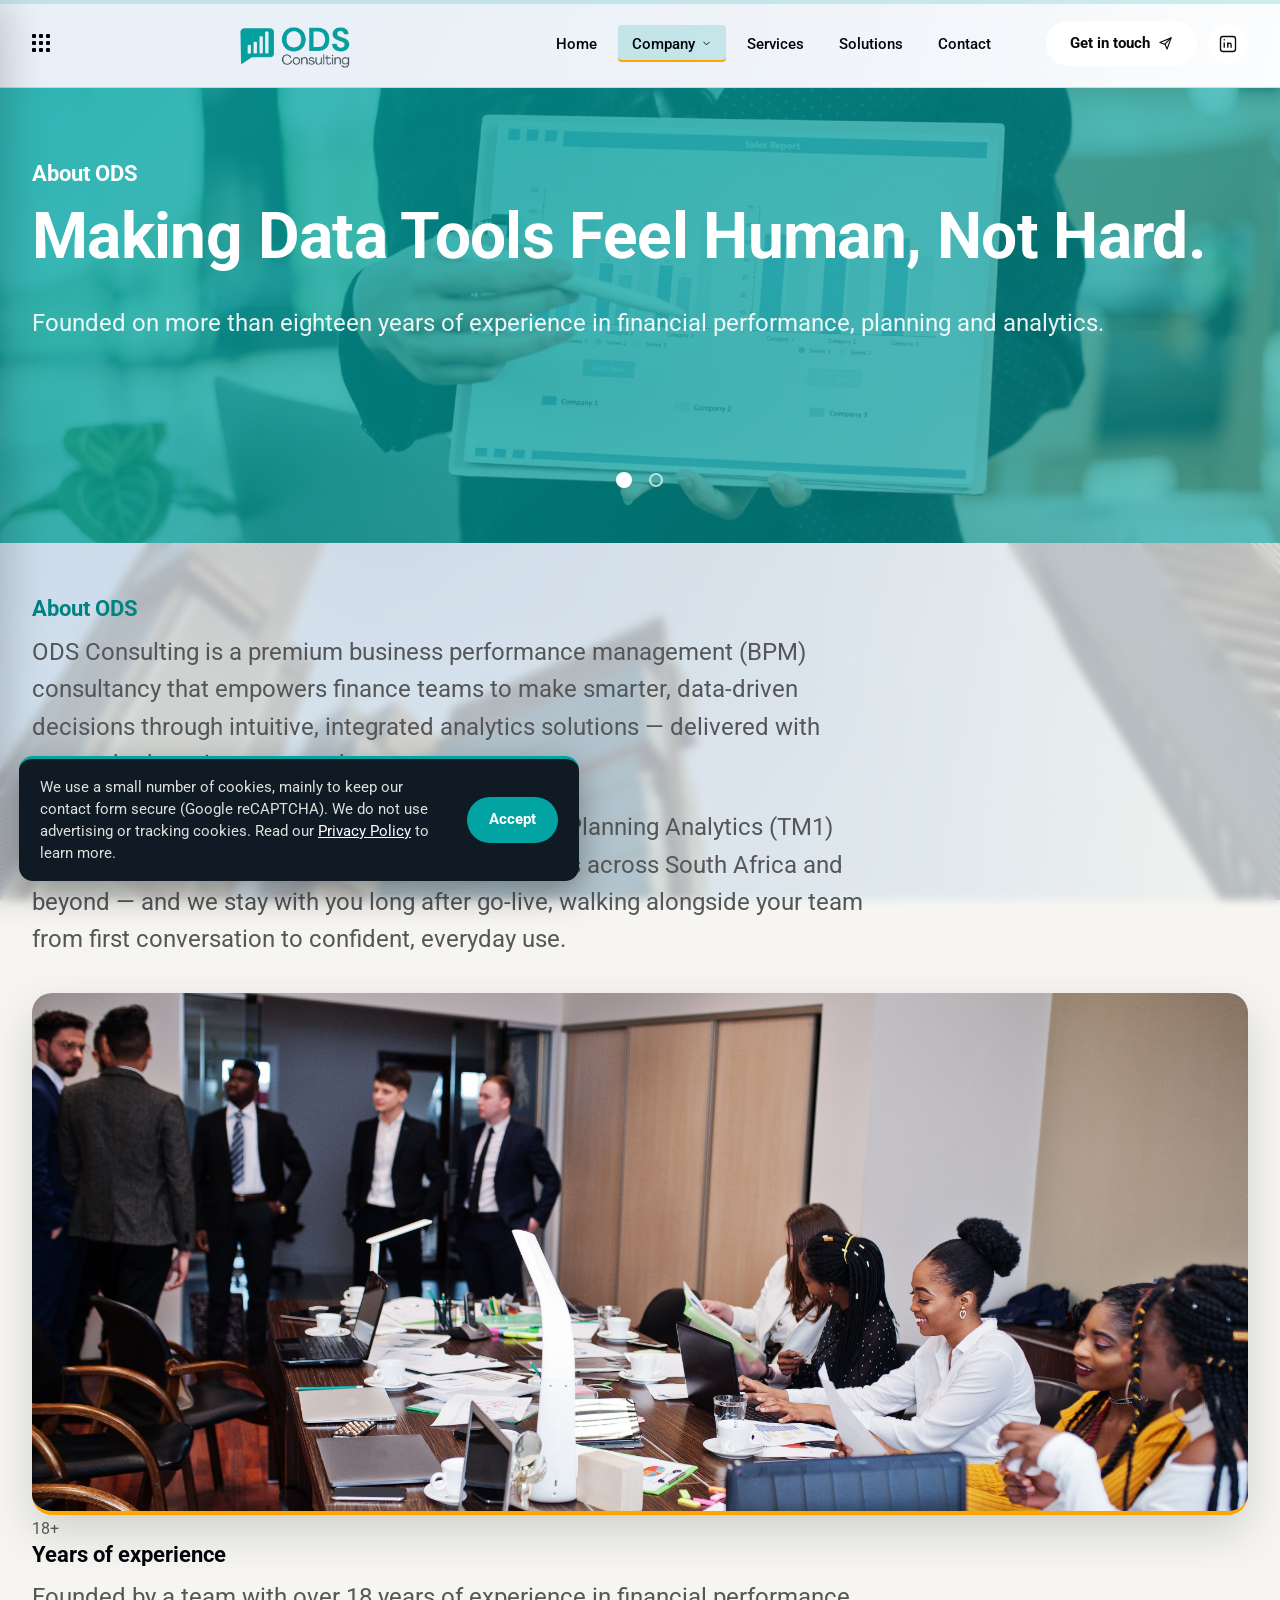
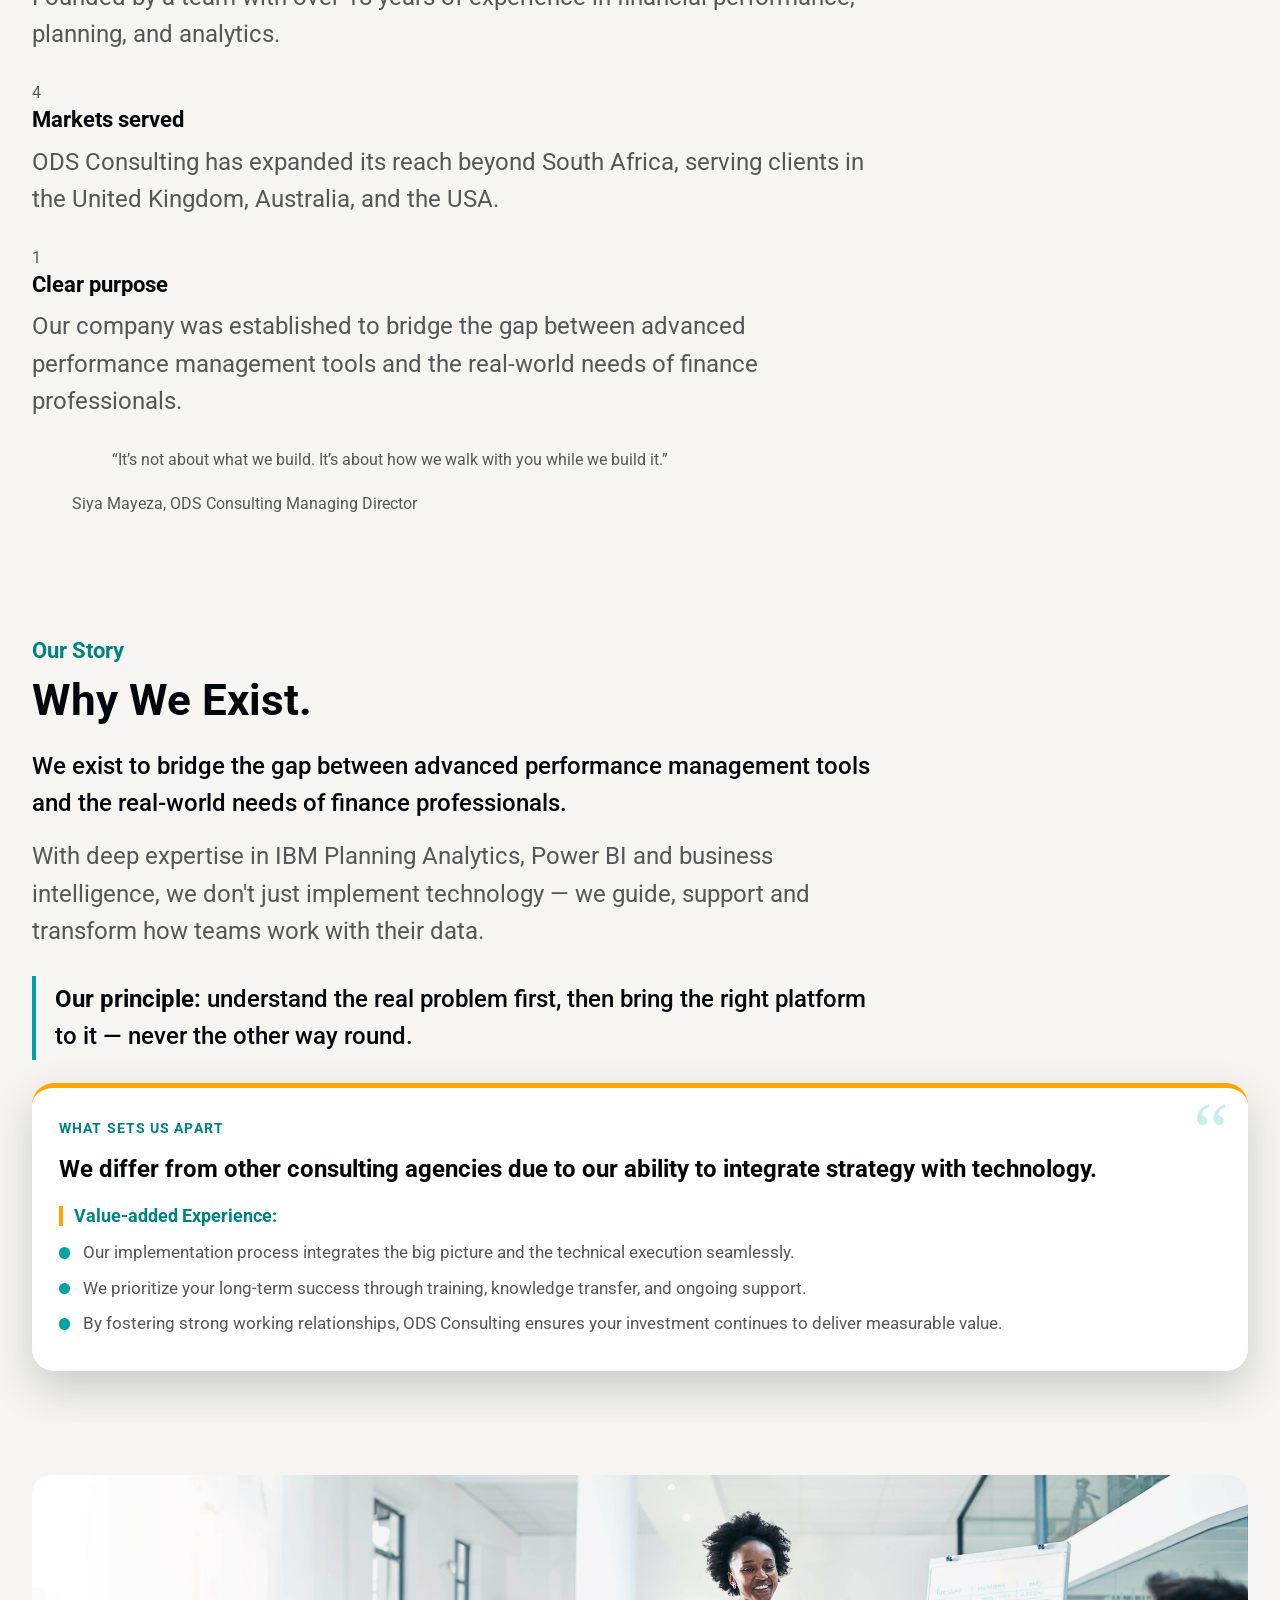
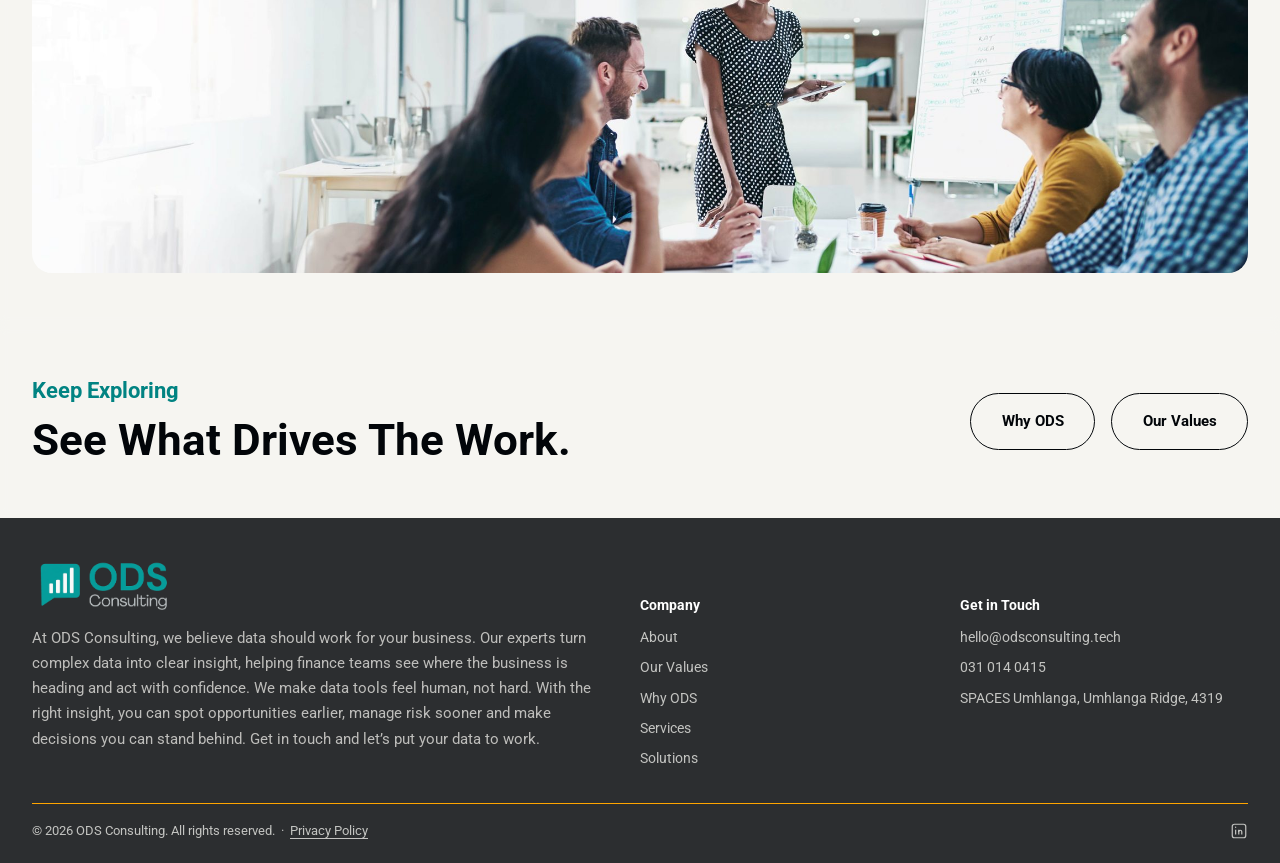
==== about.html @ 3f86541c "Update about.html" ====
<!DOCTYPE html>
<html lang="en">
<head>
<meta charset="UTF-8">
<meta name="viewport" content="width=device-width, initial-scale=1.0">
<title>About | ODS Consulting</title>
<meta name="description" content="ODS Consulting was founded to bridge advanced performance management tools and the real-world needs of finance professionals.">
<link rel="stylesheet" href="styles.css">
<script>
  // Runs immediately, before the page paints. Tells apart a real
  // browser refresh (F5 / reload button) from simply clicking a
  // link to a different page, using the Navigation Timing API:
  // - First page load this session, or a genuine reload -> splash plays.
  // - Clicking through to another page after that -> splash is skipped,
  //   so browsing the site doesn't replay it on every single click.
  try {
    var navEntries = performance.getEntriesByType('navigation');
    var navType = (navEntries && navEntries.length) ? navEntries[0].type : 'navigate';
    var alreadyVisited = sessionStorage.getItem('odsSplashShown');
    if (alreadyVisited && navType !== 'reload') {
      document.documentElement.classList.add('skip-splash');
    }
    sessionStorage.setItem('odsSplashShown', '1');
  } catch (e) {}
</script>
</head>
<body class="big-text">
<!-- =======================  SPLASH SCREEN  =======================
     Shown once per browser session (see script.js, "SPLASH SCREEN").
     White/paper background, the ODS icon, and an animated loading
     bar that fills over ~1.6s before the whole thing fades out -
     the full experience is under 3 seconds. -->
<div class="splash-screen" id="splashScreen">
  <img src="Assets/icon-mark.png" alt="ODS Consulting" class="splash-icon">
  <div class="splash-bar"><div class="splash-bar-fill" id="splashBarFill"></div></div>
</div>


<!-- Thin bar fixed to the very top of the viewport. Its width is set by
     JavaScript to match how far down the page you've scrolled, and the
     teal dashes inside it continuously slide for a bit of motion. -->
<div class="scroll-progress" aria-hidden="true">
  <div class="scroll-progress-bar" id="scrollProgressBar"></div>
</div>

<!-- =======================  TOP NAVIGATION BAR  =======================
     Sits at the very top of every page. Contains: the left-side "Menu"
     burger button, the ODS logo, the horizontal link list (with the
     "Company" dropdown), and the teal "Get in touch" button. -->
<nav class="nav">
  <div class="nav-inner">
    <div class="nav-left">
      <div class="menu-left">
        <button class="menu-btn" id="menuBtn" aria-haspopup="true" aria-expanded="false" aria-controls="menuPanel">
          <span class="waffle" aria-hidden="true"><span></span><span></span><span></span><span></span><span></span><span></span><span></span><span></span><span></span></span>
        </button>
      </div>
    </div>
    <a href="index.html" class="logo logo-center"><img src="Assets/logo-whitebg-nav.png" alt="ODS Consulting" class="logo-img"></a>
    <ul class="nav-links">
      <li><a href="index.html">Home</a></li>
      <li class="nav-dropdown">
        <button class="nav-dropdown-trigger active" aria-haspopup="true" aria-expanded="false">Company <svg class="chevron" viewBox="0 0 24 24" width="11" height="11" fill="none" stroke="currentColor" stroke-width="2" stroke-linecap="round" stroke-linejoin="round"><polyline points="6 9 12 15 18 9"/></svg></button>
        <ul class="nav-dropdown-menu">
                    <li><a href="about.html" class="active">About</a></li>
                    <li><a href="our-values.html">Our Values</a></li>
                    <li><a href="why-ods.html">Why ODS</a></li>
        </ul>
      </li>
      <li><a href="services.html">Services</a></li>
      <li><a href="solutions.html">Solutions</a></li>
      <!-- Knowledge Hub hidden until articles are ready: <li><a href="knowledge-hub.html">Knowledge Hub</a></li> -->
      <li><a href="contact.html">Contact</a></li>
    </ul>
    <a href="contact.html" class="nav-cta">Get in touch <svg viewBox="0 0 24 24" width="15" height="15" fill="none" stroke="currentColor" stroke-width="1.8" stroke-linecap="round" stroke-linejoin="round"><line x1="21" y1="3" x2="10.5" y2="13.5"/><path d="M21 3 14.5 21l-3-7.5L3 10.5z"/></svg></a>
    <a href="#" class="nav-social" aria-label="LinkedIn" title="LinkedIn"><svg viewBox="0 0 24 24" width="20" height="20" fill="none" stroke="currentColor" stroke-width="1.6"><rect x="3" y="3" width="18" height="18" rx="3"/><circle cx="7.5" cy="7" r="0.9" fill="currentColor" stroke="none"/><line x1="7.5" y1="10.2" x2="7.5" y2="16.5"/><line x1="11.7" y1="10.2" x2="11.7" y2="16.5"/><path d="M11.7 13a2 2 0 0 1 4 0v3.5"/></svg></a>
  </div>
</nav>

<!-- ===================  LEFT-SIDE SLIDE-IN MENU  ===================
     A second, independent way to navigate (opened by the "Menu" burger
     button above). This is now the ONLY navigation menu shown on phones
     - the old right-side mobile dropdown has been switched off in the
     CSS so the two don't compete with each other. -->
<div class="menu-overlay" id="menuOverlay"></div>
<div class="menu-panel" id="menuPanel">
  <div class="menu-panel-head"> <a href="index.html" class="logo"><img src="Assets/icon-mark.png" alt="ODS Consulting" class="logo-img"></a>
    <button class="menu-close" id="menuClose" aria-label="Close menu">&times;</button>
  </div>
  <nav class="menu-links">
    <ul>
      <li><a href="index.html">Home</a></li>
            <li><a href="about.html" class="active">About</a></li>
            <li><a href="our-values.html">Our Values</a></li>
            <li><a href="why-ods.html">Why ODS</a></li>
            <li><a href="services.html">Services</a></li>
            <li><a href="solutions.html">Solutions</a></li>
            <!-- Knowledge Hub hidden until articles are ready: <li><a href="knowledge-hub.html">Knowledge Hub</a></li> -->
            <li><a href="contact.html">Contact</a></li>
    </ul>
  </nav>
  <div class="menu-panel-footer">
    <div class="menu-contact">
      <a href="mailto:hello@odsconsulting.tech">hello@odsconsulting.tech</a><br>
      <a href="tel:0310140415">031 014 0415</a>
    </div>
    <div class="menu-social">
      <a href="#" aria-label="Instagram" title="Instagram"><svg viewBox="0 0 24 24" fill="none" stroke="currentColor" stroke-width="1.6"><rect x="3" y="3" width="18" height="18" rx="5"/><circle cx="12" cy="12" r="4"/><circle cx="17.2" cy="6.8" r="0.6" fill="currentColor" stroke="none"/></svg></a>
            <a href="#" aria-label="LinkedIn" title="LinkedIn"><svg viewBox="0 0 24 24" fill="none" stroke="currentColor" stroke-width="1.6"><rect x="3" y="3" width="18" height="18" rx="3"/><circle cx="7.5" cy="7" r="0.9" fill="currentColor" stroke="none"/><line x1="7.5" y1="10.2" x2="7.5" y2="16.5"/><line x1="11.7" y1="10.2" x2="11.7" y2="16.5"/><path d="M11.7 13a2 2 0 0 1 4 0v3.5"/></svg></a>
            <a href="#" aria-label="Facebook" title="Facebook"><svg viewBox="0 0 24 24" fill="none" stroke="currentColor" stroke-width="1.6"><circle cx="12" cy="12" r="9"/><path d="M13.6 21v-6.8h2.1l.3-2.5h-2.4V9.9c0-.7.2-1.2 1.2-1.2h1.3V6.4c-.2 0-1-.1-1.9-.1-1.9 0-3.2 1.2-3.2 3.3v1.9H8.8v2.5h2.2V21"/></svg></a>
    </div>
  </div>
</div>
<!-- =============  PAGE HEADER (2-SLIDE MINI CAROUSEL)  =============
     Rotates between two short messages every 5.5 seconds, with the
     dashed dot indicators. Handled generically by script.js under
     "INNER-PAGE HEADER MINI-SLIDESHOWS" - works for any page that
     has the "mini-slider" class, no per-page JS needed. -->
<header class="page-header section-dark mini-slider">
  <div class="ambient-lines ambient-chart" aria-hidden="true">
    <svg viewBox="0 0 1200 400" preserveAspectRatio="none">
      <polyline class="amb-line" points="0,320 150,260 300,300 450,180 600,220 750,120 900,160 1050,60 1200,100" fill="none"/>
      <polyline points="0,320 150,260 300,300 450,180 600,220 750,120 900,160 1050,60 1200,100" fill="none" stroke="rgba(255,255,255,0.08)" stroke-width="46"/>
    </svg>
  </div>
  <div class="slide-visual" aria-hidden="true">
    <img src="Assets/Graphs.jpg" alt="" class="slide-photo">
    <div class="slide-photo-overlay"></div>
  </div>
  <div class="mini-slide-wrap">
    <div class="mini-slide active" data-index="0">
      <div class="container">
        <span class="eyebrow">About ODS</span>
        <h1>Making data tools feel human, not hard.</h1>
        <p>Founded on more than eighteen years of experience in financial performance, planning and analytics.</p>
      </div>
    </div>
    <div class="mini-slide" data-index="1">
      <div class="container">
        <span class="eyebrow">Our Story</span>
        <h1>Sixteen-plus years in financial performance.</h1>
        <p>From South Africa to the United Kingdom, Australia and the USA.</p>
      </div>
    </div>
  </div>
  <div class="container">
    <div class="mini-dots" role="tablist" aria-label="Header highlights">
      <button class="dot active" data-index="0" aria-label="Show highlight 1"></button>
      <button class="dot" data-index="1" aria-label="Show highlight 2"></button>
    </div>
  </div>
</header>

<section class="section-light who-section">
  <div class="container">
    <span class="eyebrow">About ODS</span>
    <div class="who-top">
      <div class="who-text">
        <p class="who-lead">ODS Consulting is a premium business performance management (BPM) consultancy that empowers finance teams to make smarter, data-driven decisions through intuitive, integrated analytics solutions &mdash; delivered with unmatched service, care, and expert support.</p>
        <p class="who-follow">From our base in Umhlanga Ridge, we deliver IBM Planning Analytics (TM1) and Microsoft Power BI solutions for finance teams across South Africa and beyond &mdash; and we stay with you long after go-live, walking alongside your team from first conversation to confident, everyday use.</p>
      </div>
      <div class="intro-photo who-photo">
        <img src="Assets/TeamPhoto.jpg" alt="The ODS Consulting team">
      </div>
    </div>
    <div class="who-cards">
      <div class="who-card">
        <span class="who-num">18+</span>
        <h3>Years of experience</h3>
        <p class="who-p">Founded by a team with over 18 years of experience in financial performance, planning, and analytics.</p>
      </div>
      <div class="who-card">
        <span class="who-num">4</span>
        <h3>Markets served</h3>
        <p class="who-p">ODS Consulting has expanded its reach beyond South Africa, serving clients in the United Kingdom, Australia, and the USA.</p>
      </div>
      <div class="who-card">
        <span class="who-num">1</span>
        <h3>Clear purpose</h3>
        <p class="who-p">Our company was established to bridge the gap between advanced performance management tools and the real-world needs of finance professionals.</p>
      </div>
    </div>
    <figure class="who-quote">
      <blockquote>&ldquo;It&rsquo;s not about what we build. It&rsquo;s about how we walk with you while we build it.&rdquo;</blockquote>
      <figcaption>Siya Mayeza, ODS Consulting Managing Director</figcaption>
    </figure>
  </div>
</section>

<section class="section-alt">
  <div class="container">
    <div class="story-split">
    <span class="eyebrow story-eyebrow">Our Story</span>
    <h2 class="story-h2">Why we exist.</h2>
    <div class="readable">
        <p class="lead">We exist to bridge the gap between advanced performance management tools and the real-world needs of finance professionals.</p>
        <p>With deep expertise in IBM Planning Analytics, Power BI and business intelligence, we don't just implement technology &mdash; we guide, support and transform how teams work with their data.</p>
        <p class="callout"><strong>Our principle:</strong> understand the real problem first, then bring the right platform to it &mdash; never the other way round.</p>
      </div>
    <aside class="xf-note" aria-label="How ODS differs">
      <span class="xf-note-tag">What sets us apart</span>
      <p class="xf-note-lead">We differ from other consulting agencies due to our ability to integrate strategy with technology.</p>
      <h3>Value-added Experience:</h3>
      <ul>
        <li>Our implementation process integrates the big picture and the technical execution seamlessly.</li>
        <li>We prioritize your long-term success through training, knowledge transfer, and ongoing support.</li>
        <li>By fostering strong working relationships, ODS Consulting ensures your investment continues to deliver measurable value.</li>
      </ul>
    </aside>
    </div>
  </div>
</section>

<section class="section-light">
  <div class="container">
    <div class="corner-frame">
      <img src="Assets/TeamPresentation.jpg" alt="A team member presenting to colleagues in a bright office">
    </div>
  </div>
</section>

<section class="section-light">
  <div class="container" style="display:flex; gap:1.2rem; flex-wrap:wrap; align-items:center; justify-content:space-between;">
    <div>
      <span class="eyebrow">Keep Exploring</span>
      <h2 style="margin-bottom:0;">See what drives the work.</h2>
    </div>
    <div class="btn-row" style="margin-top:0;">
      <a href="why-ods.html" class="btn btn-outline-dark">Why ODS</a>
      <a href="our-values.html" class="btn btn-outline-dark">Our Values</a>
    </div>
  </div>
</section>
<!-- =======================  SITE FOOTER  =======================
     Shared across every page: logo + blurb, a shortened sitemap,
     and contact details. Kept deliberately compact/low-height. -->
<footer>
  <div class="container">
    <div class="footer-grid">
      <div>
        <a href="index.html" class="logo" style="font-size:1.3rem;"><img src="Assets/LogoFooter-transparent.png" alt="ODS Consulting" class="logo-img"></a>
        <p class="footer-blurb">At ODS Consulting, we believe data should work for your business. Our experts turn complex data into clear insight, helping finance teams see where the business is heading and act with confidence. We make data tools feel human, not hard. With the right insight, you can spot opportunities earlier, manage risk sooner and make decisions you can stand behind. Get in touch and let’s put your data to work.</p>
      </div>
      <div>
        <h4>Company</h4>
        <ul>
          <li><a href="about.html">About</a></li>
          <li><a href="our-values.html">Our Values</a></li>
          <li><a href="why-ods.html">Why ODS</a></li>
          <li><a href="services.html">Services</a></li>
          <li><a href="solutions.html">Solutions</a></li>
        </ul>
      </div>
      <div>
        <h4>Get in Touch</h4>
        <ul>
          <li><a href="mailto:hello@odsconsulting.tech">hello@odsconsulting.tech</a></li>
          <li><a href="tel:0310140415">031 014 0415</a></li>
          <li>SPACES Umhlanga, Umhlanga Ridge, 4319</li>
        </ul>
      </div>
    </div>
    <div class="footer-bottom">
      <span>&copy; 2026 ODS Consulting. All rights reserved. &nbsp;&middot;&nbsp; <a href="privacy-policy.html" class="footer-policy">Privacy Policy</a></span>
      <div class="footer-social">
        <a href="#" aria-label="Instagram" title="Instagram"><svg viewBox="0 0 24 24" fill="none" stroke="currentColor" stroke-width="1.6"><rect x="3" y="3" width="18" height="18" rx="5"/><circle cx="12" cy="12" r="4"/><circle cx="17.2" cy="6.8" r="0.6" fill="currentColor" stroke="none"/></svg></a>
        <a href="#" aria-label="LinkedIn" title="LinkedIn"><svg viewBox="0 0 24 24" fill="none" stroke="currentColor" stroke-width="1.6"><rect x="3" y="3" width="18" height="18" rx="3"/><circle cx="7.5" cy="7" r="0.9" fill="currentColor" stroke="none"/><line x1="7.5" y1="10.2" x2="7.5" y2="16.5"/><line x1="11.7" y1="10.2" x2="11.7" y2="16.5"/><path d="M11.7 13a2 2 0 0 1 4 0v3.5"/></svg></a>
        <a href="#" aria-label="Facebook" title="Facebook"><svg viewBox="0 0 24 24" fill="none" stroke="currentColor" stroke-width="1.6"><circle cx="12" cy="12" r="9"/><path d="M13.6 21v-6.8h2.1l.3-2.5h-2.4V9.9c0-.7.2-1.2 1.2-1.2h1.3V6.4c-.2 0-1-.1-1.9-.1-1.9 0-3.2 1.2-3.2 3.3v1.9H8.8v2.5h2.2V21"/></svg></a>
      </div>
    </div>
  </div>
</footer>

<script src="script.js"></script>
</body>
</html>
---- styles.css ----
@import url('https://fonts.googleapis.com/css2?family=Roboto:ital,wght@0,300;0,400;0,500;0,700;1,300;1,400;1,700&display=swap');

:root{
  --ink:#020509;
  --navy:#111315;        /* near-black, used for structural dark sections (How We Work, footer, CTA bands) */
  --navy-rgb:17,19,21;
  --navy-2:#0A0A0B;      /* darkest near-black */
  --paper:#F6F5F1;
  --paper-rgb:246,245,241;
  --paper-2:#DAD5CD;
  --paper-2-rgb:218,213,205;
  --Colbut:#01A4A3;
  --teal:#01A4A3;
  --teal-dark:#018382;
  --teal-rgb:1,164,163;
  --olanji:orange;
  --slate:#555658;
  --text:#555658;  /* Brand Dark Grey - body copy */
  --line:rgba(16,24,32,0.14);
  --line-light:rgba(246,245,241,0.22);
  --white:#FFFFFF;
  --white-rgb:255,255,255;
  --maxw:1600px;
}

*{box-sizing:border-box;}
/* Fluid root size: 16px on phones/laptops, growing smoothly to ~24px on
   very large screens. Everything sized in rem scales with it. */
html{scroll-behavior:smooth;}
body{
  margin:0;
  background:var(--paper);
  color:var(--text);
  font-family:'Roboto','Trebuchet MS',Calibri,Arial,Helvetica,sans-serif;
  font-size:16px;
  line-height:1.7;
  -webkit-font-smoothing:antialiased;
}

h1,h2,h3,h4{
  font-family:'Roboto','Trebuchet MS',Calibri,Arial,Helvetica,sans-serif;
  font-weight:700;
  line-height:1.15;
  margin:0 0 0.5em 0;
  color:var(--ink);
}
h1{font-size:clamp(2.4rem,5vw,4.4rem); font-weight:700; letter-spacing:-0.01em;}
h2{font-size:clamp(1.9rem,3.4vw,2.8rem);}
h3{font-size:1.4rem;}
p{margin:0 0 1.1em 0; max-width:64ch;}
a{color:inherit;}
img{max-width:100%; display:block;}

.container{
  max-width:var(--maxw);
  margin:0 auto;
  padding:0 2rem;
  position:relative;
  z-index:1;
}

section{padding:5.5rem 0;}
@media(max-width:720px){ section{padding:3.5rem 0;} }

.section-light{background:rgba(var(--paper-rgb),0.85); backdrop-filter:blur(10px); -webkit-backdrop-filter:blur(10px);}
.section-alt{background:rgba(var(--paper-rgb),0.85); backdrop-filter:blur(10px); -webkit-backdrop-filter:blur(10px);}
.section-dark{background:rgba(var(--teal-rgb),0.82); color:var(--paper); position:relative; overflow:hidden; backdrop-filter:blur(10px); -webkit-backdrop-filter:blur(10px);}
.section-dark h1,.section-dark h2,.section-dark h3{color:var(--white);}
.section-dark p{color:rgba(255,255,255,0.88);}

/* Ambient flowing-line background, reused across dark panes site-wide */
.ambient-lines{
  position:absolute; inset:0;
  overflow:hidden; pointer-events:none; z-index:0;
}
.ambient-lines svg{width:100%; height:100%; display:block;}
.flow-line{
  fill:none;
  stroke:rgba(255,255,255,0.16);
  stroke-width:1.4;
  stroke-dasharray:14 10;
  animation:flow-move 7s linear infinite;
}
.flow-line.alt{
  stroke:rgba(var(--teal-rgb),0.35);
  animation-duration:10s;
  animation-direction:reverse;
}
@keyframes flow-move{ to{ stroke-dashoffset:-240; } }
@media(prefers-reduced-motion:reduce){
  .flow-line{animation:none;}
}

/* Three richer animated background graphics, reusing the same visual
   language as the homepage hero (drawing line chart / growing bars /
   pulsing network), used on page headers, "How We Work", "Why
   Together" and the CTA bands so the motion feels consistent as you
   move through the site. Each runs on a continuous loop rather than
   the hero's one-shot "on active" version. */

/* Variant 1: drawing/flowing line chart */
.ambient-chart .amb-line{
  fill:none;
  stroke:rgba(255,255,255,0.55);
  stroke-width:2.5;
  stroke-dasharray:18 14;
  animation:flow-move 6s linear infinite;
}

/* Variant 2: growing bars */
.ambient-bars .amb-bar{
  fill:rgba(255,255,255,0.35);
  transform-origin:bottom;
  transform-box:fill-box;
  animation:pulse-bar 2.8s ease-in-out infinite;
}
.ambient-bars .amb-bar:nth-child(odd){fill:rgba(255,255,255,0.22);}
.ambient-bars .amb-bar:nth-child(1){animation-delay:0s;}
.ambient-bars .amb-bar:nth-child(2){animation-delay:.25s;}
.ambient-bars .amb-bar:nth-child(3){animation-delay:.5s;}
.ambient-bars .amb-bar:nth-child(4){animation-delay:.75s;}
.ambient-bars .amb-bar:nth-child(5){animation-delay:1s;}
.ambient-bars .amb-bar:nth-child(6){animation-delay:1.25s;}
@keyframes pulse-bar{0%,100%{transform:scaleY(0.35);} 50%{transform:scaleY(1);}}

/* Variant 3: pulsing network map */
.ambient-network .amb-link{
  stroke:rgba(255,255,255,0.3);
  stroke-width:1.5;
  stroke-dasharray:10 8;
  animation:flow-move 5s linear infinite;
}
.ambient-network .amb-node{
  fill:rgba(255,255,255,0.65);
  animation:pulse-dot 3.2s ease-in-out infinite;
}
@keyframes pulse-dot{0%,100%{opacity:0.3;} 50%{opacity:1;}}

@media(prefers-reduced-motion:reduce){
  .ambient-chart .amb-line,
  .ambient-bars .amb-bar,
  .ambient-network .amb-link,
  .ambient-network .amb-node{animation:none; opacity:0.5;}
}

.eyebrow{
  font-size:clamp(1.2rem, 1.7vw, 1.55rem);  /* section label size - raise/lower here */
  line-height:1.3;
  color:var(--teal-dark);
  font-weight:700;
  margin-bottom:0.7rem;
  display:block;
}
.section-dark .eyebrow{color:var(--white);}

/* Nav */
.nav{
  position:sticky; top:0; z-index:50;
  background:rgba(var(--white-rgb),0.88);
  backdrop-filter:blur(12px);
  -webkit-backdrop-filter:blur(12px);
  border-bottom:1px solid var(--line);
}
.nav-inner{
  max-width:var(--maxw);
  margin:0 auto;
  padding:1.1rem 2rem;
  display:flex;
  align-items:center;
  justify-content:space-between;
}
.logo{
  font-family:'Roboto','Trebuchet MS',Calibri,Arial,Helvetica,sans-serif;
  font-weight:700;
  font-size:1.35rem;
  color:var(--white);
  text-decoration:none;
  letter-spacing:0.01em;
}
.logo span{color:var(--teal);}
.logo-img{height:52px; width:auto; display:block;}
.menu-panel-head .logo-img{height:42px;}
.footer-grid .logo-img{height:60px;}
.nav-links{
  display:flex;
  align-items:center;
  gap:0.4rem;
  list-style:none;
  margin:0; padding:0;
}
.nav-links a{
  color:var(--ink);
  text-decoration:none;
  font-size:0.95rem;
  font-weight:500;
  padding:0.6rem 0.9rem;
  border-radius:4px;
  transition:color .15s ease, background .15s ease;
}
.nav-links a:hover{background:rgba(var(--teal-rgb),0.14);}
.nav-links a.active{background:rgba(var(--teal-rgb),0.18); box-shadow:inset 0 -2px 0 var(--olanji);}

/* "Company" dropdown inside the top nav (Why ODS / About / Our Values) */
.nav-dropdown{position:relative;}
.nav-dropdown-trigger{
  display:inline-flex; align-items:center; gap:0.35rem;
  background:none; border:none; cursor:pointer;
  color:var(--ink);
  font-family:'Roboto','Trebuchet MS',Calibri,Arial,Helvetica,sans-serif;
  font-size:0.95rem; font-weight:500;
  padding:0.6rem 0.9rem;
  border-radius:4px;
  transition:color .15s ease, background .15s ease;
}
.nav-dropdown-trigger:hover,
.nav-dropdown-trigger[aria-expanded="true"]{background:rgba(var(--teal-rgb),0.14);}
.nav-dropdown-trigger.active{background:rgba(var(--teal-rgb),0.18); box-shadow:inset 0 -2px 0 var(--olanji);}
.nav-dropdown-trigger .chevron{transition:transform .2s ease;}
.nav-dropdown-trigger[aria-expanded="true"] .chevron{transform:rotate(180deg);}
.nav-dropdown-menu{
  position:absolute; top:calc(100% + 12px); left:50%;
  transform:translate(-50%,-8px);
  min-width:190px;
  background:rgba(255,255,255,0.68);
  backdrop-filter:blur(16px) saturate(160%);
  -webkit-backdrop-filter:blur(16px) saturate(160%);
  border:1px solid rgba(255,255,255,0.4);
  border-top:3px solid var(--teal);
  border-radius:14px;
  box-shadow:0 12px 28px rgba(2,5,9,0.10);
  list-style:none; margin:0; padding:0.5rem; overflow:hidden;
  opacity:0; visibility:hidden;
  transition:opacity .18s ease, transform .18s ease;
  z-index:60;
}
.nav-dropdown-menu.open{opacity:1; visibility:visible; transform:translate(-50%,0);}
.nav-dropdown-menu li a{
  display:block; padding:0.65rem 1rem;
  font-size:0.95rem; color:var(--ink); text-decoration:none;
  border-radius:8px; background:none;
}
.nav-dropdown-menu li a:hover, .nav-dropdown-menu li a.active{color:var(--teal-dark); background:rgba(var(--teal-rgb),0.10);}

.nav-cta{
  background:var(--white);
  color:var(--navy-2);
  padding:0.65rem 1.5rem;
  border-radius:999px;
  text-decoration:none;
  margin-left:2.5rem;
  font-weight:700;
  font-size:0.92rem;
  white-space:nowrap;
  display:inline-flex;
  align-items:center;
  gap:0.5rem;
  transition:background .2s ease, transform .2s ease;
}
.nav-cta:hover{background:var(--teal-dark); transform:translateY(-1px);}
.nav-cta svg{transition:transform .2s ease;}
.nav-cta:hover svg{transform:translate(2px,-2px);}
.nav-toggle{display:none;}

/* On phones, the horizontal nav links + old right-side dropdown are
   switched off entirely - the left-side "Menu" slide-in panel is the
   only navigation method shown, so the two don't compete. The teal
   "Get in touch" button stays visible for quick access. */
@media(max-width:860px){
  .nav-links{display:none;}
  .nav-toggle{display:none;}
}

/* Left-side menu (secondary navigation) - full-height slide-in panel */
.nav-left{display:flex; align-items:center; gap:1.2rem;}
.menu-left{position:relative;}
/* Logo now sits as its own flex item between .nav-left (waffle) and
   .nav-links (Home...) - flex:1 makes it claim exactly that gap, and
   centering its content inside puts the logo squarely in the middle
   of that space, however wide the screen is. */
.logo-center{
  flex:1;
  display:flex;
  justify-content:center;
}
.menu-btn{
  display:flex; align-items:center; gap:0.65rem;
  background:none; border:none; cursor:pointer;
  color:var(--ink);
  font-family:'Roboto','Trebuchet MS',Calibri,Arial,Helvetica,sans-serif;
  font-size:0.9rem; font-weight:700;
  padding:0.4rem 0;
}
.menu-btn:hover{color:var(--olanji);}

.waffle{
  display:inline-grid;
  grid-template-columns:repeat(3, 4px);
  grid-template-rows:repeat(3, 4px);
  gap:3px;
  width:19px; height:19px;
  flex-shrink:0;
}
.waffle span{
  width:4px; height:4px;
  border-radius:1px;
  background:currentColor;
  transition:transform .2s ease, opacity .2s ease;
}
.menu-btn[aria-expanded="true"]{color:var(--teal-dark);}
.menu-btn[aria-expanded="true"] .waffle span{transform:scale(0.7); opacity:0.6;}

.menu-overlay{
  position:fixed; inset:0;
  background:rgba(9,15,22,0.55);
  backdrop-filter:blur(2px);
  opacity:0; visibility:hidden;
  transition:opacity .3s ease;
  z-index:90;
}
.menu-overlay.open{opacity:1; visibility:visible;}

.menu-panel{
  position:fixed; top:0; left:0; height:100vh;
  width:420px; max-width:88vw;
  backdrop-filter:blur(18px) saturate(140%);
  -webkit-backdrop-filter:blur(18px) saturate(140%);
  border-right:1px solid rgba(255,255,255,0.12);
  border-radius:0 22px 22px 0;
  box-shadow:8px 0 40px rgba(2,5,9,0.18);
  transform:translateX(-100%);
  transition:transform .4s cubic-bezier(.4,0,.2,1);
  z-index:100;
  overflow-y:auto;
  padding:2.4rem 2.6rem 2.2rem 2.6rem;
  display:flex; flex-direction:column;
}
.menu-panel.open{transform:translateX(0);}

.menu-panel-head{
  display:flex; justify-content:space-between; align-items:center;
  margin-bottom:3rem;
}
.menu-panel-head .logo{color:var(--white);}
.menu-close{
  background:none; border:none; color:var(--white);
  font-size:1.9rem; line-height:1; cursor:pointer; padding:0;
}
.menu-close:hover{color:var(--teal);}

.menu-links ul{list-style:none; margin:0; padding:0;}
.menu-links li{
  border-bottom:1px solid var(--line-light);
  opacity:0; transform:translateX(-16px);
  transition:opacity .4s ease, transform .4s ease;
}
.menu-panel.open .menu-links li{opacity:1; transform:translateX(0);}
.menu-panel.open .menu-links li:nth-child(1){transition-delay:.10s;}
.menu-panel.open .menu-links li:nth-child(2){transition-delay:.16s;}
.menu-panel.open .menu-links li:nth-child(3){transition-delay:.22s;}
.menu-panel.open .menu-links li:nth-child(4){transition-delay:.28s;}
.menu-panel.open .menu-links li:nth-child(5){transition-delay:.34s;}
.menu-panel.open .menu-links li:nth-child(6){transition-delay:.40s;}
@media(prefers-reduced-motion:reduce){
  .menu-links li{transition:none; opacity:1; transform:none;}
}
.menu-links li a{
  display:block;
  padding:1.05rem 0 1.05rem 0.9rem;
  margin-left:-0.9rem;
  font-family:'Roboto','Trebuchet MS',Calibri,Arial,Helvetica,sans-serif;
  font-size:1.55rem;
  font-weight:500;
  color:var(--white);
  text-decoration:none;
  border-left:3px solid transparent;
  transition:color .15s ease, border-color .15s ease, padding-left .15s ease;
}
.menu-links li a:hover, .menu-links li a.active{
  color:var(--olanji);
  border-left-color:var(--olanji);
  padding-left:1.3rem;
}

.menu-panel-footer{
  margin-top:auto; padding-top:2rem;
  border-top:1px solid var(--olanji);
}
.menu-contact{font-size:0.95rem; margin-bottom:1.4rem; line-height:1.9;}
.menu-contact a{color:rgba(246,245,241,0.85); text-decoration:none;}
.menu-contact a:hover{color:var(--teal);}
.menu-social{display:flex; gap:1.1rem;}
.menu-social a{color:rgba(246,245,241,0.75);}
.menu-social a:hover{color:var(--teal);}
.menu-social svg{width:19px; height:19px; display:block;}

@media(max-width:480px){
  .menu-panel{padding:2rem 1.6rem;}
  .menu-links li a{font-size:1.3rem;}
}

/* Buttons */
.btn{
  display:inline-block;
  padding:0.9rem 1.9rem;
  border-radius:999px;
  text-decoration:none;
  font-weight:700;
  font-size:0.95rem;
  border:1px solid transparent;
  transition:all .15s ease;
}
.btn-primary{background:var(--teal); color:var(--navy-2);}
.btn-primary:hover{background:var(--teal-dark);}
.btn-outline{border-color:rgba(255,255,255,0.6); color:var(--white);}
.btn-outline:hover{background:var(--white); color:var(--ink); border-color:var(--white);}
.btn-outline-dark{border-color:var(--ink); color:var(--ink);}
.btn-outline-dark:hover{border-color:var(--teal); color:var(--teal-dark); background:rgba(var(--teal-rgb),0.08);}
.btn-row{display:flex; gap:1rem; flex-wrap:wrap; margin-top:1.8rem;}

/* On the teal hero specifically, a teal-filled primary button would
   blend into the background - so buttons there flip to solid white
   with dark text instead (a common, bold "GEICO-style" pattern of a
   white pill button sitting on a bold color block). */
.hero-slider .btn-primary{background:var(--white); color:var(--ink);}
.hero-slider .btn-primary:hover{background:rgba(255,255,255,0.85);}

/* Contact page "Send message" button - a more distinct, pill-shaped
   variant of the primary button, with the same icon-nudge hover as
   the "Get in touch" nav button for consistency. */
.btn-send{
  border-radius:999px;
  display:inline-flex;
  align-items:center;
  gap:0.55rem;
  padding:0.85rem 1.9rem;
  border:none;
  cursor:pointer;
  font-family:'Roboto','Trebuchet MS',Calibri,Arial,Helvetica,sans-serif;
  transition:background .2s ease, transform .2s ease;
}
.btn-send:hover{transform:translateY(-1px);}
.btn-send svg{transition:transform .2s ease;}
.btn-send:hover svg{transform:translate(2px,-2px);}
.btn-send:disabled{opacity:0.7; cursor:default; transform:none;}

/* Hero */
.hero{padding:6.5rem 0 5rem 0;}
.hero .container{max-width:900px;}
.hero-meta{
  display:flex; gap:2.5rem; flex-wrap:wrap;
  margin-top:3rem; padding-top:2rem;
  border-top:1px solid var(--line-light);
}
.hero-meta div{min-width:120px;}
.hero-meta strong{
  display:block; font-family:'Roboto','Trebuchet MS',Calibri,Arial,Helvetica,sans-serif;
  font-size:1.8rem; color:var(--white); font-weight:700;
}
.hero-meta span{font-size:0.85rem; color:rgba(246,245,241,0.7);}

/* Values row */
.values-row{
  display:grid;
  grid-template-columns:repeat(auto-fit,minmax(190px,1fr));
  gap:1.2rem;
  margin-top:2.5rem;
}
.values-row .value{
  padding:1.8rem 1.6rem;
  border:1px solid var(--line);
  border-radius:16px;
  background:var(--white);
  box-shadow:0 4px 16px rgba(2,5,9,0.05);
  transition:transform .2s ease, box-shadow .2s ease;
}
.values-row .value:hover{transform:translateY(-3px); box-shadow:0 8px 22px rgba(2,5,9,0.08);}
.values-row h3{font-size:1.05rem; margin-bottom:0.5rem;}
.values-row p{font-size:0.92rem; color:var(--slate); margin:0;}
@media(max-width:560px){ .values-row{grid-template-columns:1fr;} }

/* Two column split */
.split{
  display:grid;
  grid-template-columns:0.9fr 1.1fr;
  gap:4rem;
  align-items:start;
}
@media(max-width:860px){ .split{grid-template-columns:1fr; gap:2.5rem;} }

/* Makes a photo in a .split column fill the whole column - top to
   bottom, matching the height of whatever text sits in the other
   column - rather than sitting at a fixed, boxed-in size. */
.split-photo{align-self:stretch;}
.split-photo img{
  width:100%; height:100%;
  min-height:340px;
  object-fit:cover;
  border-radius:20px;
  display:block;
}
@media(max-width:860px){ .split-photo img{min-height:280px;} }

/* Service list */
.service-list{margin-top:2rem;}
.service-item{
  padding:2rem 0;
  border-top:1px solid var(--line);
  display:grid;
  grid-template-columns:1fr 2fr;
  gap:2rem;
}
.service-item:last-child{border-bottom:1px solid var(--line);}
.service-item h3{margin-bottom:0.6rem;}
.service-item p{margin:0; color:var(--slate);}
@media(max-width:720px){
  .service-item{grid-template-columns:1fr; gap:0.6rem;}
}

/* Process steps */
.process{
  position:relative;
  display:grid;
  grid-template-columns:repeat(4,1fr);
  gap:2.5rem;
  margin-top:3.5rem;
}

/* The connecting line running through the step badges, plus the
   fill that grows as each step is scrolled past (see script.js,
   "ANIMATED HOW WE WORK DIAGRAM"). */
.process-track{
  position:absolute;
  top:19px; left:12.5%; right:12.5%;
  height:2px;
  background:rgba(255,255,255,0.18);
  z-index:0;
}
.process-track-fill{
  height:100%; width:0%;
  background:var(--white);
  transition:width .7s ease;
}

.process-step h3{transition:opacity .4s ease;}
.process-step p{
  color:rgba(255,255,255,0.7);
  opacity:0.55;
  transition:opacity .4s ease;
}
.process-step.active p{opacity:1;}

.step-num{
  position:relative;
  z-index:1;
  width:40px; height:40px;
  display:flex; align-items:center; justify-content:center;
  border-radius:50%;
  font-family:'Roboto','Trebuchet MS',Calibri,Arial,Helvetica,sans-serif;
  font-size:1rem; font-weight:700;
  color:var(--white);
  background:rgba(255,255,255,0.12);
  border:2px solid rgba(255,255,255,0.35);
  margin-bottom:1.2rem;
  transition:background .35s ease, border-color .35s ease, transform .35s ease, color .35s ease;
}
.process-step.active .step-num{
  background:var(--white);
  color:var(--teal-dark);
  border-color:var(--white);
  transform:scale(1.12);
}

@media(max-width:860px){ .process{grid-template-columns:1fr 1fr; gap:2rem;} }
@media(max-width:560px){
  .process{grid-template-columns:1fr; gap:2.2rem; padding-left:1.5rem;}
  .process-track{top:0; bottom:0; left:19px; right:auto; width:2px; height:auto;}
  .process-track-fill{width:100%; height:0%;}
}
@media(prefers-reduced-motion:reduce){
  .process-step p, .process-step .step-num{transition:none;}
}

/* Testimonial */
.testimonial{
  border-left:4px solid var(--teal);
  background:rgba(var(--white-rgb), 0.82);
  backdrop-filter:blur(6px);
  -webkit-backdrop-filter:blur(6px);
  border-radius:0 16px 16px 0;
  padding:1.8rem 2rem;
  margin:1.6rem 0;
}
.testimonial p{font-family:'Roboto','Trebuchet MS',Calibri,Arial,Helvetica,sans-serif; font-size:1.35rem; font-style:italic; color:var(--ink); max-width:56ch;}
.testimonial cite{display:block; margin-top:1rem; font-style:normal; font-size:0.9rem; color:var(--slate);}

/* Region strip */
.region-strip{
  display:flex; flex-wrap:wrap; gap:0;
  margin-top:2rem;
  border-top:1px solid var(--line);
  border-bottom:1px solid var(--line);
}
.region-strip div{
  flex:1; min-width:140px;
  padding:1.3rem 1.5rem;
  border-right:1px solid var(--line);
  font-family:'Roboto','Trebuchet MS',Calibri,Arial,Helvetica,sans-serif;
  font-size:1.05rem;
}
.region-strip div:last-child{border-right:none;}

/* Logo placeholder grid */
.logo-grid{
  display:grid;
  grid-template-columns:repeat(4,1fr);
  gap:1.2rem;
  margin-top:2rem;
}
.logo-slot{
  border:1px dashed var(--line);
  padding:2rem 1rem;
  text-align:center;
  font-size:0.82rem;
  color:var(--slate);
  border-radius:12px;
}
.logo-grid-3{grid-template-columns:repeat(3,1fr);}
.logo-slot-filled{
  border:1px solid var(--line);
  background:var(--white);
  display:flex; align-items:center; justify-content:center;
  padding:2.2rem 1.5rem;
  box-shadow:0 4px 16px rgba(2,5,9,0.05);
  transition:transform .2s ease, box-shadow .2s ease;
}
.logo-slot-filled:hover{transform:translateY(-3px); box-shadow:0 8px 22px rgba(2,5,9,0.08);}
.logo-slot-filled img{max-height:48px; width:auto; max-width:100%;}
@media(max-width:720px){ .logo-grid{grid-template-columns:repeat(2,1fr);} .logo-grid-3{grid-template-columns:repeat(2,1fr);} }

/* Services page: "What We Deliver" capability cards */
.capability-grid{
  display:grid;
  grid-template-columns:repeat(auto-fit,minmax(230px,1fr));
  gap:1.4rem;
  margin-top:2.2rem;
}
.capability-card{
  border:1px solid var(--line);
  border-radius:18px;
  padding:2rem 1.6rem;
  background:var(--white);
  box-shadow:0 4px 16px rgba(2,5,9,0.05);
  transition:transform .2s ease, border-color .2s ease, box-shadow .2s ease;
}
.capability-card:hover{
  transform:translateY(-4px);
  border-color:var(--teal);
  box-shadow:0 10px 26px rgba(2,5,9,0.09);
}
.capability-icon{
  width:46px; height:46px;
  border-radius:50%;
  background:rgba(var(--teal-rgb),0.10);
  color:var(--teal-dark);
  display:flex; align-items:center; justify-content:center;
  margin-bottom:1.1rem;
}
.capability-icon svg{width:22px; height:22px;}
.capability-card h3{font-size:1.05rem; margin-bottom:0.5rem;}
.capability-card p{font-size:0.92rem; color:var(--slate); margin:0;}

/* Bulleted engagement lists on the Services page (replaces a dense paragraph) */
.feature-list{list-style:none; margin:0 0 1.4rem 0; padding:0;}
.feature-list li{
  position:relative;
  padding-left:1.4rem;
  margin-bottom:0.6rem;
  color:var(--slate);
}
.feature-list li::before{
  content:"";
  position:absolute; left:0; top:0.6em;
  width:8px; height:2px;
  background:var(--teal);
}

/* Contact page: live map embed */
.contact-map{
  margin-top:1.8rem;
  border:1px solid var(--line);
  border-radius:16px;
  overflow:hidden;
}
.contact-map iframe{display:block;}


/* CTA band */
.cta-band{
  background:rgba(var(--navy-rgb),0.82);
  color:var(--white);
  position:relative;
  overflow:hidden;
  padding:4.5rem 0;
  text-align:left;
  backdrop-filter:blur(10px);
  -webkit-backdrop-filter:blur(10px);
}
.cta-band .container{
  display:flex; justify-content:space-between; align-items:center; gap:2rem; flex-wrap:wrap;
}

/* White variant - used on the Home and Why ODS pages, where this is the
   final section directly above the footer. Same layout, but light instead
   of black, with the ambient graphic recolored from white to teal so it
   stays visible against the light background. */
.cta-band-light{background:rgba(var(--white-rgb),0.85); color:var(--ink);}
.cta-band-light h2{color:var(--ink);}
.cta-band-light p{color:var(--slate);}
.cta-band-light .amb-line{stroke:rgba(var(--teal-rgb),0.4);}
.cta-band-light .amb-bar{fill:rgba(var(--teal-rgb),0.28);}
.cta-band-light .amb-bar:nth-child(odd){fill:rgba(var(--teal-rgb),0.16);}
.cta-band-light .amb-link{stroke:rgba(var(--teal-rgb),0.35);}
.cta-band-light .amb-node{fill:rgba(var(--teal-rgb),0.55);}
.cta-band-stacked .container{display:block;}
.cta-band-stacked .container > div{max-width:60ch;}
.cta-band h2{margin-bottom:0.3rem;}

/* Contact */
.contact-grid{
  display:grid;
  grid-template-columns:1fr 1fr;
  gap:4rem;
}
@media(max-width:860px){ .contact-grid{grid-template-columns:1fr;} }
.contact-detail{margin-bottom:1.6rem;}
.contact-detail .eyebrow{margin-bottom:0.3rem;}
.contact-detail a{text-decoration:none; font-size:1.1rem;}

form.contact-form{display:flex; flex-direction:column; gap:1.3rem;}
.contact-form label{font-size:0.85rem; font-weight:700; margin-bottom:0.5rem; display:block;}

.field-wrap{position:relative;}
.field-icon{
  position:absolute; left:1rem; top:50%; transform:translateY(-50%);
  width:19px; height:19px;
  color:var(--slate);
  pointer-events:none;
  transition:color .2s ease;
}
.field-wrap-textarea .field-icon-top{top:1.1rem; transform:none;}

/* Shown only when script.js decides what's typed isn't a valid email address */
.field-error{
  display:none;
  font-size:0.95rem;
  font-weight:600;
  color:#B3261E;
  margin:0.5rem 0 0;
}
.field-error.visible{display:block;}
.contact-form input.is-invalid{
  border-color:#B3261E;
  box-shadow:0 0 0 4px rgba(179,38,30,0.10);
}
.contact-form input.is-invalid:focus{border-color:#B3261E; box-shadow:0 0 0 4px rgba(179,38,30,0.14);}

.contact-form input, .contact-form textarea{
  width:100%;
  padding:0.95rem 1.1rem 0.95rem 2.9rem;
  border:1.5px solid var(--line);
  border-radius:14px;
  background:var(--white);
  font-family:'Roboto','Trebuchet MS',Calibri,Arial,Helvetica,sans-serif;
  font-size:0.95rem;
  color:var(--ink);
  transition:border-color .2s ease, box-shadow .2s ease;
}
.contact-form textarea{padding-top:1rem; resize:vertical; min-height:120px;}
.contact-form input::placeholder, .contact-form textarea::placeholder{color:var(--slate);}

.contact-form input:hover, .contact-form textarea:hover{border-color:rgba(var(--teal-rgb),0.5);}

.contact-form input:focus, .contact-form textarea:focus{
  outline:none;
  border-color:var(--teal);
  box-shadow:0 0 0 4px rgba(var(--teal-rgb),0.14);
}
.field-wrap:focus-within .field-icon{color:var(--teal-dark);}

.contact-form button{align-self:flex-start;}
.form-note{font-size:0.85rem; color:var(--slate); margin-top:0.8rem;}
.form-status{font-size:0.95rem; font-weight:600; margin-top:0.9rem; min-height:1.3em;}
.form-status-success{color:var(--teal-dark);}
.form-status-error{color:#B3261E;}

/* Footer */
footer{
  background:rgba(var(--navy-rgb),0.88);
  color:rgba(246,245,241,0.75);
  padding:2.2rem 0 1.3rem 0;
  font-size:0.88rem;
  backdrop-filter:blur(10px);
  -webkit-backdrop-filter:blur(10px);
}
.footer-grid{
  display:grid;
  grid-template-columns:2fr 1fr 1fr;
  gap:2rem;
  padding-bottom:1.6rem;
  border-bottom:1px solid var(--olanji);
}
.footer-grid h4{color:var(--white); font-size:0.9rem; margin-bottom:0.7rem; font-family:'Roboto','Trebuchet MS',Calibri,Arial,Helvetica,sans-serif; font-weight:700;}
.footer-grid ul{list-style:none; margin:0; padding:0;}
.footer-grid li{margin-bottom:0.4rem;}
.footer-grid a{text-decoration:none; color:rgba(246,245,241,0.75);}
.footer-grid a:hover{color:var(--teal);}
.footer-bottom{padding-top:1rem; display:flex; justify-content:space-between; align-items:center; flex-wrap:wrap; gap:0.6rem; font-size:0.82rem;}
.footer-social{display:flex; gap:1rem;}
.footer-social a{color:rgba(246,245,241,0.75);}
.footer-social a:hover{color:var(--teal);}
.footer-social svg{width:18px; height:18px; display:block;}
@media(max-width:720px){ .footer-grid{grid-template-columns:1fr; gap:1.4rem;} }

/* Reveal animation - single orchestrated entrance on hero only */
.reveal{opacity:0; transform:translateY(14px); animation:reveal .7s ease forwards;}
.reveal-1{animation-delay:.05s;}
.reveal-2{animation-delay:.18s;}
.reveal-3{animation-delay:.31s;}
@keyframes reveal{to{opacity:1; transform:translateY(0);}}
@media(prefers-reduced-motion:reduce){
  .reveal{animation:none; opacity:1; transform:none;}
  html{scroll-behavior:auto;}
}

/* Hero slideshow */
.hero-slider{
  position:relative;
  min-height:640px;
  background:var(--teal);
  overflow:hidden;
}
@media(max-width:720px){ .hero-slider{min-height:560px;} }
.slide{
  position:absolute; inset:0;
  display:flex; align-items:center;
  opacity:0; visibility:hidden;
  transition:opacity 1s ease, visibility 0s linear 1s;   /* stay visible while fading out, then hide */
  z-index:1;
}
.slide.active{opacity:1; visibility:visible; position:relative; z-index:2; transition:opacity 1s ease, visibility 0s;}
.slide-visual{
  position:absolute; inset:0;
  z-index:0;
  /* extra scale gives room for the parallax shift below without
     ever revealing empty space at the edges */
  transform:scale(1.08) translate(var(--px, 0px), var(--py, 0px));
  transition:transform .3s ease-out;
}
.slide-visual svg{width:100%; height:100%; opacity:0.55;}

/* Real photo backgrounds (used on the hero and page headers): the
   photo itself stays fully visible, with a teal wash on top for
   brand consistency and text legibility - rather than fading the
   whole image out the way the abstract SVG graphics are faded. */
.slide-photo{
  position:absolute; inset:0;
  width:100%; height:100%;
  object-fit:cover;
  display:block;
}
.slide-photo-overlay{
  position:absolute; inset:0;
  background:linear-gradient(135deg, rgba(var(--teal-rgb),0.82), rgba(var(--teal-rgb),0.58));
}
@media(prefers-reduced-motion:reduce){
  .slide-visual{transition:none;}
}
/* Slide 4: real video background, no text overlay - just fills the
   slide edge-to-edge like the animated graphics do on the other slides. */
/* Standalone video section, below the hero slideshow */
.video-section{
  padding:0;
  line-height:0; /* prevents a stray gap under the video */
}
.hero-video{
  display:block;
  width:100%;
  height:auto;
}
.slide-content{
  position:relative; z-index:1;
  max-width:760px;
}
.slide .eyebrow{color:var(--white);}
.slide h1{color:var(--white); font-size:clamp(2.2rem,4.6vw,4rem);}
.slide p{color:rgba(246,245,241,0.85); font-size:1.1rem;}

/* Centered quote-style slide (e.g. the Managing Director slide) */
.slide-content-center{
  margin-left:auto; margin-right:auto;
  text-align:center;
  max-width:820px;
}
.slide h3{
  color:rgba(255,255,255,0.85);
  font-family:'Roboto','Trebuchet MS',Calibri,Arial,Helvetica,sans-serif;
  font-weight:500;
  font-size:1.05rem;
  margin-top:1.3rem;
}

.chart-line{
  stroke-dasharray:600;
  stroke-dashoffset:600;
}
.slide.active .chart-line{
  animation:draw-line 1.8s ease forwards .3s;
}
@keyframes draw-line{to{stroke-dashoffset:0;}}

.bar{transform-origin:bottom; transform:scaleY(0);}
.slide.active .bar{animation:grow-bar 1s ease forwards;}
.bar:nth-child(1){animation-delay:.2s !important;}
.bar:nth-child(2){animation-delay:.35s !important;}
.bar:nth-child(3){animation-delay:.5s !important;}
.bar:nth-child(4){animation-delay:.65s !important;}
.bar:nth-child(5){animation-delay:.8s !important;}
@keyframes grow-bar{to{transform:scaleY(1);}}

.node-dot{opacity:0; transform:scale(0);}
.slide.active .node-dot{animation:pop-node .5s ease forwards;}
.node-dot:nth-child(1){animation-delay:.2s !important;}
.node-dot:nth-child(2){animation-delay:.4s !important;}
.node-dot:nth-child(3){animation-delay:.6s !important;}
.node-dot:nth-child(4){animation-delay:.8s !important;}
@keyframes pop-node{to{opacity:1; transform:scale(1);}}
.node-line{
  stroke-dasharray:300; stroke-dashoffset:300;
}
.slide.active .node-line{animation:draw-line 1.2s ease forwards .3s;}

@media(prefers-reduced-motion:reduce){
  .chart-line,.bar,.node-dot,.node-line{animation:none !important; opacity:1; transform:none; stroke-dashoffset:0;}
}

.slide-dots{
  position:absolute; bottom:1.8rem; left:0; right:0;
  display:flex; justify-content:center; gap:1.1rem;
  z-index:3;
}
.dot{
  width:14px; height:14px;
  border-radius:50%;
  border:2px solid rgba(246,245,241,0.75);
  background:transparent;
  cursor:pointer;
  padding:0;
  position:relative;
  transition:background .2s ease, transform .2s ease, border-color .2s ease;
}
/* invisible larger click/tap area around each round dot */
.dot::after{content:""; position:absolute; inset:-9px;}
.dot:hover{transform:scale(1.2); border-color:var(--white);}
.dot:focus-visible{outline:2px solid var(--white); outline-offset:3px;}
.dot.active{background:var(--white); border-color:var(--white); transform:scale(1.15);}

/* Intro stats (light background variant) */
.intro-stats{
  display:flex; gap:2.5rem; flex-wrap:wrap;
  margin-top:2.5rem; padding-top:2rem;
  border-top:1px solid var(--line);
}
.intro-stats div{min-width:120px;}
.intro-stats strong{
  display:block; font-family:'Roboto','Trebuchet MS',Calibri,Arial,Helvetica,sans-serif;
  font-size:1.8rem; color:var(--teal-dark); font-weight:700;
}
.intro-stats span{font-size:0.85rem; color:var(--slate);}

/* "At a glance" key-fact cards (home page) */
.glance{margin-top:3rem;}
.glance-grid{display:grid; grid-template-columns:repeat(4,1fr); gap:1.4rem; margin-top:0.8rem;}
.glance-card{
  background:rgba(var(--teal-rgb),0.10); border-radius:20px; padding:1.6rem 1.7rem;
}
.glance-card:nth-child(even){background:rgba(var(--white-rgb),0.72);}
.glance-card strong{display:block; font-size:1.8rem; line-height:1.2; color:var(--teal-dark); font-weight:700;}
.glance-card em{
  display:block; font-style:normal; font-size:0.78rem; font-weight:700;
  letter-spacing:0.08em; text-transform:uppercase; color:var(--slate); margin:0.5rem 0 0.7rem;
}
.glance-card p{margin:0; font-size:0.92rem; line-height:1.5; color:var(--slate);}
@media(max-width:1000px){ .glance-grid{grid-template-columns:1fr 1fr;} }
@media(max-width:560px){ .glance-grid{grid-template-columns:1fr;} }

/* Page header (for inner pages) */
.page-header{
  padding:4.5rem 0 3.5rem 0;
  position:relative;
  overflow:hidden;
  background:var(--teal); /* overrides the black .section-dark default - inner-page headers are bold teal, like the homepage hero */
}
.page-header p{font-size:1.15rem; color:rgba(255,255,255,0.9); max-width:60ch;}
.page-header .eyebrow{color:var(--white);} /* overrides .section-dark's teal eyebrow, which would vanish on this teal background */

/* Mini header slideshow (About/Services/Solutions/Clients/Contact) */
.mini-slide-wrap{display:grid;}
.mini-slide{
  grid-area:1/1;
  opacity:0;
  pointer-events:none;
  transition:opacity .7s ease;
}
.mini-slide.active{opacity:1; pointer-events:auto;}
.mini-dots{display:flex; justify-content:center; gap:1.1rem; margin-top:1.9rem;}

/* =========================================================================
   SCROLL PROGRESS BAR
   A thin bar fixed to the very top of the screen. Its width is driven by
   JavaScript to reflect how far down the page you've scrolled, and the
   teal dashes inside continuously slide sideways for extra motion -
   this is the "animated line/dash" effect that runs on every page.
   ========================================================================= */
.scroll-progress{
  position:fixed; top:0; left:0; right:0;
  height:4px;
  background:rgba(var(--teal-rgb),0.18);
  z-index:200;
}
.scroll-progress-bar{
  height:100%; width:0%;
  background-image:repeating-linear-gradient(
    90deg,
    var(--teal) 0px, var(--teal) 14px,
    var(--teal-dark) 14px, var(--teal-dark) 22px
  );
  background-size:200% 100%;
  animation:scroll-dash-slide 2.4s linear infinite;
  transition:width .1s linear;
}
@keyframes scroll-dash-slide{
  0%{background-position:0 0;}
  100%{background-position:-72px 0;}
}
@media(prefers-reduced-motion:reduce){
  .scroll-progress-bar{animation:none; background-image:none; background-color:var(--teal);}
}

/* =========================================================================
   SPLASH SCREEN
   A full-screen white/paper overlay shown briefly when the site is first
   opened: the ODS icon, then an animated loading bar. Deliberately built
   to hide ITSELF via a plain CSS animation (see splash-sequence below) -
   it does NOT wait on JavaScript to remove it. That way, even if
   something goes wrong in script.js (e.g. a browser blocking
   sessionStorage when a page is opened directly from disk instead of a
   real server), the splash still disappears on its own and never gets
   stuck covering the page. JS is only used for the optional "don't show
   again this session" behaviour - see script.js, "SPLASH SCREEN".
   ========================================================================= */
.splash-screen{
  position:fixed; inset:0;
  z-index:500;
  background:var(--paper);
  display:flex; flex-direction:column; align-items:center; justify-content:center;
  gap:2rem;
  animation:splash-sequence 2.2s ease forwards;
  pointer-events:none; /* never blocks clicks, even before the animation finishes */
}
/* Already shown this session - skip instantly, no flash on page navigation */
html.skip-splash .splash-screen{display:none;}

@keyframes splash-sequence{
  0%{opacity:1; visibility:visible;}
  80%{opacity:1; visibility:visible;}
  100%{opacity:0; visibility:hidden;}
}

.splash-icon{
  width:96px; height:auto;
  animation:splash-pop .5s ease;
}
@keyframes splash-pop{
  0%{opacity:0; transform:scale(0.85);}
  100%{opacity:1; transform:scale(1);}
}

.splash-bar{
  width:180px; height:4px;
  border-radius:999px;
  background:rgba(var(--teal-rgb),0.15);
  overflow:hidden;
}
.splash-bar-fill{
  height:100%; width:0%;
  border-radius:999px;
  background:linear-gradient(90deg, var(--teal), var(--teal-dark));
  animation:splash-bar-fill 1.6s cubic-bezier(.4,0,.2,1) forwards;
}
@keyframes splash-bar-fill{ to{ width:100%; } }

@media(prefers-reduced-motion:reduce){
  .splash-screen{animation:none; opacity:0; visibility:hidden;}
  .splash-icon{animation:none;}
  .splash-bar-fill{animation:none;}
}

/* =========================================================================
   PHOTO PLACEHOLDERS
   Marked spots where real photography can be dropped in later. Each one
   states what kind of photo fits there and a suggested size. To replace
   one: delete the placeholder .image-placeholder div and put an <img>
   (or <div style="background-image:...">) in its place, at roughly the
   dimensions noted inside it.
   ========================================================================= */
.image-placeholder{
  border:2px dashed rgba(var(--teal-rgb),0.4);
  border-radius:16px;
  background:rgba(var(--teal-rgb),0.05);
  display:flex; flex-direction:column; align-items:center; justify-content:center;
  text-align:center;
  padding:2.5rem 1.8rem;
  min-height:280px;
  color:var(--slate);
}
.image-placeholder svg{width:38px; height:38px; color:var(--teal-dark); margin-bottom:1rem;}
.image-placeholder strong{display:block; color:var(--ink); font-size:0.95rem; margin-bottom:0.5rem;}
.image-placeholder span{font-size:0.85rem; max-width:34ch; line-height:1.5;}
.image-placeholder .dims{
  display:inline-block; margin-top:0.9rem;
  font-size:0.72rem; color:var(--teal-dark); font-weight:700;
  letter-spacing:0.04em; text-transform:uppercase;
  background:rgba(var(--teal-rgb),0.1);
  padding:0.3rem 0.7rem; border-radius:999px;
}

/* Small circular version, used for client/testimonial headshots */
.avatar-placeholder{
  width:52px; height:52px; border-radius:50%;
  border:2px dashed rgba(var(--teal-rgb),0.4);
  background:rgba(var(--teal-rgb),0.05);
  display:flex; align-items:center; justify-content:center;
  color:var(--teal-dark);
  flex-shrink:0;
}
.avatar-placeholder svg{width:20px; height:20px;}

/* =========================================================================
   CAPABILITY DETAIL PANES (Services page "What We Deliver" cards)
   Clicking a capability card opens one of these as a large overlay pane
   with more detail and a photo. See script.js, "CAPABILITY DETAIL PANES".
   ========================================================================= */
.capability-card{cursor:pointer;}
.capability-card:focus-visible{outline:2px solid var(--teal); outline-offset:2px;}

.modal-overlay{
  position:fixed; inset:0;
  background:rgba(2,5,9,0.6);
  backdrop-filter:blur(3px);
  opacity:0; visibility:hidden;
  transition:opacity .25s ease, visibility 0s linear .25s;
  z-index:300;
}
.modal-overlay.open{
  opacity:1; visibility:visible;
  transition:opacity .25s ease, visibility 0s linear 0s;
}

.modal-pane{
  position:fixed;
  top:50%; left:50%;
  transform:translate(-50%, -48%);
  width:min(78vw, 980px);
  max-height:85vh;
  overflow-y:auto;
  background:var(--white);
  border-radius:22px;
  box-shadow:0 30px 70px rgba(2,5,9,0.35);
  opacity:0; visibility:hidden;
  transition:opacity .28s ease, transform .28s ease, visibility 0s linear .28s;
  z-index:301;
  display:grid;
  grid-template-columns:0.85fr 1.15fr;
}
.modal-pane.open{
  opacity:1; visibility:visible;
  transform:translate(-50%, -50%);
  transition:opacity .28s ease, transform .28s ease, visibility 0s linear 0s;
}
.modal-media{background:var(--paper-2);}
.modal-media img{width:100%; height:100%; object-fit:cover; display:block; min-height:280px;}
.modal-body{padding:2.6rem 2.8rem;}
.modal-body h2{margin-bottom:0.9rem;}
.modal-body .feature-list{margin-top:0.4rem;}
.modal-close{
  position:absolute; top:1.1rem; right:1.1rem;
  width:38px; height:38px;
  border-radius:50%;
  border:none;
  background:rgba(2,5,9,0.06);
  color:var(--ink);
  font-size:1.5rem; line-height:1;
  cursor:pointer;
  display:flex; align-items:center; justify-content:center;
  z-index:2;
  transition:background .15s ease;
}
.modal-close:hover{background:rgba(2,5,9,0.12);}

@media(max-width:820px){
  .modal-pane{
    grid-template-columns:1fr;
    width:min(92vw, 560px);
  }
  .modal-media img{min-height:200px;}
  .modal-body{padding:2rem 1.6rem;}
}
@media(prefers-reduced-motion:reduce){
  .modal-overlay, .modal-pane{transition:none;}
}

/* Stylish "corner bracket" photo frame - like a viewfinder - used on
   the TM1 and Power BI screenshots in "Platforms in Depth". */
.corner-frame img{display:block; width:100%; border-radius:20px;}

/* =========================================================================
   CONTACT SECTION - frosted form card
   ========================================================================= */
.contact-section{position:relative; overflow:hidden;}

/* Left column drops down a touch so its heading lines up with the one inside the card */
.contact-section .contact-grid > div:first-child{padding-top:2.2rem;}

.contact-card{
  background:rgba(255,255,255,0.10);
  backdrop-filter:blur(12px);
  -webkit-backdrop-filter:blur(12px);
  border:1px solid rgba(255,255,255,0.55);
  border-radius:22px;
  padding:2.2rem 2.4rem 2.4rem;
  box-shadow:0 18px 44px rgba(2,5,9,0.08);
}

/* See-through form: the card and the text boxes are almost fully transparent so the
   photo shows through. The soft white glow behind the labels keeps them readable.
   If any text ever feels hard to read, raise the 0.10 / 0.22 numbers a little. */
.contact-card label,
.contact-card .eyebrow{text-shadow:0 0 10px rgba(255,255,255,0.9), 0 0 3px rgba(255,255,255,0.8);}
.contact-card .eyebrow{color:var(--ink);}
.contact-card .contact-form input,
.contact-card .contact-form textarea{
  background:rgba(255,255,255,0.22);
  border:1.5px solid rgba(255,255,255,0.8);
  backdrop-filter:blur(6px);
  -webkit-backdrop-filter:blur(6px);
}
.contact-card .contact-form input:hover,
.contact-card .contact-form textarea:hover{background:rgba(255,255,255,0.34);}
.contact-card .contact-form input:focus,
.contact-card .contact-form textarea:focus{
  background:rgba(255,255,255,0.55);
  border-color:var(--teal);
}
/* Stop the browser's autofill from painting the boxes solid blue/yellow */
.contact-card .contact-form input:-webkit-autofill,
.contact-card .contact-form textarea:-webkit-autofill{
  -webkit-box-shadow:0 0 0 1000px rgba(255,255,255,0.35) inset;
  -webkit-text-fill-color:var(--ink);
  transition:background-color 9999s ease-out 0s;
}

@media(max-width:860px){
  .contact-section .contact-grid > div:first-child{padding-top:0;}
  .contact-card{padding:1.6rem 1.4rem 1.8rem;}
}

/* =========================================================================
   OUR VALUES - PICTURE CARDS + CLICK-TO-OPEN PANES
   Each of the five values is a card with a picture; clicking it opens a
   detail pane (same pop-up system as the Services page). The ODS logo sits
   behind both the cards and the panes as a soft watermark - to make it
   stronger/fainter, change the "opacity" numbers marked below.
   ========================================================================= */
.values-row.values-row-media{grid-template-columns:repeat(5,1fr); gap:1.2rem;}

.value-card{
  position:relative;
  isolation:isolate;          /* keeps the watermark behind the text but above the card's white */
  overflow:hidden;
  cursor:pointer;
  display:flex; flex-direction:column;
}
.value-card:focus-visible{outline:2px solid var(--teal); outline-offset:3px;}

/* THE ODS LOGO AS THE PANE BACKGROUND (only shows once a pane pops up - the cards stay clean) */
.modal-values .modal-body::before{
  content:"";
  position:absolute; z-index:-1; pointer-events:none;
  background:url('Assets/logo-whitebg-nav.png') center / contain no-repeat;
}

.value-thumb{
  width:100%; max-width:168px;
  aspect-ratio:3 / 2;
  border-radius:14px;
  overflow:hidden;
  margin-bottom:1.15rem;
  box-shadow:0 6px 16px rgba(2,5,9,0.14);
}
.value-thumb img{width:100%; height:100%; object-fit:cover; display:block; transition:transform .35s ease;}
.value-card:hover .value-thumb img{transform:scale(1.07);}
.value-card h3{font-size:1.2rem;}
.value-more{
  margin-top:auto; padding-top:1.1rem;
  display:inline-flex; align-items:center; gap:0.4rem;
  font-size:0.95rem; font-weight:700; color:var(--teal-dark);
}
.value-more svg{width:14px; height:14px; transition:transform .2s ease;}
.value-card:hover .value-more svg{transform:translateX(4px);}

/* Medium screens: 3 cards on top, 2 wider cards underneath */
@media(max-width:1180px){
  .values-row.values-row-media{grid-template-columns:repeat(6,1fr);}
  .values-row-media .value:nth-child(-n+3){grid-column:span 2;}
  .values-row-media .value:nth-child(n+4){grid-column:span 3;}
}
/* Phones: one per row */
@media(max-width:640px){
  .values-row.values-row-media{grid-template-columns:1fr;}
  .values-row-media .value:nth-child(n){grid-column:auto;}
}

/* --- the detail panes --- */
.modal-pane.modal-values{display:block; width:min(92vw, 780px); max-height:92vh;}
.modal-values .modal-body{
  position:relative; isolation:isolate; overflow:hidden;
  padding:2.6rem 2.8rem 2.8rem;
}
.modal-values .modal-body::before{top:0; right:0; bottom:0; left:0; margin:auto; width:68%; height:54%; opacity:0.10;}  /* centred in the pane; opacity = watermark strength */
.modal-values-head{display:flex; align-items:center; gap:1.5rem; margin-bottom:1.5rem; padding-right:2.2rem;}
.modal-values-head img{
  width:158px; height:105px; object-fit:cover; flex-shrink:0;
  border-radius:14px; box-shadow:0 8px 20px rgba(2,5,9,0.16);
}
.modal-values-head h2{margin:0 0 0.3rem; font-size:clamp(1.8rem, 3vw, 2.3rem);}
.modal-values-head .modal-values-tag{margin:0; color:var(--slate); font-size:0.98rem;}
.modal-values .modal-sub{font-size:1rem; margin:1.1rem 0 0.5rem;}
.modal-values .btn{margin-top:0.4rem;}
/* a little more compact, so the pane fits on laptop-height windows without scrolling */
.modal-values .modal-body{padding-top:2.1rem; padding-bottom:2.2rem;}
.modal-values-head{margin-bottom:1.1rem;}
.modal-values .modal-body > p{line-height:1.6; margin-bottom:0.85em;}
.modal-values .feature-list{margin-bottom:0.9rem;}
.modal-values .feature-list li{margin-bottom:0.4rem;}
@media(max-width:560px){
  .modal-values .modal-body{padding:2rem 1.5rem 2.2rem;}
  .modal-values-head{flex-direction:column; align-items:flex-start; gap:1rem;}
  .modal-values-head img{width:132px; height:88px;}
}

/* Hover-to-open panes (Our Values): the dim layer is see-through to the mouse, so you can
   keep hovering the other cards, and it's lighter so it doesn't feel heavy for a hover. */
.modal-overlay.is-hover{
  pointer-events:none;
  background:rgba(2,5,9,0.30);
  backdrop-filter:none; -webkit-backdrop-filter:none;
}

/* A pane that is closing (still fading out) no longer catches the mouse, so it can't get in
   the way of the next card you move onto. Only a fully open pane is clickable/hoverable. */
.modal-pane{pointer-events:none;}
.modal-pane.open{pointer-events:auto;}

/* Our Values > Our Mission photo: rounded corners (from .corner-frame) + a wide banner crop */
.mission-photo img{aspect-ratio:21 / 9; object-fit:cover; object-position:center 70%;}
@media(max-width:640px){ .mission-photo img{aspect-ratio:4 / 3; object-position:center;} }

/* =========================================================================
   SITE BACKGROUND PHOTO
   A photo fixed behind the whole website. The plain-colour sections (off-white,
   teal, black) are slightly see-through, so the picture shows softly through them.
   - To REMOVE it: delete this whole block.
   - To try a DIFFERENT picture: change the file name inside url(...) below.
   - "center bottom" keeps the bottom of the photo (the buildings) in view; use
     "center center" if you'd rather crop equally from the top and bottom.
   - It is a fixed layer (not "background-attachment: fixed") so it also behaves
     properly on phones and iPads, where that older trick zooms the photo way in.
   ========================================================================= */
body::before{
  content:"";
  position:fixed;
  top:0; right:0; bottom:0; left:0;
  z-index:-1;
  background:url('Assets/Skyscrapers.jpg') center bottom / cover no-repeat;
  pointer-events:none;
}

/* ---- HOW VISIBLE IS THE PICTURE?  (the two numbers to play with) ------------------
   --bg-veil : how solid the light sections are. 1 = fully solid (picture hidden),
               0.85 = faint ghost of the picture, 0.72 = clearly visible, 0.6 = strong.
   --bg-blur : how frosted the picture looks through the sections. 0px = sharp.
   Lower numbers show more of the picture but make the small grey text a little harder
   to read where the dark towers sit behind it - so change them in small steps.
   Deleting this block puts the sections back to how they were.                      */
:root{
  --bg-veil:0.72;
  --bg-blur:4px;
}
.section-light,
.section-alt{
  background:rgba(var(--paper-rgb), var(--bg-veil));
  backdrop-filter:blur(var(--bg-blur));
  -webkit-backdrop-filter:blur(var(--bg-blur));
}

/* "At a glance" cards: interactive + their equal-size detail panes */
.glance-card{cursor:pointer; transition:transform .2s ease, box-shadow .2s ease;}
.glance-card:hover, .glance-card:focus-visible{transform:translateY(-4px); box-shadow:0 10px 26px rgba(2,5,9,0.12);}
.glance-card:focus-visible{outline:2px solid var(--teal); outline-offset:2px;}
.modal-pane.modal-glance{width:min(92vw, 900px); height:min(86vh, 460px); overflow:hidden;}
.modal-glance .modal-media{height:100%; overflow:hidden;}
.modal-glance .modal-media img{height:100%; min-height:0;}
.modal-glance .modal-body{display:flex; flex-direction:column; justify-content:center; padding:2rem 2.4rem; overflow-y:auto;}
.modal-glance .modal-body h2{font-size:clamp(1.4rem, 2.4vw, 1.8rem);}
.modal-glance .modal-body p{margin-bottom:0.8em;}
.modal-glance .feature-list{margin-bottom:1rem;}
.modal-glance .btn{align-self:flex-start;}
/* the teal "What we deliver" card shown as the End-to-end pane's picture */
.deliver-card{
  height:100%; min-height:280px; box-sizing:border-box;
  background:var(--teal); color:var(--white);
  padding:2.2rem 2rem; display:flex; flex-direction:column; justify-content:center;
}
.deliver-card .deliver-eyebrow{font-size:0.9rem; font-weight:700; margin-bottom:1.2rem;}
.deliver-card h3{color:var(--white); font-size:clamp(1.4rem,2.2vw,1.8rem); line-height:1.25; margin:0 0 1.4rem;}
.deliver-card .deliver-rule{display:block; width:110px; height:3px; background:orange; margin-bottom:1.4rem;}
.deliver-card p{color:var(--white); margin:0; font-size:1rem;}
@media(max-width:820px){
  .modal-pane.modal-glance{height:min(88vh, 640px); overflow-y:auto;}
  .modal-glance .modal-media{height:200px;}
  .deliver-card{min-height:200px; padding:1.4rem;}
  .modal-glance .modal-body{display:block; overflow:visible; padding:1.6rem;}
}

/* Easy-reading text blocks: bigger type, a bold lead line, short tick lists and a callout */
.readable p{font-size:1.2rem; line-height:1.65; max-width:60ch;}
.readable .lead{font-size:1.5rem; line-height:1.4; font-weight:500; color:var(--ink); margin-bottom:1rem;}
.readable strong{color:var(--ink); font-weight:700;}
.tick-list{list-style:none; margin:0.4rem 0 1.4rem; padding:0; max-width:60ch;}
.tick-list li{
  position:relative; padding:0.35rem 0 0.35rem 2rem; font-size:1.2rem; line-height:1.5;
}
.tick-list li::before{
  content:""; position:absolute; left:0; top:0.62rem; width:1.15rem; height:1.15rem; border-radius:50%;
  background:var(--teal) url("data:image/svg+xml;utf8,<svg xmlns='http://www.w3.org/2000/svg' viewBox='0 0 24 24' fill='none' stroke='white' stroke-width='3.5' stroke-linecap='round' stroke-linejoin='round'><polyline points='6 12.5 10.5 17 18 8'/></svg>") center/70% no-repeat;
}
.readable .callout{
  border-left:4px solid var(--teal); padding:0.3rem 0 0.3rem 1.2rem; margin:1.4rem 0;
  font-size:1.25rem; color:var(--ink); font-weight:500;
}
/* Home "What We Do" rows: bold headline sentence, supporting line underneath, bigger */
.service-item p{font-size:1.15rem; line-height:1.55;}
.service-item p strong{display:block; color:var(--ink); font-weight:700; font-size:1.25rem; margin-bottom:0.2rem;}
.service-item p span{display:block;}

/* Our Values panes: short lead line + four numbered "in practice" tiles (easy to scan) */
.modal-values .values-lead{font-size:1.2rem; line-height:1.5; font-weight:500; color:var(--ink); margin:0.2rem 0 1rem; max-width:none;}
.modal-values .modal-sub{font-size:0.8rem; letter-spacing:0.09em; text-transform:uppercase; color:var(--teal-dark); margin:0 0 0.7rem;}
.practice-grid{display:grid; grid-template-columns:1fr 1fr; gap:0.8rem; margin-bottom:1.3rem;}
.practice-tile{
  display:flex; gap:0.8rem; align-items:flex-start;
  background:rgba(var(--teal-rgb),0.09); border-radius:14px; padding:0.9rem 1rem;
}
.practice-tile:nth-child(2), .practice-tile:nth-child(3){background:rgba(2,5,9,0.045);}
.practice-num{
  flex:0 0 1.9rem; height:1.9rem; border-radius:50%; background:var(--teal); color:var(--white);
  font-weight:700; font-size:0.95rem; display:flex; align-items:center; justify-content:center;
}
.practice-tile strong{display:block; color:var(--ink); font-size:1.05rem; line-height:1.3;}
.practice-tile span:not(.practice-num){display:block; font-size:0.95rem; line-height:1.45; color:var(--slate); margin-top:0.15rem;}
@media(max-width:560px){ .practice-grid{grid-template-columns:1fr;} }

/* Services panes: each one has its own easy-scan layout */
.p-lead{font-size:1.2rem; line-height:1.5; font-weight:500; color:var(--ink); margin:0 0 1rem;}
.p-note{font-size:1rem; line-height:1.5; border-left:4px solid var(--teal); padding:0.2rem 0 0.2rem 1rem; margin:1.1rem 0 1.3rem; color:var(--ink);}
.p-note b{color:var(--teal-dark);}
/* 1. numbered steps with a connecting line */
.p-steps{list-style:none; counter-reset:s; margin:0; padding:0;}
.p-steps li{counter-increment:s; position:relative; padding:0 0 0.8rem 2.8rem;}
.p-steps li::before{
  content:counter(s); position:absolute; left:0; top:0; width:1.9rem; height:1.9rem; border-radius:50%;
  background:var(--teal); color:var(--white); font-weight:700; font-size:0.9rem; display:flex; align-items:center; justify-content:center;
}
.p-steps li::after{content:""; position:absolute; left:0.93rem; top:2rem; bottom:0.1rem; width:2px; background:rgba(var(--teal-rgb),0.3);}
.p-steps li:last-child::after{display:none;}
.p-steps strong{display:block; color:var(--ink); line-height:1.3; padding-top:0.2rem;}
.p-steps span{display:block; font-size:0.95rem; color:var(--slate); line-height:1.4;}
/* 2. four feature cards */
.p-cards{display:grid; grid-template-columns:1fr 1fr; gap:0.7rem;}
.p-cards div{background:rgba(var(--teal-rgb),0.09); border-top:3px solid var(--teal); border-radius:12px; padding:0.9rem 1rem;}
.p-cards strong{display:block; color:var(--ink); font-size:1.05rem;}
.p-cards span{font-size:0.95rem; color:var(--slate);}
/* 3. before / after */
.p-compare{display:grid; grid-template-columns:1fr 1fr; gap:0.8rem; margin-bottom:1rem;}
.p-compare div{border-radius:14px; padding:1rem 1.1rem;}
.p-compare em{display:block; font-style:normal; font-size:0.78rem; font-weight:700; letter-spacing:0.09em; text-transform:uppercase; margin-bottom:0.4rem;}
.p-before{background:rgba(2,5,9,0.05);} .p-before em{color:var(--slate);}
.p-after{background:var(--teal); color:var(--white);} .p-after em{color:var(--white);}
.p-compare span{display:block; font-size:1rem; line-height:1.45;}
/* pills (3 and 4) */
.p-pills{display:flex; flex-wrap:wrap; gap:0.5rem;}
.p-pills span{background:rgba(var(--teal-rgb),0.12); color:var(--teal-dark); font-weight:700; font-size:0.9rem; padding:0.4rem 0.9rem; border-radius:999px;}
.p-pills-big span{font-size:1rem; padding:0.55rem 1.1rem;}
/* 5. badges + ticks */
.p-badges{display:grid; grid-template-columns:repeat(3,1fr); gap:0.7rem; margin-bottom:1rem;}
.p-badges div{background:rgba(var(--teal-rgb),0.09); border-radius:14px; padding:0.9rem; text-align:center;}
.p-badges b{display:block; font-size:1.3rem; color:var(--teal-dark);}
.p-badges span{display:block; font-size:0.9rem; line-height:1.35; color:var(--slate); margin-top:0.2rem;}
.p-ticks{list-style:none; margin:0 0 1.2rem; padding:0;}
.p-ticks li{position:relative; padding:0.25rem 0 0.25rem 1.9rem; line-height:1.45;}
.p-ticks li::before{
  content:""; position:absolute; left:0; top:0.4rem; width:1.15rem; height:1.15rem; border-radius:50%;
  background:var(--teal) url("data:image/svg+xml;utf8,<svg xmlns='http://www.w3.org/2000/svg' viewBox='0 0 24 24' fill='none' stroke='white' stroke-width='3.5' stroke-linecap='round' stroke-linejoin='round'><polyline points='6 12.5 10.5 17 18 8'/></svg>") center/70% no-repeat;
}
.modal-pane:not(.modal-values):not(.modal-glance) .modal-body{padding:2.2rem 2.4rem;}
@media(max-width:560px){ .p-cards,.p-compare,.p-badges{grid-template-columns:1fr;} }
.modal-pane:not(.modal-values):not(.modal-glance) .modal-body h2{font-size:clamp(1.6rem,2.3vw,2rem); margin-bottom:0.7rem;}
.p-pills{margin-bottom:1.4rem;}
.p-steps li{padding-bottom:0.55rem;}
.p-steps li::after{top:1.95rem;}
.p-note{margin:1rem 0 1.2rem;}

/* Orange accent on every pop-up card: a thin orange top edge + a short orange rule under the heading */
.modal-pane{border-top:5px solid var(--olanji);}
.modal-body h2::after, .modal-values-head h2::after{
  content:""; display:block; width:56px; height:3px; border-radius:2px;
  background:var(--olanji); margin-top:0.55rem;
}
.modal-values-head h2::after{margin-bottom:0.3rem;}


/* ---- HOW WE WORK: four white cards on the teal photo ---- */
.process{gap:1.6rem; margin-top:4rem;}
.process-track{top:0; left:12.5%; right:12.5%; background:rgba(255,255,255,0.35);}
.process-step{
  position:relative; background:rgba(255,255,255,0.95); border-radius:20px;
  padding:2.6rem 1.6rem 1.8rem; box-shadow:0 14px 34px rgba(2,5,9,0.18);
  border-bottom:4px solid var(--olanji); text-align:left;
  opacity:0.82; transition:opacity .4s ease, transform .4s ease, box-shadow .4s ease;
}
.process-step.active{opacity:1; transform:translateY(-6px); box-shadow:0 20px 42px rgba(2,5,9,0.24);}
.process-step .step-num{
  position:absolute; top:-1.4rem; left:50%; margin:0; transform:translateX(-50%);
  width:2.8rem; height:2.8rem; font-size:1rem;
  background:var(--white); color:var(--teal-dark); border:3px solid var(--teal);
}
.process-step.active .step-num{background:var(--teal); color:var(--white); border-color:var(--white); transform:translateX(-50%) scale(1.12);}
.step-icon{
  width:3rem; height:3rem; border-radius:14px; background:rgba(var(--teal-rgb),0.12); color:var(--teal-dark);
  display:flex; align-items:center; justify-content:center; margin-bottom:1rem;
}
.step-icon svg{width:1.5rem; height:1.5rem;}
.process-step h3{color:var(--ink); font-size:1.6rem; margin-bottom:0.5rem;}
.process-step p, .process-step.active p{opacity:1; color:var(--text);}
.process-step .step-lead{font-size:1.1rem; font-weight:700; color:var(--teal-dark); line-height:1.35; margin-bottom:0.6rem;}
.process-step .step-detail{font-size:1rem; line-height:1.55; margin:0; max-width:none;}
@media(max-width:860px){ .process{grid-template-columns:1fr 1fr; gap:2.8rem 1.4rem;} .process-track{display:none;} }
@media(max-width:560px){ .process{grid-template-columns:1fr; padding-left:0;} }


/* Hero background video: anchor the crop to the TOP so people's heads are not cut off.
   (0% = top of the video, 50% = centre, 100% = bottom. Try 10%-20% if you want a little less top.) */
.slide-visual video.slide-photo{object-position:center 0%;}

/* Home intro: wording first, then the team photo underneath it as a wide rounded banner */
.intro-stack > div:first-child p{max-width:80ch;}
.intro-photo{margin-top:2.2rem;}
.intro-photo img{
  display:block; width:100%; aspect-ratio:21 / 9; object-fit:cover; object-position:center 35%;
  border-radius:20px; box-shadow:0 18px 44px rgba(2,5,9,0.16); border-bottom:4px solid var(--olanji);
}
@media(max-width:720px){ .intro-photo img{aspect-ratio:4 / 3;} }

/* Video showcase (About page): rounded frame with the orange accent line */
.video-showcase{padding:5rem 0; background:rgba(var(--paper-rgb), var(--bg-veil)); backdrop-filter:blur(var(--bg-blur));}
.video-frame{margin-top:1.8rem; border-radius:20px; overflow:hidden; box-shadow:0 18px 44px rgba(2,5,9,0.18); border-bottom:4px solid var(--olanji); line-height:0;}
.video-frame .hero-video{display:block; width:100%; height:auto;}
@media(max-width:720px){ .video-showcase{padding:3.5rem 0;} }

/* Home intro video: spans the full width of the page, edge to edge (like the original strip) */
.video-full{width:100%; margin:2.5rem 0 0; line-height:0;}
.video-full .hero-video{display:block; width:100%; height:auto;}

/* Slide 1: wording on the left, a rounded photo on the right */
.slide-content.slide-split{
  max-width:none;
  display:grid; grid-template-columns:1.2fr 0.8fr; gap:3.5rem; align-items:center;
}
.slide-split-text h1{font-size:clamp(2rem,3.6vw,3.2rem);}
.slide-person{justify-self:center; width:100%; max-width:460px;}
.slide-person img{
  display:block; width:100%; aspect-ratio:1 / 1; max-height:460px; object-fit:cover; object-position:center top;
  border-radius:24px; box-shadow:0 20px 50px rgba(2,5,9,0.35);
}
@media(max-width:860px){
  .slide-content.slide-split{grid-template-columns:1fr; gap:1.6rem;}
  .slide-person{max-width:240px;}
  .slide-person img{max-height:260px;}
}

/* ---- HOW WE WORK: hover (or focus / tap) a card to play its animated graphic ----
   Pure CSS/SVG animation - no video files, loads instantly, always on-brand. */
.process-step{cursor:pointer;}
.process-step:focus-visible{outline:3px solid var(--white); outline-offset:3px;}
.step-anim{
  position:absolute; inset:0; z-index:3; border-radius:inherit; background:var(--white);
  padding:1rem 1rem 1.1rem; display:flex; flex-direction:column;
  opacity:0; visibility:hidden; transform:scale(0.98);
  transition:opacity .3s ease, transform .3s ease, visibility 0s linear .3s;
}
.process-step:hover .step-anim, .process-step:focus-visible .step-anim, .process-step:focus-within .step-anim{
  opacity:1; visibility:visible; transform:none; transition:opacity .3s ease, transform .3s ease, visibility 0s;
}
.step-anim svg{display:block; width:100%; height:auto; flex:0 0 auto;}
.step-anim strong{display:block; margin-top:0.7rem; color:var(--ink); font-size:1.05rem; line-height:1.3;}
.step-anim span{display:block; margin-top:0.2rem; color:var(--text); font-size:0.92rem; line-height:1.45;}

/* animation helpers (they only run while the card is hovered / focused) */
.step-anim svg *{transform-box:fill-box;}
.a-d2{animation-delay:.25s !important;} .a-d3{animation-delay:.5s !important;}
.a-d4{animation-delay:.75s !important;} .a-d5{animation-delay:1s !important;}
.process-step:hover .a-lens, .process-step:focus-within .a-lens{animation:a-scan 3.6s ease-in-out infinite;}
.process-step:hover .a-pain, .process-step:focus-within .a-pain{animation:a-pulse 1.2s ease-in-out infinite;}
.process-step:hover .a-pop, .process-step:focus-within .a-pop{animation:a-pop 3s ease-out infinite; transform-origin:center bottom;}
.process-step:hover .a-bot, .process-step:focus-within .a-bot{animation:a-bot 3.6s ease-in-out infinite;}
.process-step:hover .a-check polyline, .process-step:focus-within .a-check polyline{animation:a-check 3.6s ease-in-out infinite; stroke-dasharray:40; }
.process-step:hover .a-knob, .process-step:focus-within .a-knob{animation:a-knob 3.2s ease-in-out infinite alternate;}
.process-step:hover .a-bar, .process-step:focus-within .a-bar{animation:a-grow 3.4s ease-out infinite; transform-origin:center bottom;}
.process-step:hover .a-trend, .process-step:focus-within .a-trend{animation:a-draw 3.4s ease-out infinite; stroke-dasharray:320;}
.process-step:hover .a-end, .process-step:focus-within .a-end{animation:a-pulse 1.2s ease-in-out infinite; animation-delay:1.2s;}
.process-step:hover .a-play, .process-step:focus-within .a-play{animation:a-pulse 1.4s ease-in-out infinite; transform-origin:center;}
.process-step:hover .a-progress, .process-step:focus-within .a-progress{animation:a-fill 3.4s ease-in-out infinite; transform-origin:left center;}
@keyframes a-scan{0%{transform:translate(0,0);} 30%{transform:translate(120px,24px);} 60%{transform:translate(40px,48px);} 100%{transform:translate(0,0);}}
@keyframes a-pulse{0%,100%{transform:scale(1); opacity:1;} 50%{transform:scale(1.5); opacity:.6;}}
@keyframes a-pop{0%{transform:scale(0); opacity:0;} 25%,85%{transform:scale(1); opacity:1;} 100%{transform:scale(1); opacity:0;}}
@keyframes a-bot{0%{transform:translateX(0);} 40%{transform:translateX(96px);} 80%,100%{transform:translateX(192px);}}
@keyframes a-check{0%,10%{stroke-dashoffset:40; opacity:0;} 40%,90%{stroke-dashoffset:0; opacity:1;} 100%{opacity:0;}}
@keyframes a-knob{from{transform:translateX(-50px);} to{transform:translateX(120px);}}
@keyframes a-grow{0%{transform:scaleY(0);} 45%,100%{transform:scaleY(1);}}
@keyframes a-draw{0%{stroke-dashoffset:320;} 55%,100%{stroke-dashoffset:0;}}
@keyframes a-fill{0%{transform:scaleX(0);} 70%,100%{transform:scaleX(1);}}
@media(prefers-reduced-motion:reduce){ .step-anim svg *{animation:none !important;} }

.process-step .step-num{z-index:5;}   /* keeps the number badge on top of the graphic */

/* Space between page sections (top + bottom padding of every section).
   Change --section-pad to taste: smaller = tighter page, larger = more breathing room. (was 5.5rem) */
:root{--section-pad:3.25rem;}
section{padding:var(--section-pad) 0;}
.video-showcase{padding:var(--section-pad) 0;}
@media(max-width:720px){ :root{--section-pad:2.5rem;} }

/* Slide 1 photo: fills the whole right-hand side of the hero (top to bottom), like a feature panel */
.slide-content.slide-split{align-self:stretch; padding-top:2.2rem; padding-bottom:3.6rem; grid-template-columns:1.05fr 0.95fr; gap:3rem;}
.slide-person{max-width:none; width:100%; justify-self:stretch; align-self:stretch; min-height:0;}
.slide-person img{width:100%; height:100%; aspect-ratio:auto; max-height:none; min-height:300px; object-fit:cover; object-position:center 20%;}
@media(max-width:860px){
  .slide-content.slide-split{align-self:center; padding-top:0; padding-bottom:0; grid-template-columns:1fr;}
  .slide-person{max-width:260px; align-self:auto;}
  .slide-person img{height:260px; min-height:0;}
}
/* Photo is taken out of the height calculation so the hero stays exactly 640px */
.slide-content.slide-split{min-height:536px; box-sizing:border-box; padding-top:1.5rem; padding-bottom:3.4rem;}
.slide-person{position:relative;}
.slide-person img{position:absolute; inset:0; width:100%; height:100%; min-height:0;}
@media(max-width:860px){
  .slide-content.slide-split{min-height:0; padding-top:0; padding-bottom:0;}
  .slide-person{height:260px;}
  .slide-person img{position:static; height:260px;}
}

.hero-slider{padding-top:0; padding-bottom:0;}
.slide-content.slide-split{min-height:640px; padding-top:1.2rem; padding-bottom:3.2rem;}
@media(max-width:860px){ .hero-slider{padding-top:2rem; padding-bottom:2rem;} .slide-content.slide-split{min-height:0; padding-top:0; padding-bottom:0;} }
@media(max-width:860px){ .slide-content.slide-split{padding-bottom:2.2rem;} }

/* Slide 2: big title, clear gap, comfortable paragraph */
.slide-content:has(.slide-title){max-width:860px;}
.slide .eyebrow.slide-title{display:block; font-size:clamp(2.4rem,5vw,4.2rem); line-height:1.1; font-weight:700; letter-spacing:-0.01em; margin:0 0 1.8rem; text-shadow:0 2px 14px rgba(2,5,9,0.25);}
.slide p.slide-lead-p{font-size:clamp(1.1rem,1.5vw,1.3rem); line-height:1.65; color:rgba(255,255,255,0.95); max-width:62ch; margin:0 0 2.2rem; text-shadow:0 1px 10px rgba(2,5,9,0.25);}

/* Keep every slide's content vertically centred in the 640px hero */
.slide.active{min-height:640px; box-sizing:border-box;}
.slide-content:has(.slide-title){max-width:1000px;}
.slide .eyebrow.slide-title{font-size:clamp(2.2rem,4.2vw,3.6rem);}
@media(max-width:860px){ .slide.active{min-height:560px;} .slide-content.slide-split{min-height:0;} }

/* Larger, easier-to-read paragraph text across the site (matches the hero slide size) */
:root{--p-size:clamp(1.1rem,1.5vw,1.3rem);}
:where(main,section,.page-header,.slide) :is(p,.tick-list li,.callout,.step-lead,.step-detail):not(.modal-pane *):not(.glance-card *):not(.capability-card *):not(.process-step *){font-size:var(--p-size); line-height:1.65;}
.glance-card p,.capability-card p,.values-row p,.process-step p,.step-lead,.step-detail{font-size:1.05rem; line-height:1.6;}
.service-item p strong{font-size:calc(var(--p-size) + 0.08rem);}

/* Card text brought up to match the rest of the site */
.glance-card p,.capability-card p,.values-row p,.process-step p,.step-detail{font-size:var(--p-size); line-height:1.6;}
.step-lead{font-size:calc(var(--p-size) + 0.05rem); line-height:1.4;}
.glance-card .glance-label,.glance-card .label{font-size:0.9rem;}
/* Final overrides: intro paragraph and How We Work card text */
.intro-stack p,.intro-stack > div p{font-size:var(--p-size) !important; line-height:1.65 !important; max-width:80ch;}
.process-step p,.process-step .step-detail,.process-step .step-lead{font-size:var(--p-size) !important; line-height:1.55 !important;}
.process-step .step-lead{font-weight:600;}

/* ===== Pop-up cards: larger, easier-to-read text (panes scroll rather than cut off) ===== */
.modal-pane{overflow-y:auto;}
.modal-pane .modal-body p,.modal-pane .modal-body li{font-size:1.15rem; line-height:1.55;}
.modal-pane .p-lead,.modal-pane .values-lead{font-size:1.35rem; line-height:1.45;}
.modal-pane .p-note{font-size:1.1rem; line-height:1.5;}
.modal-pane .p-steps strong{font-size:1.15rem;}
.modal-pane .p-steps span,.modal-pane .p-cards span,.modal-pane .practice-tile span:not(.practice-num){font-size:1.05rem; line-height:1.45;}
.modal-pane .p-cards strong,.modal-pane .practice-tile strong{font-size:1.15rem;}
.modal-pane .p-compare span,.modal-pane .p-ticks li{font-size:1.1rem; line-height:1.5;}
.modal-pane .p-compare em{font-size:0.85rem;}
.modal-pane .p-pills span{font-size:1rem;}
.modal-pane .p-pills-big span{font-size:1.1rem;}
.modal-pane .p-badges span{font-size:1rem;}
.modal-pane .p-badges b{font-size:1.45rem;}
.modal-pane.modal-glance{width:min(94vw, 1000px); height:min(90vh, 520px); overflow-y:auto;}
.modal-glance .modal-body{overflow:visible;}
.modal-glance .modal-body h2{font-size:clamp(1.6rem,2.6vw,2rem);}
.deliver-card p{font-size:1.15rem;}
.deliver-card .deliver-eyebrow{font-size:1rem;}

/* Why ODS photo slider: second photo slides up from the bottom over the first */
.photo-slider{position:relative; overflow:hidden; border-radius:20px; aspect-ratio:3 / 2; background:var(--paper-2);}
.photo-slider .ps-img{position:absolute; inset:0; width:100%; height:100%; object-fit:cover; border-radius:0; display:block;}
.photo-slider .ps-img{transition:transform 1s ease; will-change:transform;}
.photo-slider .ps-next{transform:translateY(100%);}
.photo-slider .ps-next.in{transform:translateY(0);}
@media(prefers-reduced-motion:reduce){ .photo-slider .ps-img{transition:none;} }

/* Our X-Factor: four colour panels over an optional photo */
.xfactor{position:relative; padding:var(--section-pad) 0 0; background:#2b2d31; overflow:hidden;}
.xfactor .xf-bg{position:absolute; inset:0; background:url("Assets/XFactor.jpg") center/cover no-repeat; opacity:1;}
.xfactor .container{position:relative; z-index:1;}
.xf-eyebrow{color:var(--olanji);}
.xf-title{color:var(--white); margin:0 0 2rem;}
.xf-grid{position:relative; z-index:1; display:grid; grid-template-columns:1fr 1fr;}
.xf-card{padding:2.6rem clamp(1.6rem,4vw,3.4rem) 2.8rem; color:var(--white);}
.xf-card h3{color:inherit; font-size:clamp(1.35rem,1.9vw,1.6rem); margin:0 0 1rem;}
.xf-card .xf-sub{font-style:italic; margin:0 0 1rem; opacity:0.95;}
.xf-card p{font-size:var(--p-size); line-height:1.6; margin:0 0 1rem; max-width:none; color:inherit;}
.xf-card p:last-child{margin-bottom:0;}
.xf-teal{background:rgba(1,164,163,0.80);}
.xf-dark{background:rgba(43,38,38,0.82);}
.xf-orange{background:rgba(255,176,59,0.88); color:#2c3550;}
@media(max-width:760px){ .xf-grid{grid-template-columns:1fr;} }

/* X-Factor: contained to the page width, rounded, photo sits behind the panels only */
.xfactor{background:rgba(var(--paper-rgb), var(--bg-veil)); padding:var(--section-pad) 0; overflow:visible;}
.xfactor .xf-title{color:var(--ink);}
.xfactor .xf-eyebrow{color:var(--teal-dark);}
.xf-wrap{max-width:1100px; margin:0 auto; border-radius:22px; overflow:hidden; background:#2b2d31 url("Assets/XFactor.jpg") center/cover no-repeat; box-shadow:0 18px 44px rgba(2,5,9,0.22);}
.xf-wrap .xf-grid{display:grid; grid-template-columns:1fr 1fr;}
.xf-card{padding:2rem 2rem 2.2rem;}
.xf-card p{font-size:1.1rem;}
@media(max-width:760px){ .xf-wrap .xf-grid{grid-template-columns:1fr;} }

.xfactor .container{text-align:center;}
.xfactor .xf-card{text-align:left;}
/* X-Factor block spans the full page content width (matches the other sections) */
.xf-wrap{max-width:none; width:100%;}
/* Taller panels so each reads closer to a square */
.xf-card{min-height:clamp(320px,25vw,440px); display:flex; flex-direction:column; justify-content:center; padding-top:2.6rem; padding-bottom:2.8rem;}
@media(max-width:760px){ .xf-card{min-height:0;} }
/* X-Factor: a little smaller */
.xf-wrap{max-width:1250px; margin-left:auto; margin-right:auto;}
.xf-card{min-height:clamp(250px,18vw,320px); padding-top:2rem; padding-bottom:2.2rem;}
@media(max-width:760px){ .xf-card{min-height:0;} }

/* ===== "Click here to learn more" panes (Services: TM1 and Power BI) ===== */
.modal-pane.modal-learn{display:block; width:min(94vw,900px); max-height:90vh; overflow-y:auto; padding:0;}
.learn-head{background:var(--teal); color:var(--white); padding:2.2rem 2.6rem 1.8rem; position:relative;}
.learn-head .learn-tag{display:inline-block; font-size:0.9rem; font-weight:700; letter-spacing:0.08em; text-transform:uppercase; color:var(--white); opacity:0.9; margin-bottom:0.5rem;}
.learn-head h2{color:var(--white); font-size:clamp(1.7rem,3vw,2.3rem); margin:0 0 0.9rem; padding-right:2.5rem;}
.learn-head h2::after{content:""; display:block; width:90px; height:3px; background:var(--olanji); margin-top:0.8rem;}
.learn-head p{color:rgba(255,255,255,0.96); font-size:1.15rem; line-height:1.55; margin:0; max-width:none;}
.learn-body{padding:1.8rem 2.6rem 2.4rem;}
.learn-body p{font-size:1.1rem; line-height:1.65; color:var(--slate); max-width:none;}
.learn-h{font-size:1.25rem; color:var(--ink); margin:1.6rem 0 0.7rem; padding-left:0.8rem; border-left:4px solid var(--olanji); line-height:1.3;}
.learn-body > .learn-h:first-child{margin-top:0;}
.learn-cards{display:grid; grid-template-columns:1fr 1fr; gap:0.8rem;}
.learn-cards div{display:flex; gap:0.8rem; align-items:flex-start; background:rgba(var(--teal-rgb),0.09); border-top:3px solid var(--teal); border-radius:12px; padding:0.95rem 1rem;}
.learn-cards b{flex:0 0 auto; width:1.9rem; height:1.9rem; border-radius:50%; background:var(--teal); color:var(--white); display:flex; align-items:center; justify-content:center; font-size:0.95rem;}
.learn-cards span{font-size:1.05rem; line-height:1.45; color:var(--ink);}
.learn-ticks{list-style:none; margin:0; padding:0;}
.learn-ticks li{position:relative; padding:0.4rem 0 0.4rem 2rem; font-size:1.1rem; line-height:1.55; color:var(--slate);}
.learn-ticks li::before{content:""; position:absolute; left:0; top:0.78rem; width:1rem; height:0.55rem; border-left:3px solid var(--teal); border-bottom:3px solid var(--teal); transform:rotate(-45deg) scale(0.9);}
.learn-why{margin:1.8rem 0 1.6rem; padding:1.3rem 1.5rem 1.4rem; background:rgba(var(--teal-rgb),0.1); border-radius:16px;}
.learn-why .learn-h{margin-top:0;}
.learn-why p{margin:0 0 0.7rem;}
.learn-why .learn-closing{font-weight:700; color:var(--teal-dark); margin:0;}
@media(max-width:640px){
  .learn-head{padding:1.6rem 1.3rem 1.4rem;}
  .learn-body{padding:1.4rem 1.3rem 1.8rem;}
  .learn-cards{grid-template-columns:1fr;}
}

/* X-Factor: panels far left, comment box far right, same height */
.xfactor .container{text-align:left;}
.xf-layout{display:grid; grid-template-columns:minmax(0,1fr) minmax(280px,360px); gap:1.4rem; align-items:stretch; max-width:none;}
.xf-layout .xf-wrap{max-width:none; width:100%; margin:0;}
.xf-note{background:var(--white); border-radius:22px; border-top:5px solid var(--olanji); box-shadow:0 18px 44px rgba(2,5,9,0.18); padding:1.8rem 1.7rem; display:flex; flex-direction:column; justify-content:center; text-align:left; position:relative;}
.xf-note::before{content:"\201C"; position:absolute; top:0.2rem; right:1.2rem; font-size:5rem; line-height:1; color:rgba(var(--teal-rgb),0.2); font-family:Georgia,serif;}
.xf-note-tag{font-size:0.85rem; font-weight:700; letter-spacing:0.08em; text-transform:uppercase; color:var(--teal-dark); margin-bottom:0.7rem;}
.xf-note .xf-note-lead{font-size:1.2rem; line-height:1.45; font-weight:700; color:var(--ink); margin:0 0 1.1rem; max-width:none;}
.xf-note h3{font-size:1.1rem; color:var(--teal-dark); margin:0 0 0.6rem; padding-left:0.7rem; border-left:4px solid var(--olanji);}
.xf-note ul{list-style:none; margin:0; padding:0;}
.xf-note li{position:relative; padding:0.3rem 0 0.3rem 1.5rem; font-size:1rem; line-height:1.5; color:var(--slate);}
.xf-note li::before{content:""; position:absolute; left:0; top:0.75rem; width:0.7rem; height:0.7rem; border-radius:50%; background:var(--teal);}
@media(max-width:1000px){ .xf-layout{grid-template-columns:1fr;} .xf-note{padding:1.6rem;} }

.xf-note li{font-size:1.08rem;}

/* ===== Knowledge Hub page ("coming soon") ===== */
.kh-main{min-height:62vh; display:flex; align-items:center; justify-content:center; padding:7rem 0 5rem;}
.kh-main .container{display:flex; justify-content:center;}
.kh-pane{background:rgba(255,255,255,0.94); border-top:5px solid var(--olanji); border-radius:22px; box-shadow:0 24px 60px rgba(2,5,9,0.25); padding:3rem clamp(1.6rem,5vw,4rem) 3rem; text-align:center; max-width:640px; width:100%;}
.kh-tag{display:block; font-size:1rem; font-weight:700; letter-spacing:0.1em; text-transform:uppercase; color:var(--teal-dark); margin-bottom:0.6rem;}
.kh-pane h1{font-size:clamp(2.4rem,5vw,3.6rem); color:var(--ink); margin:0;}
.kh-rule{display:block; width:90px; height:3px; background:var(--olanji); margin:1rem auto 1.4rem;}
.kh-pane p{font-size:var(--p-size); line-height:1.65; color:var(--slate); margin:0 auto 1.8rem; max-width:48ch;}

/* ===== Contact form: consent tick-box + "I'm not a robot" pop-up ===== */
.consent-row{display:flex; align-items:center; flex-wrap:wrap; gap:0.7rem;}
.contact-card .contact-form .consent-row input[type="checkbox"], .contact-form .consent-row input[type="checkbox"]{
  -webkit-appearance:none; appearance:none; flex:0 0 auto;
  width:24px; height:24px; min-height:0; padding:0; margin:0;
  border:1.5px solid rgba(2,5,9,0.35); border-radius:7px;
  background:rgba(255,255,255,0.9); backdrop-filter:none; -webkit-backdrop-filter:none;
  cursor:pointer; position:relative; transition:background .2s ease, border-color .2s ease, box-shadow .2s ease;
}
.contact-form .consent-row input[type="checkbox"]:hover{border-color:var(--teal);}
.contact-form .consent-row input[type="checkbox"]:focus-visible{outline:none; box-shadow:0 0 0 4px rgba(var(--teal-rgb),0.2); border-color:var(--teal);}
.contact-card .contact-form .consent-row input[type="checkbox"]:checked, .contact-form .consent-row input[type="checkbox"]:checked{background:var(--teal); border-color:var(--teal);}
.contact-form .consent-row input[type="checkbox"]:checked::after{content:""; position:absolute; left:7px; top:2px; width:6px; height:12px; border:solid #fff; border-width:0 2.5px 2.5px 0; transform:rotate(45deg);}
.contact-form .consent-row label{margin:0; display:inline; font-size:1rem; font-weight:400; line-height:1.4; color:var(--slate); cursor:pointer; flex:1 1 220px;}
.contact-form .consent-row label a{color:var(--teal-dark); font-weight:700; text-decoration:none; border-bottom:2px solid var(--olanji);}
.contact-form .consent-row label a:hover{color:var(--ink);}
.consent-row .req{color:#B3261E; font-weight:700;}
.consent-verified{font-size:0.9rem; font-weight:700; color:var(--teal-dark); background:rgba(var(--teal-rgb),0.12); padding:0.2rem 0.7rem; border-radius:999px;}
.consent-verified[hidden]{display:none;}

.captcha-overlay{position:fixed; inset:0; z-index:500; display:none; align-items:center; justify-content:center; background:rgba(2,5,9,0.55); backdrop-filter:blur(4px); -webkit-backdrop-filter:blur(4px); padding:1rem;}
.captcha-overlay.open{display:flex;}
.captcha-card{position:relative; background:var(--white); border-top:5px solid var(--olanji); border-radius:20px; box-shadow:0 30px 70px rgba(2,5,9,0.4); padding:1.8rem 1.8rem 1.6rem; max-width:94vw; text-align:center;}
.captcha-card h3{font-size:1.3rem; color:var(--ink); margin:0 0 0.3rem;}
.captcha-card p{font-size:1rem; color:var(--slate); margin:0 0 1.1rem; max-width:none;}
.captcha-close{position:absolute; top:0.6rem; right:0.8rem; width:34px; height:34px; border:none; border-radius:50%; background:rgba(2,5,9,0.06); font-size:1.4rem; line-height:1; cursor:pointer; color:var(--ink);}
#captchaBox{display:flex; justify-content:center; min-height:78px;}
@media(max-width:380px){ #captchaBox{transform:scale(0.88); transform-origin:center;} }

/* Footer privacy link */
.footer-policy{color:inherit; text-decoration:underline; text-underline-offset:3px;}
.footer-policy:hover{color:var(--olanji);}

/* ===== Privacy policy page ===== */
.policy-main{padding:4.5rem 0 4rem;}
.policy-wrap{max-width:980px; margin:0 auto; background:rgba(255,255,255,0.95); border-top:5px solid var(--olanji); border-radius:22px; box-shadow:0 24px 60px rgba(2,5,9,0.22); padding:clamp(1.6rem,4vw,3.2rem);}
.policy-wrap h1{font-size:clamp(2rem,4vw,2.8rem); color:var(--ink); margin:0 0 0.3rem;}
.policy-updated{font-size:1rem; color:var(--teal-dark); font-weight:700; margin:0 0 1.2rem;}
.policy-wrap h2{font-size:1.45rem; color:var(--ink); margin:2.2rem 0 0.7rem; padding-left:0.8rem; border-left:4px solid var(--olanji); line-height:1.3;}
.policy-wrap p, .policy-wrap li{font-size:var(--p-size); line-height:1.65; color:var(--slate); max-width:none;}
.policy-wrap ul{margin:0 0 1rem; padding-left:1.3rem;}
.policy-wrap li{margin-bottom:0.35rem;}
.policy-wrap a{color:var(--teal-dark); font-weight:700;}
.policy-lead{font-size:1.25rem; line-height:1.55; color:var(--ink); font-weight:500;}
.policy-toc{display:flex; flex-wrap:wrap; gap:0.5rem; margin:1.2rem 0 0.4rem; padding:0; list-style:none;}
.policy-toc a{display:inline-block; background:rgba(var(--teal-rgb),0.1); color:var(--teal-dark); border-radius:999px; padding:0.4rem 0.95rem; font-size:0.95rem; text-decoration:none;}
.policy-toc a:hover{background:rgba(var(--teal-rgb),0.2);}
.policy-grid{display:grid; grid-template-columns:1fr 1fr; gap:0.8rem; margin:0.5rem 0 1rem;}
.policy-grid div{background:rgba(var(--teal-rgb),0.08); border-top:3px solid var(--teal); border-radius:12px; padding:0.9rem 1.1rem;}
.policy-grid strong{display:block; color:var(--ink); font-size:1.1rem; margin-bottom:0.2rem;}
.policy-grid span{font-size:1.02rem; line-height:1.5; color:var(--slate);}
.policy-contact{background:rgba(var(--teal-rgb),0.1); border-radius:16px; padding:1.2rem 1.4rem; margin-top:1rem;}
.policy-contact p{margin:0 0 0.4rem;}
.policy-contact p:last-child{margin:0;}
@media(max-width:700px){ .policy-grid{grid-template-columns:1fr;} .policy-main{padding:3rem 0 3rem;} }

/* Footer blurb under the logo */
.footer-blurb{margin:0.8rem 0 0; max-width:75ch; font-size:0.95rem; line-height:1.65; color:rgba(246,245,241,0.72);}


/* Footer: align link columns with first line of the blurb; hide Instagram/Facebook for now
   (delete the two rules below to bring them back) */
@media(min-width:721px){ .footer-grid > div:nth-child(n+2){padding-top:2.8rem;} }
.footer-social a[aria-label="Instagram"],.footer-social a[aria-label="Facebook"],
.menu-social a[aria-label="Instagram"],.menu-social a[aria-label="Facebook"]{display:none;}

/* ---- Services "What We Deliver": photo-top cards (IBM-style) ---- */
.capability-grid{grid-template-columns:repeat(6,minmax(0,1fr)); gap:1.5rem; align-items:stretch;}
.capability-grid .capability-card{grid-column:span 2; padding:0; overflow:hidden; display:flex; flex-direction:column; background:#f4f4f4; border:1px solid #e0e0e0; border-radius:10px; box-shadow:none;}
.capability-grid .capability-card:nth-child(n+4){grid-column:span 3;}
.capability-grid .capability-card:hover{transform:translateY(-4px); border-color:var(--teal); box-shadow:0 10px 26px rgba(2,5,9,0.12);}
.cap-photo{height:210px; overflow:hidden; background:rgba(var(--teal-rgb),0.12);}
.cap-photo img{width:100%; height:100%; object-fit:cover; display:block; transition:transform .4s ease;}
.capability-card:hover .cap-photo img{transform:scale(1.04);}
.cap-body{flex:1; display:flex; flex-direction:column; padding:1.5rem 1.5rem 1.2rem;}
.capability-grid .capability-card h3{font-size:1.35rem; font-weight:400; color:var(--ink); margin:0 0 1rem;}
.capability-grid .capability-card p{margin:0 0 1.4rem; color:#393939;}
.cap-arrow{margin-top:auto; align-self:flex-end; color:var(--teal-dark); display:flex;}
.cap-arrow svg{width:28px; height:28px; transition:transform .2s ease;}
.capability-card:hover .cap-arrow svg{transform:translateX(5px);}
@media(max-width:980px){ .capability-grid{grid-template-columns:repeat(2,minmax(0,1fr));} .capability-grid .capability-card,.capability-grid .capability-card:nth-child(n+4){grid-column:span 1;} .capability-grid .capability-card:last-child{grid-column:span 2;} }
@media(max-width:620px){ .capability-grid{grid-template-columns:1fr;} .capability-grid .capability-card:last-child{grid-column:span 1;} }

/* ---- Services "What We Deliver": tabbed layout ---- */
.svc-tabs{display:flex; flex-wrap:wrap; margin-top:2rem; border:1px solid #d0d0d0; border-radius:4px; background:#f4f4f4; width:fit-content; max-width:100%; overflow:hidden;}
.svc-tab{appearance:none; border:0; border-right:1px solid #d0d0d0; background:#f4f4f4; color:var(--ink); font:inherit; font-size:1.05rem; padding:1.05rem 1.5rem; cursor:pointer; position:relative; transition:background .2s ease;}
.svc-tab:last-child{border-right:0;}
.svc-tab:hover{background:#e8e8e8;}
.svc-tab:focus-visible{outline:2px solid var(--teal); outline-offset:-2px;}
.svc-tab[aria-selected="true"]{background:#fff;}
.svc-tab[aria-selected="true"]::after{content:""; position:absolute; left:0; right:0; bottom:0; height:3px; background:var(--olanji);}
.svc-panel{margin-top:1.5rem; display:grid; grid-template-columns:minmax(0,5fr) minmax(0,7fr); gap:1.8rem; align-items:stretch;}
.svc-panel[hidden]{display:none;}
.svc-panel.active{animation:svcIn .35s ease;}
@keyframes svcIn{from{opacity:0; transform:translateY(10px);}to{opacity:1; transform:none;}}
.svc-media{border-radius:10px; overflow:hidden; background:rgba(var(--teal-rgb),0.12); min-height:320px; border:1px solid #e0e0e0;}
.svc-media img{width:100%; height:100%; object-fit:cover; display:block;}
.svc-info{background:#f4f4f4; border:1px solid #e0e0e0; border-radius:10px; padding:2rem 2rem 1.8rem; display:flex; flex-direction:column;}
.svc-tag{font-weight:700; color:var(--teal-dark); font-size:0.95rem; letter-spacing:.02em; margin-bottom:0.4rem;}
.svc-info h3{font-size:1.7rem; margin:0 0 0.8rem; color:var(--ink);}
.svc-info p.svc-lead{margin:0 0 1.4rem; color:#393939; font-size:1.08rem !important; line-height:1.6;}
.svc-cards{display:grid; grid-template-columns:repeat(2,minmax(0,1fr)); gap:0.9rem; margin-bottom:0.9rem;}
.svc-cards-three{grid-template-columns:repeat(3,minmax(0,1fr));}
.svc-card{background:#fff; border:1px solid #e0e0e0; border-left:4px solid var(--teal); border-radius:8px; padding:0.95rem 1.1rem; display:flex; flex-direction:column; gap:0.2rem; position:relative;}
.svc-card strong{font-size:1.02rem; color:var(--ink);}
.svc-card span{font-size:0.95rem; color:#555658; line-height:1.45;}
.svc-cards-steps .svc-card{padding-left:3.4rem;}
.svc-cards-steps .svc-card:last-child{grid-column:span 2;}
.svc-card > b{font-weight:700;}
.svc-cards-steps .svc-card > b{position:absolute; left:0.9rem; top:0.85rem; width:1.7rem; height:1.7rem; border-radius:50%; background:var(--teal); color:#fff; display:flex; align-items:center; justify-content:center; font-size:0.9rem;}
.svc-badge{align-items:flex-start;}
.svc-badge > b{font-size:1.35rem; color:var(--teal-dark);}
.svc-before{border-left-color:#b9b9b9;}
.svc-after{border-left-color:var(--olanji);}
.svc-card em{font-style:normal; font-weight:700; font-size:0.8rem; text-transform:uppercase; letter-spacing:.08em; color:var(--slate);}
.svc-after em{color:#c26a00;}
.svc-note{margin:0.3rem 0 1.2rem; padding:0.9rem 1.1rem; background:rgba(var(--teal-rgb),0.10); border-radius:8px; color:#2b2b2b; font-size:0.98rem !important; line-height:1.55;}
.svc-actions{margin-top:auto; padding-top:1rem; display:flex; flex-wrap:wrap; gap:0.8rem;}
@media(max-width:980px){ .svc-panel{grid-template-columns:1fr;} .svc-media{min-height:220px; max-height:300px;} .svc-tabs{width:100%;} .svc-tab{flex:1 1 auto; padding:0.9rem 1rem; font-size:0.95rem;} }
@media(max-width:620px){ .svc-cards,.svc-cards-three{grid-template-columns:1fr;} .svc-cards-steps .svc-card:last-child{grid-column:auto;} .svc-info{padding:1.4rem 1.2rem;} .svc-tab{flex:1 1 100%; border-right:0; border-bottom:1px solid #d0d0d0;} }
.svc-info p.svc-note{max-width:none; width:100%;}

/* Services "Platforms in Depth": content beside the photo */
.depth-info h2{margin-bottom:1rem;}
.depth-info > p{margin:0;}
.depth-info .learn-h{margin-top:1.4rem;}
.depth-info > h2 + .learn-h{margin-top:0;}
.depth-info .learn-why{margin:1.6rem 0 0;}
.depth-info .learn-why p{margin:0 0 0.6rem; font-size:1.1rem; line-height:1.55;}
.depth-info .learn-why p:last-child{margin-bottom:0;}
.depth-info p.depth-lead{margin:0 0 1.4rem;}
.depth-info .learn-cards strong{display:block; font-size:1.08rem; margin-bottom:0.2rem; color:var(--ink);}
.depth-info .learn-cards span{font-size:0.98rem;}
.depth-info .depth-cta{margin-top:1.6rem;}

/* LinkedIn icon in the top nav, after "Get in touch" */
.nav-social{width:40px; height:40px; margin-left:0.7rem; border-radius:50%; background:var(--white); color:var(--navy-2); display:inline-flex; align-items:center; justify-content:center; flex:0 0 auto; transition:background .2s ease, color .2s ease, transform .2s ease;}
.nav-social:hover{background:var(--teal-dark); color:#fff; transform:translateY(-1px);}
.nav-social:focus-visible{outline:2px solid var(--teal); outline-offset:2px;}
@media(max-width:560px){ .nav-social{display:none;} }

/* Cookie notice */
.cookie-notice{position:fixed; left:1.2rem; bottom:1.2rem; z-index:400; max-width:560px; display:flex; align-items:center; gap:1.1rem; background:#0f1a24; color:rgba(246,245,241,0.9); padding:1.05rem 1.3rem; border-radius:14px; box-shadow:0 12px 34px rgba(2,5,9,0.35); border-top:3px solid var(--teal); opacity:0; transform:translateY(14px); transition:opacity .3s ease, transform .3s ease;}
.cookie-notice.show{opacity:1; transform:none;}
.cookie-notice p{margin:0; font-size:0.92rem !important; line-height:1.5; color:rgba(246,245,241,0.9);}
.cookie-notice a{color:#fff; text-decoration:underline;}
.cookie-notice a:hover{color:var(--teal);}
.cookie-accept{flex:0 0 auto; appearance:none; border:0; cursor:pointer; background:var(--teal); color:#fff; font:inherit; font-weight:700; font-size:0.92rem; padding:0.65rem 1.4rem; border-radius:999px; transition:background .2s ease;}
.cookie-accept:hover{background:var(--teal-dark);}
.cookie-accept:focus-visible{outline:2px solid #fff; outline-offset:2px;}
@media(max-width:560px){ .cookie-notice{left:0.7rem; right:0.7rem; bottom:0.7rem; flex-direction:column; align-items:stretch; text-align:left;} .cookie-accept{width:100%;} }

/* ---- Card hover motion (consistent across the site) ---- */
.svc-card,.learn-cards > div,.practice-tile,.xf-card,.testimonial,.service-item{transition:transform .25s ease, box-shadow .25s ease, border-color .25s ease, background-color .25s ease;}
.svc-card:hover,.learn-cards > div:hover,.practice-tile:hover,.xf-card:hover,.testimonial:hover{transform:translateY(-5px); box-shadow:0 14px 30px rgba(2,5,9,0.16);}
.svc-card:hover{border-color:var(--teal); border-left-color:var(--olanji);}
.learn-cards > div:hover{border-top-color:var(--olanji);}
.service-item:hover{transform:translateX(8px);}
/* small badges / numbers inside cards react too */
.svc-cards-steps .svc-card > b,.learn-cards b,.practice-num,.svc-badge > b{transition:transform .3s cubic-bezier(.3,1.6,.5,1), background-color .25s ease;}
.svc-card:hover > b,.learn-cards > div:hover b,.practice-tile:hover .practice-num{transform:scale(1.18) rotate(-6deg);}
.svc-cards-steps .svc-card:hover > b,.learn-cards > div:hover b{background:var(--olanji);}
.svc-card:hover > b{display:inline-block;}
@media(hover:none){ .svc-card:hover,.learn-cards > div:hover,.practice-tile:hover,.xf-card:hover,.testimonial:hover{transform:none;} .service-item:hover{transform:none;} }
@media(prefers-reduced-motion:reduce){ .svc-card,.learn-cards > div,.practice-tile,.xf-card,.testimonial,.service-item,.svc-card > b,.learn-cards b,.practice-num{transition:none !important;} .svc-card:hover,.learn-cards > div:hover,.practice-tile:hover,.xf-card:hover,.testimonial:hover,.service-item:hover{transform:none !important;} }

/* Contact banner: let the paragraph run as wide as the heading so the slide stays short */
.mini-slide p, .page-header .mini-slide p{max-width:none !important;}

/* Home intro: text on the left, video on the right (side by side) */
.intro-split{display:grid; grid-template-columns:minmax(0,1.2fr) minmax(0,0.8fr); gap:clamp(1.8rem,4vw,3.5rem); align-items:center;}
.intro-split .intro-video{margin-top:0;}
@media(max-width:900px){ .intro-split{grid-template-columns:1fr;} }

/* Sub-headings (eyebrows): first letter of every word capitalised */
.eyebrow,.slide .eyebrow.slide-title{text-transform:capitalize;}
/* Left side menu list: all caps */
.menu-links li a{text-transform:uppercase; letter-spacing:0.06em;}

/* Section headings site-wide (h1/h2): first letter of every word capitalised */
h1,h2{text-transform:capitalize;}

/* Home intro paragraph (next to the video): a little larger */
.intro-split .intro-stack p, .intro-stack.intro-split p, .intro-split > div:first-child p{font-size:clamp(1.25rem,1.75vw,1.5rem) !important; line-height:1.6 !important;}

/* Home hero slides: paragraph text 24px */
.slide p, .slide p.slide-lead-p{font-size:24px !important; line-height:1.55 !important;}
@media(max-width:720px){ .slide p, .slide p.slide-lead-p{font-size:18px !important;} }

/* Banner slides on every page: paragraph text 24px */
.mini-slide p, .page-header .mini-slide p{font-size:24px !important; line-height:1.55 !important;}
/* About, Why ODS and Our Values: all page paragraphs 24px (footer, pop-ups and the cookie notice keep their own size) */
body.big-text p:not(footer *):not(.modal-pane *):not(.cookie-notice *):not(.captcha-card *):not(.menu-panel *){font-size:24px !important; line-height:1.55 !important;}
@media(max-width:720px){ .mini-slide p, .page-header .mini-slide p, body.big-text p:not(footer *):not(.modal-pane *):not(.cookie-notice *):not(.captcha-card *):not(.menu-panel *){font-size:18px !important;} }

/* Home hero slides: a slightly darker teal background (lower the hex values for darker still) */
.hero-slider{background:var(--teal);}
/* Same darker teal over any photo/video behind the hero text */
.slide-photo-overlay{background:linear-gradient(135deg, rgba(var(--teal-rgb),0.82), rgba(var(--teal-rgb),0.58));}

/* Hero slide 1: logo top-left, tagline bottom-right */
.slide.active[data-index="0"]{padding:0;}
.slide-brand{position:absolute; inset:0; padding:2.2rem clamp(1.5rem,4vw,4rem) 4.2rem;}
.slide-brand-logo{position:absolute; top:2.2rem; left:clamp(1.5rem,4vw,4rem); width:clamp(190px,24vw,340px); height:auto;}
.slide .slide-brand-tag{position:absolute; right:clamp(1.5rem,4vw,4rem); bottom:4.2rem; margin:0; max-width:90%; text-align:right; color:#fff; text-transform:uppercase; letter-spacing:.14em; font-weight:500; font-size:clamp(1.1rem,2.2vw,2rem) !important; line-height:1.3;}
@media(max-width:860px){.slide-brand-logo{top:1.6rem;} .slide-brand{padding-bottom:3.6rem;} .slide .slide-brand-tag{bottom:3.6rem;}}

/* Intro: video stacked under the Humanising Performance Management text, larger */
.intro-split{grid-template-columns:1fr !important; gap:2.2rem; align-items:start;}
.intro-split .intro-video{width:100%; max-width:960px; margin:0;}
.intro-split .intro-video video{width:100%; height:auto; display:block;}
.intro-split .intro-video{margin:0 auto !important; justify-self:center;}
.intro-split > div:first-child p, .intro-split > div:first-child h2{max-width:min(100%,1280px) !important;}

/* Slide 1 only: clear photo (no teal wash); other slides keep the colour overlay */
.slide-photo-overlay{transition:opacity .8s ease;}
.slide-brand-tag{text-shadow:0 1px 10px rgba(0,0,0,.55);}
@media(min-width:861px){.slide .slide-brand-tag{bottom:1.4rem;}}

/* Hero slides 2-4: content nudged to the right */
@media(min-width:861px){
  .slide:not([data-index="0"]) .slide-content{padding-left:clamp(3rem,7vw,7rem);}
}

/* Hero slides 2-4: content block pushed right, its right edge at ~94% of the slide */
@media(min-width:1100px){
  .slide:not([data-index="0"]) .slide-content{max-width:none; width:100%; box-sizing:border-box; padding-left:max(7rem, calc(94% - 820px)); padding-right:6%;}
  .slide:not([data-index="0"]) .slide-content > *{max-width:820px;}
}


/* Logo on hero slides 2-4, sized to sit on the chair (wide screens only) */
.slide-side-logo{display:none;}
@media(min-width:1100px){
  .slide-side-logo{display:block; position:absolute; left:20.8%; top:60%; width:17.5%; max-width:360px; height:auto; z-index:3; pointer-events:none;}
}
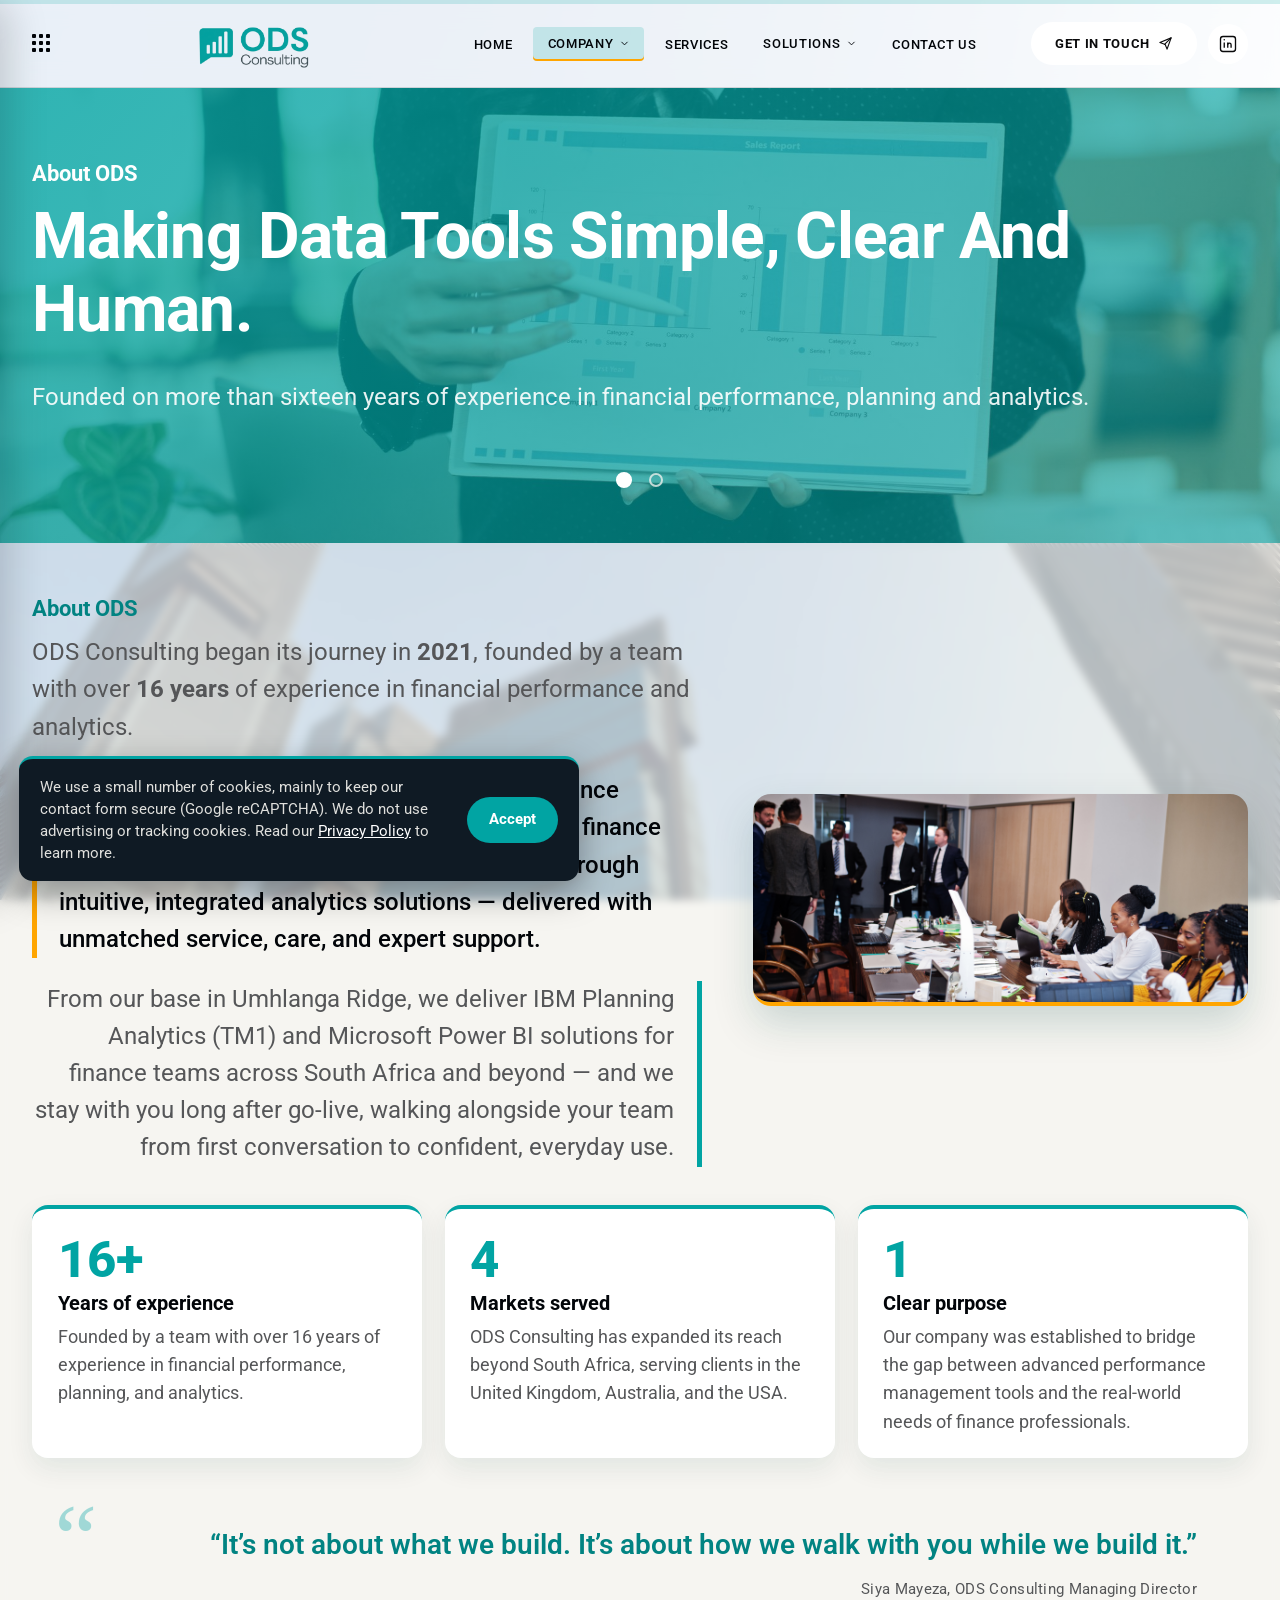
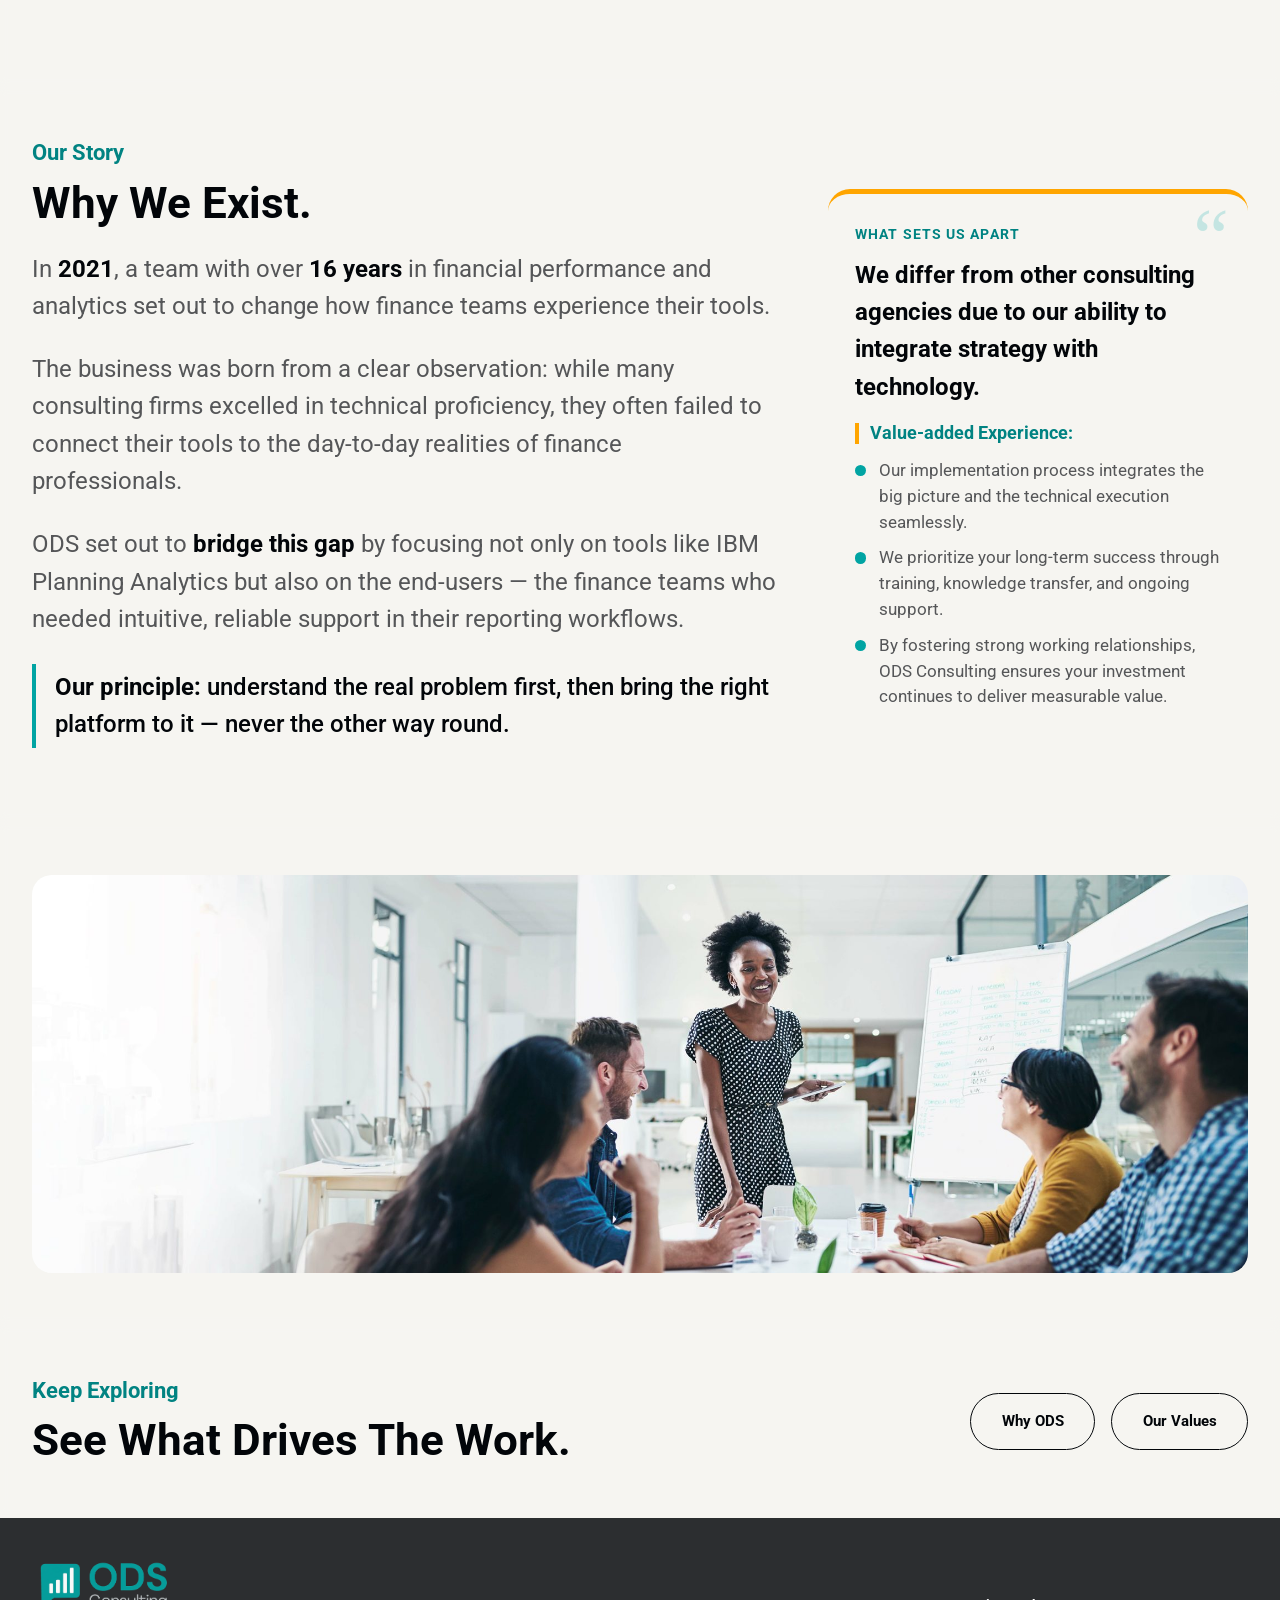
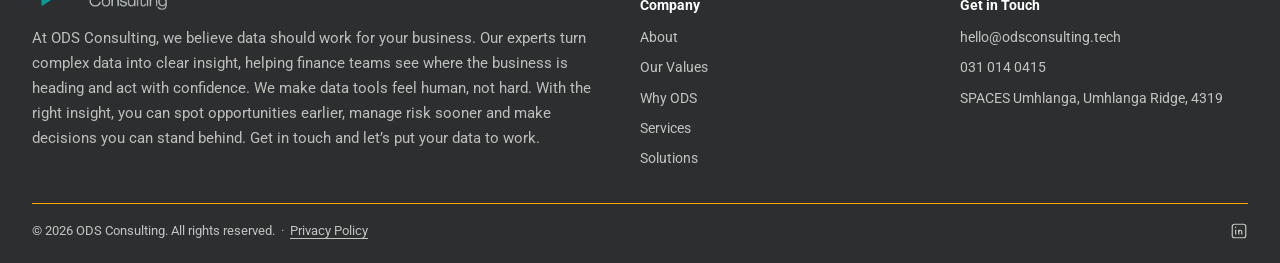
==== commit bf3571bd: "Update about.html" ====
--- a/about.html
+++ b/about.html
@@ -68,9 +68,16 @@
         </ul>
       </li>
       <li><a href="services.html">Services</a></li>
-      <li><a href="solutions.html">Solutions</a></li>
+      <li class="nav-dropdown">
+        <button class="nav-dropdown-trigger" aria-haspopup="true" aria-expanded="false">Solutions <svg class="chevron" viewBox="0 0 24 24" width="11" height="11" fill="none" stroke="currentColor" stroke-width="2" stroke-linecap="round" stroke-linejoin="round"><polyline points="6 9 12 15 18 9"/></svg></button>
+        <ul class="nav-dropdown-menu">
+          <li><a href="solutions.html#planning-analytics">IBM Planning Analytics</a></li>
+          <li><a href="solutions.html#power-bi">Microsoft Power BI</a></li>
+          <li><a href="solutions.html#data-automation">Data Centralisation &amp; Automation</a></li>
+        </ul>
+      </li>
       <!-- Knowledge Hub hidden until articles are ready: <li><a href="knowledge-hub.html">Knowledge Hub</a></li> -->
-      <li><a href="contact.html">Contact</a></li>
+      <li><a href="contact.html">Contact Us</a></li>
     </ul>
     <a href="contact.html" class="nav-cta">Get in touch <svg viewBox="0 0 24 24" width="15" height="15" fill="none" stroke="currentColor" stroke-width="1.8" stroke-linecap="round" stroke-linejoin="round"><line x1="21" y1="3" x2="10.5" y2="13.5"/><path d="M21 3 14.5 21l-3-7.5L3 10.5z"/></svg></a>
     <a href="#" class="nav-social" aria-label="LinkedIn" title="LinkedIn"><svg viewBox="0 0 24 24" width="20" height="20" fill="none" stroke="currentColor" stroke-width="1.6"><rect x="3" y="3" width="18" height="18" rx="3"/><circle cx="7.5" cy="7" r="0.9" fill="currentColor" stroke="none"/><line x1="7.5" y1="10.2" x2="7.5" y2="16.5"/><line x1="11.7" y1="10.2" x2="11.7" y2="16.5"/><path d="M11.7 13a2 2 0 0 1 4 0v3.5"/></svg></a>
@@ -96,7 +103,7 @@
             <li><a href="services.html">Services</a></li>
             <li><a href="solutions.html">Solutions</a></li>
             <!-- Knowledge Hub hidden until articles are ready: <li><a href="knowledge-hub.html">Knowledge Hub</a></li> -->
-            <li><a href="contact.html">Contact</a></li>
+            <li><a href="contact.html">Contact Us</a></li>
     </ul>
   </nav>
   <div class="menu-panel-footer">
@@ -131,15 +138,14 @@
     <div class="mini-slide active" data-index="0">
       <div class="container">
         <span class="eyebrow">About ODS</span>
-        <h1>Making data tools feel human, not hard.</h1>
-        <p>Founded on more than eighteen years of experience in financial performance, planning and analytics.</p>
+        <h1>Making data tools simple, clear and human.</h1>
+        <p>Founded on more than sixteen years of experience in financial performance, planning and analytics.</p>
       </div>
     </div>
     <div class="mini-slide" data-index="1">
       <div class="container">
         <span class="eyebrow">Our Story</span>
-        <h1>Sixteen-plus years in financial performance.</h1>
-        <p>From South Africa to the United Kingdom, Australia and the USA.</p>
+        <h1>Born in 2021 to bridge the gap between finance teams and their tools.</h1>
       </div>
     </div>
   </div>
@@ -156,7 +162,8 @@
     <span class="eyebrow">About ODS</span>
     <div class="who-top">
       <div class="who-text">
-        <p class="who-lead">ODS Consulting is a premium business performance management (BPM) consultancy that empowers finance teams to make smarter, data-driven decisions through intuitive, integrated analytics solutions &mdash; delivered with unmatched service, care, and expert support.</p>
+        <p class="who-first">ODS Consulting began its journey in <strong>2021</strong>, founded by a team with over <strong>16 years</strong> of experience in financial performance and analytics.</p>
+        <p class="who-lead">ODS Consulting is a premium Business Performance Management (BPM) consultancy that empowers finance teams to make smarter, data-driven decisions through intuitive, integrated analytics solutions &mdash; delivered with unmatched service, care, and expert support.</p>
         <p class="who-follow">From our base in Umhlanga Ridge, we deliver IBM Planning Analytics (TM1) and Microsoft Power BI solutions for finance teams across South Africa and beyond &mdash; and we stay with you long after go-live, walking alongside your team from first conversation to confident, everyday use.</p>
       </div>
       <div class="intro-photo who-photo">
@@ -165,9 +172,9 @@
     </div>
     <div class="who-cards">
       <div class="who-card">
-        <span class="who-num">18+</span>
+        <span class="who-num">16+</span>
         <h3>Years of experience</h3>
-        <p class="who-p">Founded by a team with over 18 years of experience in financial performance, planning, and analytics.</p>
+        <p class="who-p">Founded by a team with over 16 years of experience in financial performance, planning, and analytics.</p>
       </div>
       <div class="who-card">
         <span class="who-num">4</span>
@@ -193,8 +200,9 @@
     <span class="eyebrow story-eyebrow">Our Story</span>
     <h2 class="story-h2">Why we exist.</h2>
     <div class="readable">
-        <p class="lead">We exist to bridge the gap between advanced performance management tools and the real-world needs of finance professionals.</p>
-        <p>With deep expertise in IBM Planning Analytics, Power BI and business intelligence, we don't just implement technology &mdash; we guide, support and transform how teams work with their data.</p>
+        <p class="st-lead">In <strong>2021</strong>, a team with over <strong>16 years</strong> in financial performance and analytics set out to change how finance teams experience their tools.</p>
+        <p class="st-observe">The business was born from a clear observation: while many consulting firms excelled in technical proficiency, they often failed to connect their tools to the day-to-day realities of finance professionals.</p>
+        <p class="st-gap">ODS set out to <strong>bridge this gap</strong> by focusing not only on tools like IBM Planning Analytics but also on the end-users &mdash; the finance teams who needed intuitive, reliable support in their reporting workflows.</p>
         <p class="callout"><strong>Our principle:</strong> understand the real problem first, then bring the right platform to it &mdash; never the other way round.</p>
       </div>
     <aside class="xf-note" aria-label="How ODS differs">
--- a/styles.css
+++ b/styles.css
@@ -2065,4 +2065,187 @@
 .slide-side-logo{display:none;}
 @media(min-width:1100px){
   .slide-side-logo{display:block; position:absolute; left:20.8%; top:60%; width:17.5%; max-width:360px; height:auto; z-index:3; pointer-events:none;}
-}+}
+
+/* ===== Services: "What We Deliver" as alternating feature rows (no tabs) ===== */
+.cap-rows{display:flex; flex-direction:column; gap:clamp(2.2rem,5vw,4rem); margin-top:2.4rem;}
+.cap-row{position:relative; display:grid; grid-template-columns:minmax(0,5fr) minmax(0,7fr); gap:0; align-items:stretch; border-radius:14px; overflow:visible;}
+.cap-row-flip{grid-template-columns:minmax(0,7fr) minmax(0,5fr);}
+.cap-row-flip .svc-media{order:2;}
+.cap-row .svc-media{min-height:340px; border-radius:14px; box-shadow:0 18px 40px rgba(1,60,60,.18);}
+.cap-row .svc-info{margin:2.2rem 0 2.2rem -3.2rem; position:relative; z-index:2; box-shadow:0 20px 45px rgba(1,60,60,.14); border-radius:14px;}
+.cap-row-flip .svc-info{margin:2.2rem -3.2rem 2.2rem 0;}
+.cap-row::before{content:attr(data-num); position:absolute; top:-1.6rem; left:1rem; z-index:3; font-size:clamp(3.2rem,6vw,5rem); font-weight:800; line-height:1; color:transparent; -webkit-text-stroke:2px var(--teal); opacity:.85; pointer-events:none;}
+.cap-row-flip::before{left:auto; right:1rem;}
+.cap-row .svc-tag{display:inline-block; background:var(--teal); color:#fff; padding:.2rem .7rem; border-radius:999px; font-size:.78rem; letter-spacing:.06em; text-transform:uppercase;}
+@media(max-width:980px){
+  .cap-row,.cap-row-flip{grid-template-columns:1fr;}
+  .cap-row-flip .svc-media{order:0;}
+  .cap-row .svc-media{min-height:220px; max-height:300px;}
+  .cap-row .svc-info,.cap-row-flip .svc-info{margin:-2rem 0.8rem 0;}
+  .cap-row::before,.cap-row-flip::before{top:-1.4rem; left:1rem; right:auto;}
+}
+.cap-row .svc-tag{width:fit-content; align-self:flex-start;}
+.cap-row::before{top:-3rem;}
+.cap-rows{gap:clamp(3.6rem,7vw,5.2rem);}
+@media(max-width:980px){.cap-row::before,.cap-row-flip::before{top:-3rem;}}
+.process-step[data-href]{cursor:pointer;}
+.process-step[data-href]:focus-visible{outline:3px solid var(--olanji); outline-offset:3px;}
+
+/* Services: collapsible "How We Work" */
+.hw-toggle-wrap{display:flex; justify-content:center; padding:.5rem 0;}
+.hw-toggle{display:inline-flex; align-items:center; gap:.6rem; background:#fff; color:var(--teal-dark); border:2px solid var(--teal); border-radius:999px; padding:.85rem 1.7rem; font:inherit; font-weight:600; font-size:1rem; cursor:pointer; transition:background-color .25s ease, color .25s ease, transform .25s ease;}
+.hw-toggle:hover{background:var(--teal); color:#fff; transform:translateY(-2px);}
+.hw-toggle svg{transition:transform .3s ease;}
+.hw-toggle.open svg{transform:rotate(180deg);}
+.hw-toggle:focus-visible{outline:3px solid var(--olanji); outline-offset:3px;}
+.hw-body{margin-top:2rem;}
+.hw-body[hidden]{display:none;}
+
+/* Three cascading chevrons inside the toggle button */
+.hw-chevs{display:inline-flex; flex-direction:column; align-items:center; gap:0; line-height:0; margin-left:.1rem; transition:transform .35s ease;}
+.hw-chevs svg{display:block; margin-top:-5px; opacity:.25; animation:hwCascade 1.5s ease-in-out infinite;}
+.hw-chevs svg:first-child{margin-top:0;}
+.hw-chevs svg:nth-child(2){animation-delay:.18s;}
+.hw-chevs svg:nth-child(3){animation-delay:.36s;}
+@keyframes hwCascade{0%,100%{opacity:.25; transform:translateY(-2px);}45%{opacity:1; transform:translateY(2px);}}
+.hw-toggle:hover .hw-chevs svg{animation-duration:.9s;}
+.hw-toggle.open .hw-chevs{transform:rotate(180deg);}
+.hw-toggle.open .hw-chevs svg{animation-name:hwCascadeUp;}
+@keyframes hwCascadeUp{0%,100%{opacity:.25; transform:translateY(2px);}45%{opacity:1; transform:translateY(-2px);}}
+.hw-toggle svg{transition:none;}
+.hw-toggle.open svg{transform:none;}
+.hw-body:not([hidden]){animation:hwReveal .5s ease both;}
+@keyframes hwReveal{from{opacity:0; transform:translateY(-14px);}to{opacity:1; transform:none;}}
+@media(prefers-reduced-motion:reduce){.hw-chevs svg,.hw-body:not([hidden]){animation:none; opacity:1;}}
+
+/* Solutions: benefits card under the photo */
+.depth-benefits{margin-top:1.6rem; background:#e6f5f5; border-radius:16px; padding:1.6rem 1.8rem 1.2rem; box-shadow:0 10px 26px rgba(1,60,60,.08);}
+.depth-benefits .learn-h{margin-top:0; margin-bottom:.8rem;}
+.depth-benefits .learn-ticks li{font-size:1.05rem;}
+
+/* Solutions: centred "What We Offer" title at the top of the solutions */
+.offer-head{text-align:center; padding-bottom:1.6rem;}
+.offer-title{font-size:clamp(2.6rem,5vw,4rem); margin:0; text-align:center;}
+.offer-title{color:var(--teal) !important; text-decoration:underline; text-decoration-thickness:4px; text-underline-offset:12px;}
+
+/* Solutions tabs: no pictures, transparent tab buttons, heading nudged up */
+.sol-tabs-section{padding-top:1.2rem;}
+.sol-tabs-section .svc-tabs{margin-top:0; background:transparent; border-color:rgba(1,130,131,.35);}
+.sol-tabs-section .svc-tab{background:transparent; border-right-color:rgba(1,130,131,.35);}
+.sol-tabs-section .svc-tab:hover{background:rgba(1,164,163,.12);}
+.sol-tabs-section .svc-tab[aria-selected="true"]{background:transparent; color:var(--teal-dark); font-weight:600;}
+.sol-tabs-section .svc-panel{grid-template-columns:1fr;}
+
+/* Top nav: all caps */
+.nav-links a,.nav-dropdown-trigger,.nav-dropdown-menu a,.nav-cta{text-transform:uppercase; letter-spacing:.05em;}
+.offer-title{font-size:clamp(1.8rem,3.2vw,2.6rem) !important; text-underline-offset:9px; text-decoration-thickness:3px;}
+.offer-head{text-align:left;} .offer-title{text-align:left !important;}
+@media(min-width:861px){.slide .slide-brand-tag{bottom:3.4rem;}}
+.slide-brand-logo{left:auto; right:clamp(1.5rem,4vw,4rem);}
+
+/* Our Values hero: long mission heading, smaller so the banner stays compact */
+.mini-slide h1.mission-h1{font-size:clamp(1.5rem,2.8vw,2.3rem) !important; line-height:1.25; max-width:1100px;}
+h2.mission-h2{font-size:clamp(1.4rem,2.4vw,2rem) !important; line-height:1.3; max-width:1000px;}
+
+/* Top nav: 2px smaller */
+.nav-links a,.nav-dropdown-trigger,.nav-dropdown-menu a{font-size:13.2px;}
+.nav-cta{font-size:12.7px;}
+
+/* Stop the "bounce" overscroll at the very top/bottom of a page, which was
+   revealing the fixed background photo outside the header and footer. */
+html,body{overscroll-behavior:none;}
+
+/* About: "Who we are" restructure */
+.who-top{display:grid; grid-template-columns:minmax(0,1.15fr) minmax(0,0.85fr); gap:clamp(1.8rem,4vw,3.5rem); align-items:center; margin-top:.6rem;}
+.who-lead{font-size:clamp(1.35rem,2vw,1.8rem) !important; line-height:1.55 !important; color:var(--ink); font-weight:500; margin:0; border-left:5px solid var(--olanji); padding-left:1.4rem; max-width:none !important;}
+.who-photo{margin:0 !important;}
+.who-photo img{display:block; width:100%; height:auto; border-radius:18px; box-shadow:0 18px 40px rgba(1,60,60,.18);}
+.who-cards{display:grid; grid-template-columns:repeat(3,minmax(0,1fr)); gap:1.4rem; margin-top:2.4rem;}
+.who-card{background:#fff; border-radius:16px; padding:1.6rem 1.6rem 1.4rem; border-top:4px solid var(--teal); box-shadow:0 10px 26px rgba(1,60,60,.09); transition:transform .3s ease, box-shadow .3s ease;}
+.who-card:hover{transform:translateY(-6px); box-shadow:0 18px 36px rgba(1,60,60,.16);}
+.who-num{display:block; font-size:clamp(2.6rem,4vw,3.6rem); font-weight:800; line-height:1; color:var(--teal); margin-bottom:.4rem;}
+.who-card h3{margin:0 0 .5rem; font-size:1.25rem;}
+.who-card p{margin:0; font-size:1.05rem !important; line-height:1.6 !important; color:var(--slate); max-width:none !important;}
+@media(max-width:900px){.who-top{grid-template-columns:1fr;} .who-cards{grid-template-columns:1fr;}}
+body.big-text p.who-p:not(footer *):not(.modal-pane *):not(.cookie-notice *):not(.captcha-card *):not(.menu-panel *){font-size:1.1rem !important; line-height:1.6 !important;}
+
+/* About: Managing Director quote band under the intro */
+.who-quote{margin:2.4rem 0 0; background:var(--teal); color:#fff; border-radius:16px; padding:2rem clamp(1.4rem,4vw,3.5rem); text-align:right; position:relative; box-shadow:0 14px 32px rgba(1,60,60,.18);}
+.who-quote::before{content:"\201C"; position:absolute; left:1.4rem; top:-.2rem; font-size:6rem; line-height:1; color:rgba(255,255,255,.25); font-family:Georgia,serif;}
+.who-quote blockquote{margin:0; font-size:clamp(1.25rem,2.2vw,1.9rem); font-weight:600; line-height:1.4; color:#fff;}
+.who-quote figcaption{margin-top:.8rem; font-size:.95rem; color:rgba(255,255,255,.92); letter-spacing:.02em;}
+@media(max-width:700px){.who-quote{text-align:left;}}
+.who-quote{margin-top:2.2rem;}
+.who-quote{background:transparent !important; box-shadow:none !important; color:var(--ink);}
+.who-quote::before{color:rgba(1,164,163,.35);}
+.who-quote blockquote{color:var(--teal-dark) !important;}
+.who-quote figcaption{color:var(--slate) !important;}
+
+/* About: follow-on statement under lead */
+body.big-text p.who-follow{font-size:clamp(1.05rem,1.5vw,1.35rem) !important; line-height:1.6 !important; color:var(--slate); font-weight:400; margin:1.4rem 0 0 !important; border-left:5px solid var(--teal); padding-left:1.4rem; max-width:none !important;}
+body.big-text p.who-follow{border-left:0 !important; padding-left:0 !important; border-right:5px solid var(--teal); padding-right:1.4rem; text-align:right;}
+
+/* Why ODS: X-Factor as tabs */
+.xf-wrap .xf-tabs{display:flex; width:100%; margin:0; border:0; border-radius:0; background:rgba(20,22,26,.78); overflow:hidden;}
+.xf-wrap .xf-tabs .svc-tab{flex:1 1 0; background:transparent; color:#fff; border-right:1px solid rgba(255,255,255,.18); text-align:center; font-weight:500; padding:1.15rem .8rem;}
+.xf-wrap .xf-tabs .svc-tab:hover{background:rgba(255,255,255,.12);}
+.xf-wrap .xf-tabs .svc-tab[aria-selected="true"]{background:rgba(1,164,163,.85); color:#fff; font-weight:700;}
+.xf-wrap .xf-tabs .svc-tab[aria-selected="true"]::after{background:var(--olanji);}
+.xf-panels{position:relative;}
+.xf-wrap .xf-panel{display:block; margin:0; min-height:clamp(260px,22vw,340px); padding:2.4rem clamp(1.6rem,5vw,4rem) 2.6rem; text-align:left; color:#fff;}
+.xf-wrap .xf-panel[hidden]{display:none;}
+.xf-wrap .xf-panel.xf-teal{background:rgba(1,164,163,.80);}
+.xf-wrap .xf-panel.xf-dark{background:rgba(43,38,38,.82);}
+.xf-wrap .xf-panel.xf-orange{background:rgba(255,176,59,.88); color:#2c3550;}
+.xf-panel .xf-num{display:block; font-size:2.6rem; font-weight:700; opacity:.35; line-height:1; margin-bottom:.6rem;}
+.xf-panel h3{color:inherit; margin:0 0 .6rem; font-size:clamp(1.5rem,2.2vw,1.9rem);}
+.xf-panel p{color:inherit; max-width:46rem; font-size:1.2rem; line-height:1.6;}
+@media(max-width:760px){.xf-wrap .xf-tabs{flex-direction:column;} .xf-wrap .xf-tabs .svc-tab{border-right:0; border-bottom:1px solid rgba(255,255,255,.18);}}
+
+/* Why ODS: X-Factor now full width (note card moved to About) */
+.xf-layout{grid-template-columns:1fr !important;}
+/* About: story + note side by side */
+.story-split{display:grid; grid-template-columns:minmax(0,1.1fr) minmax(280px,420px); gap:clamp(1.6rem,4vw,3.5rem); align-items:start;}
+.story-split .readable{max-width:none;}
+.story-split .xf-note{align-self:start;}
+@media(max-width:1000px){.story-split{grid-template-columns:1fr;}}
+
+/* About story: card aligned with heading, transparent */
+.story-split{grid-template-columns:minmax(0,1.1fr) minmax(280px,420px); grid-template-areas:"eyebrow note" "title note" "body note"; grid-template-rows:auto auto 1fr; column-gap:clamp(1.6rem,4vw,3.5rem); row-gap:0;}
+.story-split .story-eyebrow{grid-area:eyebrow;}
+.story-split .story-h2{grid-area:title;}
+.story-split .readable{grid-area:body;}
+.story-split .xf-note{grid-area:note; align-self:start; margin-top:1.6rem; background:transparent !important; box-shadow:none !important;}
+@media(max-width:1000px){.story-split{grid-template-columns:1fr; grid-template-areas:"eyebrow" "title" "body" "note";} .story-split .xf-note{margin-top:1.5rem;}}
+.story-split .xf-note{margin-top:3.1rem;}
+@media(max-width:1000px){.story-split .xf-note{margin-top:1.5rem;}}
+
+/* X-Factor tabs: transparent backgrounds */
+.xf-wrap .xf-tabs, .xf-wrap .xf-tabs .svc-tab, .xf-wrap .xf-tabs .svc-tab[aria-selected="true"],
+.xf-wrap .xf-panel, .xf-wrap .xf-panel.xf-teal, .xf-wrap .xf-panel.xf-dark, .xf-wrap .xf-panel.xf-orange{background:transparent !important;}
+.xf-wrap .xf-tabs .svc-tab:hover{background:rgba(255,255,255,.12) !important;}
+.xf-wrap .xf-tabs .svc-tab[aria-selected="true"]{box-shadow:inset 0 -3px 0 var(--olanji);}
+.xf-wrap .xf-tabs, .xf-wrap .xf-panel{text-shadow:0 1px 8px rgba(0,0,0,.55);}
+.xf-wrap .xf-panel.xf-orange{color:#fff;}
+.xf-wrap .xf-tabs, .xf-wrap .xf-panel{text-shadow:0 0 3px rgba(0,0,0,.85),0 2px 14px rgba(0,0,0,.8);} .xf-wrap .xf-tabs .svc-tab{font-weight:600;}
+
+/* X-Factor tabs: no background photo, dark text on page background */
+.xf-wrap{background:transparent !important; box-shadow:none !important; border-radius:0; overflow:visible;}
+.xf-wrap .xf-tabs, .xf-wrap .xf-panel{text-shadow:none !important; color:var(--ink) !important;}
+.xf-wrap .xf-tabs{border-bottom:1px solid rgba(1,130,131,.35);}
+.xf-wrap .xf-tabs .svc-tab{color:var(--ink) !important; border-right-color:rgba(1,130,131,.3);}
+.xf-wrap .xf-tabs .svc-tab:hover{background:rgba(1,164,163,.12) !important;}
+.xf-wrap .xf-tabs .svc-tab[aria-selected="true"]{color:var(--teal-dark) !important; font-weight:700;}
+.xf-wrap .xf-panel.xf-teal, .xf-wrap .xf-panel.xf-dark, .xf-wrap .xf-panel.xf-orange{color:var(--ink) !important;}
+.xf-wrap .xf-panel{min-height:0; padding-left:.4rem; padding-right:.4rem;}
+.xf-wrap .xf-panel h3{color:var(--teal-dark) !important;}
+.xf-wrap .xf-panel .xf-sub{color:var(--slate) !important;}
+.xf-wrap .xf-panel .xf-num{color:var(--teal); opacity:.5;}
+
+/* X-Factor tabs: text one size up */
+.xf-wrap .xf-tabs .svc-tab{font-size:calc(1.05rem + 2px);}
+.xf-wrap .xf-panel h3{font-size:calc(clamp(1.5rem,2.2vw,1.9rem) + 2px);}
+.xf-wrap .xf-panel .xf-sub{font-size:calc(1.2rem + 2px);}
+.xf-wrap .xf-panel p{font-size:calc(1.2rem + 2px);}
+.xf-panel .xf-num{font-size:calc(2.6rem + 2px);}
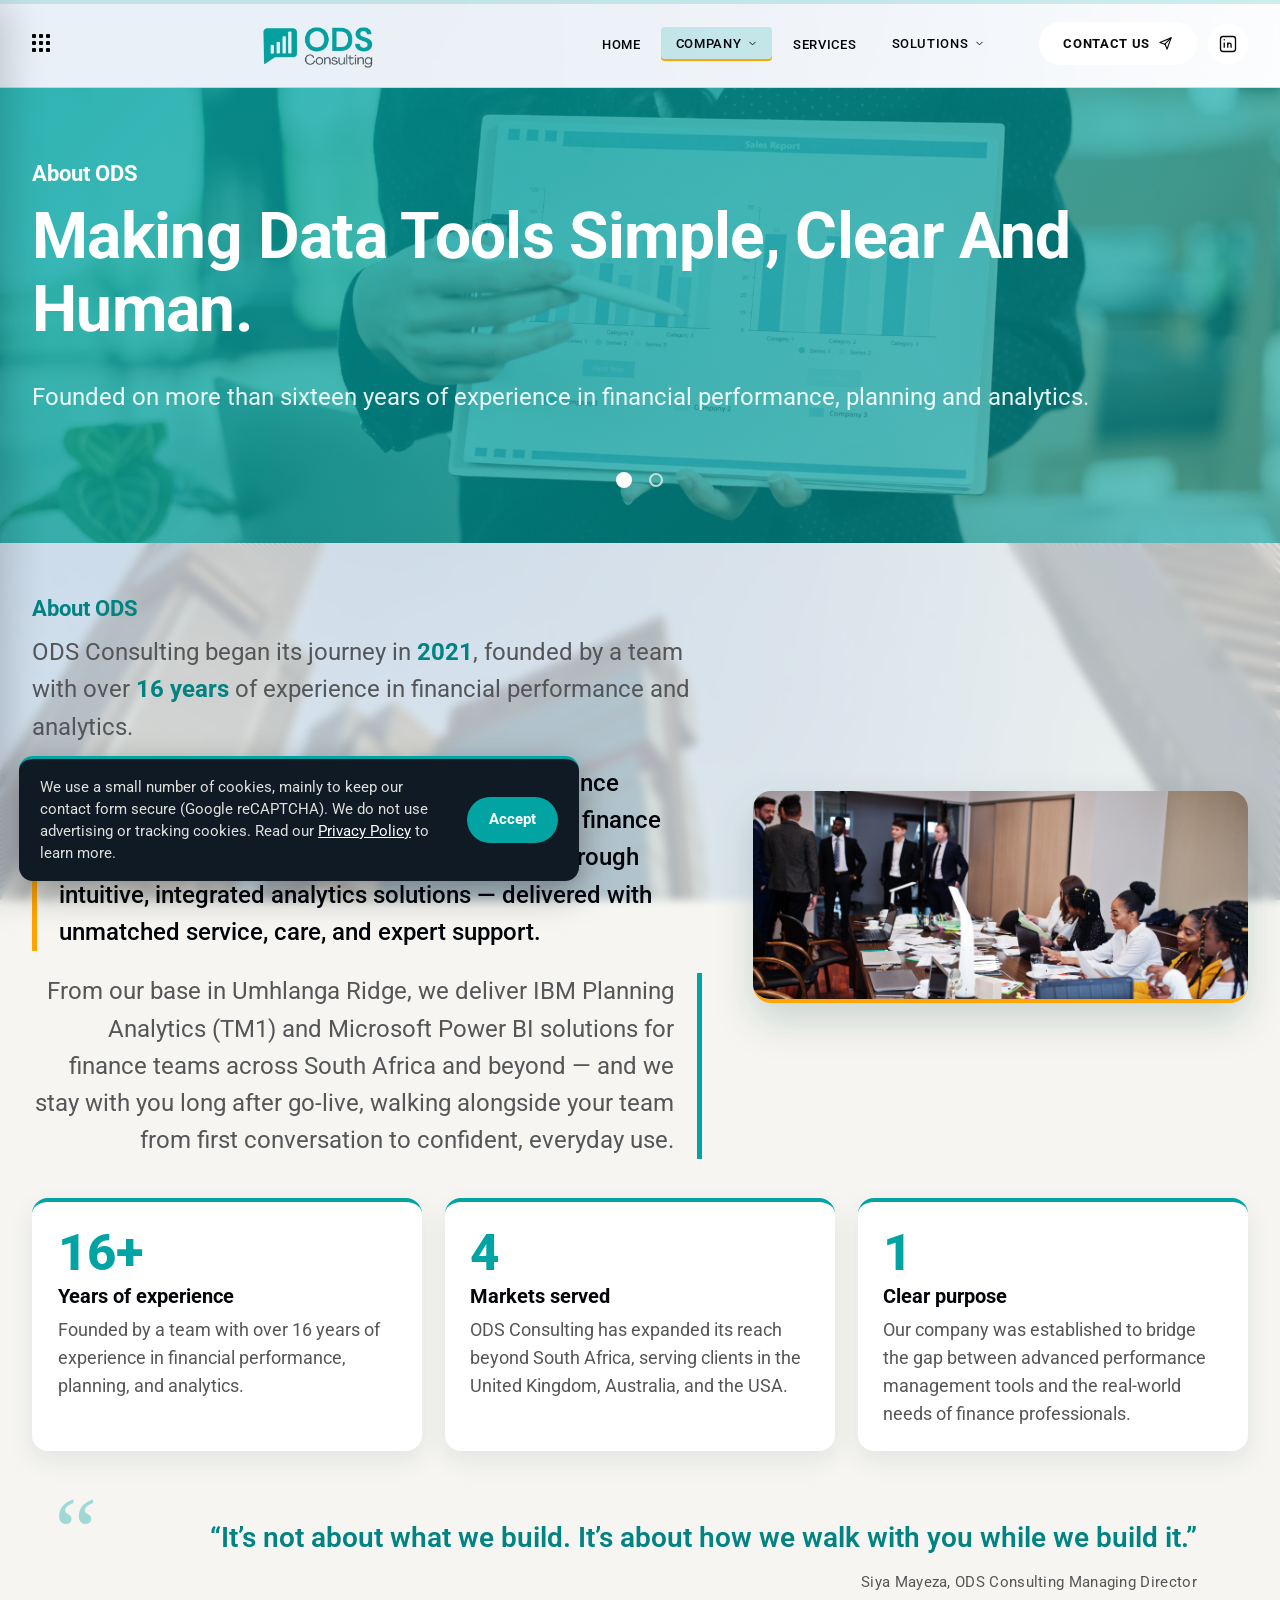
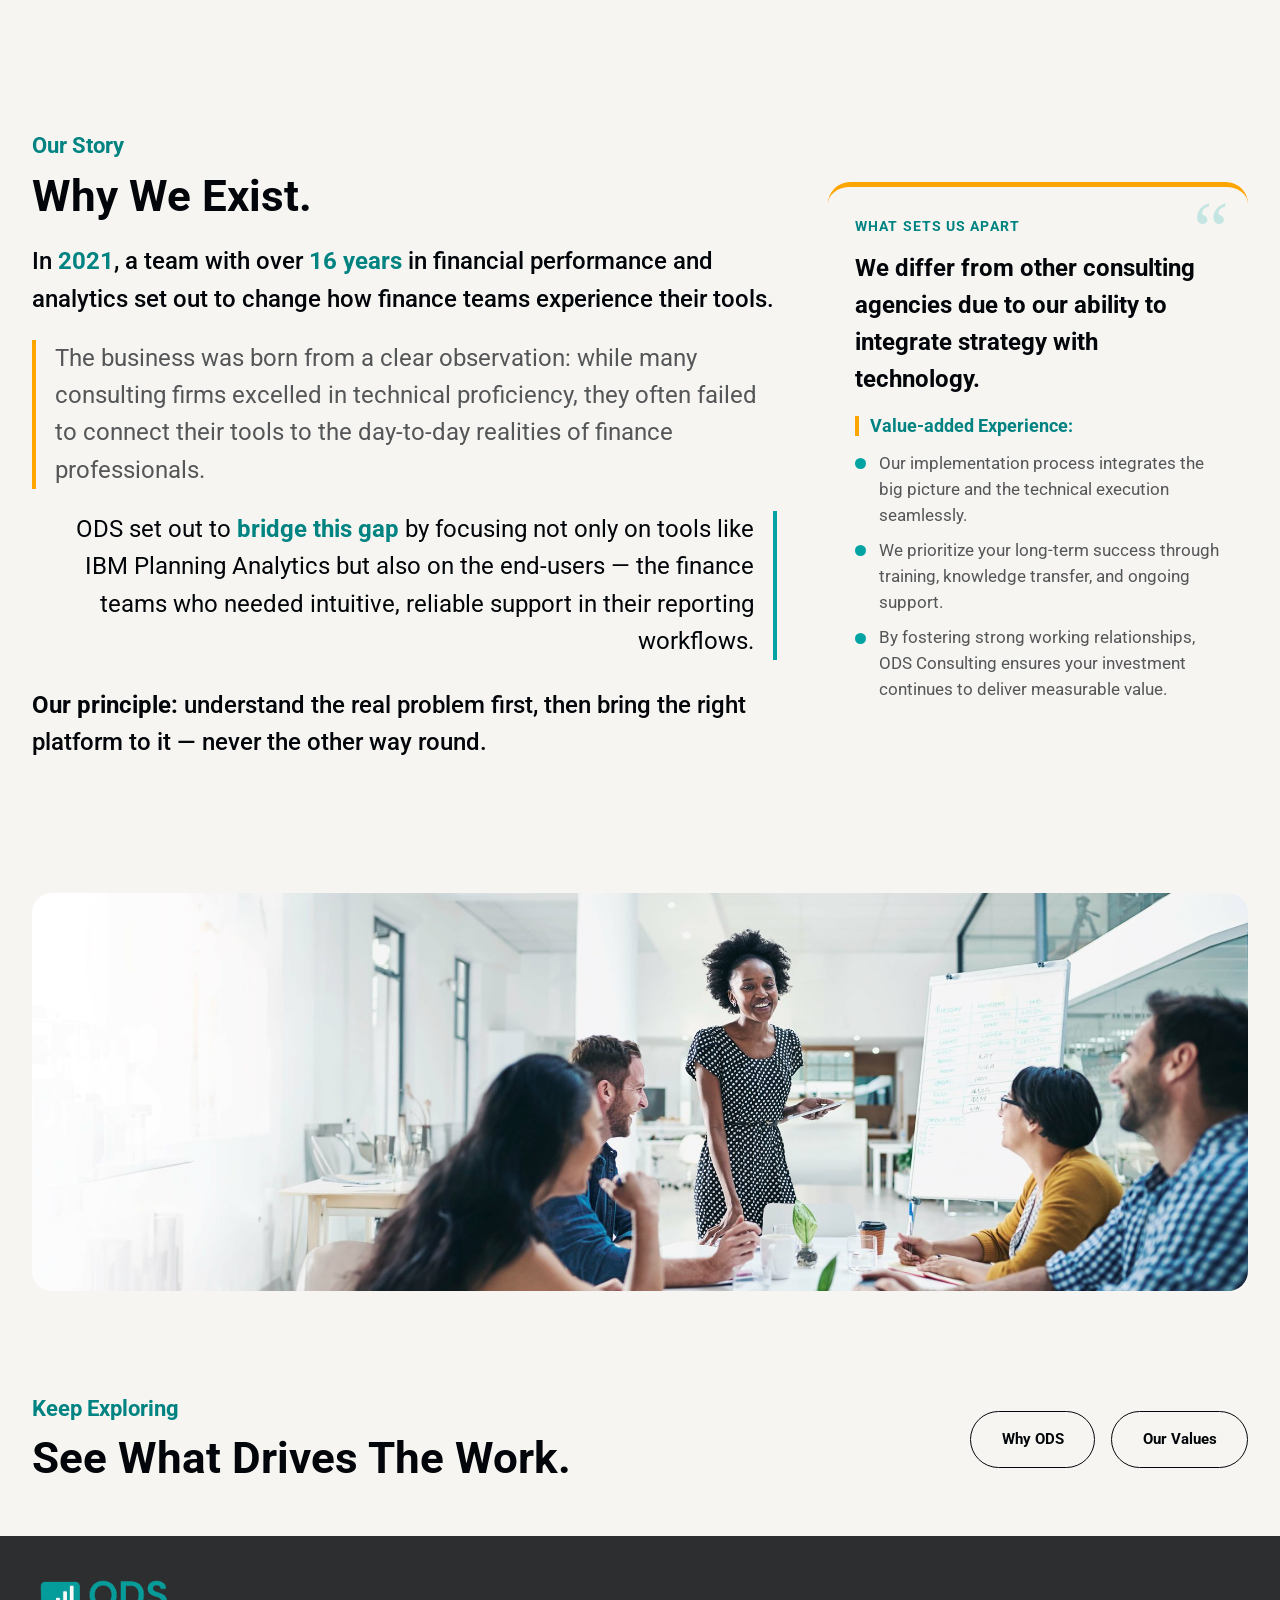
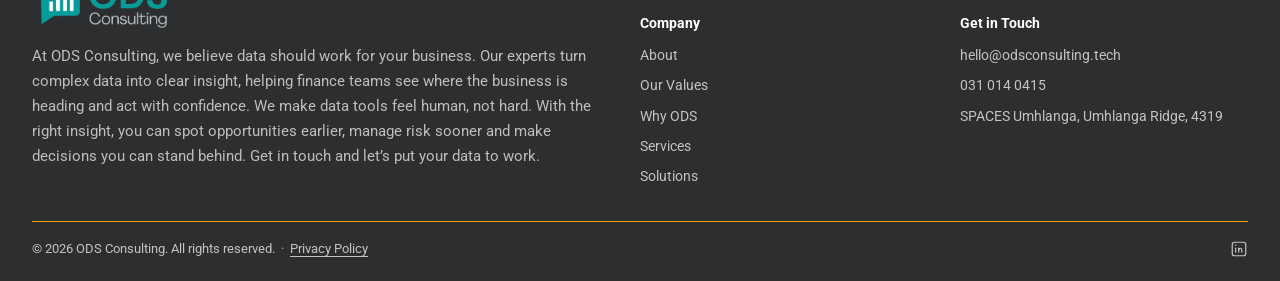
==== commit ef60297c: "Update about.html" ====
--- a/about.html
+++ b/about.html
@@ -65,6 +65,7 @@
                     <li><a href="about.html" class="active">About</a></li>
                     <li><a href="our-values.html">Our Values</a></li>
                     <li><a href="why-ods.html">Why ODS</a></li>
+                    <li><a href="contact.html">Contact Us</a></li>
         </ul>
       </li>
       <li><a href="services.html">Services</a></li>
@@ -77,9 +78,8 @@
         </ul>
       </li>
       <!-- Knowledge Hub hidden until articles are ready: <li><a href="knowledge-hub.html">Knowledge Hub</a></li> -->
-      <li><a href="contact.html">Contact Us</a></li>
     </ul>
-    <a href="contact.html" class="nav-cta">Get in touch <svg viewBox="0 0 24 24" width="15" height="15" fill="none" stroke="currentColor" stroke-width="1.8" stroke-linecap="round" stroke-linejoin="round"><line x1="21" y1="3" x2="10.5" y2="13.5"/><path d="M21 3 14.5 21l-3-7.5L3 10.5z"/></svg></a>
+    <a href="contact.html" class="nav-cta">Contact us <svg viewBox="0 0 24 24" width="15" height="15" fill="none" stroke="currentColor" stroke-width="1.8" stroke-linecap="round" stroke-linejoin="round"><line x1="21" y1="3" x2="10.5" y2="13.5"/><path d="M21 3 14.5 21l-3-7.5L3 10.5z"/></svg></a>
     <a href="#" class="nav-social" aria-label="LinkedIn" title="LinkedIn"><svg viewBox="0 0 24 24" width="20" height="20" fill="none" stroke="currentColor" stroke-width="1.6"><rect x="3" y="3" width="18" height="18" rx="3"/><circle cx="7.5" cy="7" r="0.9" fill="currentColor" stroke="none"/><line x1="7.5" y1="10.2" x2="7.5" y2="16.5"/><line x1="11.7" y1="10.2" x2="11.7" y2="16.5"/><path d="M11.7 13a2 2 0 0 1 4 0v3.5"/></svg></a>
   </div>
 </nav>
@@ -281,4 +281,4 @@
 
 <script src="script.js"></script>
 </body>
-</html>+</html>
--- a/styles.css
+++ b/styles.css
@@ -1,119 +1,67 @@
 @import url('https://fonts.googleapis.com/css2?family=Roboto:ital,wght@0,300;0,400;0,500;0,700;1,300;1,400;1,700&display=swap');
-
-:root{
-  --ink:#020509;
-  --navy:#111315;        /* near-black, used for structural dark sections (How We Work, footer, CTA bands) */
-  --navy-rgb:17,19,21;
-  --navy-2:#0A0A0B;      /* darkest near-black */
-  --paper:#F6F5F1;
-  --paper-rgb:246,245,241;
-  --paper-2:#DAD5CD;
-  --paper-2-rgb:218,213,205;
-  --Colbut:#01A4A3;
-  --teal:#01A4A3;
-  --teal-dark:#018382;
-  --teal-rgb:1,164,163;
-  --olanji:orange;
-  --slate:#555658;
-  --text:#555658;  /* Brand Dark Grey - body copy */
-  --line:rgba(16,24,32,0.14);
-  --line-light:rgba(246,245,241,0.22);
-  --white:#FFFFFF;
-  --white-rgb:255,255,255;
-  --maxw:1600px;
-}
-
+:root{--ink:#020509; --navy:#111315; /* near-black, used for structural dark sections (how we work, footer, cta bands) */
+  --navy-rgb:17,19,21; --navy-2:#0A0A0B; /* darkest near-black */
+  --paper:#F6F5F1; --paper-rgb:246,245,241; --paper-2:#DAD5CD; --paper-2-rgb:218,213,205; --colbut:#01A4A3; --teal:#01A4A3; --teal-dark:#018382; --teal-rgb:1,164,163; --olanji:orange; --slate:#555658; --text:#555658; /* brand dark grey - body copy */
+  --line:rgba(16,24,32,0.14); --line-light:rgba(246,245,241,0.22); --white:#FFFFFF; --white-rgb:255,255,255; --maxw:1600px;}
 *{box-sizing:border-box;}
 /* Fluid root size: 16px on phones/laptops, growing smoothly to ~24px on
    very large screens. Everything sized in rem scales with it. */
 html{scroll-behavior:smooth;}
-body{
-  margin:0;
+body{margin:0;
   background:var(--paper);
   color:var(--text);
   font-family:'Roboto','Trebuchet MS',Calibri,Arial,Helvetica,sans-serif;
   font-size:16px;
   line-height:1.7;
-  -webkit-font-smoothing:antialiased;
-}
-
-h1,h2,h3,h4{
-  font-family:'Roboto','Trebuchet MS',Calibri,Arial,Helvetica,sans-serif;
+  -webkit-font-smoothing:antialiased;}
+h1,h2,h3,h4{font-family:'Roboto','Trebuchet MS',Calibri,Arial,Helvetica,sans-serif;
   font-weight:700;
   line-height:1.15;
   margin:0 0 0.5em 0;
-  color:var(--ink);
-}
+  color:var(--ink);}
 h1{font-size:clamp(2.4rem,5vw,4.4rem); font-weight:700; letter-spacing:-0.01em;}
 h2{font-size:clamp(1.9rem,3.4vw,2.8rem);}
 h3{font-size:1.4rem;}
 p{margin:0 0 1.1em 0; max-width:64ch;}
 a{color:inherit;}
 img{max-width:100%; display:block;}
-
-.container{
-  max-width:var(--maxw);
+.container{max-width:var(--maxw);
   margin:0 auto;
   padding:0 2rem;
   position:relative;
-  z-index:1;
-}
-
-section{padding:5.5rem 0;}
-@media(max-width:720px){ section{padding:3.5rem 0;} }
-
+  z-index:1;}
+@media(max-width:720px){
+  section{padding:3.5rem 0;}
+}
 .section-light{background:rgba(var(--paper-rgb),0.85); backdrop-filter:blur(10px); -webkit-backdrop-filter:blur(10px);}
 .section-alt{background:rgba(var(--paper-rgb),0.85); backdrop-filter:blur(10px); -webkit-backdrop-filter:blur(10px);}
 .section-dark{background:rgba(var(--teal-rgb),0.82); color:var(--paper); position:relative; overflow:hidden; backdrop-filter:blur(10px); -webkit-backdrop-filter:blur(10px);}
 .section-dark h1,.section-dark h2,.section-dark h3{color:var(--white);}
 .section-dark p{color:rgba(255,255,255,0.88);}
-
 /* Ambient flowing-line background, reused across dark panes site-wide */
-.ambient-lines{
-  position:absolute; inset:0;
-  overflow:hidden; pointer-events:none; z-index:0;
-}
+.ambient-lines{position:absolute; inset:0;
+  overflow:hidden; pointer-events:none; z-index:0;}
 .ambient-lines svg{width:100%; height:100%; display:block;}
-.flow-line{
-  fill:none;
-  stroke:rgba(255,255,255,0.16);
-  stroke-width:1.4;
-  stroke-dasharray:14 10;
-  animation:flow-move 7s linear infinite;
-}
-.flow-line.alt{
-  stroke:rgba(var(--teal-rgb),0.35);
-  animation-duration:10s;
-  animation-direction:reverse;
-}
-@keyframes flow-move{ to{ stroke-dashoffset:-240; } }
-@media(prefers-reduced-motion:reduce){
-  .flow-line{animation:none;}
-}
-
+@keyframes flow-move{
+  to{stroke-dashoffset:-240;}
+}
 /* Three richer animated background graphics, reusing the same visual
    language as the homepage hero (drawing line chart / growing bars /
    pulsing network), used on page headers, "How We Work", "Why
    Together" and the CTA bands so the motion feels consistent as you
    move through the site. Each runs on a continuous loop rather than
    the hero's one-shot "on active" version. */
-
 /* Variant 1: drawing/flowing line chart */
-.ambient-chart .amb-line{
-  fill:none;
+.ambient-chart .amb-line{fill:none;
   stroke:rgba(255,255,255,0.55);
   stroke-width:2.5;
   stroke-dasharray:18 14;
-  animation:flow-move 6s linear infinite;
-}
-
+  animation:flow-move 6s linear infinite;}
 /* Variant 2: growing bars */
-.ambient-bars .amb-bar{
-  fill:rgba(255,255,255,0.35);
+.ambient-bars .amb-bar{fill:rgba(255,255,255,0.35);
   transform-origin:bottom;
   transform-box:fill-box;
-  animation:pulse-bar 2.8s ease-in-out infinite;
-}
+  animation:pulse-bar 2.8s ease-in-out infinite;}
 .ambient-bars .amb-bar:nth-child(odd){fill:rgba(255,255,255,0.22);}
 .ambient-bars .amb-bar:nth-child(1){animation-delay:0s;}
 .ambient-bars .amb-bar:nth-child(2){animation-delay:.25s;}
@@ -121,104 +69,86 @@
 .ambient-bars .amb-bar:nth-child(4){animation-delay:.75s;}
 .ambient-bars .amb-bar:nth-child(5){animation-delay:1s;}
 .ambient-bars .amb-bar:nth-child(6){animation-delay:1.25s;}
-@keyframes pulse-bar{0%,100%{transform:scaleY(0.35);} 50%{transform:scaleY(1);}}
-
+@keyframes pulse-bar{
+  0%,100%{transform:scaleY(0.35);}
+  50%{transform:scaleY(1);}
+}
 /* Variant 3: pulsing network map */
-.ambient-network .amb-link{
-  stroke:rgba(255,255,255,0.3);
+.ambient-network .amb-link{stroke:rgba(255,255,255,0.3);
   stroke-width:1.5;
   stroke-dasharray:10 8;
-  animation:flow-move 5s linear infinite;
-}
-.ambient-network .amb-node{
-  fill:rgba(255,255,255,0.65);
-  animation:pulse-dot 3.2s ease-in-out infinite;
-}
-@keyframes pulse-dot{0%,100%{opacity:0.3;} 50%{opacity:1;}}
-
+  animation:flow-move 5s linear infinite;}
+.ambient-network .amb-node{fill:rgba(255,255,255,0.65);
+  animation:pulse-dot 3.2s ease-in-out infinite;}
+@keyframes pulse-dot{
+  0%,100%{opacity:0.3;}
+  50%{opacity:1;}
+}
 @media(prefers-reduced-motion:reduce){
   .ambient-chart .amb-line,
   .ambient-bars .amb-bar,
   .ambient-network .amb-link,
   .ambient-network .amb-node{animation:none; opacity:0.5;}
 }
-
-.eyebrow{
-  font-size:clamp(1.2rem, 1.7vw, 1.55rem);  /* section label size - raise/lower here */
+.eyebrow{font-size:clamp(1.2rem, 1.7vw, 1.55rem);  /* section label size - raise/lower here */
   line-height:1.3;
   color:var(--teal-dark);
   font-weight:700;
   margin-bottom:0.7rem;
-  display:block;
-}
+  display:block;}
 .section-dark .eyebrow{color:var(--white);}
-
 /* Nav */
-.nav{
-  position:sticky; top:0; z-index:50;
+.nav{position:sticky; top:0; z-index:50;
   background:rgba(var(--white-rgb),0.88);
   backdrop-filter:blur(12px);
   -webkit-backdrop-filter:blur(12px);
-  border-bottom:1px solid var(--line);
-}
-.nav-inner{
-  max-width:var(--maxw);
+  border-bottom:1px solid var(--line);}
+.nav-inner{max-width:var(--maxw);
   margin:0 auto;
   padding:1.1rem 2rem;
   display:flex;
   align-items:center;
-  justify-content:space-between;
-}
-.logo{
-  font-family:'Roboto','Trebuchet MS',Calibri,Arial,Helvetica,sans-serif;
+  justify-content:space-between;}
+.logo{font-family:'Roboto','Trebuchet MS',Calibri,Arial,Helvetica,sans-serif;
   font-weight:700;
   font-size:1.35rem;
   color:var(--white);
   text-decoration:none;
-  letter-spacing:0.01em;
-}
+  letter-spacing:0.01em;}
 .logo span{color:var(--teal);}
 .logo-img{height:52px; width:auto; display:block;}
 .menu-panel-head .logo-img{height:42px;}
 .footer-grid .logo-img{height:60px;}
-.nav-links{
-  display:flex;
+.nav-links{display:flex;
   align-items:center;
   gap:0.4rem;
   list-style:none;
-  margin:0; padding:0;
-}
-.nav-links a{
-  color:var(--ink);
+  margin:0; padding:0;}
+.nav-links a{color:var(--ink);
   text-decoration:none;
   font-size:0.95rem;
   font-weight:500;
   padding:0.6rem 0.9rem;
   border-radius:4px;
-  transition:color .15s ease, background .15s ease;
-}
+  transition:color .15s ease, background .15s ease;}
 .nav-links a:hover{background:rgba(var(--teal-rgb),0.14);}
 .nav-links a.active{background:rgba(var(--teal-rgb),0.18); box-shadow:inset 0 -2px 0 var(--olanji);}
-
 /* "Company" dropdown inside the top nav (Why ODS / About / Our Values) */
 .nav-dropdown{position:relative;}
-.nav-dropdown-trigger{
-  display:inline-flex; align-items:center; gap:0.35rem;
+.nav-dropdown-trigger{display:inline-flex; align-items:center; gap:0.35rem;
   background:none; border:none; cursor:pointer;
   color:var(--ink);
   font-family:'Roboto','Trebuchet MS',Calibri,Arial,Helvetica,sans-serif;
   font-size:0.95rem; font-weight:500;
   padding:0.6rem 0.9rem;
   border-radius:4px;
-  transition:color .15s ease, background .15s ease;
-}
+  transition:color .15s ease, background .15s ease;}
 .nav-dropdown-trigger:hover,
 .nav-dropdown-trigger[aria-expanded="true"]{background:rgba(var(--teal-rgb),0.14);}
 .nav-dropdown-trigger.active{background:rgba(var(--teal-rgb),0.18); box-shadow:inset 0 -2px 0 var(--olanji);}
 .nav-dropdown-trigger .chevron{transition:transform .2s ease;}
 .nav-dropdown-trigger[aria-expanded="true"] .chevron{transform:rotate(180deg);}
-.nav-dropdown-menu{
-  position:absolute; top:calc(100% + 12px); left:50%;
+.nav-dropdown-menu{position:absolute; top:calc(100% + 12px); left:50%;
   transform:translate(-50%,-8px);
   min-width:190px;
   background:rgba(255,255,255,0.68);
@@ -231,36 +161,17 @@
   list-style:none; margin:0; padding:0.5rem; overflow:hidden;
   opacity:0; visibility:hidden;
   transition:opacity .18s ease, transform .18s ease;
-  z-index:60;
-}
+  z-index:60;}
 .nav-dropdown-menu.open{opacity:1; visibility:visible; transform:translate(-50%,0);}
-.nav-dropdown-menu li a{
-  display:block; padding:0.65rem 1rem;
+.nav-dropdown-menu li a{display:block; padding:0.65rem 1rem;
   font-size:0.95rem; color:var(--ink); text-decoration:none;
-  border-radius:8px; background:none;
-}
+  border-radius:8px; background:none;}
 .nav-dropdown-menu li a:hover, .nav-dropdown-menu li a.active{color:var(--teal-dark); background:rgba(var(--teal-rgb),0.10);}
-
-.nav-cta{
-  background:var(--white);
-  color:var(--navy-2);
-  padding:0.65rem 1.5rem;
-  border-radius:999px;
-  text-decoration:none;
-  margin-left:2.5rem;
-  font-weight:700;
-  font-size:0.92rem;
-  white-space:nowrap;
-  display:inline-flex;
-  align-items:center;
-  gap:0.5rem;
-  transition:background .2s ease, transform .2s ease;
-}
+.nav-cta{background:var(--white); color:var(--navy-2); padding:0.65rem 1.5rem; border-radius:999px; text-decoration:none; margin-left:2.5rem; font-weight:700; white-space:nowrap; display:inline-flex; align-items:center; gap:0.5rem; transition:background .2s ease, transform .2s ease;}
 .nav-cta:hover{background:var(--teal-dark); transform:translateY(-1px);}
 .nav-cta svg{transition:transform .2s ease;}
 .nav-cta:hover svg{transform:translate(2px,-2px);}
 .nav-toggle{display:none;}
-
 /* On phones, the horizontal nav links + old right-side dropdown are
    switched off entirely - the left-side "Menu" slide-in panel is the
    only navigation method shown, so the two don't compete. The teal
@@ -269,7 +180,6 @@
   .nav-links{display:none;}
   .nav-toggle{display:none;}
 }
-
 /* Left-side menu (secondary navigation) - full-height slide-in panel */
 .nav-left{display:flex; align-items:center; gap:1.2rem;}
 .menu-left{position:relative;}
@@ -277,50 +187,36 @@
    .nav-links (Home...) - flex:1 makes it claim exactly that gap, and
    centering its content inside puts the logo squarely in the middle
    of that space, however wide the screen is. */
-.logo-center{
-  flex:1;
+.logo-center{flex:1;
   display:flex;
-  justify-content:center;
-}
-.menu-btn{
-  display:flex; align-items:center; gap:0.65rem;
+  justify-content:center;}
+.menu-btn{display:flex; align-items:center; gap:0.65rem;
   background:none; border:none; cursor:pointer;
   color:var(--ink);
   font-family:'Roboto','Trebuchet MS',Calibri,Arial,Helvetica,sans-serif;
   font-size:0.9rem; font-weight:700;
-  padding:0.4rem 0;
-}
+  padding:0.4rem 0;}
 .menu-btn:hover{color:var(--olanji);}
-
-.waffle{
-  display:inline-grid;
+.waffle{display:inline-grid;
   grid-template-columns:repeat(3, 4px);
   grid-template-rows:repeat(3, 4px);
   gap:3px;
   width:19px; height:19px;
-  flex-shrink:0;
-}
-.waffle span{
-  width:4px; height:4px;
+  flex-shrink:0;}
+.waffle span{width:4px; height:4px;
   border-radius:1px;
   background:currentColor;
-  transition:transform .2s ease, opacity .2s ease;
-}
+  transition:transform .2s ease, opacity .2s ease;}
 .menu-btn[aria-expanded="true"]{color:var(--teal-dark);}
 .menu-btn[aria-expanded="true"] .waffle span{transform:scale(0.7); opacity:0.6;}
-
-.menu-overlay{
-  position:fixed; inset:0;
+.menu-overlay{position:fixed; inset:0;
   background:rgba(9,15,22,0.55);
   backdrop-filter:blur(2px);
   opacity:0; visibility:hidden;
   transition:opacity .3s ease;
-  z-index:90;
-}
+  z-index:90;}
 .menu-overlay.open{opacity:1; visibility:visible;}
-
-.menu-panel{
-  position:fixed; top:0; left:0; height:100vh;
+.menu-panel{position:fixed; top:0; left:0; height:100vh;
   width:420px; max-width:88vw;
   backdrop-filter:blur(18px) saturate(140%);
   -webkit-backdrop-filter:blur(18px) saturate(140%);
@@ -332,27 +228,18 @@
   z-index:100;
   overflow-y:auto;
   padding:2.4rem 2.6rem 2.2rem 2.6rem;
-  display:flex; flex-direction:column;
-}
+  display:flex; flex-direction:column;}
 .menu-panel.open{transform:translateX(0);}
-
-.menu-panel-head{
-  display:flex; justify-content:space-between; align-items:center;
-  margin-bottom:3rem;
-}
+.menu-panel-head{display:flex; justify-content:space-between; align-items:center;
+  margin-bottom:3rem;}
 .menu-panel-head .logo{color:var(--white);}
-.menu-close{
-  background:none; border:none; color:var(--white);
-  font-size:1.9rem; line-height:1; cursor:pointer; padding:0;
-}
+.menu-close{background:none; border:none; color:var(--white);
+  font-size:1.9rem; line-height:1; cursor:pointer; padding:0;}
 .menu-close:hover{color:var(--teal);}
-
 .menu-links ul{list-style:none; margin:0; padding:0;}
-.menu-links li{
-  border-bottom:1px solid var(--line-light);
+.menu-links li{border-bottom:1px solid var(--line-light);
   opacity:0; transform:translateX(-16px);
-  transition:opacity .4s ease, transform .4s ease;
-}
+  transition:opacity .4s ease, transform .4s ease;}
 .menu-panel.open .menu-links li{opacity:1; transform:translateX(0);}
 .menu-panel.open .menu-links li:nth-child(1){transition-delay:.10s;}
 .menu-panel.open .menu-links li:nth-child(2){transition-delay:.16s;}
@@ -363,28 +250,12 @@
 @media(prefers-reduced-motion:reduce){
   .menu-links li{transition:none; opacity:1; transform:none;}
 }
-.menu-links li a{
-  display:block;
-  padding:1.05rem 0 1.05rem 0.9rem;
-  margin-left:-0.9rem;
-  font-family:'Roboto','Trebuchet MS',Calibri,Arial,Helvetica,sans-serif;
-  font-size:1.55rem;
-  font-weight:500;
-  color:var(--white);
-  text-decoration:none;
-  border-left:3px solid transparent;
-  transition:color .15s ease, border-color .15s ease, padding-left .15s ease;
-}
-.menu-links li a:hover, .menu-links li a.active{
-  color:var(--olanji);
+.menu-links li a{display:block; padding:1.05rem 0 1.05rem 0.9rem; margin-left:-0.9rem; font-family:'Roboto','Trebuchet MS',Calibri,Arial,Helvetica,sans-serif; font-size:1.55rem; font-weight:500; color:var(--white); text-decoration:none; border-left:3px solid transparent; transition:color .15s ease, border-color .15s ease, padding-left .15s ease;}
+.menu-links li a:hover, .menu-links li a.active{color:var(--olanji);
   border-left-color:var(--olanji);
-  padding-left:1.3rem;
-}
-
-.menu-panel-footer{
-  margin-top:auto; padding-top:2rem;
-  border-top:1px solid var(--olanji);
-}
+  padding-left:1.3rem;}
+.menu-panel-footer{margin-top:auto; padding-top:2rem;
+  border-top:1px solid var(--olanji);}
 .menu-contact{font-size:0.95rem; margin-bottom:1.4rem; line-height:1.9;}
 .menu-contact a{color:rgba(246,245,241,0.85); text-decoration:none;}
 .menu-contact a:hover{color:var(--teal);}
@@ -392,23 +263,19 @@
 .menu-social a{color:rgba(246,245,241,0.75);}
 .menu-social a:hover{color:var(--teal);}
 .menu-social svg{width:19px; height:19px; display:block;}
-
 @media(max-width:480px){
   .menu-panel{padding:2rem 1.6rem;}
   .menu-links li a{font-size:1.3rem;}
 }
-
 /* Buttons */
-.btn{
-  display:inline-block;
+.btn{display:inline-block;
   padding:0.9rem 1.9rem;
   border-radius:999px;
   text-decoration:none;
   font-weight:700;
   font-size:0.95rem;
   border:1px solid transparent;
-  transition:all .15s ease;
-}
+  transition:all .15s ease;}
 .btn-primary{background:var(--teal); color:var(--navy-2);}
 .btn-primary:hover{background:var(--teal-dark);}
 .btn-outline{border-color:rgba(255,255,255,0.6); color:var(--white);}
@@ -416,19 +283,16 @@
 .btn-outline-dark{border-color:var(--ink); color:var(--ink);}
 .btn-outline-dark:hover{border-color:var(--teal); color:var(--teal-dark); background:rgba(var(--teal-rgb),0.08);}
 .btn-row{display:flex; gap:1rem; flex-wrap:wrap; margin-top:1.8rem;}
-
 /* On the teal hero specifically, a teal-filled primary button would
    blend into the background - so buttons there flip to solid white
    with dark text instead (a common, bold "GEICO-style" pattern of a
    white pill button sitting on a bold color block). */
 .hero-slider .btn-primary{background:var(--white); color:var(--ink);}
 .hero-slider .btn-primary:hover{background:rgba(255,255,255,0.85);}
-
 /* Contact page "Send message" button - a more distinct, pill-shaped
    variant of the primary button, with the same icon-nudge hover as
    the "Get in touch" nav button for consistency. */
-.btn-send{
-  border-radius:999px;
+.btn-send{border-radius:999px;
   display:inline-flex;
   align-items:center;
   gap:0.55rem;
@@ -436,121 +300,68 @@
   border:none;
   cursor:pointer;
   font-family:'Roboto','Trebuchet MS',Calibri,Arial,Helvetica,sans-serif;
-  transition:background .2s ease, transform .2s ease;
-}
+  transition:background .2s ease, transform .2s ease;}
 .btn-send:hover{transform:translateY(-1px);}
 .btn-send svg{transition:transform .2s ease;}
 .btn-send:hover svg{transform:translate(2px,-2px);}
 .btn-send:disabled{opacity:0.7; cursor:default; transform:none;}
-
 /* Hero */
-.hero{padding:6.5rem 0 5rem 0;}
-.hero .container{max-width:900px;}
-.hero-meta{
-  display:flex; gap:2.5rem; flex-wrap:wrap;
-  margin-top:3rem; padding-top:2rem;
-  border-top:1px solid var(--line-light);
-}
-.hero-meta div{min-width:120px;}
-.hero-meta strong{
-  display:block; font-family:'Roboto','Trebuchet MS',Calibri,Arial,Helvetica,sans-serif;
-  font-size:1.8rem; color:var(--white); font-weight:700;
-}
-.hero-meta span{font-size:0.85rem; color:rgba(246,245,241,0.7);}
-
 /* Values row */
-.values-row{
-  display:grid;
+.values-row{display:grid;
   grid-template-columns:repeat(auto-fit,minmax(190px,1fr));
   gap:1.2rem;
-  margin-top:2.5rem;
-}
-.values-row .value{
-  padding:1.8rem 1.6rem;
+  margin-top:2.5rem;}
+.values-row .value{padding:1.8rem 1.6rem;
   border:1px solid var(--line);
   border-radius:16px;
   background:var(--white);
   box-shadow:0 4px 16px rgba(2,5,9,0.05);
-  transition:transform .2s ease, box-shadow .2s ease;
-}
+  transition:transform .2s ease, box-shadow .2s ease;}
 .values-row .value:hover{transform:translateY(-3px); box-shadow:0 8px 22px rgba(2,5,9,0.08);}
 .values-row h3{font-size:1.05rem; margin-bottom:0.5rem;}
 .values-row p{font-size:0.92rem; color:var(--slate); margin:0;}
-@media(max-width:560px){ .values-row{grid-template-columns:1fr;} }
-
+@media(max-width:560px){
+  .values-row{grid-template-columns:1fr;}
+}
 /* Two column split */
-.split{
-  display:grid;
+.split{display:grid;
   grid-template-columns:0.9fr 1.1fr;
   gap:4rem;
-  align-items:start;
-}
-@media(max-width:860px){ .split{grid-template-columns:1fr; gap:2.5rem;} }
-
+  align-items:start;}
+@media(max-width:860px){
+  .split{grid-template-columns:1fr; gap:2.5rem;}
+}
 /* Makes a photo in a .split column fill the whole column - top to
    bottom, matching the height of whatever text sits in the other
    column - rather than sitting at a fixed, boxed-in size. */
-.split-photo{align-self:stretch;}
-.split-photo img{
-  width:100%; height:100%;
-  min-height:340px;
-  object-fit:cover;
-  border-radius:20px;
-  display:block;
-}
-@media(max-width:860px){ .split-photo img{min-height:280px;} }
-
 /* Service list */
 .service-list{margin-top:2rem;}
-.service-item{
-  padding:2rem 0;
+.service-item{padding:2rem 0;
   border-top:1px solid var(--line);
   display:grid;
   grid-template-columns:1fr 2fr;
-  gap:2rem;
-}
+  gap:2rem;}
 .service-item:last-child{border-bottom:1px solid var(--line);}
 .service-item h3{margin-bottom:0.6rem;}
 .service-item p{margin:0; color:var(--slate);}
 @media(max-width:720px){
   .service-item{grid-template-columns:1fr; gap:0.6rem;}
 }
-
 /* Process steps */
-.process{
-  position:relative;
-  display:grid;
-  grid-template-columns:repeat(4,1fr);
-  gap:2.5rem;
-  margin-top:3.5rem;
-}
-
+.process{position:relative; display:grid; grid-template-columns:repeat(4,1fr);}
 /* The connecting line running through the step badges, plus the
    fill that grows as each step is scrolled past (see script.js,
    "ANIMATED HOW WE WORK DIAGRAM"). */
-.process-track{
-  position:absolute;
-  top:19px; left:12.5%; right:12.5%;
-  height:2px;
-  background:rgba(255,255,255,0.18);
-  z-index:0;
-}
-.process-track-fill{
-  height:100%; width:0%;
+.process-track{position:absolute; height:2px; z-index:0;}
+.process-track-fill{height:100%; width:0%;
   background:var(--white);
-  transition:width .7s ease;
-}
-
+  transition:width .7s ease;}
 .process-step h3{transition:opacity .4s ease;}
-.process-step p{
-  color:rgba(255,255,255,0.7);
+.process-step p{color:rgba(255,255,255,0.7);
   opacity:0.55;
-  transition:opacity .4s ease;
-}
+  transition:opacity .4s ease;}
 .process-step.active p{opacity:1;}
-
-.step-num{
-  position:relative;
+.step-num{position:relative;
   z-index:1;
   width:40px; height:40px;
   display:flex; align-items:center; justify-content:center;
@@ -561,16 +372,10 @@
   background:rgba(255,255,255,0.12);
   border:2px solid rgba(255,255,255,0.35);
   margin-bottom:1.2rem;
-  transition:background .35s ease, border-color .35s ease, transform .35s ease, color .35s ease;
-}
-.process-step.active .step-num{
-  background:var(--white);
-  color:var(--teal-dark);
-  border-color:var(--white);
-  transform:scale(1.12);
-}
-
-@media(max-width:860px){ .process{grid-template-columns:1fr 1fr; gap:2rem;} }
+  transition:background .35s ease, border-color .35s ease, transform .35s ease, color .35s ease;}
+@media(max-width:860px){
+  .process{grid-template-columns:1fr 1fr; gap:2rem;}
+}
 @media(max-width:560px){
   .process{grid-template-columns:1fr; gap:2.2rem; padding-left:1.5rem;}
   .process-track{top:0; bottom:0; left:19px; right:auto; width:2px; height:auto;}
@@ -579,136 +384,84 @@
 @media(prefers-reduced-motion:reduce){
   .process-step p, .process-step .step-num{transition:none;}
 }
-
 /* Testimonial */
-.testimonial{
-  border-left:4px solid var(--teal);
+.testimonial{border-left:4px solid var(--teal);
   background:rgba(var(--white-rgb), 0.82);
   backdrop-filter:blur(6px);
   -webkit-backdrop-filter:blur(6px);
   border-radius:0 16px 16px 0;
   padding:1.8rem 2rem;
-  margin:1.6rem 0;
-}
-.testimonial p{font-family:'Roboto','Trebuchet MS',Calibri,Arial,Helvetica,sans-serif; font-size:1.35rem; font-style:italic; color:var(--ink); max-width:56ch;}
+  margin:1.6rem 0;}
+.testimonial p{font-family:'Roboto','Trebuchet MS',Calibri,Arial,Helvetica,sans-serif; font-size:1.35rem; font-style:italic; color:var(--ink);}
 .testimonial cite{display:block; margin-top:1rem; font-style:normal; font-size:0.9rem; color:var(--slate);}
-
 /* Region strip */
-.region-strip{
-  display:flex; flex-wrap:wrap; gap:0;
+.region-strip{display:flex; flex-wrap:wrap; gap:0;
   margin-top:2rem;
   border-top:1px solid var(--line);
-  border-bottom:1px solid var(--line);
-}
-.region-strip div{
-  flex:1; min-width:140px;
+  border-bottom:1px solid var(--line);}
+.region-strip div{flex:1; min-width:140px;
   padding:1.3rem 1.5rem;
   border-right:1px solid var(--line);
   font-family:'Roboto','Trebuchet MS',Calibri,Arial,Helvetica,sans-serif;
-  font-size:1.05rem;
-}
+  font-size:1.05rem;}
 .region-strip div:last-child{border-right:none;}
-
 /* Logo placeholder grid */
-.logo-grid{
-  display:grid;
+.logo-grid{display:grid;
   grid-template-columns:repeat(4,1fr);
   gap:1.2rem;
-  margin-top:2rem;
-}
-.logo-slot{
-  border:1px dashed var(--line);
+  margin-top:2rem;}
+.logo-slot{border:1px dashed var(--line);
   padding:2rem 1rem;
   text-align:center;
   font-size:0.82rem;
   color:var(--slate);
-  border-radius:12px;
-}
+  border-radius:12px;}
 .logo-grid-3{grid-template-columns:repeat(3,1fr);}
-.logo-slot-filled{
-  border:1px solid var(--line);
+.logo-slot-filled{border:1px solid var(--line);
   background:var(--white);
   display:flex; align-items:center; justify-content:center;
   padding:2.2rem 1.5rem;
   box-shadow:0 4px 16px rgba(2,5,9,0.05);
-  transition:transform .2s ease, box-shadow .2s ease;
-}
+  transition:transform .2s ease, box-shadow .2s ease;}
 .logo-slot-filled:hover{transform:translateY(-3px); box-shadow:0 8px 22px rgba(2,5,9,0.08);}
 .logo-slot-filled img{max-height:48px; width:auto; max-width:100%;}
-@media(max-width:720px){ .logo-grid{grid-template-columns:repeat(2,1fr);} .logo-grid-3{grid-template-columns:repeat(2,1fr);} }
-
+@media(max-width:720px){
+  .logo-grid{grid-template-columns:repeat(2,1fr);}
+  .logo-grid-3{grid-template-columns:repeat(2,1fr);}
+}
 /* Services page: "What We Deliver" capability cards */
-.capability-grid{
-  display:grid;
-  grid-template-columns:repeat(auto-fit,minmax(230px,1fr));
-  gap:1.4rem;
-  margin-top:2.2rem;
-}
-.capability-card{
-  border:1px solid var(--line);
-  border-radius:18px;
-  padding:2rem 1.6rem;
-  background:var(--white);
-  box-shadow:0 4px 16px rgba(2,5,9,0.05);
-  transition:transform .2s ease, border-color .2s ease, box-shadow .2s ease;
-}
-.capability-card:hover{
-  transform:translateY(-4px);
+.capability-card{border:1px solid var(--line); border-radius:18px; padding:2rem 1.6rem; background:var(--white); box-shadow:0 4px 16px rgba(2,5,9,0.05); transition:transform .2s ease, border-color .2s ease, box-shadow .2s ease;}
+.capability-card:hover{transform:translateY(-4px);
   border-color:var(--teal);
-  box-shadow:0 10px 26px rgba(2,5,9,0.09);
-}
-.capability-icon{
-  width:46px; height:46px;
-  border-radius:50%;
-  background:rgba(var(--teal-rgb),0.10);
-  color:var(--teal-dark);
-  display:flex; align-items:center; justify-content:center;
-  margin-bottom:1.1rem;
-}
-.capability-icon svg{width:22px; height:22px;}
+  box-shadow:0 10px 26px rgba(2,5,9,0.09);}
 .capability-card h3{font-size:1.05rem; margin-bottom:0.5rem;}
 .capability-card p{font-size:0.92rem; color:var(--slate); margin:0;}
-
 /* Bulleted engagement lists on the Services page (replaces a dense paragraph) */
 .feature-list{list-style:none; margin:0 0 1.4rem 0; padding:0;}
-.feature-list li{
-  position:relative;
+.feature-list li{position:relative;
   padding-left:1.4rem;
   margin-bottom:0.6rem;
-  color:var(--slate);
-}
-.feature-list li::before{
-  content:"";
+  color:var(--slate);}
+.feature-list li::before{content:"";
   position:absolute; left:0; top:0.6em;
   width:8px; height:2px;
-  background:var(--teal);
-}
-
+  background:var(--teal);}
 /* Contact page: live map embed */
-.contact-map{
-  margin-top:1.8rem;
+.contact-map{margin-top:1.8rem;
   border:1px solid var(--line);
   border-radius:16px;
-  overflow:hidden;
-}
+  overflow:hidden;}
 .contact-map iframe{display:block;}
-
-
 /* CTA band */
-.cta-band{
-  background:rgba(var(--navy-rgb),0.82);
+.cta-band{background:rgba(var(--navy-rgb),0.82);
   color:var(--white);
   position:relative;
   overflow:hidden;
   padding:4.5rem 0;
   text-align:left;
   backdrop-filter:blur(10px);
-  -webkit-backdrop-filter:blur(10px);
-}
-.cta-band .container{
-  display:flex; justify-content:space-between; align-items:center; gap:2rem; flex-wrap:wrap;
-}
-
+  -webkit-backdrop-filter:blur(10px);}
+.cta-band .container{display:flex; justify-content:space-between; align-items:center; gap:2rem; flex-wrap:wrap;}
 /* White variant - used on the Home and Why ODS pages, where this is the
    final section directly above the footer. Same layout, but light instead
    of black, with the ambient graphic recolored from white to teal so it
@@ -724,48 +477,36 @@
 .cta-band-stacked .container{display:block;}
 .cta-band-stacked .container > div{max-width:60ch;}
 .cta-band h2{margin-bottom:0.3rem;}
-
 /* Contact */
-.contact-grid{
-  display:grid;
+.contact-grid{display:grid;
   grid-template-columns:1fr 1fr;
-  gap:4rem;
-}
-@media(max-width:860px){ .contact-grid{grid-template-columns:1fr;} }
+  gap:4rem;}
+@media(max-width:860px){
+  .contact-grid{grid-template-columns:1fr;}
+}
 .contact-detail{margin-bottom:1.6rem;}
 .contact-detail .eyebrow{margin-bottom:0.3rem;}
 .contact-detail a{text-decoration:none; font-size:1.1rem;}
-
 form.contact-form{display:flex; flex-direction:column; gap:1.3rem;}
 .contact-form label{font-size:0.85rem; font-weight:700; margin-bottom:0.5rem; display:block;}
-
 .field-wrap{position:relative;}
-.field-icon{
-  position:absolute; left:1rem; top:50%; transform:translateY(-50%);
+.field-icon{position:absolute; left:1rem; top:50%; transform:translateY(-50%);
   width:19px; height:19px;
   color:var(--slate);
   pointer-events:none;
-  transition:color .2s ease;
-}
+  transition:color .2s ease;}
 .field-wrap-textarea .field-icon-top{top:1.1rem; transform:none;}
-
 /* Shown only when script.js decides what's typed isn't a valid email address */
-.field-error{
-  display:none;
+.field-error{display:none;
   font-size:0.95rem;
   font-weight:600;
   color:#B3261E;
-  margin:0.5rem 0 0;
-}
+  margin:0.5rem 0 0;}
 .field-error.visible{display:block;}
-.contact-form input.is-invalid{
-  border-color:#B3261E;
-  box-shadow:0 0 0 4px rgba(179,38,30,0.10);
-}
+.contact-form input.is-invalid{border-color:#B3261E;
+  box-shadow:0 0 0 4px rgba(179,38,30,0.10);}
 .contact-form input.is-invalid:focus{border-color:#B3261E; box-shadow:0 0 0 4px rgba(179,38,30,0.14);}
-
-.contact-form input, .contact-form textarea{
-  width:100%;
+.contact-form input, .contact-form textarea{width:100%;
   padding:0.95rem 1.1rem 0.95rem 2.9rem;
   border:1.5px solid var(--line);
   border-radius:14px;
@@ -773,42 +514,30 @@
   font-family:'Roboto','Trebuchet MS',Calibri,Arial,Helvetica,sans-serif;
   font-size:0.95rem;
   color:var(--ink);
-  transition:border-color .2s ease, box-shadow .2s ease;
-}
+  transition:border-color .2s ease, box-shadow .2s ease;}
 .contact-form textarea{padding-top:1rem; resize:vertical; min-height:120px;}
 .contact-form input::placeholder, .contact-form textarea::placeholder{color:var(--slate);}
-
 .contact-form input:hover, .contact-form textarea:hover{border-color:rgba(var(--teal-rgb),0.5);}
-
-.contact-form input:focus, .contact-form textarea:focus{
-  outline:none;
+.contact-form input:focus, .contact-form textarea:focus{outline:none;
   border-color:var(--teal);
-  box-shadow:0 0 0 4px rgba(var(--teal-rgb),0.14);
-}
+  box-shadow:0 0 0 4px rgba(var(--teal-rgb),0.14);}
 .field-wrap:focus-within .field-icon{color:var(--teal-dark);}
-
 .contact-form button{align-self:flex-start;}
-.form-note{font-size:0.85rem; color:var(--slate); margin-top:0.8rem;}
 .form-status{font-size:0.95rem; font-weight:600; margin-top:0.9rem; min-height:1.3em;}
 .form-status-success{color:var(--teal-dark);}
 .form-status-error{color:#B3261E;}
-
 /* Footer */
-footer{
-  background:rgba(var(--navy-rgb),0.88);
+footer{background:rgba(var(--navy-rgb),0.88);
   color:rgba(246,245,241,0.75);
   padding:2.2rem 0 1.3rem 0;
   font-size:0.88rem;
   backdrop-filter:blur(10px);
-  -webkit-backdrop-filter:blur(10px);
-}
-.footer-grid{
-  display:grid;
+  -webkit-backdrop-filter:blur(10px);}
+.footer-grid{display:grid;
   grid-template-columns:2fr 1fr 1fr;
   gap:2rem;
   padding-bottom:1.6rem;
-  border-bottom:1px solid var(--olanji);
-}
+  border-bottom:1px solid var(--olanji);}
 .footer-grid h4{color:var(--white); font-size:0.9rem; margin-bottom:0.7rem; font-family:'Roboto','Trebuchet MS',Calibri,Arial,Helvetica,sans-serif; font-weight:700;}
 .footer-grid ul{list-style:none; margin:0; padding:0;}
 .footer-grid li{margin-bottom:0.4rem;}
@@ -819,105 +548,74 @@
 .footer-social a{color:rgba(246,245,241,0.75);}
 .footer-social a:hover{color:var(--teal);}
 .footer-social svg{width:18px; height:18px; display:block;}
-@media(max-width:720px){ .footer-grid{grid-template-columns:1fr; gap:1.4rem;} }
-
+@media(max-width:720px){
+  .footer-grid{grid-template-columns:1fr; gap:1.4rem;}
+}
 /* Reveal animation - single orchestrated entrance on hero only */
 .reveal{opacity:0; transform:translateY(14px); animation:reveal .7s ease forwards;}
 .reveal-1{animation-delay:.05s;}
 .reveal-2{animation-delay:.18s;}
 .reveal-3{animation-delay:.31s;}
-@keyframes reveal{to{opacity:1; transform:translateY(0);}}
+@keyframes reveal{
+  to{opacity:1; transform:translateY(0);}
+}
 @media(prefers-reduced-motion:reduce){
   .reveal{animation:none; opacity:1; transform:none;}
   html{scroll-behavior:auto;}
 }
-
 /* Hero slideshow */
-.hero-slider{
-  position:relative;
-  min-height:640px;
-  background:var(--teal);
-  overflow:hidden;
-}
-@media(max-width:720px){ .hero-slider{min-height:560px;} }
-.slide{
-  position:absolute; inset:0;
+.hero-slider{position:relative; min-height:640px; overflow:hidden;}
+@media(max-width:720px){
+  .hero-slider{min-height:560px;}
+}
+.slide{position:absolute; inset:0;
   display:flex; align-items:center;
   opacity:0; visibility:hidden;
   transition:opacity 1s ease, visibility 0s linear 1s;   /* stay visible while fading out, then hide */
-  z-index:1;
-}
+  z-index:1;}
 .slide.active{opacity:1; visibility:visible; position:relative; z-index:2; transition:opacity 1s ease, visibility 0s;}
-.slide-visual{
-  position:absolute; inset:0;
+.slide-visual{position:absolute; inset:0;
   z-index:0;
   /* extra scale gives room for the parallax shift below without
      ever revealing empty space at the edges */
   transform:scale(1.08) translate(var(--px, 0px), var(--py, 0px));
-  transition:transform .3s ease-out;
-}
+  transition:transform .3s ease-out;}
 .slide-visual svg{width:100%; height:100%; opacity:0.55;}
-
 /* Real photo backgrounds (used on the hero and page headers): the
    photo itself stays fully visible, with a teal wash on top for
    brand consistency and text legibility - rather than fading the
    whole image out the way the abstract SVG graphics are faded. */
-.slide-photo{
-  position:absolute; inset:0;
+.slide-photo{position:absolute; inset:0;
   width:100%; height:100%;
   object-fit:cover;
-  display:block;
-}
-.slide-photo-overlay{
-  position:absolute; inset:0;
-  background:linear-gradient(135deg, rgba(var(--teal-rgb),0.82), rgba(var(--teal-rgb),0.58));
-}
+  display:block;}
+.slide-photo-overlay{position:absolute; inset:0;}
 @media(prefers-reduced-motion:reduce){
   .slide-visual{transition:none;}
 }
 /* Slide 4: real video background, no text overlay - just fills the
    slide edge-to-edge like the animated graphics do on the other slides. */
 /* Standalone video section, below the hero slideshow */
-.video-section{
-  padding:0;
-  line-height:0; /* prevents a stray gap under the video */
-}
-.hero-video{
-  display:block;
+.hero-video{display:block;
   width:100%;
-  height:auto;
-}
-.slide-content{
-  position:relative; z-index:1;
-  max-width:760px;
-}
+  height:auto;}
+.slide-content{position:relative; z-index:1;
+  max-width:760px;}
 .slide .eyebrow{color:var(--white);}
 .slide h1{color:var(--white); font-size:clamp(2.2rem,4.6vw,4rem);}
 .slide p{color:rgba(246,245,241,0.85); font-size:1.1rem;}
-
 /* Centered quote-style slide (e.g. the Managing Director slide) */
-.slide-content-center{
-  margin-left:auto; margin-right:auto;
-  text-align:center;
-  max-width:820px;
-}
-.slide h3{
-  color:rgba(255,255,255,0.85);
+.slide h3{color:rgba(255,255,255,0.85);
   font-family:'Roboto','Trebuchet MS',Calibri,Arial,Helvetica,sans-serif;
   font-weight:500;
   font-size:1.05rem;
-  margin-top:1.3rem;
-}
-
-.chart-line{
-  stroke-dasharray:600;
-  stroke-dashoffset:600;
-}
-.slide.active .chart-line{
-  animation:draw-line 1.8s ease forwards .3s;
-}
-@keyframes draw-line{to{stroke-dashoffset:0;}}
-
+  margin-top:1.3rem;}
+.chart-line{stroke-dasharray:600;
+  stroke-dashoffset:600;}
+.slide.active .chart-line{animation:draw-line 1.8s ease forwards .3s;}
+@keyframes draw-line{
+  to{stroke-dashoffset:0;}
+}
 .bar{transform-origin:bottom; transform:scaleY(0);}
 .slide.active .bar{animation:grow-bar 1s ease forwards;}
 .bar:nth-child(1){animation-delay:.2s !important;}
@@ -925,95 +623,71 @@
 .bar:nth-child(3){animation-delay:.5s !important;}
 .bar:nth-child(4){animation-delay:.65s !important;}
 .bar:nth-child(5){animation-delay:.8s !important;}
-@keyframes grow-bar{to{transform:scaleY(1);}}
-
+@keyframes grow-bar{
+  to{transform:scaleY(1);}
+}
 .node-dot{opacity:0; transform:scale(0);}
 .slide.active .node-dot{animation:pop-node .5s ease forwards;}
 .node-dot:nth-child(1){animation-delay:.2s !important;}
 .node-dot:nth-child(2){animation-delay:.4s !important;}
 .node-dot:nth-child(3){animation-delay:.6s !important;}
 .node-dot:nth-child(4){animation-delay:.8s !important;}
-@keyframes pop-node{to{opacity:1; transform:scale(1);}}
-.node-line{
-  stroke-dasharray:300; stroke-dashoffset:300;
-}
+@keyframes pop-node{
+  to{opacity:1; transform:scale(1);}
+}
+.node-line{stroke-dasharray:300; stroke-dashoffset:300;}
 .slide.active .node-line{animation:draw-line 1.2s ease forwards .3s;}
-
 @media(prefers-reduced-motion:reduce){
   .chart-line,.bar,.node-dot,.node-line{animation:none !important; opacity:1; transform:none; stroke-dashoffset:0;}
 }
-
-.slide-dots{
-  position:absolute; bottom:1.8rem; left:0; right:0;
+.slide-dots{position:absolute; bottom:1.8rem; left:0; right:0;
   display:flex; justify-content:center; gap:1.1rem;
-  z-index:3;
-}
-.dot{
-  width:14px; height:14px;
+  z-index:3;}
+.dot{width:14px; height:14px;
   border-radius:50%;
   border:2px solid rgba(246,245,241,0.75);
   background:transparent;
   cursor:pointer;
   padding:0;
   position:relative;
-  transition:background .2s ease, transform .2s ease, border-color .2s ease;
-}
+  transition:background .2s ease, transform .2s ease, border-color .2s ease;}
 /* invisible larger click/tap area around each round dot */
 .dot::after{content:""; position:absolute; inset:-9px;}
 .dot:hover{transform:scale(1.2); border-color:var(--white);}
 .dot:focus-visible{outline:2px solid var(--white); outline-offset:3px;}
 .dot.active{background:var(--white); border-color:var(--white); transform:scale(1.15);}
-
 /* Intro stats (light background variant) */
-.intro-stats{
-  display:flex; gap:2.5rem; flex-wrap:wrap;
-  margin-top:2.5rem; padding-top:2rem;
-  border-top:1px solid var(--line);
-}
-.intro-stats div{min-width:120px;}
-.intro-stats strong{
-  display:block; font-family:'Roboto','Trebuchet MS',Calibri,Arial,Helvetica,sans-serif;
-  font-size:1.8rem; color:var(--teal-dark); font-weight:700;
-}
-.intro-stats span{font-size:0.85rem; color:var(--slate);}
-
 /* "At a glance" key-fact cards (home page) */
 .glance{margin-top:3rem;}
 .glance-grid{display:grid; grid-template-columns:repeat(4,1fr); gap:1.4rem; margin-top:0.8rem;}
-.glance-card{
-  background:rgba(var(--teal-rgb),0.10); border-radius:20px; padding:1.6rem 1.7rem;
-}
+.glance-card{background:rgba(var(--teal-rgb),0.10); border-radius:20px; padding:1.6rem 1.7rem;}
 .glance-card:nth-child(even){background:rgba(var(--white-rgb),0.72);}
 .glance-card strong{display:block; font-size:1.8rem; line-height:1.2; color:var(--teal-dark); font-weight:700;}
-.glance-card em{
-  display:block; font-style:normal; font-size:0.78rem; font-weight:700;
-  letter-spacing:0.08em; text-transform:uppercase; color:var(--slate); margin:0.5rem 0 0.7rem;
-}
+.glance-card em{display:block; font-style:normal; font-size:0.78rem; font-weight:700;
+  letter-spacing:0.08em; text-transform:uppercase; color:var(--slate); margin:0.5rem 0 0.7rem;}
 .glance-card p{margin:0; font-size:0.92rem; line-height:1.5; color:var(--slate);}
-@media(max-width:1000px){ .glance-grid{grid-template-columns:1fr 1fr;} }
-@media(max-width:560px){ .glance-grid{grid-template-columns:1fr;} }
-
+@media(max-width:1000px){
+  .glance-grid{grid-template-columns:1fr 1fr;}
+}
+@media(max-width:560px){
+  .glance-grid{grid-template-columns:1fr;}
+}
 /* Page header (for inner pages) */
-.page-header{
-  padding:4.5rem 0 3.5rem 0;
+.page-header{padding:4.5rem 0 3.5rem 0;
   position:relative;
   overflow:hidden;
-  background:var(--teal); /* overrides the black .section-dark default - inner-page headers are bold teal, like the homepage hero */
-}
+  background:var(--teal); /* overrides the black .section-dark default - inner-page headers are bold teal, like the homepage hero */}
 .page-header p{font-size:1.15rem; color:rgba(255,255,255,0.9); max-width:60ch;}
-.page-header .eyebrow{color:var(--white);} /* overrides .section-dark's teal eyebrow, which would vanish on this teal background */
-
+.page-header .eyebrow{color:var(--white);}
+/* overrides .section-dark's teal eyebrow, which would vanish on this teal background */
 /* Mini header slideshow (About/Services/Solutions/Clients/Contact) */
 .mini-slide-wrap{display:grid;}
-.mini-slide{
-  grid-area:1/1;
+.mini-slide{grid-area:1/1;
   opacity:0;
   pointer-events:none;
-  transition:opacity .7s ease;
-}
+  transition:opacity .7s ease;}
 .mini-slide.active{opacity:1; pointer-events:auto;}
 .mini-dots{display:flex; justify-content:center; gap:1.1rem; margin-top:1.9rem;}
-
 /* =========================================================================
    SCROLL PROGRESS BAR
    A thin bar fixed to the very top of the screen. Its width is driven by
@@ -1021,14 +695,11 @@
    teal dashes inside continuously slide sideways for extra motion -
    this is the "animated line/dash" effect that runs on every page.
    ========================================================================= */
-.scroll-progress{
-  position:fixed; top:0; left:0; right:0;
+.scroll-progress{position:fixed; top:0; left:0; right:0;
   height:4px;
   background:rgba(var(--teal-rgb),0.18);
-  z-index:200;
-}
-.scroll-progress-bar{
-  height:100%; width:0%;
+  z-index:200;}
+.scroll-progress-bar{height:100%; width:0%;
   background-image:repeating-linear-gradient(
     90deg,
     var(--teal) 0px, var(--teal) 14px,
@@ -1036,8 +707,7 @@
   );
   background-size:200% 100%;
   animation:scroll-dash-slide 2.4s linear infinite;
-  transition:width .1s linear;
-}
+  transition:width .1s linear;}
 @keyframes scroll-dash-slide{
   0%{background-position:0 0;}
   100%{background-position:-72px 0;}
@@ -1045,7 +715,6 @@
 @media(prefers-reduced-motion:reduce){
   .scroll-progress-bar{animation:none; background-image:none; background-color:var(--teal);}
 }
-
 /* =========================================================================
    SPLASH SCREEN
    A full-screen white/paper overlay shown briefly when the site is first
@@ -1058,53 +727,42 @@
    stuck covering the page. JS is only used for the optional "don't show
    again this session" behaviour - see script.js, "SPLASH SCREEN".
    ========================================================================= */
-.splash-screen{
-  position:fixed; inset:0;
+.splash-screen{position:fixed; inset:0;
   z-index:500;
   background:var(--paper);
   display:flex; flex-direction:column; align-items:center; justify-content:center;
   gap:2rem;
   animation:splash-sequence 2.2s ease forwards;
-  pointer-events:none; /* never blocks clicks, even before the animation finishes */
-}
+  pointer-events:none; /* never blocks clicks, even before the animation finishes */}
 /* Already shown this session - skip instantly, no flash on page navigation */
 html.skip-splash .splash-screen{display:none;}
-
 @keyframes splash-sequence{
   0%{opacity:1; visibility:visible;}
   80%{opacity:1; visibility:visible;}
   100%{opacity:0; visibility:hidden;}
 }
-
-.splash-icon{
-  width:96px; height:auto;
-  animation:splash-pop .5s ease;
-}
+.splash-icon{width:96px; height:auto;
+  animation:splash-pop .5s ease;}
 @keyframes splash-pop{
   0%{opacity:0; transform:scale(0.85);}
   100%{opacity:1; transform:scale(1);}
 }
-
-.splash-bar{
-  width:180px; height:4px;
+.splash-bar{width:180px; height:4px;
   border-radius:999px;
   background:rgba(var(--teal-rgb),0.15);
-  overflow:hidden;
-}
-.splash-bar-fill{
-  height:100%; width:0%;
+  overflow:hidden;}
+.splash-bar-fill{height:100%; width:0%;
   border-radius:999px;
   background:linear-gradient(90deg, var(--teal), var(--teal-dark));
-  animation:splash-bar-fill 1.6s cubic-bezier(.4,0,.2,1) forwards;
-}
-@keyframes splash-bar-fill{ to{ width:100%; } }
-
+  animation:splash-bar-fill 1.6s cubic-bezier(.4,0,.2,1) forwards;}
+@keyframes splash-bar-fill{
+  to{width:100%;}
+}
 @media(prefers-reduced-motion:reduce){
   .splash-screen{animation:none; opacity:0; visibility:hidden;}
   .splash-icon{animation:none;}
   .splash-bar-fill{animation:none;}
 }
-
 /* =========================================================================
    PHOTO PLACEHOLDERS
    Marked spots where real photography can be dropped in later. Each one
@@ -1113,38 +771,7 @@
    (or <div style="background-image:...">) in its place, at roughly the
    dimensions noted inside it.
    ========================================================================= */
-.image-placeholder{
-  border:2px dashed rgba(var(--teal-rgb),0.4);
-  border-radius:16px;
-  background:rgba(var(--teal-rgb),0.05);
-  display:flex; flex-direction:column; align-items:center; justify-content:center;
-  text-align:center;
-  padding:2.5rem 1.8rem;
-  min-height:280px;
-  color:var(--slate);
-}
-.image-placeholder svg{width:38px; height:38px; color:var(--teal-dark); margin-bottom:1rem;}
-.image-placeholder strong{display:block; color:var(--ink); font-size:0.95rem; margin-bottom:0.5rem;}
-.image-placeholder span{font-size:0.85rem; max-width:34ch; line-height:1.5;}
-.image-placeholder .dims{
-  display:inline-block; margin-top:0.9rem;
-  font-size:0.72rem; color:var(--teal-dark); font-weight:700;
-  letter-spacing:0.04em; text-transform:uppercase;
-  background:rgba(var(--teal-rgb),0.1);
-  padding:0.3rem 0.7rem; border-radius:999px;
-}
-
 /* Small circular version, used for client/testimonial headshots */
-.avatar-placeholder{
-  width:52px; height:52px; border-radius:50%;
-  border:2px dashed rgba(var(--teal-rgb),0.4);
-  background:rgba(var(--teal-rgb),0.05);
-  display:flex; align-items:center; justify-content:center;
-  color:var(--teal-dark);
-  flex-shrink:0;
-}
-.avatar-placeholder svg{width:20px; height:20px;}
-
 /* =========================================================================
    CAPABILITY DETAIL PANES (Services page "What We Deliver" cards)
    Clicking a capability card opens one of these as a large overlay pane
@@ -1152,48 +779,22 @@
    ========================================================================= */
 .capability-card{cursor:pointer;}
 .capability-card:focus-visible{outline:2px solid var(--teal); outline-offset:2px;}
-
-.modal-overlay{
-  position:fixed; inset:0;
+.modal-overlay{position:fixed; inset:0;
   background:rgba(2,5,9,0.6);
   backdrop-filter:blur(3px);
   opacity:0; visibility:hidden;
   transition:opacity .25s ease, visibility 0s linear .25s;
-  z-index:300;
-}
-.modal-overlay.open{
-  opacity:1; visibility:visible;
-  transition:opacity .25s ease, visibility 0s linear 0s;
-}
-
-.modal-pane{
-  position:fixed;
-  top:50%; left:50%;
-  transform:translate(-50%, -48%);
-  width:min(78vw, 980px);
-  max-height:85vh;
-  overflow-y:auto;
-  background:var(--white);
-  border-radius:22px;
-  box-shadow:0 30px 70px rgba(2,5,9,0.35);
-  opacity:0; visibility:hidden;
-  transition:opacity .28s ease, transform .28s ease, visibility 0s linear .28s;
-  z-index:301;
-  display:grid;
-  grid-template-columns:0.85fr 1.15fr;
-}
-.modal-pane.open{
-  opacity:1; visibility:visible;
-  transform:translate(-50%, -50%);
-  transition:opacity .28s ease, transform .28s ease, visibility 0s linear 0s;
-}
+  z-index:300;}
+.modal-overlay.open{opacity:1; visibility:visible;
+  transition:opacity .25s ease, visibility 0s linear 0s;}
+.modal-pane{position:fixed; top:50%; left:50%; transform:translate(-50%, -48%); width:min(78vw, 980px); max-height:85vh; background:var(--white); border-radius:22px; box-shadow:0 30px 70px rgba(2,5,9,0.35); opacity:0; visibility:hidden; transition:opacity .28s ease, transform .28s ease, visibility 0s linear .28s; z-index:301; display:grid; grid-template-columns:0.85fr 1.15fr;}
+.modal-pane.open{opacity:1; visibility:visible; transform:translate(-50%, -50%); transition:opacity .28s ease, transform .28s ease, visibility 0s linear 0s;}
 .modal-media{background:var(--paper-2);}
 .modal-media img{width:100%; height:100%; object-fit:cover; display:block; min-height:280px;}
 .modal-body{padding:2.6rem 2.8rem;}
 .modal-body h2{margin-bottom:0.9rem;}
 .modal-body .feature-list{margin-top:0.4rem;}
-.modal-close{
-  position:absolute; top:1.1rem; right:1.1rem;
+.modal-close{position:absolute; top:1.1rem; right:1.1rem;
   width:38px; height:38px;
   border-radius:50%;
   border:none;
@@ -1203,44 +804,33 @@
   cursor:pointer;
   display:flex; align-items:center; justify-content:center;
   z-index:2;
-  transition:background .15s ease;
-}
+  transition:background .15s ease;}
 .modal-close:hover{background:rgba(2,5,9,0.12);}
-
 @media(max-width:820px){
-  .modal-pane{
-    grid-template-columns:1fr;
-    width:min(92vw, 560px);
-  }
+  .modal-pane{grid-template-columns:1fr;
+    width:min(92vw, 560px);}
   .modal-media img{min-height:200px;}
   .modal-body{padding:2rem 1.6rem;}
 }
 @media(prefers-reduced-motion:reduce){
   .modal-overlay, .modal-pane{transition:none;}
 }
-
 /* Stylish "corner bracket" photo frame - like a viewfinder - used on
    the TM1 and Power BI screenshots in "Platforms in Depth". */
 .corner-frame img{display:block; width:100%; border-radius:20px;}
-
 /* =========================================================================
    CONTACT SECTION - frosted form card
    ========================================================================= */
 .contact-section{position:relative; overflow:hidden;}
-
 /* Left column drops down a touch so its heading lines up with the one inside the card */
 .contact-section .contact-grid > div:first-child{padding-top:2.2rem;}
-
-.contact-card{
-  background:rgba(255,255,255,0.10);
+.contact-card{background:rgba(255,255,255,0.10);
   backdrop-filter:blur(12px);
   -webkit-backdrop-filter:blur(12px);
   border:1px solid rgba(255,255,255,0.55);
   border-radius:22px;
   padding:2.2rem 2.4rem 2.4rem;
-  box-shadow:0 18px 44px rgba(2,5,9,0.08);
-}
-
+  box-shadow:0 18px 44px rgba(2,5,9,0.08);}
 /* See-through form: the card and the text boxes are almost fully transparent so the
    photo shows through. The soft white glow behind the labels keeps them readable.
    If any text ever feels hard to read, raise the 0.10 / 0.22 numbers a little. */
@@ -1248,32 +838,24 @@
 .contact-card .eyebrow{text-shadow:0 0 10px rgba(255,255,255,0.9), 0 0 3px rgba(255,255,255,0.8);}
 .contact-card .eyebrow{color:var(--ink);}
 .contact-card .contact-form input,
-.contact-card .contact-form textarea{
-  background:rgba(255,255,255,0.22);
+.contact-card .contact-form textarea{background:rgba(255,255,255,0.22);
   border:1.5px solid rgba(255,255,255,0.8);
   backdrop-filter:blur(6px);
-  -webkit-backdrop-filter:blur(6px);
-}
+  -webkit-backdrop-filter:blur(6px);}
 .contact-card .contact-form input:hover,
 .contact-card .contact-form textarea:hover{background:rgba(255,255,255,0.34);}
 .contact-card .contact-form input:focus,
-.contact-card .contact-form textarea:focus{
-  background:rgba(255,255,255,0.55);
-  border-color:var(--teal);
-}
+.contact-card .contact-form textarea:focus{background:rgba(255,255,255,0.55);
+  border-color:var(--teal);}
 /* Stop the browser's autofill from painting the boxes solid blue/yellow */
 .contact-card .contact-form input:-webkit-autofill,
-.contact-card .contact-form textarea:-webkit-autofill{
-  -webkit-box-shadow:0 0 0 1000px rgba(255,255,255,0.35) inset;
+.contact-card .contact-form textarea:-webkit-autofill{-webkit-box-shadow:0 0 0 1000px rgba(255,255,255,0.35) inset;
   -webkit-text-fill-color:var(--ink);
-  transition:background-color 9999s ease-out 0s;
-}
-
+  transition:background-color 9999s ease-out 0s;}
 @media(max-width:860px){
   .contact-section .contact-grid > div:first-child{padding-top:0;}
   .contact-card{padding:1.6rem 1.4rem 1.8rem;}
 }
-
 /* =========================================================================
    OUR VALUES - PICTURE CARDS + CLICK-TO-OPEN PANES
    Each of the five values is a card with a picture; clicking it opens a
@@ -1282,9 +864,7 @@
    stronger/fainter, change the "opacity" numbers marked below.
    ========================================================================= */
 .values-row.values-row-media{grid-template-columns:repeat(5,1fr); gap:1.2rem;}
-
-.value-card{
-  position:relative;
+.value-card{position:relative;
   isolation:isolate;          /* keeps the watermark behind the text but above the card's white */
   overflow:hidden;
   cursor:pointer;
@@ -1370,11 +950,11 @@
    the way of the next card you move onto. Only a fully open pane is clickable/hoverable. */
 .modal-pane{pointer-events:none;}
 .modal-pane.open{pointer-events:auto;}
-
 /* Our Values > Our Mission photo: rounded corners (from .corner-frame) + a wide banner crop */
 .mission-photo img{aspect-ratio:21 / 9; object-fit:cover; object-position:center 70%;}
-@media(max-width:640px){ .mission-photo img{aspect-ratio:4 / 3; object-position:center;} }
-
+@media(max-width:640px){
+  .mission-photo img{aspect-ratio:4 / 3; object-position:center;}
+}
 /* =========================================================================
    SITE BACKGROUND PHOTO
    A photo fixed behind the whole website. The plain-colour sections (off-white,
@@ -1386,15 +966,12 @@
    - It is a fixed layer (not "background-attachment: fixed") so it also behaves
      properly on phones and iPads, where that older trick zooms the photo way in.
    ========================================================================= */
-body::before{
-  content:"";
+body::before{content:"";
   position:fixed;
   top:0; right:0; bottom:0; left:0;
   z-index:-1;
   background:url('Assets/Skyscrapers.jpg') center bottom / cover no-repeat;
-  pointer-events:none;
-}
-
+  pointer-events:none;}
 /* ---- HOW VISIBLE IS THE PICTURE?  (the two numbers to play with) ------------------
    --bg-veil : how solid the light sections are. 1 = fully solid (picture hidden),
                0.85 = faint ghost of the picture, 0.72 = clearly visible, 0.6 = strong.
@@ -1402,381 +979,263 @@
    Lower numbers show more of the picture but make the small grey text a little harder
    to read where the dark towers sit behind it - so change them in small steps.
    Deleting this block puts the sections back to how they were.                      */
-:root{
-  --bg-veil:0.72;
-  --bg-blur:4px;
-}
+:root{--bg-veil:0.72; --bg-blur:4px;}
 .section-light,
-.section-alt{
-  background:rgba(var(--paper-rgb), var(--bg-veil));
+.section-alt{background:rgba(var(--paper-rgb), var(--bg-veil));
   backdrop-filter:blur(var(--bg-blur));
-  -webkit-backdrop-filter:blur(var(--bg-blur));
-}
-
+  -webkit-backdrop-filter:blur(var(--bg-blur));}
 /* "At a glance" cards: interactive + their equal-size detail panes */
 .glance-card{cursor:pointer; transition:transform .2s ease, box-shadow .2s ease;}
 .glance-card:hover, .glance-card:focus-visible{transform:translateY(-4px); box-shadow:0 10px 26px rgba(2,5,9,0.12);}
 .glance-card:focus-visible{outline:2px solid var(--teal); outline-offset:2px;}
-.modal-pane.modal-glance{width:min(92vw, 900px); height:min(86vh, 460px); overflow:hidden;}
+.modal-pane.modal-glance{overflow:hidden;}
 .modal-glance .modal-media{height:100%; overflow:hidden;}
 .modal-glance .modal-media img{height:100%; min-height:0;}
 .modal-glance .modal-body{display:flex; flex-direction:column; justify-content:center; padding:2rem 2.4rem; overflow-y:auto;}
-.modal-glance .modal-body h2{font-size:clamp(1.4rem, 2.4vw, 1.8rem);}
 .modal-glance .modal-body p{margin-bottom:0.8em;}
 .modal-glance .feature-list{margin-bottom:1rem;}
 .modal-glance .btn{align-self:flex-start;}
 /* the teal "What we deliver" card shown as the End-to-end pane's picture */
-.deliver-card{
-  height:100%; min-height:280px; box-sizing:border-box;
+.deliver-card{height:100%; min-height:280px; box-sizing:border-box;
   background:var(--teal); color:var(--white);
-  padding:2.2rem 2rem; display:flex; flex-direction:column; justify-content:center;
-}
-.deliver-card .deliver-eyebrow{font-size:0.9rem; font-weight:700; margin-bottom:1.2rem;}
+  padding:2.2rem 2rem; display:flex; flex-direction:column; justify-content:center;}
+.deliver-card .deliver-eyebrow{font-weight:700; margin-bottom:1.2rem;}
 .deliver-card h3{color:var(--white); font-size:clamp(1.4rem,2.2vw,1.8rem); line-height:1.25; margin:0 0 1.4rem;}
 .deliver-card .deliver-rule{display:block; width:110px; height:3px; background:orange; margin-bottom:1.4rem;}
-.deliver-card p{color:var(--white); margin:0; font-size:1rem;}
+.deliver-card p{color:var(--white); margin:0;}
 @media(max-width:820px){
   .modal-pane.modal-glance{height:min(88vh, 640px); overflow-y:auto;}
   .modal-glance .modal-media{height:200px;}
   .deliver-card{min-height:200px; padding:1.4rem;}
   .modal-glance .modal-body{display:block; overflow:visible; padding:1.6rem;}
 }
-
 /* Easy-reading text blocks: bigger type, a bold lead line, short tick lists and a callout */
 .readable p{font-size:1.2rem; line-height:1.65; max-width:60ch;}
 .readable .lead{font-size:1.5rem; line-height:1.4; font-weight:500; color:var(--ink); margin-bottom:1rem;}
 .readable strong{color:var(--ink); font-weight:700;}
 .tick-list{list-style:none; margin:0.4rem 0 1.4rem; padding:0; max-width:60ch;}
-.tick-list li{
-  position:relative; padding:0.35rem 0 0.35rem 2rem; font-size:1.2rem; line-height:1.5;
-}
-.tick-list li::before{
-  content:""; position:absolute; left:0; top:0.62rem; width:1.15rem; height:1.15rem; border-radius:50%;
-  background:var(--teal) url("data:image/svg+xml;utf8,<svg xmlns='http://www.w3.org/2000/svg' viewBox='0 0 24 24' fill='none' stroke='white' stroke-width='3.5' stroke-linecap='round' stroke-linejoin='round'><polyline points='6 12.5 10.5 17 18 8'/></svg>") center/70% no-repeat;
-}
-.readable .callout{
-  border-left:4px solid var(--teal); padding:0.3rem 0 0.3rem 1.2rem; margin:1.4rem 0;
-  font-size:1.25rem; color:var(--ink); font-weight:500;
-}
+.tick-list li{position:relative; padding:0.35rem 0 0.35rem 2rem; font-size:1.2rem; line-height:1.5;}
+.tick-list li::before{content:""; position:absolute; left:0; top:0.62rem; width:1.15rem; height:1.15rem; border-radius:50%;
+  background:var(--teal) url("data:image/svg+xml;utf8,<svg xmlns='http://www.w3.org/2000/svg' viewBox='0 0 24 24' fill='none' stroke='white' stroke-width='3.5' stroke-linecap='round' stroke-linejoin='round'><polyline points='6 12.5 10.5 17 18 8'/></svg>") center/70% no-repeat;}
+.readable .callout{border-left:4px solid var(--teal); padding:0.3rem 0 0.3rem 1.2rem; margin:1.4rem 0;
+  font-size:1.25rem; color:var(--ink); font-weight:500;}
 /* Home "What We Do" rows: bold headline sentence, supporting line underneath, bigger */
 .service-item p{font-size:1.15rem; line-height:1.55;}
-.service-item p strong{display:block; color:var(--ink); font-weight:700; font-size:1.25rem; margin-bottom:0.2rem;}
+.service-item p strong{display:block; color:var(--ink); font-weight:700; margin-bottom:0.2rem;}
 .service-item p span{display:block;}
-
 /* Our Values panes: short lead line + four numbered "in practice" tiles (easy to scan) */
 .modal-values .values-lead{font-size:1.2rem; line-height:1.5; font-weight:500; color:var(--ink); margin:0.2rem 0 1rem; max-width:none;}
 .modal-values .modal-sub{font-size:0.8rem; letter-spacing:0.09em; text-transform:uppercase; color:var(--teal-dark); margin:0 0 0.7rem;}
 .practice-grid{display:grid; grid-template-columns:1fr 1fr; gap:0.8rem; margin-bottom:1.3rem;}
-.practice-tile{
-  display:flex; gap:0.8rem; align-items:flex-start;
-  background:rgba(var(--teal-rgb),0.09); border-radius:14px; padding:0.9rem 1rem;
-}
+.practice-tile{display:flex; gap:0.8rem; align-items:flex-start;
+  background:rgba(var(--teal-rgb),0.09); border-radius:14px; padding:0.9rem 1rem;}
 .practice-tile:nth-child(2), .practice-tile:nth-child(3){background:rgba(2,5,9,0.045);}
-.practice-num{
-  flex:0 0 1.9rem; height:1.9rem; border-radius:50%; background:var(--teal); color:var(--white);
-  font-weight:700; font-size:0.95rem; display:flex; align-items:center; justify-content:center;
-}
+.practice-num{flex:0 0 1.9rem; height:1.9rem; border-radius:50%; background:var(--teal); color:var(--white);
+  font-weight:700; font-size:0.95rem; display:flex; align-items:center; justify-content:center;}
 .practice-tile strong{display:block; color:var(--ink); font-size:1.05rem; line-height:1.3;}
 .practice-tile span:not(.practice-num){display:block; font-size:0.95rem; line-height:1.45; color:var(--slate); margin-top:0.15rem;}
-@media(max-width:560px){ .practice-grid{grid-template-columns:1fr;} }
-
+@media(max-width:560px){
+  .practice-grid{grid-template-columns:1fr;}
+}
 /* Services panes: each one has its own easy-scan layout */
-.p-lead{font-size:1.2rem; line-height:1.5; font-weight:500; color:var(--ink); margin:0 0 1rem;}
-.p-note{font-size:1rem; line-height:1.5; border-left:4px solid var(--teal); padding:0.2rem 0 0.2rem 1rem; margin:1.1rem 0 1.3rem; color:var(--ink);}
-.p-note b{color:var(--teal-dark);}
 /* 1. numbered steps with a connecting line */
-.p-steps{list-style:none; counter-reset:s; margin:0; padding:0;}
-.p-steps li{counter-increment:s; position:relative; padding:0 0 0.8rem 2.8rem;}
-.p-steps li::before{
-  content:counter(s); position:absolute; left:0; top:0; width:1.9rem; height:1.9rem; border-radius:50%;
-  background:var(--teal); color:var(--white); font-weight:700; font-size:0.9rem; display:flex; align-items:center; justify-content:center;
-}
-.p-steps li::after{content:""; position:absolute; left:0.93rem; top:2rem; bottom:0.1rem; width:2px; background:rgba(var(--teal-rgb),0.3);}
-.p-steps li:last-child::after{display:none;}
-.p-steps strong{display:block; color:var(--ink); line-height:1.3; padding-top:0.2rem;}
-.p-steps span{display:block; font-size:0.95rem; color:var(--slate); line-height:1.4;}
 /* 2. four feature cards */
-.p-cards{display:grid; grid-template-columns:1fr 1fr; gap:0.7rem;}
-.p-cards div{background:rgba(var(--teal-rgb),0.09); border-top:3px solid var(--teal); border-radius:12px; padding:0.9rem 1rem;}
-.p-cards strong{display:block; color:var(--ink); font-size:1.05rem;}
-.p-cards span{font-size:0.95rem; color:var(--slate);}
 /* 3. before / after */
-.p-compare{display:grid; grid-template-columns:1fr 1fr; gap:0.8rem; margin-bottom:1rem;}
-.p-compare div{border-radius:14px; padding:1rem 1.1rem;}
-.p-compare em{display:block; font-style:normal; font-size:0.78rem; font-weight:700; letter-spacing:0.09em; text-transform:uppercase; margin-bottom:0.4rem;}
-.p-before{background:rgba(2,5,9,0.05);} .p-before em{color:var(--slate);}
-.p-after{background:var(--teal); color:var(--white);} .p-after em{color:var(--white);}
-.p-compare span{display:block; font-size:1rem; line-height:1.45;}
 /* pills (3 and 4) */
-.p-pills{display:flex; flex-wrap:wrap; gap:0.5rem;}
-.p-pills span{background:rgba(var(--teal-rgb),0.12); color:var(--teal-dark); font-weight:700; font-size:0.9rem; padding:0.4rem 0.9rem; border-radius:999px;}
-.p-pills-big span{font-size:1rem; padding:0.55rem 1.1rem;}
 /* 5. badges + ticks */
-.p-badges{display:grid; grid-template-columns:repeat(3,1fr); gap:0.7rem; margin-bottom:1rem;}
-.p-badges div{background:rgba(var(--teal-rgb),0.09); border-radius:14px; padding:0.9rem; text-align:center;}
-.p-badges b{display:block; font-size:1.3rem; color:var(--teal-dark);}
-.p-badges span{display:block; font-size:0.9rem; line-height:1.35; color:var(--slate); margin-top:0.2rem;}
-.p-ticks{list-style:none; margin:0 0 1.2rem; padding:0;}
-.p-ticks li{position:relative; padding:0.25rem 0 0.25rem 1.9rem; line-height:1.45;}
-.p-ticks li::before{
-  content:""; position:absolute; left:0; top:0.4rem; width:1.15rem; height:1.15rem; border-radius:50%;
-  background:var(--teal) url("data:image/svg+xml;utf8,<svg xmlns='http://www.w3.org/2000/svg' viewBox='0 0 24 24' fill='none' stroke='white' stroke-width='3.5' stroke-linecap='round' stroke-linejoin='round'><polyline points='6 12.5 10.5 17 18 8'/></svg>") center/70% no-repeat;
-}
 .modal-pane:not(.modal-values):not(.modal-glance) .modal-body{padding:2.2rem 2.4rem;}
-@media(max-width:560px){ .p-cards,.p-compare,.p-badges{grid-template-columns:1fr;} }
 .modal-pane:not(.modal-values):not(.modal-glance) .modal-body h2{font-size:clamp(1.6rem,2.3vw,2rem); margin-bottom:0.7rem;}
-.p-pills{margin-bottom:1.4rem;}
-.p-steps li{padding-bottom:0.55rem;}
-.p-steps li::after{top:1.95rem;}
-.p-note{margin:1rem 0 1.2rem;}
-
 /* Orange accent on every pop-up card: a thin orange top edge + a short orange rule under the heading */
 .modal-pane{border-top:5px solid var(--olanji);}
-.modal-body h2::after, .modal-values-head h2::after{
-  content:""; display:block; width:56px; height:3px; border-radius:2px;
-  background:var(--olanji); margin-top:0.55rem;
-}
+.modal-body h2::after, .modal-values-head h2::after{content:""; display:block; width:56px; height:3px; border-radius:2px;
+  background:var(--olanji); margin-top:0.55rem;}
 .modal-values-head h2::after{margin-bottom:0.3rem;}
-
-
 /* ---- HOW WE WORK: four white cards on the teal photo ---- */
 .process{gap:1.6rem; margin-top:4rem;}
 .process-track{top:0; left:12.5%; right:12.5%; background:rgba(255,255,255,0.35);}
-.process-step{
-  position:relative; background:rgba(255,255,255,0.95); border-radius:20px;
-  padding:2.6rem 1.6rem 1.8rem; box-shadow:0 14px 34px rgba(2,5,9,0.18);
-  border-bottom:4px solid var(--olanji); text-align:left;
-  opacity:0.82; transition:opacity .4s ease, transform .4s ease, box-shadow .4s ease;
-}
+.process-step{position:relative; background:rgba(255,255,255,0.95); border-radius:20px; padding:2.6rem 1.6rem 1.8rem; box-shadow:0 14px 34px rgba(2,5,9,0.18); border-bottom:4px solid var(--olanji); text-align:left; opacity:0.82; transition:opacity .4s ease, transform .4s ease, box-shadow .4s ease;}
 .process-step.active{opacity:1; transform:translateY(-6px); box-shadow:0 20px 42px rgba(2,5,9,0.24);}
-.process-step .step-num{
-  position:absolute; top:-1.4rem; left:50%; margin:0; transform:translateX(-50%);
-  width:2.8rem; height:2.8rem; font-size:1rem;
-  background:var(--white); color:var(--teal-dark); border:3px solid var(--teal);
-}
+.process-step .step-num{position:absolute; top:-1.4rem; left:50%; margin:0; transform:translateX(-50%); width:2.8rem; height:2.8rem; font-size:1rem; background:var(--white); color:var(--teal-dark); border:3px solid var(--teal);}
 .process-step.active .step-num{background:var(--teal); color:var(--white); border-color:var(--white); transform:translateX(-50%) scale(1.12);}
-.step-icon{
-  width:3rem; height:3rem; border-radius:14px; background:rgba(var(--teal-rgb),0.12); color:var(--teal-dark);
-  display:flex; align-items:center; justify-content:center; margin-bottom:1rem;
-}
+.step-icon{width:3rem; height:3rem; border-radius:14px; background:rgba(var(--teal-rgb),0.12); color:var(--teal-dark);
+  display:flex; align-items:center; justify-content:center; margin-bottom:1rem;}
 .step-icon svg{width:1.5rem; height:1.5rem;}
 .process-step h3{color:var(--ink); font-size:1.6rem; margin-bottom:0.5rem;}
 .process-step p, .process-step.active p{opacity:1; color:var(--text);}
-.process-step .step-lead{font-size:1.1rem; font-weight:700; color:var(--teal-dark); line-height:1.35; margin-bottom:0.6rem;}
+.process-step .step-lead{font-size:1.1rem; color:var(--teal-dark); line-height:1.35; margin-bottom:0.6rem;}
 .process-step .step-detail{font-size:1rem; line-height:1.55; margin:0; max-width:none;}
-@media(max-width:860px){ .process{grid-template-columns:1fr 1fr; gap:2.8rem 1.4rem;} .process-track{display:none;} }
-@media(max-width:560px){ .process{grid-template-columns:1fr; padding-left:0;} }
-
-
+@media(max-width:860px){
+  .process{grid-template-columns:1fr 1fr; gap:2.8rem 1.4rem;}
+  .process-track{display:none;}
+}
+@media(max-width:560px){
+  .process{grid-template-columns:1fr; padding-left:0;}
+}
 /* Hero background video: anchor the crop to the TOP so people's heads are not cut off.
    (0% = top of the video, 50% = centre, 100% = bottom. Try 10%-20% if you want a little less top.) */
 .slide-visual video.slide-photo{object-position:center 0%;}
-
 /* Home intro: wording first, then the team photo underneath it as a wide rounded banner */
 .intro-stack > div:first-child p{max-width:80ch;}
 .intro-photo{margin-top:2.2rem;}
-.intro-photo img{
-  display:block; width:100%; aspect-ratio:21 / 9; object-fit:cover; object-position:center 35%;
-  border-radius:20px; box-shadow:0 18px 44px rgba(2,5,9,0.16); border-bottom:4px solid var(--olanji);
-}
-@media(max-width:720px){ .intro-photo img{aspect-ratio:4 / 3;} }
-
+.intro-photo img{display:block; width:100%; aspect-ratio:21 / 9; object-fit:cover; object-position:center 35%;
+  border-radius:20px; box-shadow:0 18px 44px rgba(2,5,9,0.16); border-bottom:4px solid var(--olanji);}
+@media(max-width:720px){
+  .intro-photo img{aspect-ratio:4 / 3;}
+}
 /* Video showcase (About page): rounded frame with the orange accent line */
-.video-showcase{padding:5rem 0; background:rgba(var(--paper-rgb), var(--bg-veil)); backdrop-filter:blur(var(--bg-blur));}
 .video-frame{margin-top:1.8rem; border-radius:20px; overflow:hidden; box-shadow:0 18px 44px rgba(2,5,9,0.18); border-bottom:4px solid var(--olanji); line-height:0;}
 .video-frame .hero-video{display:block; width:100%; height:auto;}
-@media(max-width:720px){ .video-showcase{padding:3.5rem 0;} }
-
 /* Home intro video: spans the full width of the page, edge to edge (like the original strip) */
 .video-full{width:100%; margin:2.5rem 0 0; line-height:0;}
 .video-full .hero-video{display:block; width:100%; height:auto;}
-
 /* Slide 1: wording on the left, a rounded photo on the right */
-.slide-content.slide-split{
-  max-width:none;
-  display:grid; grid-template-columns:1.2fr 0.8fr; gap:3.5rem; align-items:center;
-}
-.slide-split-text h1{font-size:clamp(2rem,3.6vw,3.2rem);}
-.slide-person{justify-self:center; width:100%; max-width:460px;}
-.slide-person img{
-  display:block; width:100%; aspect-ratio:1 / 1; max-height:460px; object-fit:cover; object-position:center top;
-  border-radius:24px; box-shadow:0 20px 50px rgba(2,5,9,0.35);
-}
-@media(max-width:860px){
-  .slide-content.slide-split{grid-template-columns:1fr; gap:1.6rem;}
-  .slide-person{max-width:240px;}
-  .slide-person img{max-height:260px;}
-}
-
 /* ---- HOW WE WORK: hover (or focus / tap) a card to play its animated graphic ----
    Pure CSS/SVG animation - no video files, loads instantly, always on-brand. */
 .process-step{cursor:pointer;}
 .process-step:focus-visible{outline:3px solid var(--white); outline-offset:3px;}
-.step-anim{
-  position:absolute; inset:0; z-index:3; border-radius:inherit; background:var(--white);
+.step-anim{position:absolute; inset:0; z-index:3; border-radius:inherit; background:var(--white);
   padding:1rem 1rem 1.1rem; display:flex; flex-direction:column;
   opacity:0; visibility:hidden; transform:scale(0.98);
-  transition:opacity .3s ease, transform .3s ease, visibility 0s linear .3s;
-}
-.process-step:hover .step-anim, .process-step:focus-visible .step-anim, .process-step:focus-within .step-anim{
-  opacity:1; visibility:visible; transform:none; transition:opacity .3s ease, transform .3s ease, visibility 0s;
-}
+  transition:opacity .3s ease, transform .3s ease, visibility 0s linear .3s;}
+.process-step:hover .step-anim, .process-step:focus-visible .step-anim, .process-step:focus-within .step-anim{opacity:1; visibility:visible; transform:none; transition:opacity .3s ease, transform .3s ease, visibility 0s;}
 .step-anim svg{display:block; width:100%; height:auto; flex:0 0 auto;}
 .step-anim strong{display:block; margin-top:0.7rem; color:var(--ink); font-size:1.05rem; line-height:1.3;}
 .step-anim span{display:block; margin-top:0.2rem; color:var(--text); font-size:0.92rem; line-height:1.45;}
-
 /* animation helpers (they only run while the card is hovered / focused) */
 .step-anim svg *{transform-box:fill-box;}
-.a-d2{animation-delay:.25s !important;} .a-d3{animation-delay:.5s !important;}
-.a-d4{animation-delay:.75s !important;} .a-d5{animation-delay:1s !important;}
+.a-d2{animation-delay:.25s !important;}
+.a-d3{animation-delay:.5s !important;}
+.a-d4{animation-delay:.75s !important;}
+.a-d5{animation-delay:1s !important;}
 .process-step:hover .a-lens, .process-step:focus-within .a-lens{animation:a-scan 3.6s ease-in-out infinite;}
 .process-step:hover .a-pain, .process-step:focus-within .a-pain{animation:a-pulse 1.2s ease-in-out infinite;}
 .process-step:hover .a-pop, .process-step:focus-within .a-pop{animation:a-pop 3s ease-out infinite; transform-origin:center bottom;}
 .process-step:hover .a-bot, .process-step:focus-within .a-bot{animation:a-bot 3.6s ease-in-out infinite;}
-.process-step:hover .a-check polyline, .process-step:focus-within .a-check polyline{animation:a-check 3.6s ease-in-out infinite; stroke-dasharray:40; }
+.process-step:hover .a-check polyline, .process-step:focus-within .a-check polyline{animation:a-check 3.6s ease-in-out infinite; stroke-dasharray:40;}
 .process-step:hover .a-knob, .process-step:focus-within .a-knob{animation:a-knob 3.2s ease-in-out infinite alternate;}
 .process-step:hover .a-bar, .process-step:focus-within .a-bar{animation:a-grow 3.4s ease-out infinite; transform-origin:center bottom;}
 .process-step:hover .a-trend, .process-step:focus-within .a-trend{animation:a-draw 3.4s ease-out infinite; stroke-dasharray:320;}
 .process-step:hover .a-end, .process-step:focus-within .a-end{animation:a-pulse 1.2s ease-in-out infinite; animation-delay:1.2s;}
 .process-step:hover .a-play, .process-step:focus-within .a-play{animation:a-pulse 1.4s ease-in-out infinite; transform-origin:center;}
 .process-step:hover .a-progress, .process-step:focus-within .a-progress{animation:a-fill 3.4s ease-in-out infinite; transform-origin:left center;}
-@keyframes a-scan{0%{transform:translate(0,0);} 30%{transform:translate(120px,24px);} 60%{transform:translate(40px,48px);} 100%{transform:translate(0,0);}}
-@keyframes a-pulse{0%,100%{transform:scale(1); opacity:1;} 50%{transform:scale(1.5); opacity:.6;}}
-@keyframes a-pop{0%{transform:scale(0); opacity:0;} 25%,85%{transform:scale(1); opacity:1;} 100%{transform:scale(1); opacity:0;}}
-@keyframes a-bot{0%{transform:translateX(0);} 40%{transform:translateX(96px);} 80%,100%{transform:translateX(192px);}}
-@keyframes a-check{0%,10%{stroke-dashoffset:40; opacity:0;} 40%,90%{stroke-dashoffset:0; opacity:1;} 100%{opacity:0;}}
-@keyframes a-knob{from{transform:translateX(-50px);} to{transform:translateX(120px);}}
-@keyframes a-grow{0%{transform:scaleY(0);} 45%,100%{transform:scaleY(1);}}
-@keyframes a-draw{0%{stroke-dashoffset:320;} 55%,100%{stroke-dashoffset:0;}}
-@keyframes a-fill{0%{transform:scaleX(0);} 70%,100%{transform:scaleX(1);}}
-@media(prefers-reduced-motion:reduce){ .step-anim svg *{animation:none !important;} }
-
-.process-step .step-num{z-index:5;}   /* keeps the number badge on top of the graphic */
-
+@keyframes a-scan{
+  0%{transform:translate(0,0);}
+  30%{transform:translate(120px,24px);}
+  60%{transform:translate(40px,48px);}
+  100%{transform:translate(0,0);}
+}
+@keyframes a-pulse{
+  0%,100%{transform:scale(1); opacity:1;}
+  50%{transform:scale(1.5); opacity:.6;}
+}
+@keyframes a-pop{
+  0%{transform:scale(0); opacity:0;}
+  25%,85%{transform:scale(1); opacity:1;}
+  100%{transform:scale(1); opacity:0;}
+}
+@keyframes a-bot{
+  0%{transform:translateX(0);}
+  40%{transform:translateX(96px);}
+  80%,100%{transform:translateX(192px);}
+}
+@keyframes a-check{
+  0%,10%{stroke-dashoffset:40; opacity:0;}
+  40%,90%{stroke-dashoffset:0; opacity:1;}
+  100%{opacity:0;}
+}
+@keyframes a-knob{
+  from{transform:translateX(-50px);}
+  to{transform:translateX(120px);}
+}
+@keyframes a-grow{
+  0%{transform:scaleY(0);}
+  45%,100%{transform:scaleY(1);}
+}
+@keyframes a-draw{
+  0%{stroke-dashoffset:320;}
+  55%,100%{stroke-dashoffset:0;}
+}
+@keyframes a-fill{
+  0%{transform:scaleX(0);}
+  70%,100%{transform:scaleX(1);}
+}
+@media(prefers-reduced-motion:reduce){
+  .step-anim svg *{animation:none !important;}
+}
+.process-step .step-num{z-index:5;}
+/* keeps the number badge on top of the graphic */
 /* Space between page sections (top + bottom padding of every section).
    Change --section-pad to taste: smaller = tighter page, larger = more breathing room. (was 5.5rem) */
 :root{--section-pad:3.25rem;}
 section{padding:var(--section-pad) 0;}
-.video-showcase{padding:var(--section-pad) 0;}
-@media(max-width:720px){ :root{--section-pad:2.5rem;} }
-
+@media(max-width:720px){
+  :root{--section-pad:2.5rem;}
+}
 /* Slide 1 photo: fills the whole right-hand side of the hero (top to bottom), like a feature panel */
-.slide-content.slide-split{align-self:stretch; padding-top:2.2rem; padding-bottom:3.6rem; grid-template-columns:1.05fr 0.95fr; gap:3rem;}
-.slide-person{max-width:none; width:100%; justify-self:stretch; align-self:stretch; min-height:0;}
-.slide-person img{width:100%; height:100%; aspect-ratio:auto; max-height:none; min-height:300px; object-fit:cover; object-position:center 20%;}
+/* Photo is taken out of the height calculation so the hero stays exactly 640px */
+.hero-slider{padding-top:0; padding-bottom:0;}
 @media(max-width:860px){
-  .slide-content.slide-split{align-self:center; padding-top:0; padding-bottom:0; grid-template-columns:1fr;}
-  .slide-person{max-width:260px; align-self:auto;}
-  .slide-person img{height:260px; min-height:0;}
-}
-/* Photo is taken out of the height calculation so the hero stays exactly 640px */
-.slide-content.slide-split{min-height:536px; box-sizing:border-box; padding-top:1.5rem; padding-bottom:3.4rem;}
-.slide-person{position:relative;}
-.slide-person img{position:absolute; inset:0; width:100%; height:100%; min-height:0;}
-@media(max-width:860px){
-  .slide-content.slide-split{min-height:0; padding-top:0; padding-bottom:0;}
-  .slide-person{height:260px;}
-  .slide-person img{position:static; height:260px;}
-}
-
-.hero-slider{padding-top:0; padding-bottom:0;}
-.slide-content.slide-split{min-height:640px; padding-top:1.2rem; padding-bottom:3.2rem;}
-@media(max-width:860px){ .hero-slider{padding-top:2rem; padding-bottom:2rem;} .slide-content.slide-split{min-height:0; padding-top:0; padding-bottom:0;} }
-@media(max-width:860px){ .slide-content.slide-split{padding-bottom:2.2rem;} }
-
+  .hero-slider{padding-top:2rem; padding-bottom:2rem;}
+}
 /* Slide 2: big title, clear gap, comfortable paragraph */
-.slide-content:has(.slide-title){max-width:860px;}
-.slide .eyebrow.slide-title{display:block; font-size:clamp(2.4rem,5vw,4.2rem); line-height:1.1; font-weight:700; letter-spacing:-0.01em; margin:0 0 1.8rem; text-shadow:0 2px 14px rgba(2,5,9,0.25);}
+.slide .eyebrow.slide-title{display:block; line-height:1.1; font-weight:700; letter-spacing:-0.01em; margin:0 0 1.8rem; text-shadow:0 2px 14px rgba(2,5,9,0.25);}
 .slide p.slide-lead-p{font-size:clamp(1.1rem,1.5vw,1.3rem); line-height:1.65; color:rgba(255,255,255,0.95); max-width:62ch; margin:0 0 2.2rem; text-shadow:0 1px 10px rgba(2,5,9,0.25);}
-
 /* Keep every slide's content vertically centred in the 640px hero */
 .slide.active{min-height:640px; box-sizing:border-box;}
 .slide-content:has(.slide-title){max-width:1000px;}
 .slide .eyebrow.slide-title{font-size:clamp(2.2rem,4.2vw,3.6rem);}
-@media(max-width:860px){ .slide.active{min-height:560px;} .slide-content.slide-split{min-height:0;} }
-
+@media(max-width:860px){
+  .slide.active{min-height:560px;}
+}
 /* Larger, easier-to-read paragraph text across the site (matches the hero slide size) */
 :root{--p-size:clamp(1.1rem,1.5vw,1.3rem);}
 :where(main,section,.page-header,.slide) :is(p,.tick-list li,.callout,.step-lead,.step-detail):not(.modal-pane *):not(.glance-card *):not(.capability-card *):not(.process-step *){font-size:var(--p-size); line-height:1.65;}
 .glance-card p,.capability-card p,.values-row p,.process-step p,.step-lead,.step-detail{font-size:1.05rem; line-height:1.6;}
 .service-item p strong{font-size:calc(var(--p-size) + 0.08rem);}
-
 /* Card text brought up to match the rest of the site */
 .glance-card p,.capability-card p,.values-row p,.process-step p,.step-detail{font-size:var(--p-size); line-height:1.6;}
 .step-lead{font-size:calc(var(--p-size) + 0.05rem); line-height:1.4;}
-.glance-card .glance-label,.glance-card .label{font-size:0.9rem;}
 /* Final overrides: intro paragraph and How We Work card text */
 .intro-stack p,.intro-stack > div p{font-size:var(--p-size) !important; line-height:1.65 !important; max-width:80ch;}
 .process-step p,.process-step .step-detail,.process-step .step-lead{font-size:var(--p-size) !important; line-height:1.55 !important;}
 .process-step .step-lead{font-weight:600;}
-
 /* ===== Pop-up cards: larger, easier-to-read text (panes scroll rather than cut off) ===== */
 .modal-pane{overflow-y:auto;}
 .modal-pane .modal-body p,.modal-pane .modal-body li{font-size:1.15rem; line-height:1.55;}
-.modal-pane .p-lead,.modal-pane .values-lead{font-size:1.35rem; line-height:1.45;}
-.modal-pane .p-note{font-size:1.1rem; line-height:1.5;}
-.modal-pane .p-steps strong{font-size:1.15rem;}
-.modal-pane .p-steps span,.modal-pane .p-cards span,.modal-pane .practice-tile span:not(.practice-num){font-size:1.05rem; line-height:1.45;}
-.modal-pane .p-cards strong,.modal-pane .practice-tile strong{font-size:1.15rem;}
-.modal-pane .p-compare span,.modal-pane .p-ticks li{font-size:1.1rem; line-height:1.5;}
-.modal-pane .p-compare em{font-size:0.85rem;}
-.modal-pane .p-pills span{font-size:1rem;}
-.modal-pane .p-pills-big span{font-size:1.1rem;}
-.modal-pane .p-badges span{font-size:1rem;}
-.modal-pane .p-badges b{font-size:1.45rem;}
+.modal-pane .values-lead{font-size:1.35rem; line-height:1.45;}
+.modal-pane .practice-tile span:not(.practice-num){font-size:1.05rem; line-height:1.45;}
+.modal-pane .practice-tile strong{font-size:1.15rem;}
 .modal-pane.modal-glance{width:min(94vw, 1000px); height:min(90vh, 520px); overflow-y:auto;}
 .modal-glance .modal-body{overflow:visible;}
 .modal-glance .modal-body h2{font-size:clamp(1.6rem,2.6vw,2rem);}
 .deliver-card p{font-size:1.15rem;}
 .deliver-card .deliver-eyebrow{font-size:1rem;}
-
 /* Why ODS photo slider: second photo slides up from the bottom over the first */
 .photo-slider{position:relative; overflow:hidden; border-radius:20px; aspect-ratio:3 / 2; background:var(--paper-2);}
 .photo-slider .ps-img{position:absolute; inset:0; width:100%; height:100%; object-fit:cover; border-radius:0; display:block;}
 .photo-slider .ps-img{transition:transform 1s ease; will-change:transform;}
 .photo-slider .ps-next{transform:translateY(100%);}
-.photo-slider .ps-next.in{transform:translateY(0);}
-@media(prefers-reduced-motion:reduce){ .photo-slider .ps-img{transition:none;} }
-
+@media(prefers-reduced-motion:reduce){
+  .photo-slider .ps-img{transition:none;}
+}
 /* Our X-Factor: four colour panels over an optional photo */
-.xfactor{position:relative; padding:var(--section-pad) 0 0; background:#2b2d31; overflow:hidden;}
-.xfactor .xf-bg{position:absolute; inset:0; background:url("Assets/XFactor.jpg") center/cover no-repeat; opacity:1;}
+.xfactor{position:relative;}
 .xfactor .container{position:relative; z-index:1;}
 .xf-eyebrow{color:var(--olanji);}
 .xf-title{color:var(--white); margin:0 0 2rem;}
-.xf-grid{position:relative; z-index:1; display:grid; grid-template-columns:1fr 1fr;}
-.xf-card{padding:2.6rem clamp(1.6rem,4vw,3.4rem) 2.8rem; color:var(--white);}
-.xf-card h3{color:inherit; font-size:clamp(1.35rem,1.9vw,1.6rem); margin:0 0 1rem;}
-.xf-card .xf-sub{font-style:italic; margin:0 0 1rem; opacity:0.95;}
-.xf-card p{font-size:var(--p-size); line-height:1.6; margin:0 0 1rem; max-width:none; color:inherit;}
-.xf-card p:last-child{margin-bottom:0;}
 .xf-teal{background:rgba(1,164,163,0.80);}
 .xf-dark{background:rgba(43,38,38,0.82);}
 .xf-orange{background:rgba(255,176,59,0.88); color:#2c3550;}
-@media(max-width:760px){ .xf-grid{grid-template-columns:1fr;} }
-
 /* X-Factor: contained to the page width, rounded, photo sits behind the panels only */
 .xfactor{background:rgba(var(--paper-rgb), var(--bg-veil)); padding:var(--section-pad) 0; overflow:visible;}
 .xfactor .xf-title{color:var(--ink);}
 .xfactor .xf-eyebrow{color:var(--teal-dark);}
-.xf-wrap{max-width:1100px; margin:0 auto; border-radius:22px; overflow:hidden; background:#2b2d31 url("Assets/XFactor.jpg") center/cover no-repeat; box-shadow:0 18px 44px rgba(2,5,9,0.22);}
-.xf-wrap .xf-grid{display:grid; grid-template-columns:1fr 1fr;}
-.xf-card{padding:2rem 2rem 2.2rem;}
-.xf-card p{font-size:1.1rem;}
-@media(max-width:760px){ .xf-wrap .xf-grid{grid-template-columns:1fr;} }
-
-.xfactor .container{text-align:center;}
-.xfactor .xf-card{text-align:left;}
+.xf-wrap{margin:0 auto;}
 /* X-Factor block spans the full page content width (matches the other sections) */
-.xf-wrap{max-width:none; width:100%;}
+.xf-wrap{width:100%;}
 /* Taller panels so each reads closer to a square */
-.xf-card{min-height:clamp(320px,25vw,440px); display:flex; flex-direction:column; justify-content:center; padding-top:2.6rem; padding-bottom:2.8rem;}
-@media(max-width:760px){ .xf-card{min-height:0;} }
 /* X-Factor: a little smaller */
 .xf-wrap{max-width:1250px; margin-left:auto; margin-right:auto;}
-.xf-card{min-height:clamp(250px,18vw,320px); padding-top:2rem; padding-bottom:2.2rem;}
-@media(max-width:760px){ .xf-card{min-height:0;} }
-
 /* ===== "Click here to learn more" panes (Services: TM1 and Power BI) ===== */
 .modal-pane.modal-learn{display:block; width:min(94vw,900px); max-height:90vh; overflow-y:auto; padding:0;}
 .learn-head{background:var(--teal); color:var(--white); padding:2.2rem 2.6rem 1.8rem; position:relative;}
@@ -1804,10 +1263,9 @@
   .learn-body{padding:1.4rem 1.3rem 1.8rem;}
   .learn-cards{grid-template-columns:1fr;}
 }
-
 /* X-Factor: panels far left, comment box far right, same height */
 .xfactor .container{text-align:left;}
-.xf-layout{display:grid; grid-template-columns:minmax(0,1fr) minmax(280px,360px); gap:1.4rem; align-items:stretch; max-width:none;}
+.xf-layout{display:grid; gap:1.4rem; align-items:stretch; max-width:none;}
 .xf-layout .xf-wrap{max-width:none; width:100%; margin:0;}
 .xf-note{background:var(--white); border-radius:22px; border-top:5px solid var(--olanji); box-shadow:0 18px 44px rgba(2,5,9,0.18); padding:1.8rem 1.7rem; display:flex; flex-direction:column; justify-content:center; text-align:left; position:relative;}
 .xf-note::before{content:"\201C"; position:absolute; top:0.2rem; right:1.2rem; font-size:5rem; line-height:1; color:rgba(var(--teal-rgb),0.2); font-family:Georgia,serif;}
@@ -1815,12 +1273,13 @@
 .xf-note .xf-note-lead{font-size:1.2rem; line-height:1.45; font-weight:700; color:var(--ink); margin:0 0 1.1rem; max-width:none;}
 .xf-note h3{font-size:1.1rem; color:var(--teal-dark); margin:0 0 0.6rem; padding-left:0.7rem; border-left:4px solid var(--olanji);}
 .xf-note ul{list-style:none; margin:0; padding:0;}
-.xf-note li{position:relative; padding:0.3rem 0 0.3rem 1.5rem; font-size:1rem; line-height:1.5; color:var(--slate);}
+.xf-note li{position:relative; padding:0.3rem 0 0.3rem 1.5rem; line-height:1.5; color:var(--slate);}
 .xf-note li::before{content:""; position:absolute; left:0; top:0.75rem; width:0.7rem; height:0.7rem; border-radius:50%; background:var(--teal);}
-@media(max-width:1000px){ .xf-layout{grid-template-columns:1fr;} .xf-note{padding:1.6rem;} }
-
+@media(max-width:1000px){
+  .xf-layout{grid-template-columns:1fr;}
+  .xf-note{padding:1.6rem;}
+}
 .xf-note li{font-size:1.08rem;}
-
 /* ===== Knowledge Hub page ("coming soon") ===== */
 .kh-main{min-height:62vh; display:flex; align-items:center; justify-content:center; padding:7rem 0 5rem;}
 .kh-main .container{display:flex; justify-content:center;}
@@ -1829,16 +1288,13 @@
 .kh-pane h1{font-size:clamp(2.4rem,5vw,3.6rem); color:var(--ink); margin:0;}
 .kh-rule{display:block; width:90px; height:3px; background:var(--olanji); margin:1rem auto 1.4rem;}
 .kh-pane p{font-size:var(--p-size); line-height:1.65; color:var(--slate); margin:0 auto 1.8rem; max-width:48ch;}
-
 /* ===== Contact form: consent tick-box + "I'm not a robot" pop-up ===== */
 .consent-row{display:flex; align-items:center; flex-wrap:wrap; gap:0.7rem;}
-.contact-card .contact-form .consent-row input[type="checkbox"], .contact-form .consent-row input[type="checkbox"]{
-  -webkit-appearance:none; appearance:none; flex:0 0 auto;
+.contact-card .contact-form .consent-row input[type="checkbox"], .contact-form .consent-row input[type="checkbox"]{-webkit-appearance:none; appearance:none; flex:0 0 auto;
   width:24px; height:24px; min-height:0; padding:0; margin:0;
   border:1.5px solid rgba(2,5,9,0.35); border-radius:7px;
   background:rgba(255,255,255,0.9); backdrop-filter:none; -webkit-backdrop-filter:none;
-  cursor:pointer; position:relative; transition:background .2s ease, border-color .2s ease, box-shadow .2s ease;
-}
+  cursor:pointer; position:relative; transition:background .2s ease, border-color .2s ease, box-shadow .2s ease;}
 .contact-form .consent-row input[type="checkbox"]:hover{border-color:var(--teal);}
 .contact-form .consent-row input[type="checkbox"]:focus-visible{outline:none; box-shadow:0 0 0 4px rgba(var(--teal-rgb),0.2); border-color:var(--teal);}
 .contact-card .contact-form .consent-row input[type="checkbox"]:checked, .contact-form .consent-row input[type="checkbox"]:checked{background:var(--teal); border-color:var(--teal);}
@@ -1849,7 +1305,6 @@
 .consent-row .req{color:#B3261E; font-weight:700;}
 .consent-verified{font-size:0.9rem; font-weight:700; color:var(--teal-dark); background:rgba(var(--teal-rgb),0.12); padding:0.2rem 0.7rem; border-radius:999px;}
 .consent-verified[hidden]{display:none;}
-
 .captcha-overlay{position:fixed; inset:0; z-index:500; display:none; align-items:center; justify-content:center; background:rgba(2,5,9,0.55); backdrop-filter:blur(4px); -webkit-backdrop-filter:blur(4px); padding:1rem;}
 .captcha-overlay.open{display:flex;}
 .captcha-card{position:relative; background:var(--white); border-top:5px solid var(--olanji); border-radius:20px; box-shadow:0 30px 70px rgba(2,5,9,0.4); padding:1.8rem 1.8rem 1.6rem; max-width:94vw; text-align:center;}
@@ -1857,12 +1312,12 @@
 .captcha-card p{font-size:1rem; color:var(--slate); margin:0 0 1.1rem; max-width:none;}
 .captcha-close{position:absolute; top:0.6rem; right:0.8rem; width:34px; height:34px; border:none; border-radius:50%; background:rgba(2,5,9,0.06); font-size:1.4rem; line-height:1; cursor:pointer; color:var(--ink);}
 #captchaBox{display:flex; justify-content:center; min-height:78px;}
-@media(max-width:380px){ #captchaBox{transform:scale(0.88); transform-origin:center;} }
-
+@media(max-width:380px){
+  #captchaBox{transform:scale(0.88); transform-origin:center;}
+}
 /* Footer privacy link */
 .footer-policy{color:inherit; text-decoration:underline; text-underline-offset:3px;}
 .footer-policy:hover{color:var(--olanji);}
-
 /* ===== Privacy policy page ===== */
 .policy-main{padding:4.5rem 0 4rem;}
 .policy-wrap{max-width:980px; margin:0 auto; background:rgba(255,255,255,0.95); border-top:5px solid var(--olanji); border-radius:22px; box-shadow:0 24px 60px rgba(2,5,9,0.22); padding:clamp(1.6rem,4vw,3.2rem);}
@@ -1884,35 +1339,20 @@
 .policy-contact{background:rgba(var(--teal-rgb),0.1); border-radius:16px; padding:1.2rem 1.4rem; margin-top:1rem;}
 .policy-contact p{margin:0 0 0.4rem;}
 .policy-contact p:last-child{margin:0;}
-@media(max-width:700px){ .policy-grid{grid-template-columns:1fr;} .policy-main{padding:3rem 0 3rem;} }
-
+@media(max-width:700px){
+  .policy-grid{grid-template-columns:1fr;}
+  .policy-main{padding:3rem 0 3rem;}
+}
 /* Footer blurb under the logo */
 .footer-blurb{margin:0.8rem 0 0; max-width:75ch; font-size:0.95rem; line-height:1.65; color:rgba(246,245,241,0.72);}
-
-
 /* Footer: align link columns with first line of the blurb; hide Instagram/Facebook for now
    (delete the two rules below to bring them back) */
-@media(min-width:721px){ .footer-grid > div:nth-child(n+2){padding-top:2.8rem;} }
+@media(min-width:721px){
+  .footer-grid > div:nth-child(n+2){padding-top:2.8rem;}
+}
 .footer-social a[aria-label="Instagram"],.footer-social a[aria-label="Facebook"],
 .menu-social a[aria-label="Instagram"],.menu-social a[aria-label="Facebook"]{display:none;}
-
 /* ---- Services "What We Deliver": photo-top cards (IBM-style) ---- */
-.capability-grid{grid-template-columns:repeat(6,minmax(0,1fr)); gap:1.5rem; align-items:stretch;}
-.capability-grid .capability-card{grid-column:span 2; padding:0; overflow:hidden; display:flex; flex-direction:column; background:#f4f4f4; border:1px solid #e0e0e0; border-radius:10px; box-shadow:none;}
-.capability-grid .capability-card:nth-child(n+4){grid-column:span 3;}
-.capability-grid .capability-card:hover{transform:translateY(-4px); border-color:var(--teal); box-shadow:0 10px 26px rgba(2,5,9,0.12);}
-.cap-photo{height:210px; overflow:hidden; background:rgba(var(--teal-rgb),0.12);}
-.cap-photo img{width:100%; height:100%; object-fit:cover; display:block; transition:transform .4s ease;}
-.capability-card:hover .cap-photo img{transform:scale(1.04);}
-.cap-body{flex:1; display:flex; flex-direction:column; padding:1.5rem 1.5rem 1.2rem;}
-.capability-grid .capability-card h3{font-size:1.35rem; font-weight:400; color:var(--ink); margin:0 0 1rem;}
-.capability-grid .capability-card p{margin:0 0 1.4rem; color:#393939;}
-.cap-arrow{margin-top:auto; align-self:flex-end; color:var(--teal-dark); display:flex;}
-.cap-arrow svg{width:28px; height:28px; transition:transform .2s ease;}
-.capability-card:hover .cap-arrow svg{transform:translateX(5px);}
-@media(max-width:980px){ .capability-grid{grid-template-columns:repeat(2,minmax(0,1fr));} .capability-grid .capability-card,.capability-grid .capability-card:nth-child(n+4){grid-column:span 1;} .capability-grid .capability-card:last-child{grid-column:span 2;} }
-@media(max-width:620px){ .capability-grid{grid-template-columns:1fr;} .capability-grid .capability-card:last-child{grid-column:span 1;} }
-
 /* ---- Services "What We Deliver": tabbed layout ---- */
 .svc-tabs{display:flex; flex-wrap:wrap; margin-top:2rem; border:1px solid #d0d0d0; border-radius:4px; background:#f4f4f4; width:fit-content; max-width:100%; overflow:hidden;}
 .svc-tab{appearance:none; border:0; border-right:1px solid #d0d0d0; background:#f4f4f4; color:var(--ink); font:inherit; font-size:1.05rem; padding:1.05rem 1.5rem; cursor:pointer; position:relative; transition:background .2s ease;}
@@ -1924,7 +1364,10 @@
 .svc-panel{margin-top:1.5rem; display:grid; grid-template-columns:minmax(0,5fr) minmax(0,7fr); gap:1.8rem; align-items:stretch;}
 .svc-panel[hidden]{display:none;}
 .svc-panel.active{animation:svcIn .35s ease;}
-@keyframes svcIn{from{opacity:0; transform:translateY(10px);}to{opacity:1; transform:none;}}
+@keyframes svcIn{
+  from{opacity:0; transform:translateY(10px);}
+  to{opacity:1; transform:none;}
+}
 .svc-media{border-radius:10px; overflow:hidden; background:rgba(var(--teal-rgb),0.12); min-height:320px; border:1px solid #e0e0e0;}
 .svc-media img{width:100%; height:100%; object-fit:cover; display:block;}
 .svc-info{background:#f4f4f4; border:1px solid #e0e0e0; border-radius:10px; padding:2rem 2rem 1.8rem; display:flex; flex-direction:column;}
@@ -1942,16 +1385,22 @@
 .svc-cards-steps .svc-card > b{position:absolute; left:0.9rem; top:0.85rem; width:1.7rem; height:1.7rem; border-radius:50%; background:var(--teal); color:#fff; display:flex; align-items:center; justify-content:center; font-size:0.9rem;}
 .svc-badge{align-items:flex-start;}
 .svc-badge > b{font-size:1.35rem; color:var(--teal-dark);}
-.svc-before{border-left-color:#b9b9b9;}
-.svc-after{border-left-color:var(--olanji);}
 .svc-card em{font-style:normal; font-weight:700; font-size:0.8rem; text-transform:uppercase; letter-spacing:.08em; color:var(--slate);}
-.svc-after em{color:#c26a00;}
 .svc-note{margin:0.3rem 0 1.2rem; padding:0.9rem 1.1rem; background:rgba(var(--teal-rgb),0.10); border-radius:8px; color:#2b2b2b; font-size:0.98rem !important; line-height:1.55;}
 .svc-actions{margin-top:auto; padding-top:1rem; display:flex; flex-wrap:wrap; gap:0.8rem;}
-@media(max-width:980px){ .svc-panel{grid-template-columns:1fr;} .svc-media{min-height:220px; max-height:300px;} .svc-tabs{width:100%;} .svc-tab{flex:1 1 auto; padding:0.9rem 1rem; font-size:0.95rem;} }
-@media(max-width:620px){ .svc-cards,.svc-cards-three{grid-template-columns:1fr;} .svc-cards-steps .svc-card:last-child{grid-column:auto;} .svc-info{padding:1.4rem 1.2rem;} .svc-tab{flex:1 1 100%; border-right:0; border-bottom:1px solid #d0d0d0;} }
+@media(max-width:980px){
+  .svc-panel{grid-template-columns:1fr;}
+  .svc-media{min-height:220px; max-height:300px;}
+  .svc-tabs{width:100%;}
+  .svc-tab{flex:1 1 auto; padding:0.9rem 1rem; font-size:0.95rem;}
+}
+@media(max-width:620px){
+  .svc-cards,.svc-cards-three{grid-template-columns:1fr;}
+  .svc-cards-steps .svc-card:last-child{grid-column:auto;}
+  .svc-info{padding:1.4rem 1.2rem;}
+  .svc-tab{flex:1 1 100%; border-right:0; border-bottom:1px solid #d0d0d0;}
+}
 .svc-info p.svc-note{max-width:none; width:100%;}
-
 /* Services "Platforms in Depth": content beside the photo */
 .depth-info h2{margin-bottom:1rem;}
 .depth-info > p{margin:0;}
@@ -1964,13 +1413,13 @@
 .depth-info .learn-cards strong{display:block; font-size:1.08rem; margin-bottom:0.2rem; color:var(--ink);}
 .depth-info .learn-cards span{font-size:0.98rem;}
 .depth-info .depth-cta{margin-top:1.6rem;}
-
 /* LinkedIn icon in the top nav, after "Get in touch" */
 .nav-social{width:40px; height:40px; margin-left:0.7rem; border-radius:50%; background:var(--white); color:var(--navy-2); display:inline-flex; align-items:center; justify-content:center; flex:0 0 auto; transition:background .2s ease, color .2s ease, transform .2s ease;}
 .nav-social:hover{background:var(--teal-dark); color:#fff; transform:translateY(-1px);}
 .nav-social:focus-visible{outline:2px solid var(--teal); outline-offset:2px;}
-@media(max-width:560px){ .nav-social{display:none;} }
-
+@media(max-width:560px){
+  .nav-social{display:none;}
+}
 /* Cookie notice */
 .cookie-notice{position:fixed; left:1.2rem; bottom:1.2rem; z-index:400; max-width:560px; display:flex; align-items:center; gap:1.1rem; background:#0f1a24; color:rgba(246,245,241,0.9); padding:1.05rem 1.3rem; border-radius:14px; box-shadow:0 12px 34px rgba(2,5,9,0.35); border-top:3px solid var(--teal); opacity:0; transform:translateY(14px); transition:opacity .3s ease, transform .3s ease;}
 .cookie-notice.show{opacity:1; transform:none;}
@@ -1980,11 +1429,13 @@
 .cookie-accept{flex:0 0 auto; appearance:none; border:0; cursor:pointer; background:var(--teal); color:#fff; font:inherit; font-weight:700; font-size:0.92rem; padding:0.65rem 1.4rem; border-radius:999px; transition:background .2s ease;}
 .cookie-accept:hover{background:var(--teal-dark);}
 .cookie-accept:focus-visible{outline:2px solid #fff; outline-offset:2px;}
-@media(max-width:560px){ .cookie-notice{left:0.7rem; right:0.7rem; bottom:0.7rem; flex-direction:column; align-items:stretch; text-align:left;} .cookie-accept{width:100%;} }
-
+@media(max-width:560px){
+  .cookie-notice{left:0.7rem; right:0.7rem; bottom:0.7rem; flex-direction:column; align-items:stretch; text-align:left;}
+  .cookie-accept{width:100%;}
+}
 /* ---- Card hover motion (consistent across the site) ---- */
-.svc-card,.learn-cards > div,.practice-tile,.xf-card,.testimonial,.service-item{transition:transform .25s ease, box-shadow .25s ease, border-color .25s ease, background-color .25s ease;}
-.svc-card:hover,.learn-cards > div:hover,.practice-tile:hover,.xf-card:hover,.testimonial:hover{transform:translateY(-5px); box-shadow:0 14px 30px rgba(2,5,9,0.16);}
+.svc-card, .learn-cards > div, .practice-tile, .testimonial, .service-item{transition:transform .25s ease, box-shadow .25s ease, border-color .25s ease, background-color .25s ease;}
+.svc-card:hover, .learn-cards > div:hover, .practice-tile:hover, .testimonial:hover{transform:translateY(-5px); box-shadow:0 14px 30px rgba(2,5,9,0.16);}
 .svc-card:hover{border-color:var(--teal); border-left-color:var(--olanji);}
 .learn-cards > div:hover{border-top-color:var(--olanji);}
 .service-item:hover{transform:translateX(8px);}
@@ -1993,89 +1444,91 @@
 .svc-card:hover > b,.learn-cards > div:hover b,.practice-tile:hover .practice-num{transform:scale(1.18) rotate(-6deg);}
 .svc-cards-steps .svc-card:hover > b,.learn-cards > div:hover b{background:var(--olanji);}
 .svc-card:hover > b{display:inline-block;}
-@media(hover:none){ .svc-card:hover,.learn-cards > div:hover,.practice-tile:hover,.xf-card:hover,.testimonial:hover{transform:none;} .service-item:hover{transform:none;} }
-@media(prefers-reduced-motion:reduce){ .svc-card,.learn-cards > div,.practice-tile,.xf-card,.testimonial,.service-item,.svc-card > b,.learn-cards b,.practice-num{transition:none !important;} .svc-card:hover,.learn-cards > div:hover,.practice-tile:hover,.xf-card:hover,.testimonial:hover,.service-item:hover{transform:none !important;} }
-
+@media(hover:none){
+  .svc-card:hover, .learn-cards > div:hover, .practice-tile:hover, .testimonial:hover{transform:none;}
+  .service-item:hover{transform:none;}
+}
+@media(prefers-reduced-motion:reduce){
+  .svc-card, .learn-cards > div, .practice-tile, .testimonial, .service-item, .svc-card > b, .learn-cards b, .practice-num{transition:none !important;}
+  .svc-card:hover, .learn-cards > div:hover, .practice-tile:hover, .testimonial:hover, .service-item:hover{transform:none !important;}
+}
 /* Contact banner: let the paragraph run as wide as the heading so the slide stays short */
 .mini-slide p, .page-header .mini-slide p{max-width:none !important;}
-
 /* Home intro: text on the left, video on the right (side by side) */
-.intro-split{display:grid; grid-template-columns:minmax(0,1.2fr) minmax(0,0.8fr); gap:clamp(1.8rem,4vw,3.5rem); align-items:center;}
+.intro-split{display:grid;}
 .intro-split .intro-video{margin-top:0;}
-@media(max-width:900px){ .intro-split{grid-template-columns:1fr;} }
-
+@media(max-width:900px){
+  .intro-split{grid-template-columns:1fr;}
+}
 /* Sub-headings (eyebrows): first letter of every word capitalised */
 .eyebrow,.slide .eyebrow.slide-title{text-transform:capitalize;}
 /* Left side menu list: all caps */
 .menu-links li a{text-transform:uppercase; letter-spacing:0.06em;}
-
 /* Section headings site-wide (h1/h2): first letter of every word capitalised */
 h1,h2{text-transform:capitalize;}
-
 /* Home intro paragraph (next to the video): a little larger */
 .intro-split .intro-stack p, .intro-stack.intro-split p, .intro-split > div:first-child p{font-size:clamp(1.25rem,1.75vw,1.5rem) !important; line-height:1.6 !important;}
-
 /* Home hero slides: paragraph text 24px */
 .slide p, .slide p.slide-lead-p{font-size:24px !important; line-height:1.55 !important;}
-@media(max-width:720px){ .slide p, .slide p.slide-lead-p{font-size:18px !important;} }
-
+@media(max-width:720px){
+  .slide p, .slide p.slide-lead-p{font-size:18px !important;}
+}
 /* Banner slides on every page: paragraph text 24px */
 .mini-slide p, .page-header .mini-slide p{font-size:24px !important; line-height:1.55 !important;}
 /* About, Why ODS and Our Values: all page paragraphs 24px (footer, pop-ups and the cookie notice keep their own size) */
 body.big-text p:not(footer *):not(.modal-pane *):not(.cookie-notice *):not(.captcha-card *):not(.menu-panel *){font-size:24px !important; line-height:1.55 !important;}
-@media(max-width:720px){ .mini-slide p, .page-header .mini-slide p, body.big-text p:not(footer *):not(.modal-pane *):not(.cookie-notice *):not(.captcha-card *):not(.menu-panel *){font-size:18px !important;} }
-
+@media(max-width:720px){
+  .mini-slide p, .page-header .mini-slide p, body.big-text p:not(footer *):not(.modal-pane *):not(.cookie-notice *):not(.captcha-card *):not(.menu-panel *){font-size:18px !important;}
+}
 /* Home hero slides: a slightly darker teal background (lower the hex values for darker still) */
 .hero-slider{background:var(--teal);}
 /* Same darker teal over any photo/video behind the hero text */
 .slide-photo-overlay{background:linear-gradient(135deg, rgba(var(--teal-rgb),0.82), rgba(var(--teal-rgb),0.58));}
-
 /* Hero slide 1: logo top-left, tagline bottom-right */
 .slide.active[data-index="0"]{padding:0;}
 .slide-brand{position:absolute; inset:0; padding:2.2rem clamp(1.5rem,4vw,4rem) 4.2rem;}
-.slide-brand-logo{position:absolute; top:2.2rem; left:clamp(1.5rem,4vw,4rem); width:clamp(190px,24vw,340px); height:auto;}
+.slide-brand-logo{position:absolute; top:2.2rem; width:clamp(190px,24vw,340px); height:auto;}
 .slide .slide-brand-tag{position:absolute; right:clamp(1.5rem,4vw,4rem); bottom:4.2rem; margin:0; max-width:90%; text-align:right; color:#fff; text-transform:uppercase; letter-spacing:.14em; font-weight:500; font-size:clamp(1.1rem,2.2vw,2rem) !important; line-height:1.3;}
-@media(max-width:860px){.slide-brand-logo{top:1.6rem;} .slide-brand{padding-bottom:3.6rem;} .slide .slide-brand-tag{bottom:3.6rem;}}
-
+@media(max-width:860px){
+  .slide-brand-logo{top:1.6rem;}
+  .slide-brand{padding-bottom:3.6rem;}
+  .slide .slide-brand-tag{bottom:3.6rem;}
+}
 /* Intro: video stacked under the Humanising Performance Management text, larger */
 .intro-split{grid-template-columns:1fr !important; gap:2.2rem; align-items:start;}
-.intro-split .intro-video{width:100%; max-width:960px; margin:0;}
+.intro-split .intro-video{width:100%; max-width:960px;}
 .intro-split .intro-video video{width:100%; height:auto; display:block;}
 .intro-split .intro-video{margin:0 auto !important; justify-self:center;}
 .intro-split > div:first-child p, .intro-split > div:first-child h2{max-width:min(100%,1280px) !important;}
-
 /* Slide 1 only: clear photo (no teal wash); other slides keep the colour overlay */
 .slide-photo-overlay{transition:opacity .8s ease;}
 .slide-brand-tag{text-shadow:0 1px 10px rgba(0,0,0,.55);}
-@media(min-width:861px){.slide .slide-brand-tag{bottom:1.4rem;}}
-
+@media(min-width:861px){
+  .slide .slide-brand-tag{bottom:1.4rem;}
+}
 /* Hero slides 2-4: content nudged to the right */
 @media(min-width:861px){
   .slide:not([data-index="0"]) .slide-content{padding-left:clamp(3rem,7vw,7rem);}
 }
-
 /* Hero slides 2-4: content block pushed right, its right edge at ~94% of the slide */
 @media(min-width:1100px){
   .slide:not([data-index="0"]) .slide-content{max-width:none; width:100%; box-sizing:border-box; padding-left:max(7rem, calc(94% - 820px)); padding-right:6%;}
   .slide:not([data-index="0"]) .slide-content > *{max-width:820px;}
 }
-
-
 /* Logo on hero slides 2-4, sized to sit on the chair (wide screens only) */
 .slide-side-logo{display:none;}
 @media(min-width:1100px){
   .slide-side-logo{display:block; position:absolute; left:20.8%; top:60%; width:17.5%; max-width:360px; height:auto; z-index:3; pointer-events:none;}
 }
-
 /* ===== Services: "What We Deliver" as alternating feature rows (no tabs) ===== */
-.cap-rows{display:flex; flex-direction:column; gap:clamp(2.2rem,5vw,4rem); margin-top:2.4rem;}
+.cap-rows{display:flex; flex-direction:column; margin-top:2.4rem;}
 .cap-row{position:relative; display:grid; grid-template-columns:minmax(0,5fr) minmax(0,7fr); gap:0; align-items:stretch; border-radius:14px; overflow:visible;}
 .cap-row-flip{grid-template-columns:minmax(0,7fr) minmax(0,5fr);}
 .cap-row-flip .svc-media{order:2;}
 .cap-row .svc-media{min-height:340px; border-radius:14px; box-shadow:0 18px 40px rgba(1,60,60,.18);}
 .cap-row .svc-info{margin:2.2rem 0 2.2rem -3.2rem; position:relative; z-index:2; box-shadow:0 20px 45px rgba(1,60,60,.14); border-radius:14px;}
 .cap-row-flip .svc-info{margin:2.2rem -3.2rem 2.2rem 0;}
-.cap-row::before{content:attr(data-num); position:absolute; top:-1.6rem; left:1rem; z-index:3; font-size:clamp(3.2rem,6vw,5rem); font-weight:800; line-height:1; color:transparent; -webkit-text-stroke:2px var(--teal); opacity:.85; pointer-events:none;}
+.cap-row::before{content:attr(data-num); position:absolute; left:1rem; z-index:3; font-size:clamp(3.2rem,6vw,5rem); font-weight:800; line-height:1; color:transparent; -webkit-text-stroke:2px var(--teal); opacity:.85; pointer-events:none;}
 .cap-row-flip::before{left:auto; right:1rem;}
 .cap-row .svc-tag{display:inline-block; background:var(--teal); color:#fff; padding:.2rem .7rem; border-radius:999px; font-size:.78rem; letter-spacing:.06em; text-transform:uppercase;}
 @media(max-width:980px){
@@ -2088,47 +1541,50 @@
 .cap-row .svc-tag{width:fit-content; align-self:flex-start;}
 .cap-row::before{top:-3rem;}
 .cap-rows{gap:clamp(3.6rem,7vw,5.2rem);}
-@media(max-width:980px){.cap-row::before,.cap-row-flip::before{top:-3rem;}}
+@media(max-width:980px){
+  .cap-row::before,.cap-row-flip::before{top:-3rem;}
+}
 .process-step[data-href]{cursor:pointer;}
 .process-step[data-href]:focus-visible{outline:3px solid var(--olanji); outline-offset:3px;}
-
 /* Services: collapsible "How We Work" */
 .hw-toggle-wrap{display:flex; justify-content:center; padding:.5rem 0;}
 .hw-toggle{display:inline-flex; align-items:center; gap:.6rem; background:#fff; color:var(--teal-dark); border:2px solid var(--teal); border-radius:999px; padding:.85rem 1.7rem; font:inherit; font-weight:600; font-size:1rem; cursor:pointer; transition:background-color .25s ease, color .25s ease, transform .25s ease;}
 .hw-toggle:hover{background:var(--teal); color:#fff; transform:translateY(-2px);}
-.hw-toggle svg{transition:transform .3s ease;}
-.hw-toggle.open svg{transform:rotate(180deg);}
 .hw-toggle:focus-visible{outline:3px solid var(--olanji); outline-offset:3px;}
 .hw-body{margin-top:2rem;}
 .hw-body[hidden]{display:none;}
-
 /* Three cascading chevrons inside the toggle button */
 .hw-chevs{display:inline-flex; flex-direction:column; align-items:center; gap:0; line-height:0; margin-left:.1rem; transition:transform .35s ease;}
 .hw-chevs svg{display:block; margin-top:-5px; opacity:.25; animation:hwCascade 1.5s ease-in-out infinite;}
 .hw-chevs svg:first-child{margin-top:0;}
 .hw-chevs svg:nth-child(2){animation-delay:.18s;}
 .hw-chevs svg:nth-child(3){animation-delay:.36s;}
-@keyframes hwCascade{0%,100%{opacity:.25; transform:translateY(-2px);}45%{opacity:1; transform:translateY(2px);}}
+@keyframes hwCascade{
+  0%,100%{opacity:.25; transform:translateY(-2px);}
+  45%{opacity:1; transform:translateY(2px);}
+}
 .hw-toggle:hover .hw-chevs svg{animation-duration:.9s;}
 .hw-toggle.open .hw-chevs{transform:rotate(180deg);}
 .hw-toggle.open .hw-chevs svg{animation-name:hwCascadeUp;}
-@keyframes hwCascadeUp{0%,100%{opacity:.25; transform:translateY(2px);}45%{opacity:1; transform:translateY(-2px);}}
+@keyframes hwCascadeUp{
+  0%,100%{opacity:.25; transform:translateY(2px);}
+  45%{opacity:1; transform:translateY(-2px);}
+}
 .hw-toggle svg{transition:none;}
 .hw-toggle.open svg{transform:none;}
 .hw-body:not([hidden]){animation:hwReveal .5s ease both;}
-@keyframes hwReveal{from{opacity:0; transform:translateY(-14px);}to{opacity:1; transform:none;}}
-@media(prefers-reduced-motion:reduce){.hw-chevs svg,.hw-body:not([hidden]){animation:none; opacity:1;}}
-
+@keyframes hwReveal{
+  from{opacity:0; transform:translateY(-14px);}
+  to{opacity:1; transform:none;}
+}
+@media(prefers-reduced-motion:reduce){
+  .hw-chevs svg,.hw-body:not([hidden]){animation:none; opacity:1;}
+}
 /* Solutions: benefits card under the photo */
 .depth-benefits{margin-top:1.6rem; background:#e6f5f5; border-radius:16px; padding:1.6rem 1.8rem 1.2rem; box-shadow:0 10px 26px rgba(1,60,60,.08);}
 .depth-benefits .learn-h{margin-top:0; margin-bottom:.8rem;}
 .depth-benefits .learn-ticks li{font-size:1.05rem;}
-
 /* Solutions: centred "What We Offer" title at the top of the solutions */
-.offer-head{text-align:center; padding-bottom:1.6rem;}
-.offer-title{font-size:clamp(2.6rem,5vw,4rem); margin:0; text-align:center;}
-.offer-title{color:var(--teal) !important; text-decoration:underline; text-decoration-thickness:4px; text-underline-offset:12px;}
-
 /* Solutions tabs: no pictures, transparent tab buttons, heading nudged up */
 .sol-tabs-section{padding-top:1.2rem;}
 .sol-tabs-section .svc-tabs{margin-top:0; background:transparent; border-color:rgba(1,130,131,.35);}
@@ -2136,26 +1592,21 @@
 .sol-tabs-section .svc-tab:hover{background:rgba(1,164,163,.12);}
 .sol-tabs-section .svc-tab[aria-selected="true"]{background:transparent; color:var(--teal-dark); font-weight:600;}
 .sol-tabs-section .svc-panel{grid-template-columns:1fr;}
-
 /* Top nav: all caps */
 .nav-links a,.nav-dropdown-trigger,.nav-dropdown-menu a,.nav-cta{text-transform:uppercase; letter-spacing:.05em;}
-.offer-title{font-size:clamp(1.8rem,3.2vw,2.6rem) !important; text-underline-offset:9px; text-decoration-thickness:3px;}
-.offer-head{text-align:left;} .offer-title{text-align:left !important;}
-@media(min-width:861px){.slide .slide-brand-tag{bottom:3.4rem;}}
+@media(min-width:861px){
+  .slide .slide-brand-tag{bottom:3.4rem;}
+}
 .slide-brand-logo{left:auto; right:clamp(1.5rem,4vw,4rem);}
-
 /* Our Values hero: long mission heading, smaller so the banner stays compact */
 .mini-slide h1.mission-h1{font-size:clamp(1.5rem,2.8vw,2.3rem) !important; line-height:1.25; max-width:1100px;}
 h2.mission-h2{font-size:clamp(1.4rem,2.4vw,2rem) !important; line-height:1.3; max-width:1000px;}
-
 /* Top nav: 2px smaller */
 .nav-links a,.nav-dropdown-trigger,.nav-dropdown-menu a{font-size:13.2px;}
 .nav-cta{font-size:12.7px;}
-
 /* Stop the "bounce" overscroll at the very top/bottom of a page, which was
    revealing the fixed background photo outside the header and footer. */
 html,body{overscroll-behavior:none;}
-
 /* About: "Who we are" restructure */
 .who-top{display:grid; grid-template-columns:minmax(0,1.15fr) minmax(0,0.85fr); gap:clamp(1.8rem,4vw,3.5rem); align-items:center; margin-top:.6rem;}
 .who-lead{font-size:clamp(1.35rem,2vw,1.8rem) !important; line-height:1.55 !important; color:var(--ink); font-weight:500; margin:0; border-left:5px solid var(--olanji); padding-left:1.4rem; max-width:none !important;}
@@ -2167,69 +1618,73 @@
 .who-num{display:block; font-size:clamp(2.6rem,4vw,3.6rem); font-weight:800; line-height:1; color:var(--teal); margin-bottom:.4rem;}
 .who-card h3{margin:0 0 .5rem; font-size:1.25rem;}
 .who-card p{margin:0; font-size:1.05rem !important; line-height:1.6 !important; color:var(--slate); max-width:none !important;}
-@media(max-width:900px){.who-top{grid-template-columns:1fr;} .who-cards{grid-template-columns:1fr;}}
+@media(max-width:900px){
+  .who-top{grid-template-columns:1fr;}
+  .who-cards{grid-template-columns:1fr;}
+}
 body.big-text p.who-p:not(footer *):not(.modal-pane *):not(.cookie-notice *):not(.captcha-card *):not(.menu-panel *){font-size:1.1rem !important; line-height:1.6 !important;}
-
 /* About: Managing Director quote band under the intro */
-.who-quote{margin:2.4rem 0 0; background:var(--teal); color:#fff; border-radius:16px; padding:2rem clamp(1.4rem,4vw,3.5rem); text-align:right; position:relative; box-shadow:0 14px 32px rgba(1,60,60,.18);}
-.who-quote::before{content:"\201C"; position:absolute; left:1.4rem; top:-.2rem; font-size:6rem; line-height:1; color:rgba(255,255,255,.25); font-family:Georgia,serif;}
-.who-quote blockquote{margin:0; font-size:clamp(1.25rem,2.2vw,1.9rem); font-weight:600; line-height:1.4; color:#fff;}
-.who-quote figcaption{margin-top:.8rem; font-size:.95rem; color:rgba(255,255,255,.92); letter-spacing:.02em;}
-@media(max-width:700px){.who-quote{text-align:left;}}
+.who-quote{margin:2.4rem 0 0; border-radius:16px; padding:2rem clamp(1.4rem,4vw,3.5rem); text-align:right; position:relative;}
+.who-quote::before{content:"\201C"; position:absolute; left:1.4rem; top:-.2rem; font-size:6rem; line-height:1; font-family:Georgia,serif;}
+.who-quote blockquote{margin:0; font-size:clamp(1.25rem,2.2vw,1.9rem); font-weight:600; line-height:1.4;}
+.who-quote figcaption{margin-top:.8rem; font-size:.95rem; letter-spacing:.02em;}
+@media(max-width:700px){
+  .who-quote{text-align:left;}
+}
 .who-quote{margin-top:2.2rem;}
 .who-quote{background:transparent !important; box-shadow:none !important; color:var(--ink);}
 .who-quote::before{color:rgba(1,164,163,.35);}
 .who-quote blockquote{color:var(--teal-dark) !important;}
 .who-quote figcaption{color:var(--slate) !important;}
-
 /* About: follow-on statement under lead */
-body.big-text p.who-follow{font-size:clamp(1.05rem,1.5vw,1.35rem) !important; line-height:1.6 !important; color:var(--slate); font-weight:400; margin:1.4rem 0 0 !important; border-left:5px solid var(--teal); padding-left:1.4rem; max-width:none !important;}
+body.big-text p.who-follow{font-size:clamp(1.05rem,1.5vw,1.35rem) !important; line-height:1.6 !important; color:var(--slate); font-weight:400; margin:1.4rem 0 0 !important; max-width:none !important;}
 body.big-text p.who-follow{border-left:0 !important; padding-left:0 !important; border-right:5px solid var(--teal); padding-right:1.4rem; text-align:right;}
-
 /* Why ODS: X-Factor as tabs */
 .xf-wrap .xf-tabs{display:flex; width:100%; margin:0; border:0; border-radius:0; background:rgba(20,22,26,.78); overflow:hidden;}
-.xf-wrap .xf-tabs .svc-tab{flex:1 1 0; background:transparent; color:#fff; border-right:1px solid rgba(255,255,255,.18); text-align:center; font-weight:500; padding:1.15rem .8rem;}
-.xf-wrap .xf-tabs .svc-tab:hover{background:rgba(255,255,255,.12);}
-.xf-wrap .xf-tabs .svc-tab[aria-selected="true"]{background:rgba(1,164,163,.85); color:#fff; font-weight:700;}
+.xf-wrap .xf-tabs .svc-tab{flex:1 1 0; background:transparent; border-right:1px solid rgba(255,255,255,.18); text-align:center; padding:1.15rem .8rem;}
+.xf-wrap .xf-tabs .svc-tab[aria-selected="true"]{background:rgba(1,164,163,.85);}
 .xf-wrap .xf-tabs .svc-tab[aria-selected="true"]::after{background:var(--olanji);}
 .xf-panels{position:relative;}
-.xf-wrap .xf-panel{display:block; margin:0; min-height:clamp(260px,22vw,340px); padding:2.4rem clamp(1.6rem,5vw,4rem) 2.6rem; text-align:left; color:#fff;}
+.xf-wrap .xf-panel{display:block; margin:0; padding:2.4rem clamp(1.6rem,5vw,4rem) 2.6rem; text-align:left; color:#fff;}
 .xf-wrap .xf-panel[hidden]{display:none;}
 .xf-wrap .xf-panel.xf-teal{background:rgba(1,164,163,.80);}
 .xf-wrap .xf-panel.xf-dark{background:rgba(43,38,38,.82);}
-.xf-wrap .xf-panel.xf-orange{background:rgba(255,176,59,.88); color:#2c3550;}
-.xf-panel .xf-num{display:block; font-size:2.6rem; font-weight:700; opacity:.35; line-height:1; margin-bottom:.6rem;}
+.xf-wrap .xf-panel.xf-orange{background:rgba(255,176,59,.88);}
+.xf-panel .xf-num{display:block; font-weight:700; opacity:.35; line-height:1; margin-bottom:.6rem;}
 .xf-panel h3{color:inherit; margin:0 0 .6rem; font-size:clamp(1.5rem,2.2vw,1.9rem);}
 .xf-panel p{color:inherit; max-width:46rem; font-size:1.2rem; line-height:1.6;}
-@media(max-width:760px){.xf-wrap .xf-tabs{flex-direction:column;} .xf-wrap .xf-tabs .svc-tab{border-right:0; border-bottom:1px solid rgba(255,255,255,.18);}}
-
+@media(max-width:760px){
+  .xf-wrap .xf-tabs{flex-direction:column;}
+  .xf-wrap .xf-tabs .svc-tab{border-right:0; border-bottom:1px solid rgba(255,255,255,.18);}
+}
 /* Why ODS: X-Factor now full width (note card moved to About) */
 .xf-layout{grid-template-columns:1fr !important;}
 /* About: story + note side by side */
-.story-split{display:grid; grid-template-columns:minmax(0,1.1fr) minmax(280px,420px); gap:clamp(1.6rem,4vw,3.5rem); align-items:start;}
+.story-split{display:grid; gap:clamp(1.6rem,4vw,3.5rem); align-items:start;}
 .story-split .readable{max-width:none;}
-.story-split .xf-note{align-self:start;}
-@media(max-width:1000px){.story-split{grid-template-columns:1fr;}}
-
+@media(max-width:1000px){
+  .story-split{grid-template-columns:1fr;}
+}
 /* About story: card aligned with heading, transparent */
 .story-split{grid-template-columns:minmax(0,1.1fr) minmax(280px,420px); grid-template-areas:"eyebrow note" "title note" "body note"; grid-template-rows:auto auto 1fr; column-gap:clamp(1.6rem,4vw,3.5rem); row-gap:0;}
 .story-split .story-eyebrow{grid-area:eyebrow;}
 .story-split .story-h2{grid-area:title;}
 .story-split .readable{grid-area:body;}
-.story-split .xf-note{grid-area:note; align-self:start; margin-top:1.6rem; background:transparent !important; box-shadow:none !important;}
-@media(max-width:1000px){.story-split{grid-template-columns:1fr; grid-template-areas:"eyebrow" "title" "body" "note";} .story-split .xf-note{margin-top:1.5rem;}}
+.story-split .xf-note{grid-area:note; align-self:start; background:transparent !important; box-shadow:none !important;}
+@media(max-width:1000px){
+  .story-split{grid-template-columns:1fr; grid-template-areas:"eyebrow" "title" "body" "note";}
+  .story-split .xf-note{margin-top:1.5rem;}
+}
 .story-split .xf-note{margin-top:3.1rem;}
-@media(max-width:1000px){.story-split .xf-note{margin-top:1.5rem;}}
-
+@media(max-width:1000px){
+  .story-split .xf-note{margin-top:1.5rem;}
+}
 /* X-Factor tabs: transparent backgrounds */
 .xf-wrap .xf-tabs, .xf-wrap .xf-tabs .svc-tab, .xf-wrap .xf-tabs .svc-tab[aria-selected="true"],
 .xf-wrap .xf-panel, .xf-wrap .xf-panel.xf-teal, .xf-wrap .xf-panel.xf-dark, .xf-wrap .xf-panel.xf-orange{background:transparent !important;}
-.xf-wrap .xf-tabs .svc-tab:hover{background:rgba(255,255,255,.12) !important;}
 .xf-wrap .xf-tabs .svc-tab[aria-selected="true"]{box-shadow:inset 0 -3px 0 var(--olanji);}
-.xf-wrap .xf-tabs, .xf-wrap .xf-panel{text-shadow:0 1px 8px rgba(0,0,0,.55);}
 .xf-wrap .xf-panel.xf-orange{color:#fff;}
-.xf-wrap .xf-tabs, .xf-wrap .xf-panel{text-shadow:0 0 3px rgba(0,0,0,.85),0 2px 14px rgba(0,0,0,.8);} .xf-wrap .xf-tabs .svc-tab{font-weight:600;}
-
+.xf-wrap .xf-tabs .svc-tab{font-weight:600;}
 /* X-Factor tabs: no background photo, dark text on page background */
 .xf-wrap{background:transparent !important; box-shadow:none !important; border-radius:0; overflow:visible;}
 .xf-wrap .xf-tabs, .xf-wrap .xf-panel{text-shadow:none !important; color:var(--ink) !important;}
@@ -2242,10 +1697,57 @@
 .xf-wrap .xf-panel h3{color:var(--teal-dark) !important;}
 .xf-wrap .xf-panel .xf-sub{color:var(--slate) !important;}
 .xf-wrap .xf-panel .xf-num{color:var(--teal); opacity:.5;}
-
 /* X-Factor tabs: text one size up */
 .xf-wrap .xf-tabs .svc-tab{font-size:calc(1.05rem + 2px);}
 .xf-wrap .xf-panel h3{font-size:calc(clamp(1.5rem,2.2vw,1.9rem) + 2px);}
 .xf-wrap .xf-panel .xf-sub{font-size:calc(1.2rem + 2px);}
 .xf-wrap .xf-panel p{font-size:calc(1.2rem + 2px);}
-.xf-panel .xf-num{font-size:calc(2.6rem + 2px);}+.xf-panel .xf-num{font-size:calc(2.6rem + 2px);}
+/* About: Why we exist, broken into three beats */
+body.big-text .story-split .readable p.st-lead{font-size:clamp(1.35rem,2vw,1.75rem) !important; line-height:1.45 !important; color:var(--ink) !important; font-weight:500; margin:0 0 1.4rem !important;}
+body.big-text .story-split .readable p.st-lead strong{color:var(--teal-dark);}
+body.big-text .story-split .readable p.st-observe{font-size:clamp(1.1rem,1.5vw,1.3rem) !important; line-height:1.6 !important; color:var(--slate) !important; margin:0 0 1.4rem !important; padding-left:1.2rem; border-left:4px solid var(--olanji);}
+body.big-text .story-split .readable p.st-gap{font-size:clamp(1.1rem,1.5vw,1.3rem) !important; line-height:1.6 !important; color:var(--ink) !important; margin:0 0 1.4rem !important; padding-left:1.2rem; border-left:4px solid var(--teal);}
+body.big-text .story-split .readable p.st-gap strong{color:var(--teal-dark);}
+/* About ODS: opening line */
+body.big-text p.who-first{font-size:clamp(1.05rem,1.5vw,1.3rem) !important; line-height:1.5 !important; color:var(--slate) !important; margin:0 0 1.2rem !important; max-width:none !important;}
+body.big-text p.who-first strong{color:var(--teal-dark);}
+/* About story: bars on the right for the last two blocks */
+body.big-text .story-split .readable p.st-gap,
+.story-split .readable .callout{border-left:0 !important; padding-left:0 !important; border-right:4px solid var(--teal); padding-right:1.2rem; text-align:right;}
+/* Our principle: no bar, back on the left */
+.story-split .readable .callout{border:0 !important; padding:.3rem 0 !important; text-align:left !important;}
+/* Why ODS: wider testimonial text */
+.testimonial p{max-width:85%;}
+@media(max-width:900px){
+  .testimonial p{max-width:none;}
+}
+/* Clickable client logos + testimonial panes */
+button.logo-btn{font:inherit; cursor:pointer; appearance:none; -webkit-appearance:none;}
+button.logo-btn:focus-visible{outline:3px solid var(--teal); outline-offset:3px;}
+button.logo-btn:hover{border-color:var(--teal); box-shadow:0 10px 26px rgba(1,130,131,.18);}
+.modal-client .modal-body{max-width:760px;}
+.client-pane-logo{display:block; max-height:54px; width:auto; max-width:220px; margin:0 0 1.2rem;}
+.client-quote{margin:1rem 0 1.2rem; padding:0 0 0 1.3rem; border-left:4px solid var(--teal); font-size:1.25rem; line-height:1.6; font-style:italic; color:var(--ink);}
+.client-cite{margin:0; font-size:.95rem; color:var(--slate);}
+/* Services: 3D Consulting as tabs (same look as the X-Factor tabs) */
+.d3-tabs{display:flex; width:100%; margin:1rem 0 0; border:0; border-bottom:1px solid rgba(1,130,131,.35); border-radius:0; background:transparent; overflow:hidden;}
+.d3-tabs .svc-tab{flex:1 1 0; background:transparent; text-align:center; font-weight:600; font-size:1.1rem; color:var(--ink); padding:1.05rem .6rem; border-right:1px solid rgba(1,130,131,.3);}
+.d3-tabs .svc-tab:hover{background:rgba(1,164,163,.12);}
+.d3-tabs .svc-tab[aria-selected="true"]{background:rgba(1,164,163,.14); color:var(--teal-dark); font-weight:700;}
+.d3-tabs .svc-tab[aria-selected="true"]::after{background:var(--olanji);}
+.d3-n{opacity:.5; margin-right:.25rem; font-weight:700;}
+.d3-panel{display:block; margin:0; padding:1.4rem .4rem .4rem;}
+.d3-panel[hidden]{display:none;}
+.d3-panel h4{margin:0 0 .6rem; font-size:1.4rem; color:var(--teal-dark);}
+.d3-panel p{margin:0; font-size:1.12rem; line-height:1.65; color:var(--ink); max-width:none;}
+.svc-info .d3-tabs + .d3-panel, .d3-panel + .svc-actions{margin-top:0;}
+.cap-row .svc-info .svc-actions{margin-top:1.4rem;}
+@media(max-width:600px){
+  .d3-tabs{flex-direction:column;}
+  .d3-tabs .svc-tab{border-right:0; border-bottom:1px solid rgba(1,130,131,.3);}
+}
+/* anchored solution sections sit below the fixed header */
+#planning-analytics,#power-bi,#data-automation{scroll-margin-top:100px;}
+.nav-dropdown-menu{width:max-content; min-width:0;} .nav-dropdown-menu a{white-space:nowrap;}
+.mini-slide h1.sol-h1,.mini-slide h1.why-h1{font-size:clamp(2.1rem,4.4vw,3.9rem);}
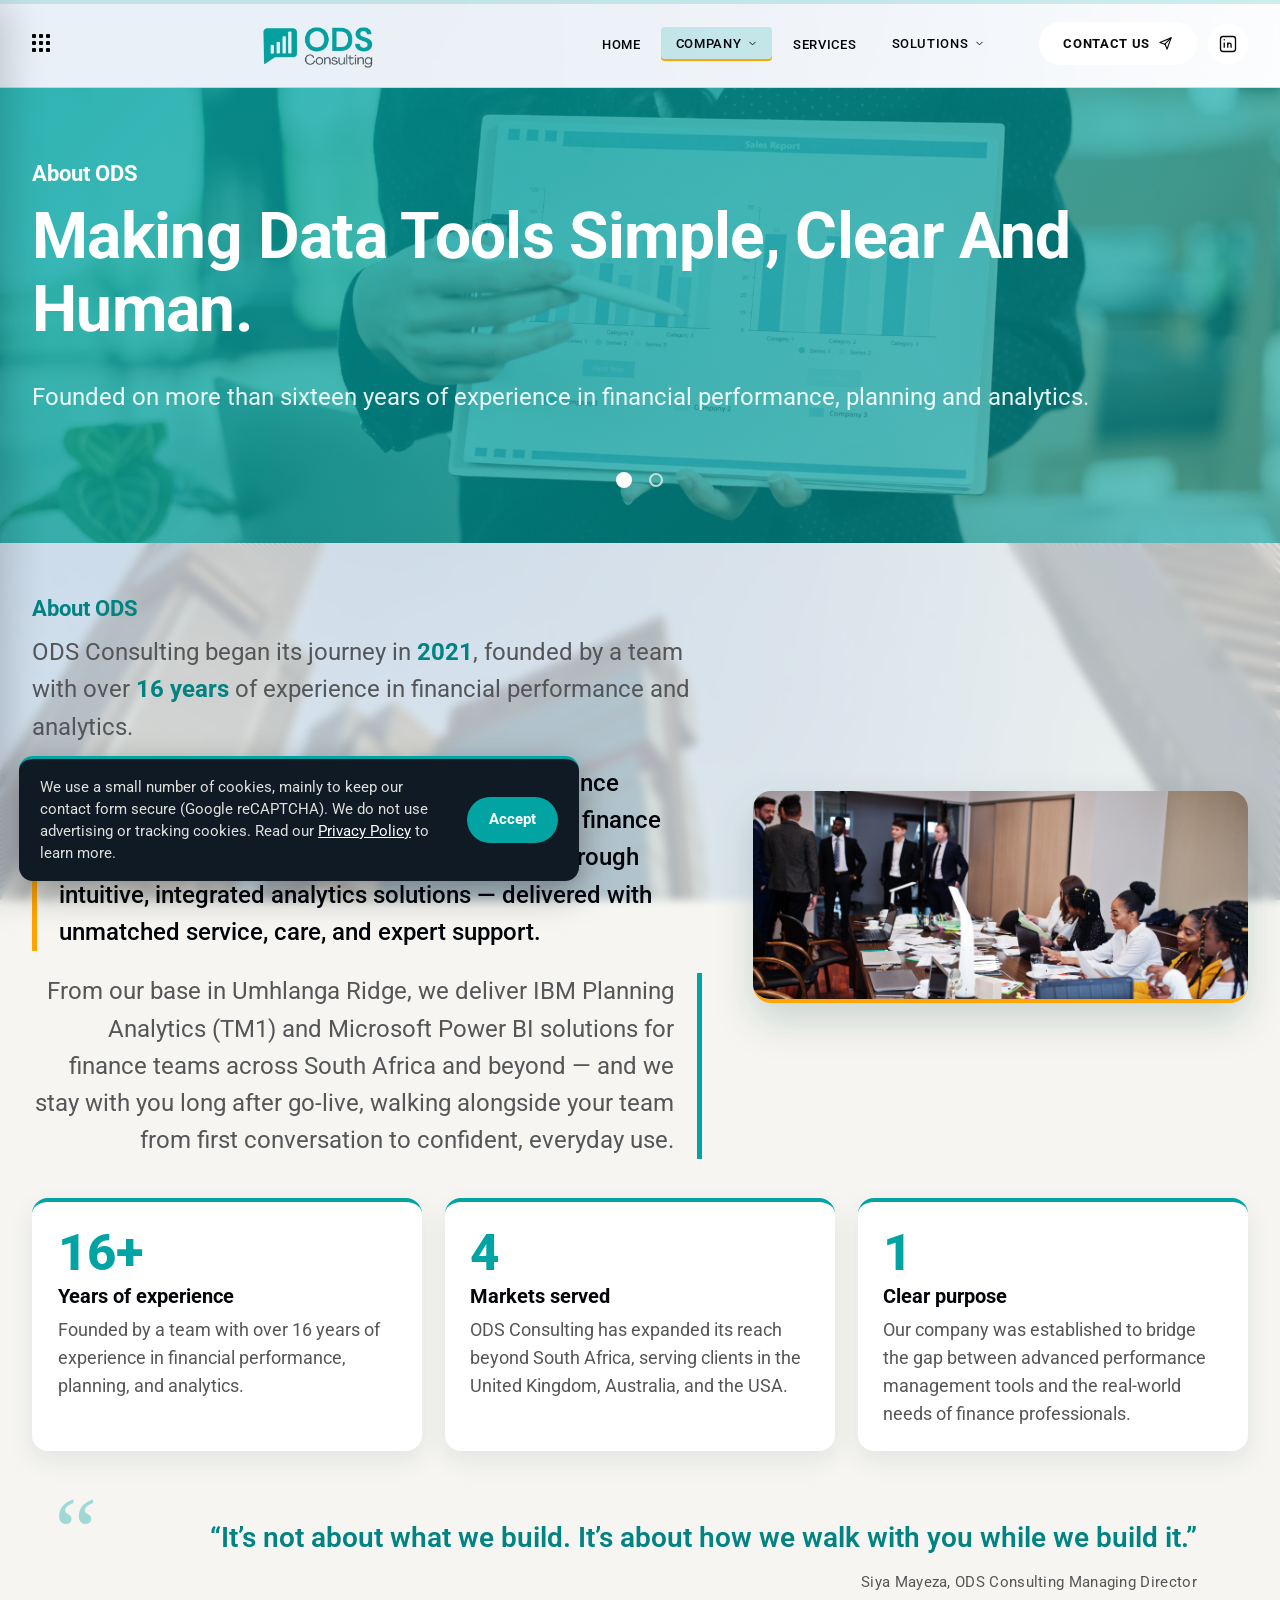
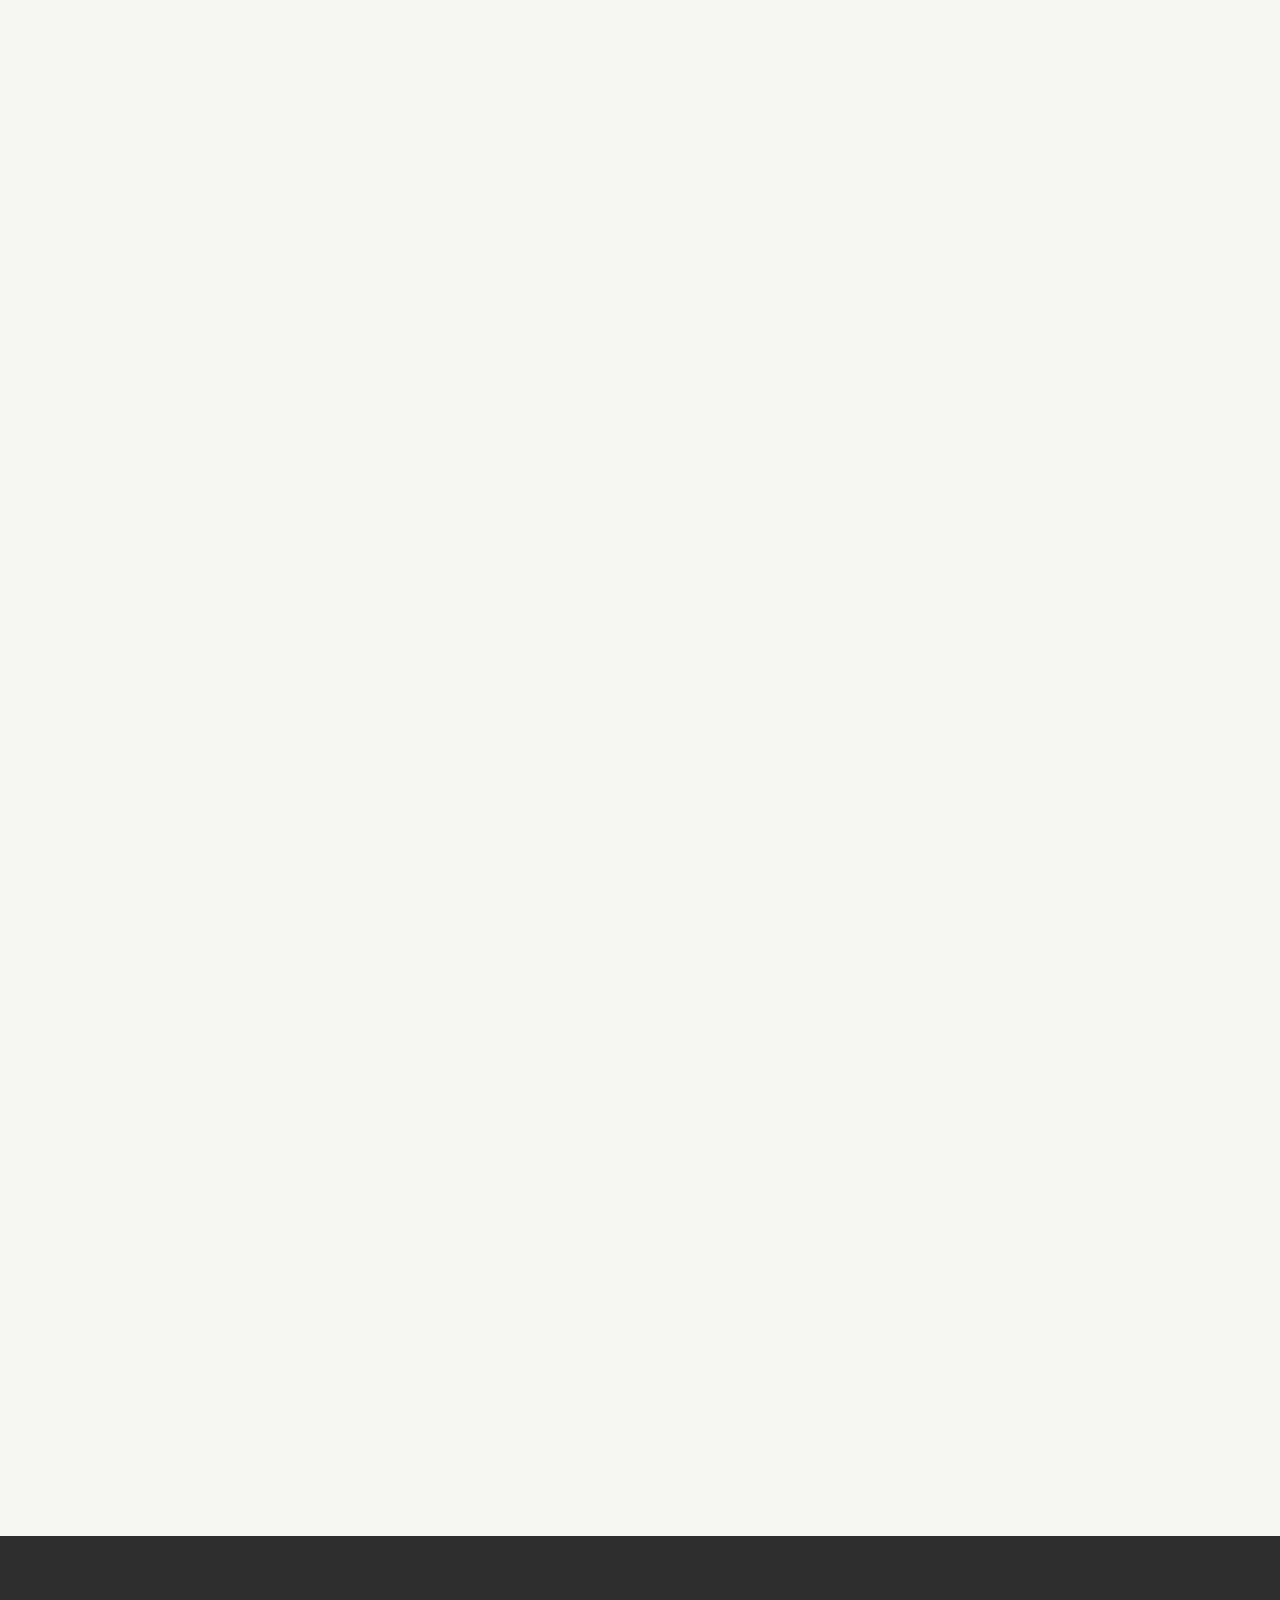
==== commit 27737a95: "Update about.html" ====
--- a/about.html
+++ b/about.html
@@ -3,8 +3,16 @@
 <head>
 <meta charset="UTF-8">
 <meta name="viewport" content="width=device-width, initial-scale=1.0">
-<title>About | ODS Consulting</title>
+<title>About ODS Consulting | Business Performance Management in Umhlanga Ridge</title>
 <meta name="description" content="ODS Consulting was founded to bridge advanced performance management tools and the real-world needs of finance professionals.">
+<link rel="icon" type="image/png" href="Assets/icon-mark.png">
+<meta property="og:type" content="website">
+<meta property="og:site_name" content="ODS Consulting">
+<meta property="og:title" content="About ODS Consulting | Business Performance Management in Umhlanga Ridge">
+<meta property="og:description" content="ODS Consulting was founded to bridge advanced performance management tools and the real-world needs of finance professionals.">
+<meta name="twitter:card" content="summary">
+<meta name="twitter:title" content="About ODS Consulting | Business Performance Management in Umhlanga Ridge">
+<meta name="twitter:description" content="ODS Consulting was founded to bridge advanced performance management tools and the real-world needs of finance professionals.">
 <link rel="stylesheet" href="styles.css">
 <script>
   // Runs immediately, before the page paints. Tells apart a real
--- a/styles.css
+++ b/styles.css
@@ -1750,4 +1750,27 @@
 /* anchored solution sections sit below the fixed header */
 #planning-analytics,#power-bi,#data-automation{scroll-margin-top:100px;}
 .nav-dropdown-menu{width:max-content; min-width:0;} .nav-dropdown-menu a{white-space:nowrap;}
-.mini-slide h1.sol-h1,.mini-slide h1.why-h1{font-size:clamp(2.1rem,4.4vw,3.9rem);}+.mini-slide h1.sol-h1,.mini-slide h1.why-h1{font-size:clamp(2.1rem,4.4vw,3.9rem);}
+
+/* ---------- Mail pop-in (home page): mail icon first, then the message opens ---------- */
+.mail-pop{position:fixed; right:1.2rem; bottom:1.4rem; z-index:350; display:flex; align-items:flex-start; gap:.7rem; --mp-w:min(330px, calc(100vw - 6.4rem)); transform:translateX(140%); opacity:0; transition:transform .55s cubic-bezier(.2,.8,.2,1), opacity .45s ease; pointer-events:none;}
+.mail-pop.show{transform:none; opacity:1; pointer-events:auto;}
+.mail-pop-icon{order:2; position:relative; flex:0 0 auto; width:54px; height:54px; border-radius:50%; display:flex; align-items:center; justify-content:center; color:var(--teal-dark); background:rgba(255,255,255,0.45); -webkit-backdrop-filter:blur(14px); backdrop-filter:blur(14px); border:1px solid rgba(255,255,255,0.7); box-shadow:0 8px 26px rgba(15,26,36,0.16);}
+.mail-pop-dot{position:absolute; top:11px; right:11px; width:9px; height:9px; border-radius:50%; background:var(--olanji); box-shadow:0 0 0 2px rgba(255,255,255,0.8);}
+.mail-pop:not(.open) .mail-pop-icon{animation:mailPing 1.1s ease .5s 1;}
+.mail-pop.open .mail-pop-dot{display:none;}
+@keyframes mailPing{0%,100%{transform:scale(1);}40%{transform:scale(1.14);}}
+.mail-pop-body{order:1; width:0; opacity:0; overflow:hidden; border-radius:16px; background:rgba(255,255,255,0.55); -webkit-backdrop-filter:blur(16px); backdrop-filter:blur(16px); border:1px solid rgba(255,255,255,0.7); box-shadow:0 10px 30px rgba(15,26,36,0.16); transition:width .6s cubic-bezier(.2,.8,.2,1), opacity .45s ease .1s;}
+.mail-pop.open .mail-pop-body{width:var(--mp-w); opacity:1;}
+.mail-pop-inner{position:relative; width:var(--mp-w); padding:1rem 2.4rem 1rem 1.15rem; box-sizing:border-box; transition:opacity .35s ease;}
+.mail-pop-inner.swap{opacity:0;}
+.mail-pop-label{display:block; margin-bottom:.45rem; color:var(--teal-dark); font-size:.78rem; font-weight:700; letter-spacing:.08em; text-transform:uppercase;}
+.mail-pop-text{margin:0; color:var(--ink); font-size:.95rem !important; line-height:1.5; font-weight:500;}
+.mail-pop-who{display:block; margin-top:.6rem; color:var(--slate); font-size:.82rem; font-style:normal; font-weight:600;}
+.mail-pop-close{position:absolute; top:.45rem; right:.5rem; width:28px; height:28px; border:0; border-radius:50%; background:transparent; color:var(--ink); font-size:1.4rem; line-height:1; cursor:pointer;}
+.mail-pop-close:hover{background:rgba(15,26,36,0.08);}
+@media (prefers-reduced-motion:reduce){.mail-pop,.mail-pop-body{transition:opacity .2s ease;} .mail-pop{transform:none;} .mail-pop:not(.open) .mail-pop-icon{animation:none;}}
+.mail-pop.left{right:auto; left:1.2rem; flex-direction:row-reverse; transform:translateX(-140%);}
+.mail-pop.left.show{transform:none;}
+@media (prefers-reduced-motion:reduce){.mail-pop.left{transform:none;}}
+.cap-row[data-num="02"]::before{-webkit-text-stroke-color:var(--olanji);}
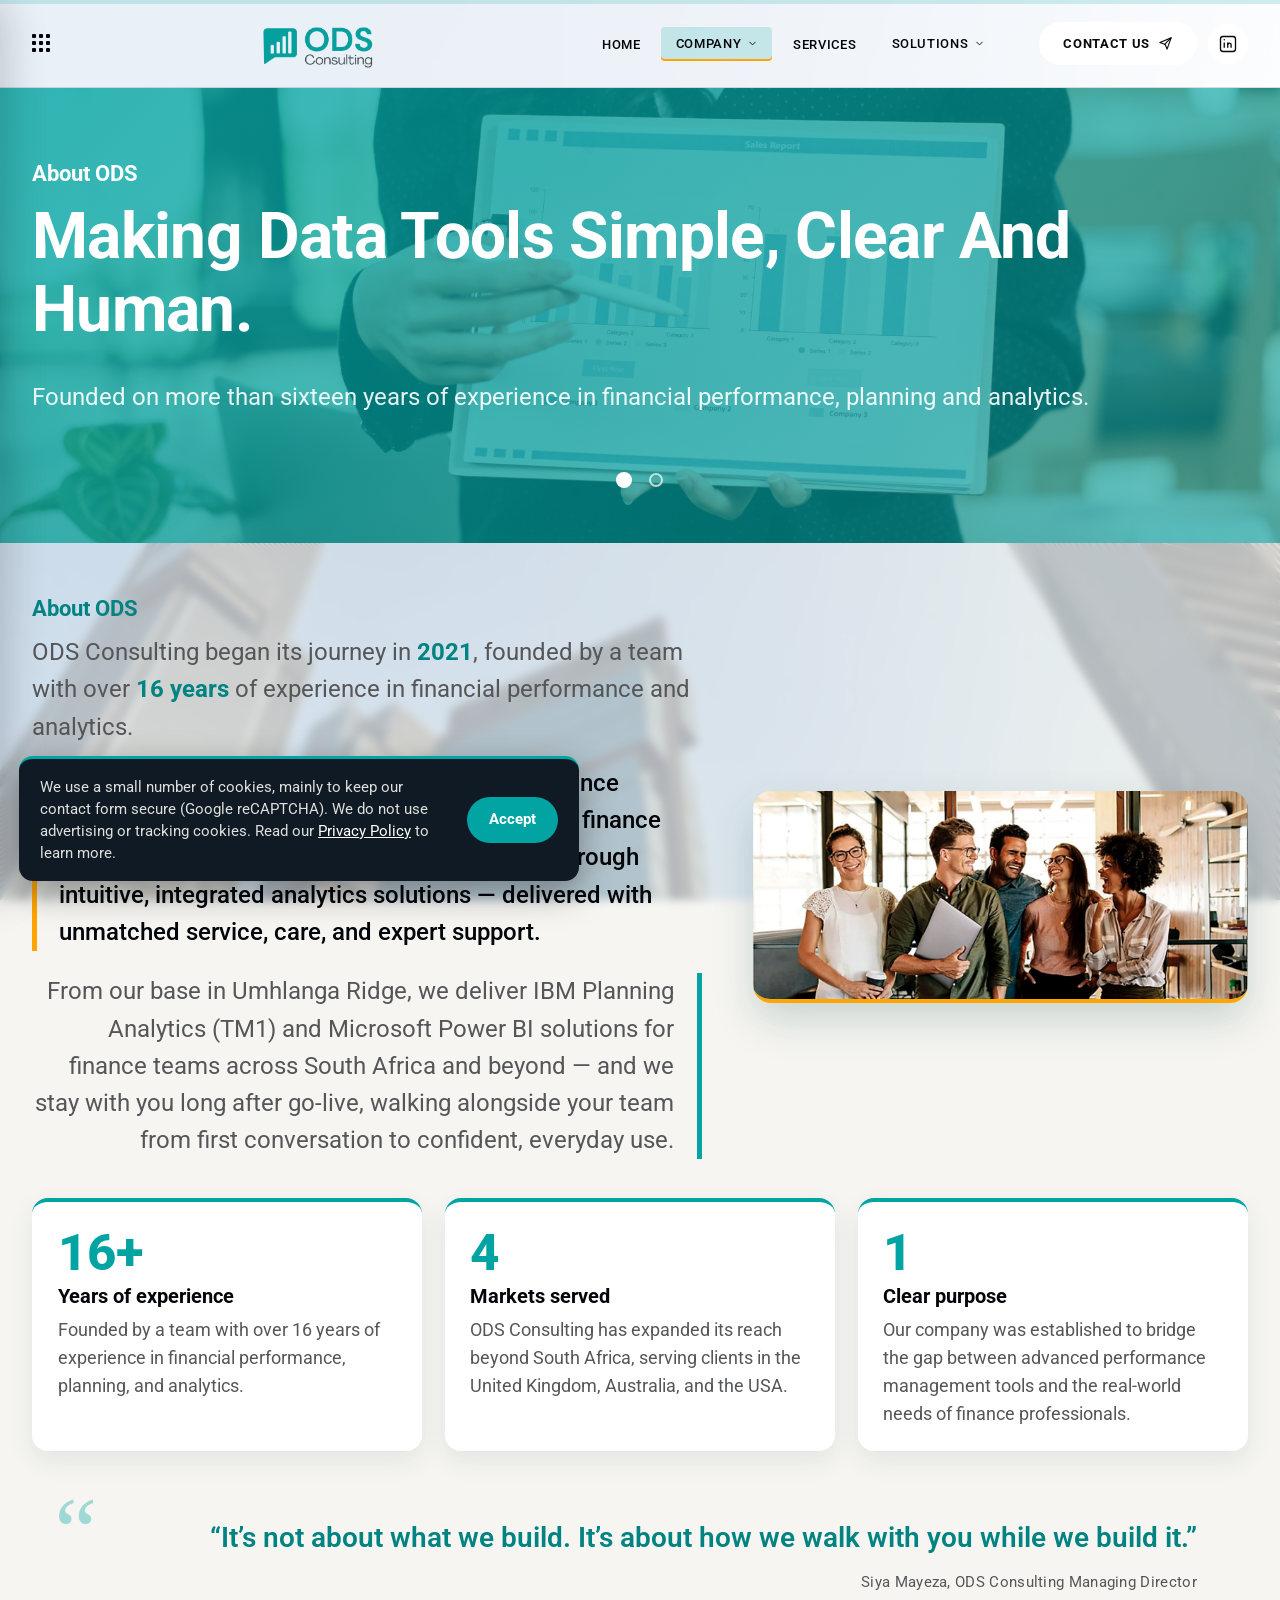
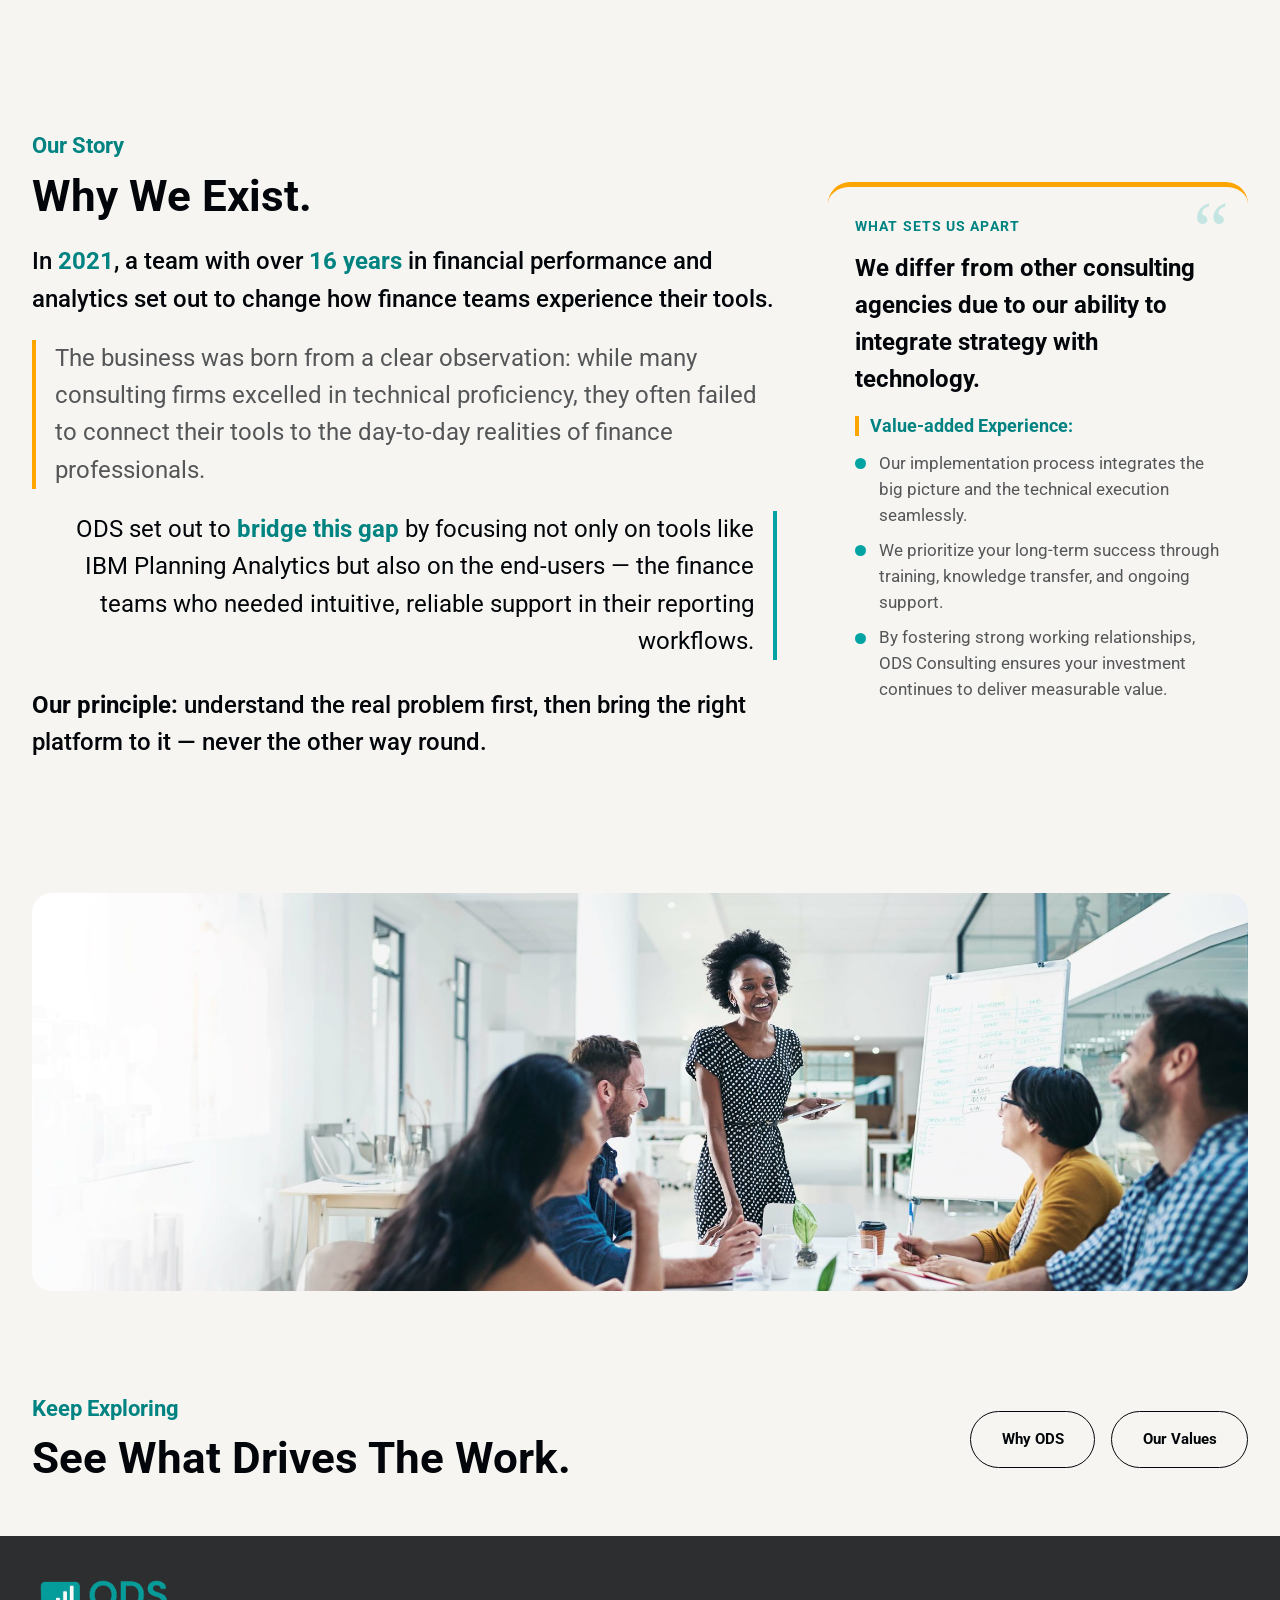
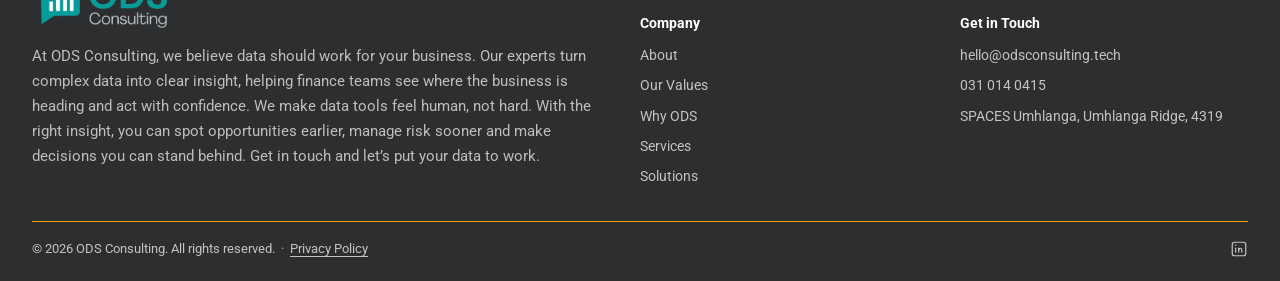
==== commit d11b7833: "Update about.html" ====
--- a/about.html
+++ b/about.html
@@ -88,7 +88,7 @@
       <!-- Knowledge Hub hidden until articles are ready: <li><a href="knowledge-hub.html">Knowledge Hub</a></li> -->
     </ul>
     <a href="contact.html" class="nav-cta">Contact us <svg viewBox="0 0 24 24" width="15" height="15" fill="none" stroke="currentColor" stroke-width="1.8" stroke-linecap="round" stroke-linejoin="round"><line x1="21" y1="3" x2="10.5" y2="13.5"/><path d="M21 3 14.5 21l-3-7.5L3 10.5z"/></svg></a>
-    <a href="#" class="nav-social" aria-label="LinkedIn" title="LinkedIn"><svg viewBox="0 0 24 24" width="20" height="20" fill="none" stroke="currentColor" stroke-width="1.6"><rect x="3" y="3" width="18" height="18" rx="3"/><circle cx="7.5" cy="7" r="0.9" fill="currentColor" stroke="none"/><line x1="7.5" y1="10.2" x2="7.5" y2="16.5"/><line x1="11.7" y1="10.2" x2="11.7" y2="16.5"/><path d="M11.7 13a2 2 0 0 1 4 0v3.5"/></svg></a>
+    <a href="https://www.linkedin.com/company/ods-consulting1" class="nav-social" target="_blank" rel="noopener noreferrer" aria-label="ODS Consulting on LinkedIn" title="LinkedIn"><svg viewBox="0 0 24 24" width="20" height="20" fill="none" stroke="currentColor" stroke-width="1.6"><rect x="3" y="3" width="18" height="18" rx="3"/><circle cx="7.5" cy="7" r="0.9" fill="currentColor" stroke="none"/><line x1="7.5" y1="10.2" x2="7.5" y2="16.5"/><line x1="11.7" y1="10.2" x2="11.7" y2="16.5"/><path d="M11.7 13a2 2 0 0 1 4 0v3.5"/></svg></a>
   </div>
 </nav>
 
@@ -121,7 +121,7 @@
     </div>
     <div class="menu-social">
       <a href="#" aria-label="Instagram" title="Instagram"><svg viewBox="0 0 24 24" fill="none" stroke="currentColor" stroke-width="1.6"><rect x="3" y="3" width="18" height="18" rx="5"/><circle cx="12" cy="12" r="4"/><circle cx="17.2" cy="6.8" r="0.6" fill="currentColor" stroke="none"/></svg></a>
-            <a href="#" aria-label="LinkedIn" title="LinkedIn"><svg viewBox="0 0 24 24" fill="none" stroke="currentColor" stroke-width="1.6"><rect x="3" y="3" width="18" height="18" rx="3"/><circle cx="7.5" cy="7" r="0.9" fill="currentColor" stroke="none"/><line x1="7.5" y1="10.2" x2="7.5" y2="16.5"/><line x1="11.7" y1="10.2" x2="11.7" y2="16.5"/><path d="M11.7 13a2 2 0 0 1 4 0v3.5"/></svg></a>
+            <a href="https://www.linkedin.com/company/ods-consulting1" target="_blank" rel="noopener noreferrer" aria-label="ODS Consulting on LinkedIn" title="LinkedIn"><svg viewBox="0 0 24 24" fill="none" stroke="currentColor" stroke-width="1.6"><rect x="3" y="3" width="18" height="18" rx="3"/><circle cx="7.5" cy="7" r="0.9" fill="currentColor" stroke="none"/><line x1="7.5" y1="10.2" x2="7.5" y2="16.5"/><line x1="11.7" y1="10.2" x2="11.7" y2="16.5"/><path d="M11.7 13a2 2 0 0 1 4 0v3.5"/></svg></a>
             <a href="#" aria-label="Facebook" title="Facebook"><svg viewBox="0 0 24 24" fill="none" stroke="currentColor" stroke-width="1.6"><circle cx="12" cy="12" r="9"/><path d="M13.6 21v-6.8h2.1l.3-2.5h-2.4V9.9c0-.7.2-1.2 1.2-1.2h1.3V6.4c-.2 0-1-.1-1.9-.1-1.9 0-3.2 1.2-3.2 3.3v1.9H8.8v2.5h2.2V21"/></svg></a>
     </div>
   </div>
@@ -280,7 +280,7 @@
       <span>&copy; 2026 ODS Consulting. All rights reserved. &nbsp;&middot;&nbsp; <a href="privacy-policy.html" class="footer-policy">Privacy Policy</a></span>
       <div class="footer-social">
         <a href="#" aria-label="Instagram" title="Instagram"><svg viewBox="0 0 24 24" fill="none" stroke="currentColor" stroke-width="1.6"><rect x="3" y="3" width="18" height="18" rx="5"/><circle cx="12" cy="12" r="4"/><circle cx="17.2" cy="6.8" r="0.6" fill="currentColor" stroke="none"/></svg></a>
-        <a href="#" aria-label="LinkedIn" title="LinkedIn"><svg viewBox="0 0 24 24" fill="none" stroke="currentColor" stroke-width="1.6"><rect x="3" y="3" width="18" height="18" rx="3"/><circle cx="7.5" cy="7" r="0.9" fill="currentColor" stroke="none"/><line x1="7.5" y1="10.2" x2="7.5" y2="16.5"/><line x1="11.7" y1="10.2" x2="11.7" y2="16.5"/><path d="M11.7 13a2 2 0 0 1 4 0v3.5"/></svg></a>
+        <a href="https://www.linkedin.com/company/ods-consulting1" target="_blank" rel="noopener noreferrer" aria-label="ODS Consulting on LinkedIn" title="LinkedIn"><svg viewBox="0 0 24 24" fill="none" stroke="currentColor" stroke-width="1.6"><rect x="3" y="3" width="18" height="18" rx="3"/><circle cx="7.5" cy="7" r="0.9" fill="currentColor" stroke="none"/><line x1="7.5" y1="10.2" x2="7.5" y2="16.5"/><line x1="11.7" y1="10.2" x2="11.7" y2="16.5"/><path d="M11.7 13a2 2 0 0 1 4 0v3.5"/></svg></a>
         <a href="#" aria-label="Facebook" title="Facebook"><svg viewBox="0 0 24 24" fill="none" stroke="currentColor" stroke-width="1.6"><circle cx="12" cy="12" r="9"/><path d="M13.6 21v-6.8h2.1l.3-2.5h-2.4V9.9c0-.7.2-1.2 1.2-1.2h1.3V6.4c-.2 0-1-.1-1.9-.1-1.9 0-3.2 1.2-3.2 3.3v1.9H8.8v2.5h2.2V21"/></svg></a>
       </div>
     </div>
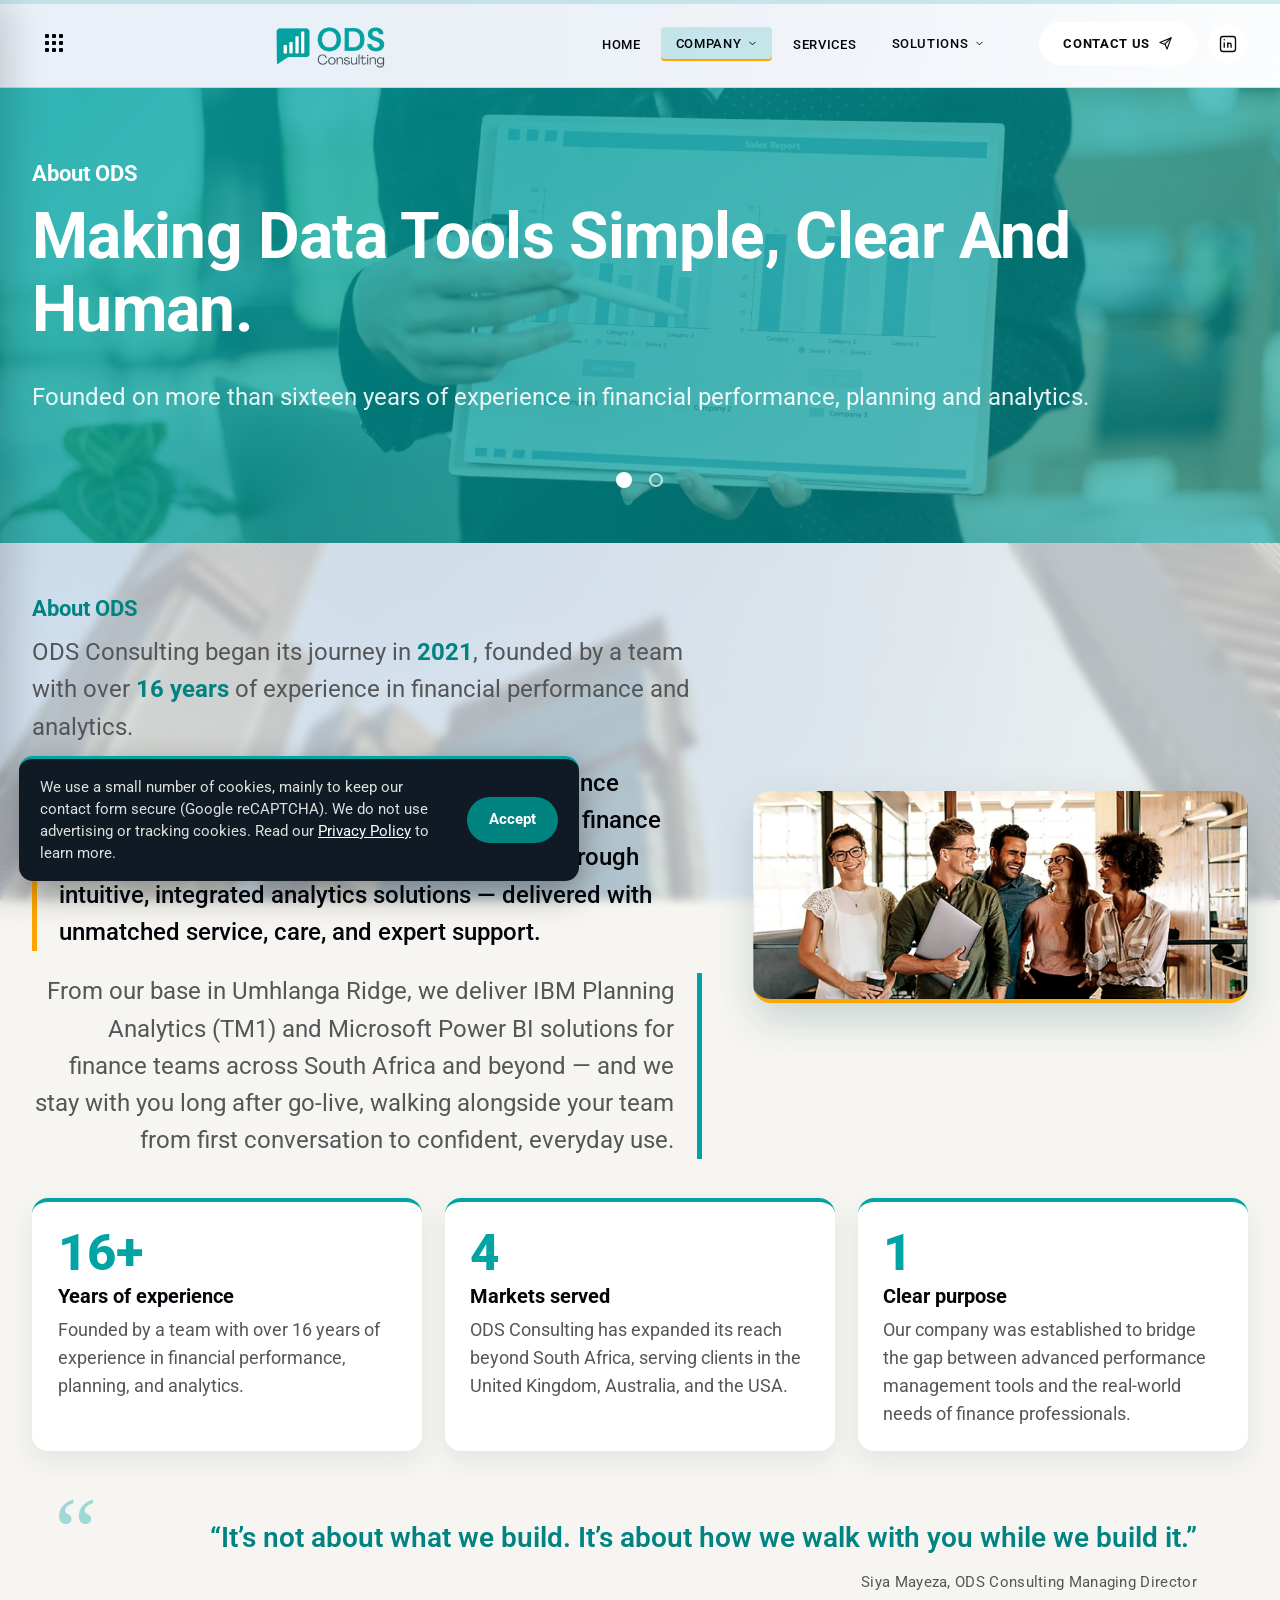
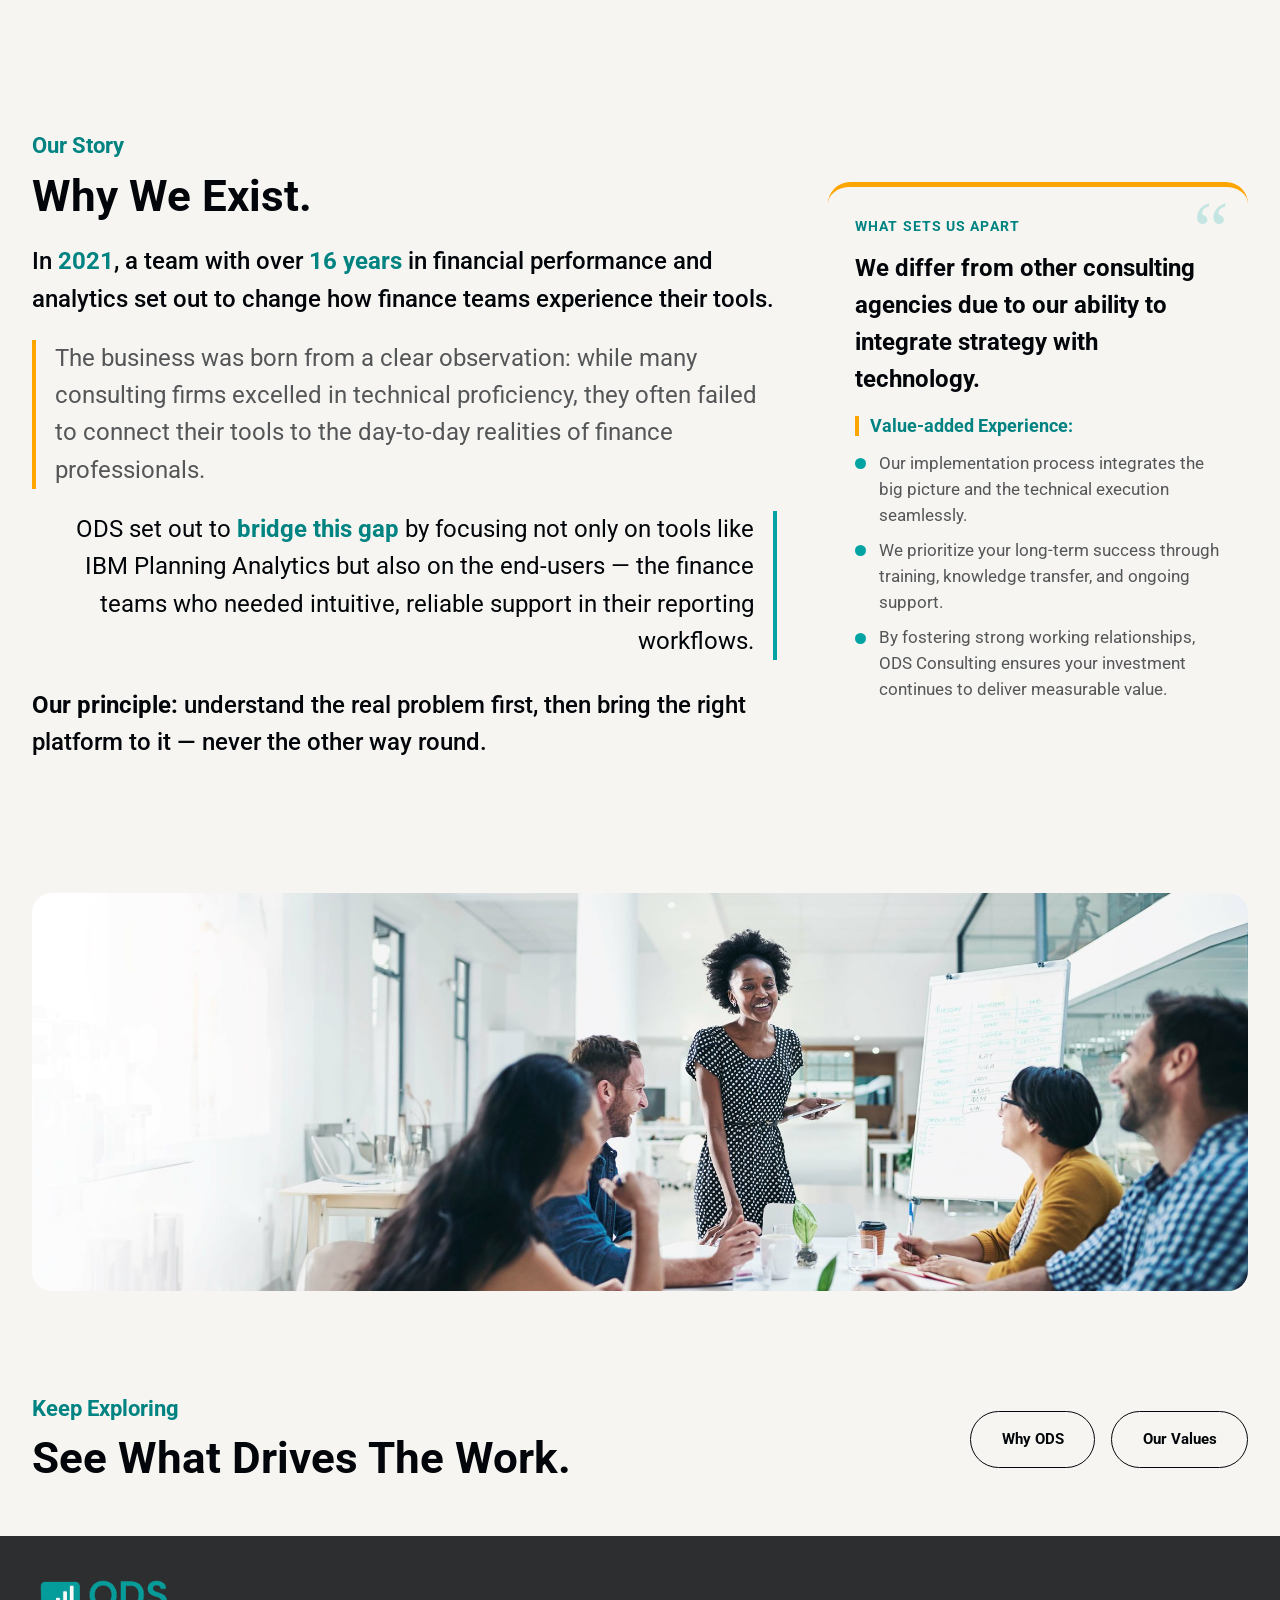
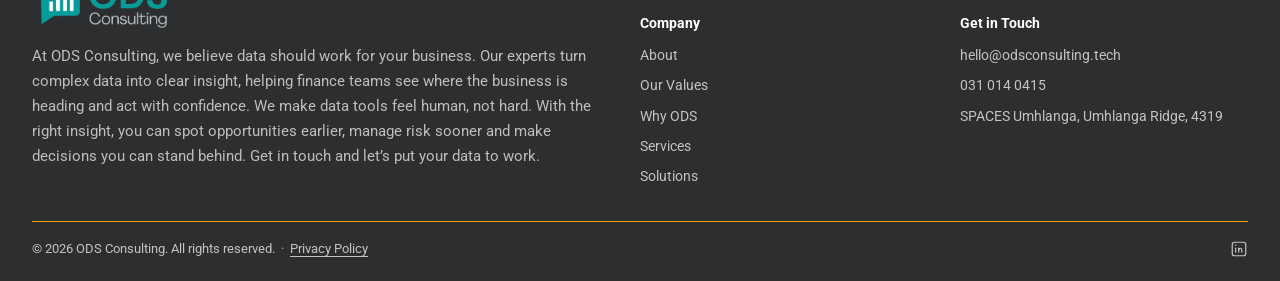
==== commit f484b80f: "Update about.html" ====
--- a/about.html
+++ b/about.html
@@ -5,14 +5,22 @@
 <meta name="viewport" content="width=device-width, initial-scale=1.0">
 <title>About ODS Consulting | Business Performance Management in Umhlanga Ridge</title>
 <meta name="description" content="ODS Consulting was founded to bridge advanced performance management tools and the real-world needs of finance professionals.">
-<link rel="icon" type="image/png" href="Assets/icon-mark.png">
+<link rel="canonical" href="https://www.odsconsulting.tech/about.html">
+<link rel="icon" href="/favicon.ico" sizes="48x48">
+<link rel="icon" type="image/png" sizes="192x192" href="/Assets/icon-mark.png">
+<link rel="apple-touch-icon" href="/Assets/icon-mark.png">
 <meta property="og:type" content="website">
+<meta property="og:url" content="https://www.odsconsulting.tech/about.html">
 <meta property="og:site_name" content="ODS Consulting">
 <meta property="og:title" content="About ODS Consulting | Business Performance Management in Umhlanga Ridge">
 <meta property="og:description" content="ODS Consulting was founded to bridge advanced performance management tools and the real-world needs of finance professionals.">
 <meta name="twitter:card" content="summary">
 <meta name="twitter:title" content="About ODS Consulting | Business Performance Management in Umhlanga Ridge">
 <meta name="twitter:description" content="ODS Consulting was founded to bridge advanced performance management tools and the real-world needs of finance professionals.">
+<link rel="preconnect" href="https://fonts.googleapis.com">
+<link rel="preconnect" href="https://fonts.gstatic.com" crossorigin>
+<link rel="preload" as="style" href="https://fonts.googleapis.com/css2?family=Roboto:ital,wght@0,300;0,400;0,500;0,700;1,300;1,400;1,700&display=swap" onload="this.onload=null;this.rel='stylesheet'">
+<noscript><link rel="stylesheet" href="https://fonts.googleapis.com/css2?family=Roboto:ital,wght@0,300;0,400;0,500;0,700;1,300;1,400;1,700&display=swap"></noscript>
 <link rel="stylesheet" href="styles.css">
 <script>
   // Runs immediately, before the page paints. Tells apart a real
@@ -59,14 +67,14 @@
   <div class="nav-inner">
     <div class="nav-left">
       <div class="menu-left">
-        <button class="menu-btn" id="menuBtn" aria-haspopup="true" aria-expanded="false" aria-controls="menuPanel">
+        <button class="menu-btn" id="menuBtn" aria-label="Open menu" aria-haspopup="true" aria-expanded="false" aria-controls="menuPanel">
           <span class="waffle" aria-hidden="true"><span></span><span></span><span></span><span></span><span></span><span></span><span></span><span></span><span></span></span>
         </button>
       </div>
     </div>
-    <a href="index.html" class="logo logo-center"><img src="Assets/logo-whitebg-nav.png" alt="ODS Consulting" class="logo-img"></a>
+    <a href="/" class="logo logo-center"><img src="Assets/logo-whitebg-nav.png?v=2" alt="ODS Consulting" class="logo-img"></a>
     <ul class="nav-links">
-      <li><a href="index.html">Home</a></li>
+      <li><a href="/">Home</a></li>
       <li class="nav-dropdown">
         <button class="nav-dropdown-trigger active" aria-haspopup="true" aria-expanded="false">Company <svg class="chevron" viewBox="0 0 24 24" width="11" height="11" fill="none" stroke="currentColor" stroke-width="2" stroke-linecap="round" stroke-linejoin="round"><polyline points="6 9 12 15 18 9"/></svg></button>
         <ul class="nav-dropdown-menu">
@@ -99,12 +107,12 @@
      CSS so the two don't compete with each other. -->
 <div class="menu-overlay" id="menuOverlay"></div>
 <div class="menu-panel" id="menuPanel">
-  <div class="menu-panel-head"> <a href="index.html" class="logo"><img src="Assets/icon-mark.png" alt="ODS Consulting" class="logo-img"></a>
+  <div class="menu-panel-head"> <a href="/" class="logo"><img src="Assets/icon-mark.png" alt="ODS Consulting" class="logo-img"></a>
     <button class="menu-close" id="menuClose" aria-label="Close menu">&times;</button>
   </div>
   <nav class="menu-links">
     <ul>
-      <li><a href="index.html">Home</a></li>
+      <li><a href="/">Home</a></li>
             <li><a href="about.html" class="active">About</a></li>
             <li><a href="our-values.html">Our Values</a></li>
             <li><a href="why-ods.html">Why ODS</a></li>
@@ -120,9 +128,9 @@
       <a href="tel:0310140415">031 014 0415</a>
     </div>
     <div class="menu-social">
-      <a href="#" aria-label="Instagram" title="Instagram"><svg viewBox="0 0 24 24" fill="none" stroke="currentColor" stroke-width="1.6"><rect x="3" y="3" width="18" height="18" rx="5"/><circle cx="12" cy="12" r="4"/><circle cx="17.2" cy="6.8" r="0.6" fill="currentColor" stroke="none"/></svg></a>
+      <!-- Hidden until the account exists: <a href="#" aria-label="Instagram" title="Instagram"><svg viewBox="0 0 24 24" fill="none" stroke="currentColor" stroke-width="1.6"><rect x="3" y="3" width="18" height="18" rx="5"/><circle cx="12" cy="12" r="4"/><circle cx="17.2" cy="6.8" r="0.6" fill="currentColor" stroke="none"/></svg></a> -->
             <a href="https://www.linkedin.com/company/ods-consulting1" target="_blank" rel="noopener noreferrer" aria-label="ODS Consulting on LinkedIn" title="LinkedIn"><svg viewBox="0 0 24 24" fill="none" stroke="currentColor" stroke-width="1.6"><rect x="3" y="3" width="18" height="18" rx="3"/><circle cx="7.5" cy="7" r="0.9" fill="currentColor" stroke="none"/><line x1="7.5" y1="10.2" x2="7.5" y2="16.5"/><line x1="11.7" y1="10.2" x2="11.7" y2="16.5"/><path d="M11.7 13a2 2 0 0 1 4 0v3.5"/></svg></a>
-            <a href="#" aria-label="Facebook" title="Facebook"><svg viewBox="0 0 24 24" fill="none" stroke="currentColor" stroke-width="1.6"><circle cx="12" cy="12" r="9"/><path d="M13.6 21v-6.8h2.1l.3-2.5h-2.4V9.9c0-.7.2-1.2 1.2-1.2h1.3V6.4c-.2 0-1-.1-1.9-.1-1.9 0-3.2 1.2-3.2 3.3v1.9H8.8v2.5h2.2V21"/></svg></a>
+            <!-- Hidden until the account exists: <a href="#" aria-label="Facebook" title="Facebook"><svg viewBox="0 0 24 24" fill="none" stroke="currentColor" stroke-width="1.6"><circle cx="12" cy="12" r="9"/><path d="M13.6 21v-6.8h2.1l.3-2.5h-2.4V9.9c0-.7.2-1.2 1.2-1.2h1.3V6.4c-.2 0-1-.1-1.9-.1-1.9 0-3.2 1.2-3.2 3.3v1.9H8.8v2.5h2.2V21"/></svg></a> -->
     </div>
   </div>
 </div>
@@ -254,7 +262,7 @@
   <div class="container">
     <div class="footer-grid">
       <div>
-        <a href="index.html" class="logo" style="font-size:1.3rem;"><img src="Assets/LogoFooter-transparent.png" alt="ODS Consulting" class="logo-img"></a>
+        <a href="/" class="logo" style="font-size:1.3rem;"><img loading="lazy" decoding="async" src="Assets/LogoFooter-transparent.png" alt="ODS Consulting" class="logo-img"></a>
         <p class="footer-blurb">At ODS Consulting, we believe data should work for your business. Our experts turn complex data into clear insight, helping finance teams see where the business is heading and act with confidence. We make data tools feel human, not hard. With the right insight, you can spot opportunities earlier, manage risk sooner and make decisions you can stand behind. Get in touch and let’s put your data to work.</p>
       </div>
       <div>
@@ -279,9 +287,9 @@
     <div class="footer-bottom">
       <span>&copy; 2026 ODS Consulting. All rights reserved. &nbsp;&middot;&nbsp; <a href="privacy-policy.html" class="footer-policy">Privacy Policy</a></span>
       <div class="footer-social">
-        <a href="#" aria-label="Instagram" title="Instagram"><svg viewBox="0 0 24 24" fill="none" stroke="currentColor" stroke-width="1.6"><rect x="3" y="3" width="18" height="18" rx="5"/><circle cx="12" cy="12" r="4"/><circle cx="17.2" cy="6.8" r="0.6" fill="currentColor" stroke="none"/></svg></a>
+        <!-- Hidden until the account exists: <a href="#" aria-label="Instagram" title="Instagram"><svg viewBox="0 0 24 24" fill="none" stroke="currentColor" stroke-width="1.6"><rect x="3" y="3" width="18" height="18" rx="5"/><circle cx="12" cy="12" r="4"/><circle cx="17.2" cy="6.8" r="0.6" fill="currentColor" stroke="none"/></svg></a> -->
         <a href="https://www.linkedin.com/company/ods-consulting1" target="_blank" rel="noopener noreferrer" aria-label="ODS Consulting on LinkedIn" title="LinkedIn"><svg viewBox="0 0 24 24" fill="none" stroke="currentColor" stroke-width="1.6"><rect x="3" y="3" width="18" height="18" rx="3"/><circle cx="7.5" cy="7" r="0.9" fill="currentColor" stroke="none"/><line x1="7.5" y1="10.2" x2="7.5" y2="16.5"/><line x1="11.7" y1="10.2" x2="11.7" y2="16.5"/><path d="M11.7 13a2 2 0 0 1 4 0v3.5"/></svg></a>
-        <a href="#" aria-label="Facebook" title="Facebook"><svg viewBox="0 0 24 24" fill="none" stroke="currentColor" stroke-width="1.6"><circle cx="12" cy="12" r="9"/><path d="M13.6 21v-6.8h2.1l.3-2.5h-2.4V9.9c0-.7.2-1.2 1.2-1.2h1.3V6.4c-.2 0-1-.1-1.9-.1-1.9 0-3.2 1.2-3.2 3.3v1.9H8.8v2.5h2.2V21"/></svg></a>
+        <!-- Hidden until the account exists: <a href="#" aria-label="Facebook" title="Facebook"><svg viewBox="0 0 24 24" fill="none" stroke="currentColor" stroke-width="1.6"><circle cx="12" cy="12" r="9"/><path d="M13.6 21v-6.8h2.1l.3-2.5h-2.4V9.9c0-.7.2-1.2 1.2-1.2h1.3V6.4c-.2 0-1-.1-1.9-.1-1.9 0-3.2 1.2-3.2 3.3v1.9H8.8v2.5h2.2V21"/></svg></a> -->
       </div>
     </div>
   </div>
--- a/styles.css
+++ b/styles.css
@@ -1,4 +1,3 @@
-@import url('https://fonts.googleapis.com/css2?family=Roboto:ital,wght@0,300;0,400;0,500;0,700;1,300;1,400;1,700&display=swap');
 :root{--ink:#020509; --navy:#111315; /* near-black, used for structural dark sections (how we work, footer, cta bands) */
   --navy-rgb:17,19,21; --navy-2:#0A0A0B; /* darkest near-black */
   --paper:#F6F5F1; --paper-rgb:246,245,241; --paper-2:#DAD5CD; --paper-2-rgb:218,213,205; --colbut:#01A4A3; --teal:#01A4A3; --teal-dark:#018382; --teal-rgb:1,164,163; --olanji:orange; --slate:#555658; --text:#555658; /* brand dark grey - body copy */
@@ -1773,4 +1772,17 @@
 .mail-pop.left{right:auto; left:1.2rem; flex-direction:row-reverse; transform:translateX(-140%);}
 .mail-pop.left.show{transform:none;}
 @media (prefers-reduced-motion:reduce){.mail-pop.left{transform:none;}}
-.cap-row[data-num="02"]::before{-webkit-text-stroke-color:var(--olanji);}+.cap-row[data-num="02"]::before{-webkit-text-stroke-color:var(--olanji);}
+
+/* ---------- Accessibility / speed fixes from PageSpeed ---------- */
+.menu-btn{min-width:44px; min-height:44px; justify-content:center;}
+.process-step.active .step-num{background:var(--teal-dark); color:var(--white);}
+.cookie-accept{background:var(--teal-dark);}
+.cookie-accept:hover{background:#016e6d;}
+
+/* Logo must never be squashed when the header is narrow (phones) */
+.logo-center .logo-img{max-width:100%; min-width:0; height:52px; width:auto; object-fit:contain;}
+.logo-img{object-fit:contain;}
+/* Number circles: darker teal so white digits stay readable even mid-animation */
+.process-step .step-num{opacity:1;}
+.process-step.active .step-num{background:#016f6e; color:var(--white);}
